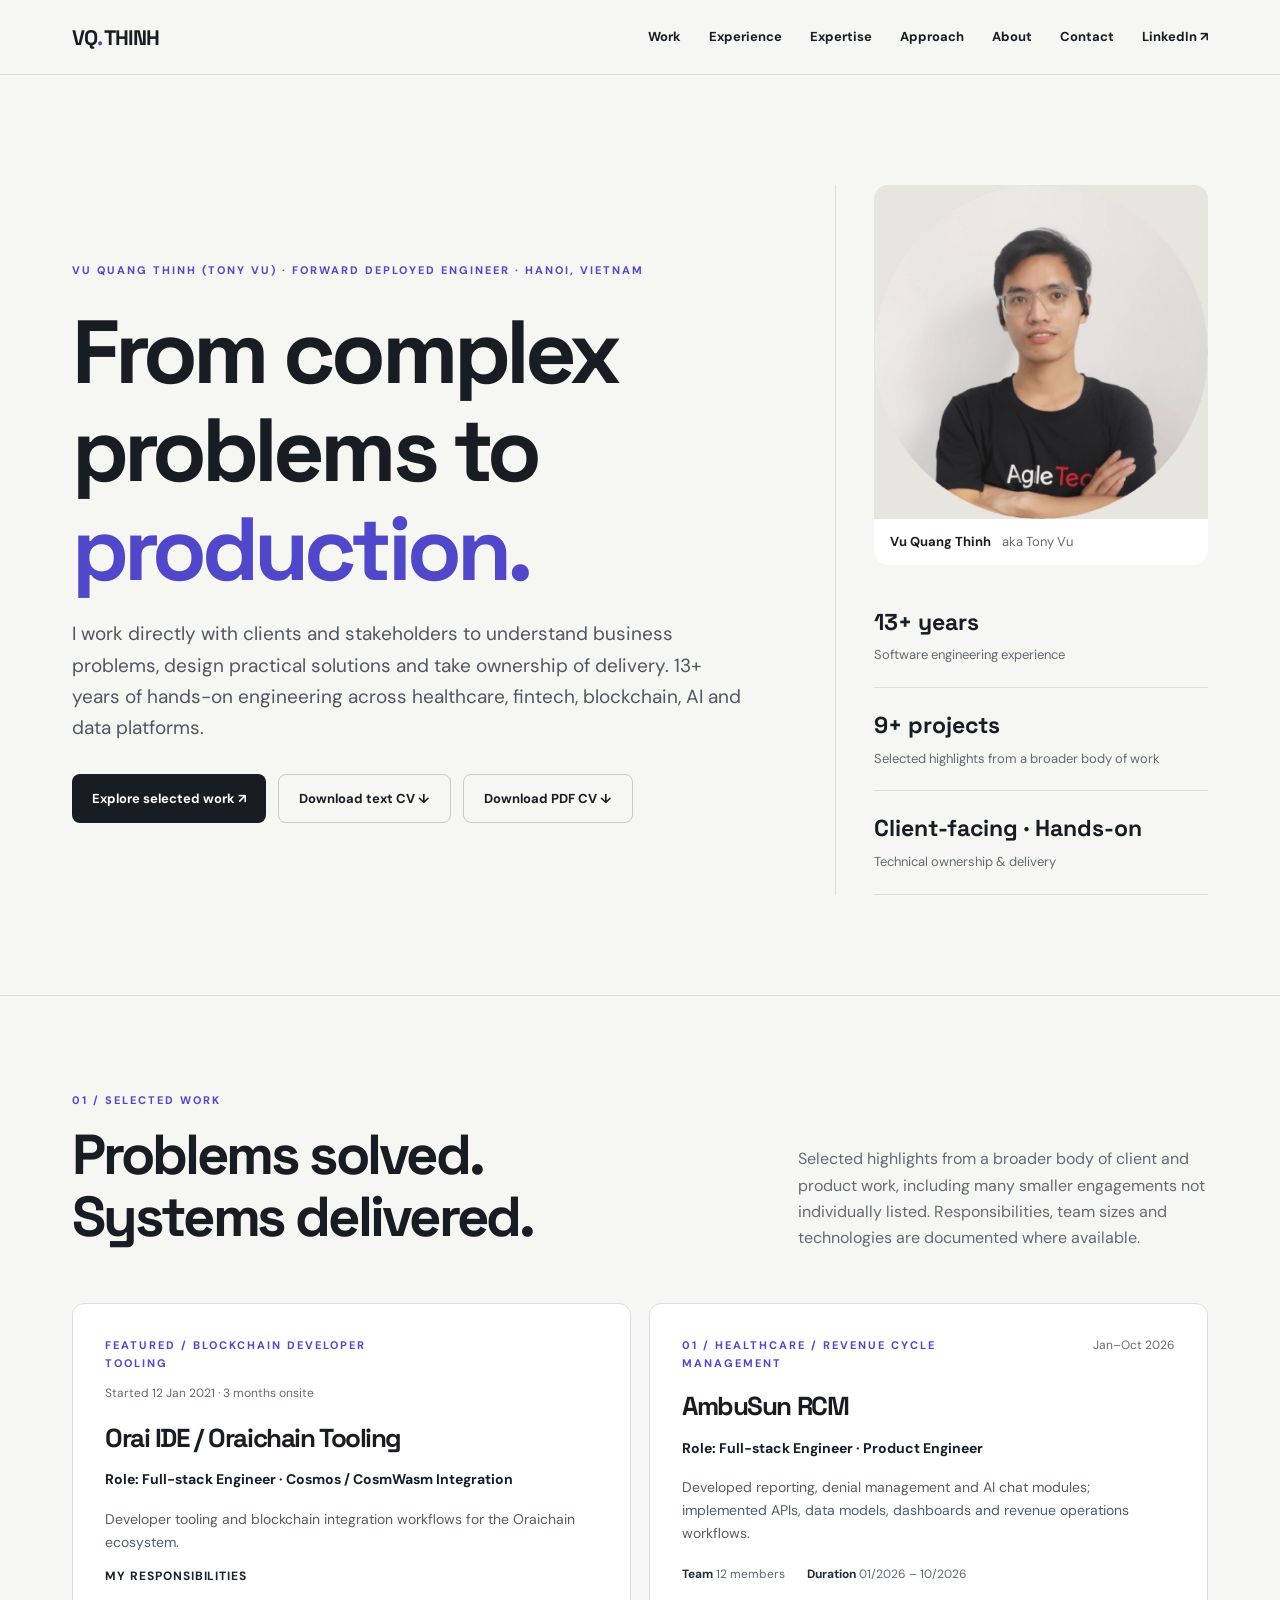
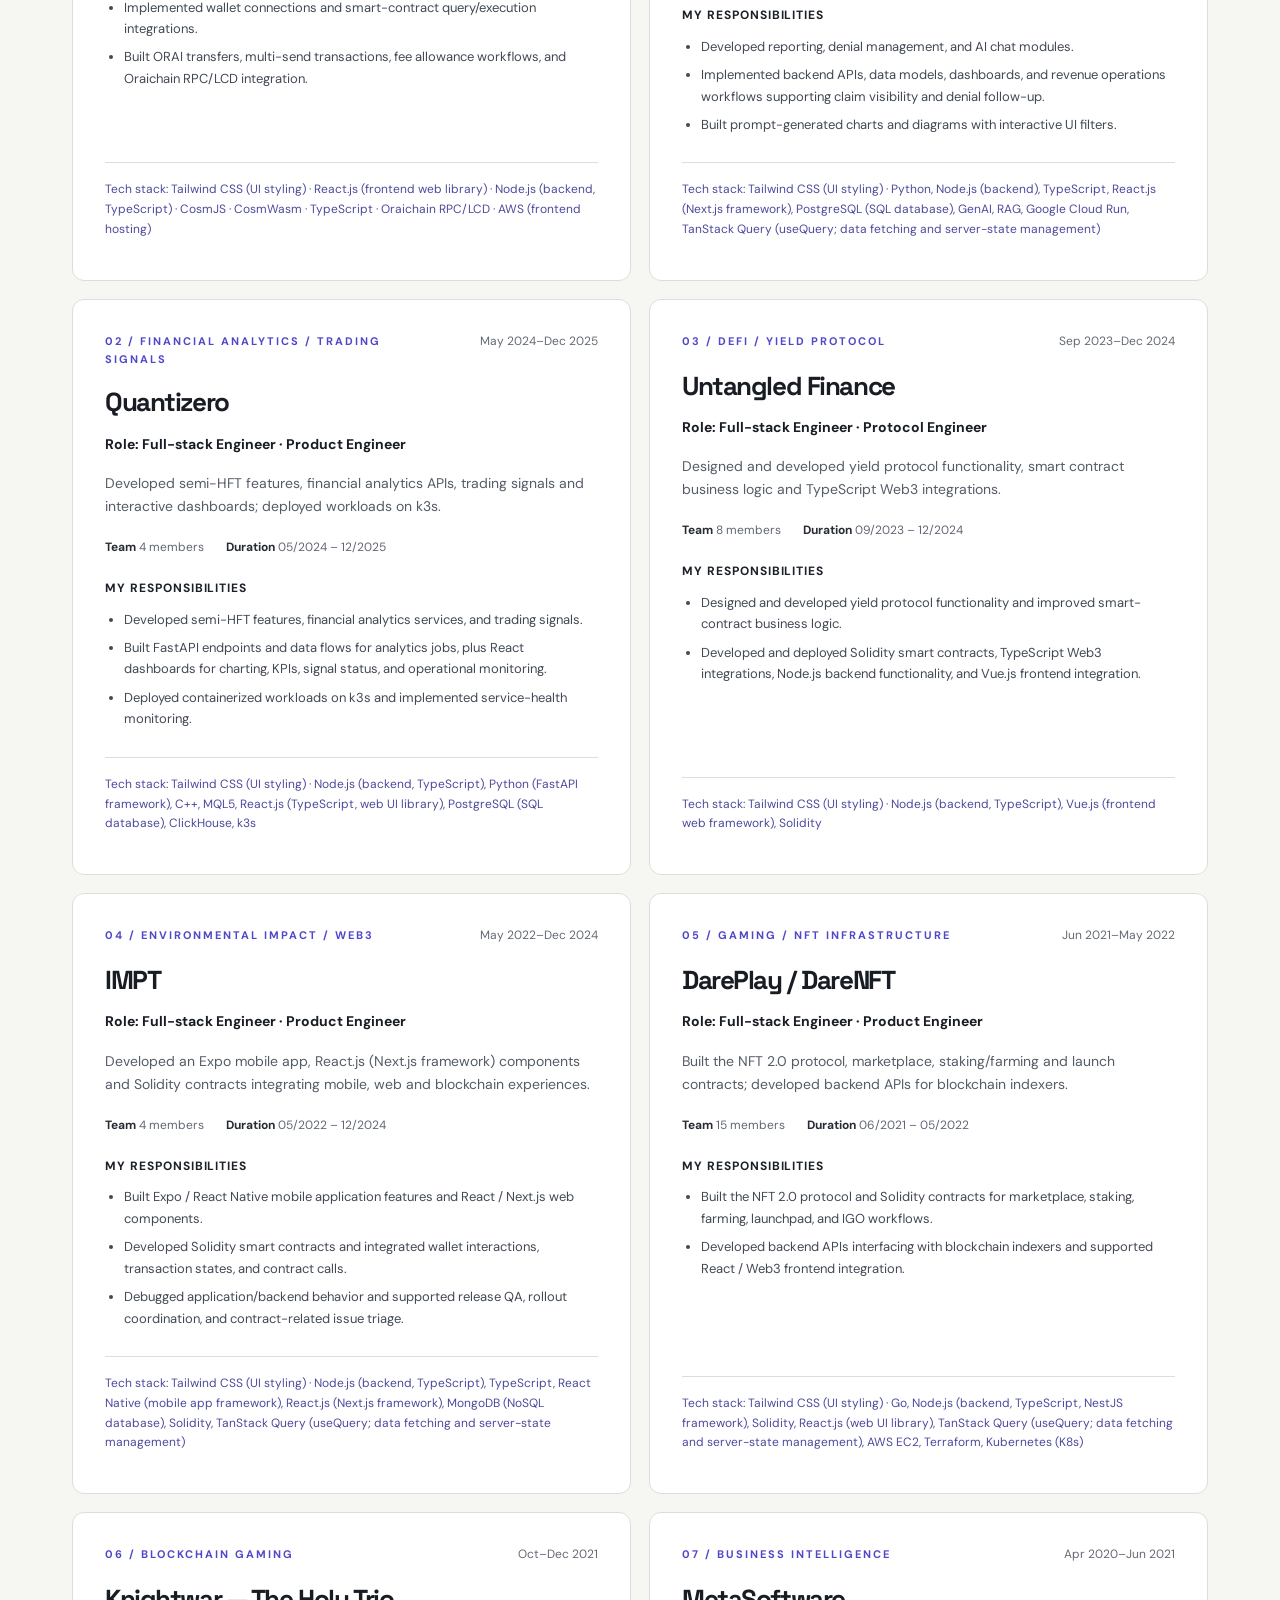
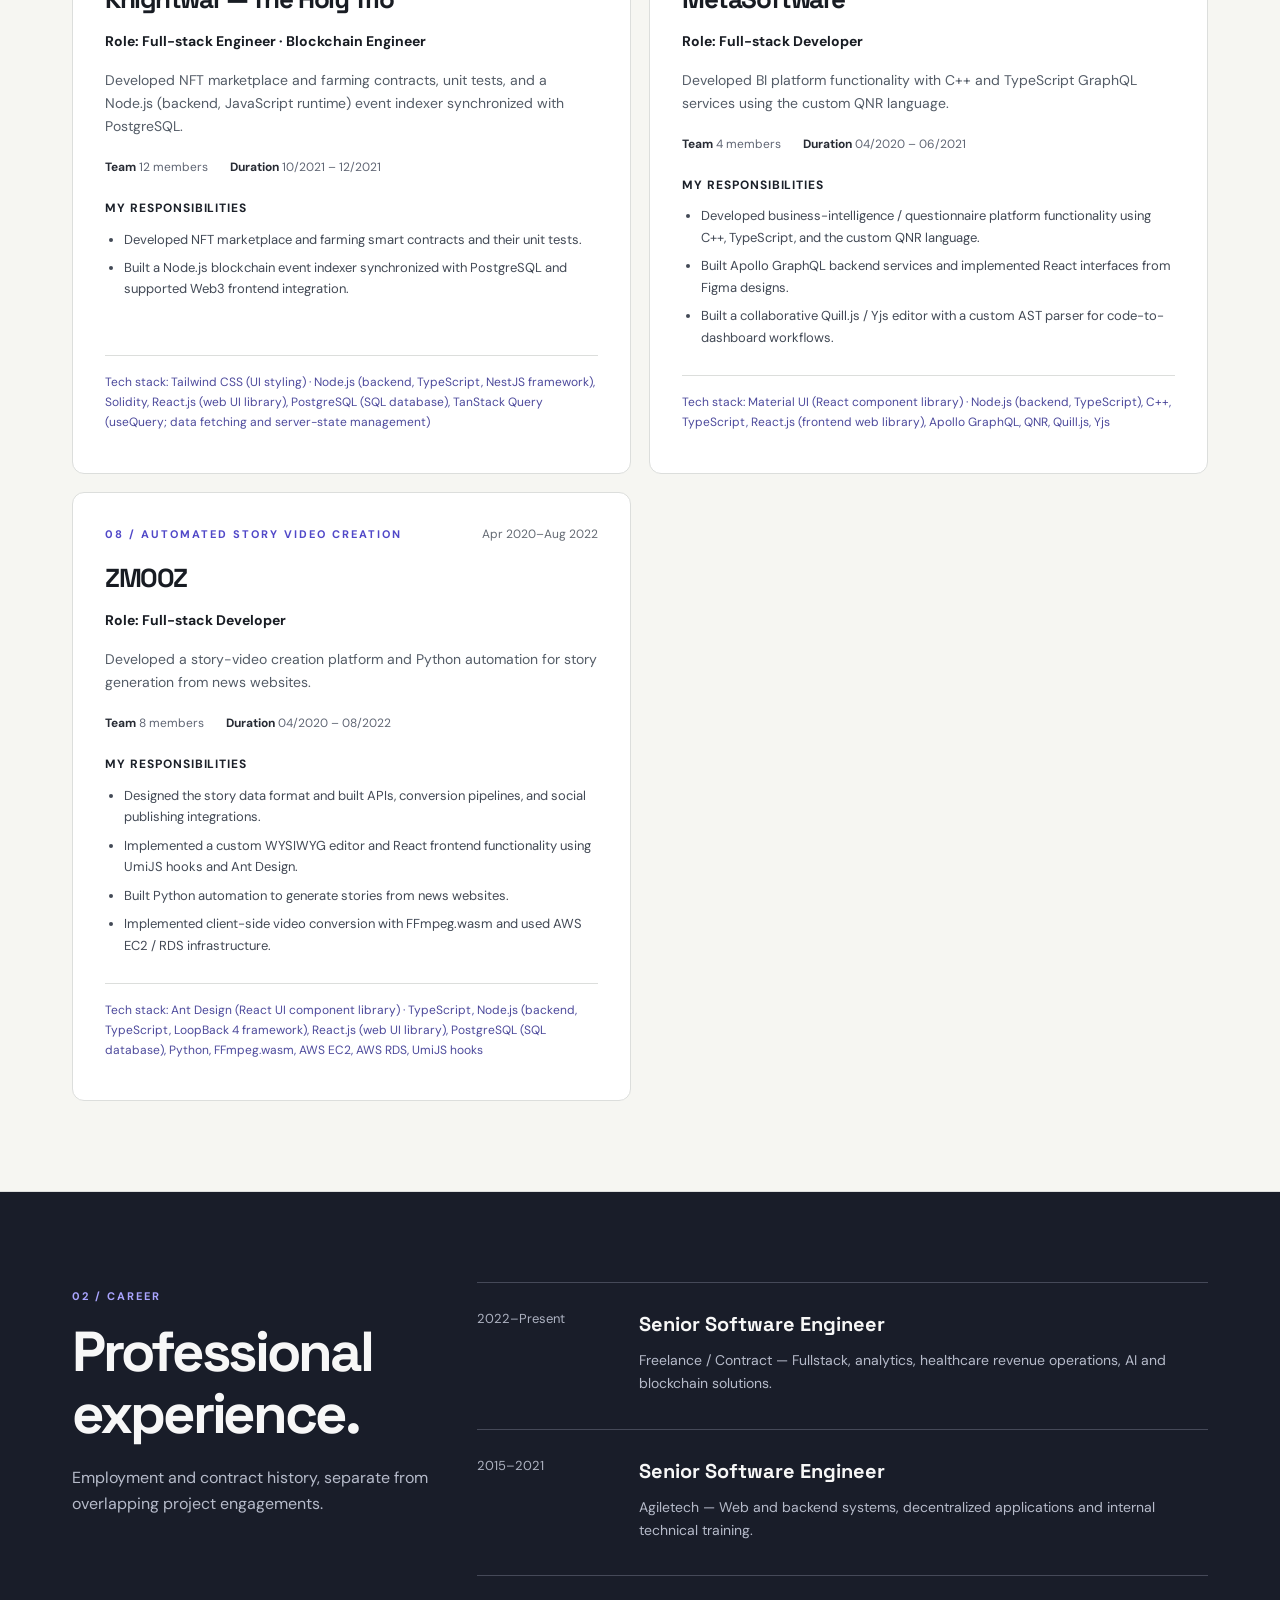
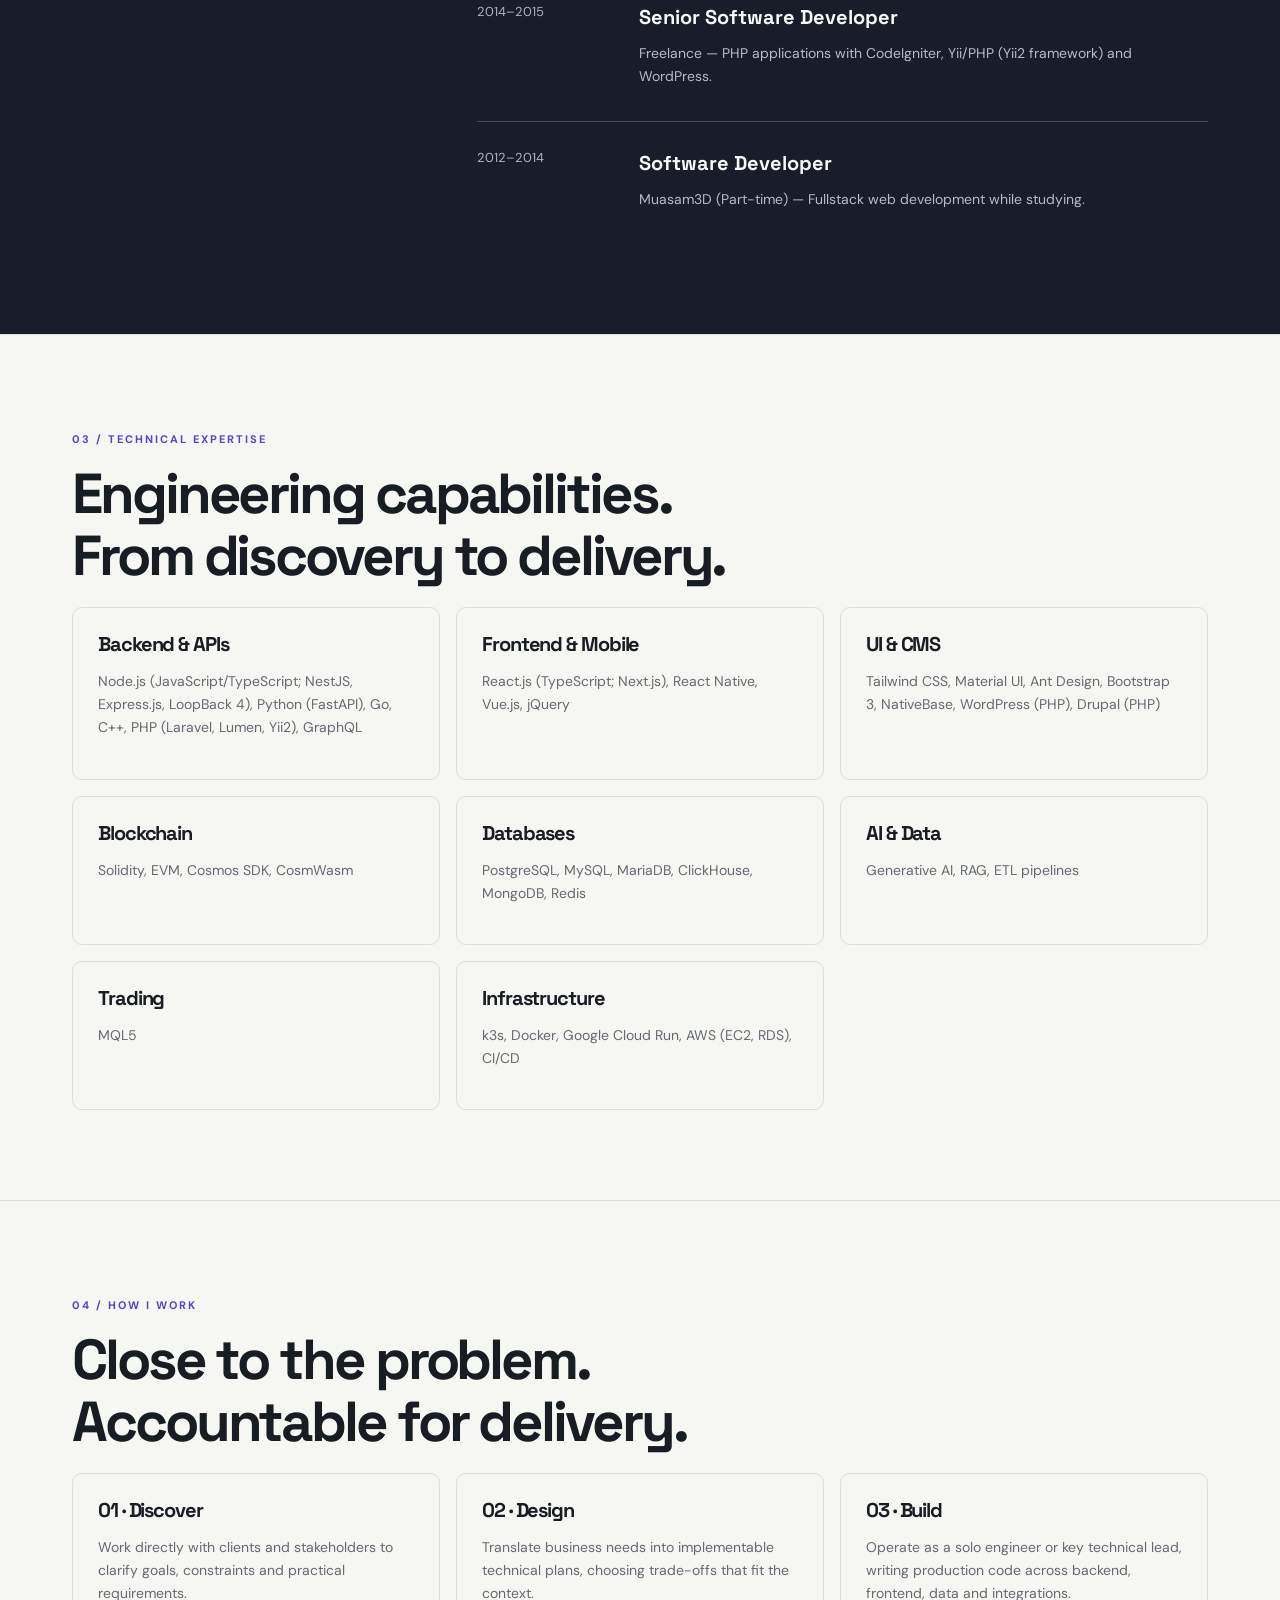
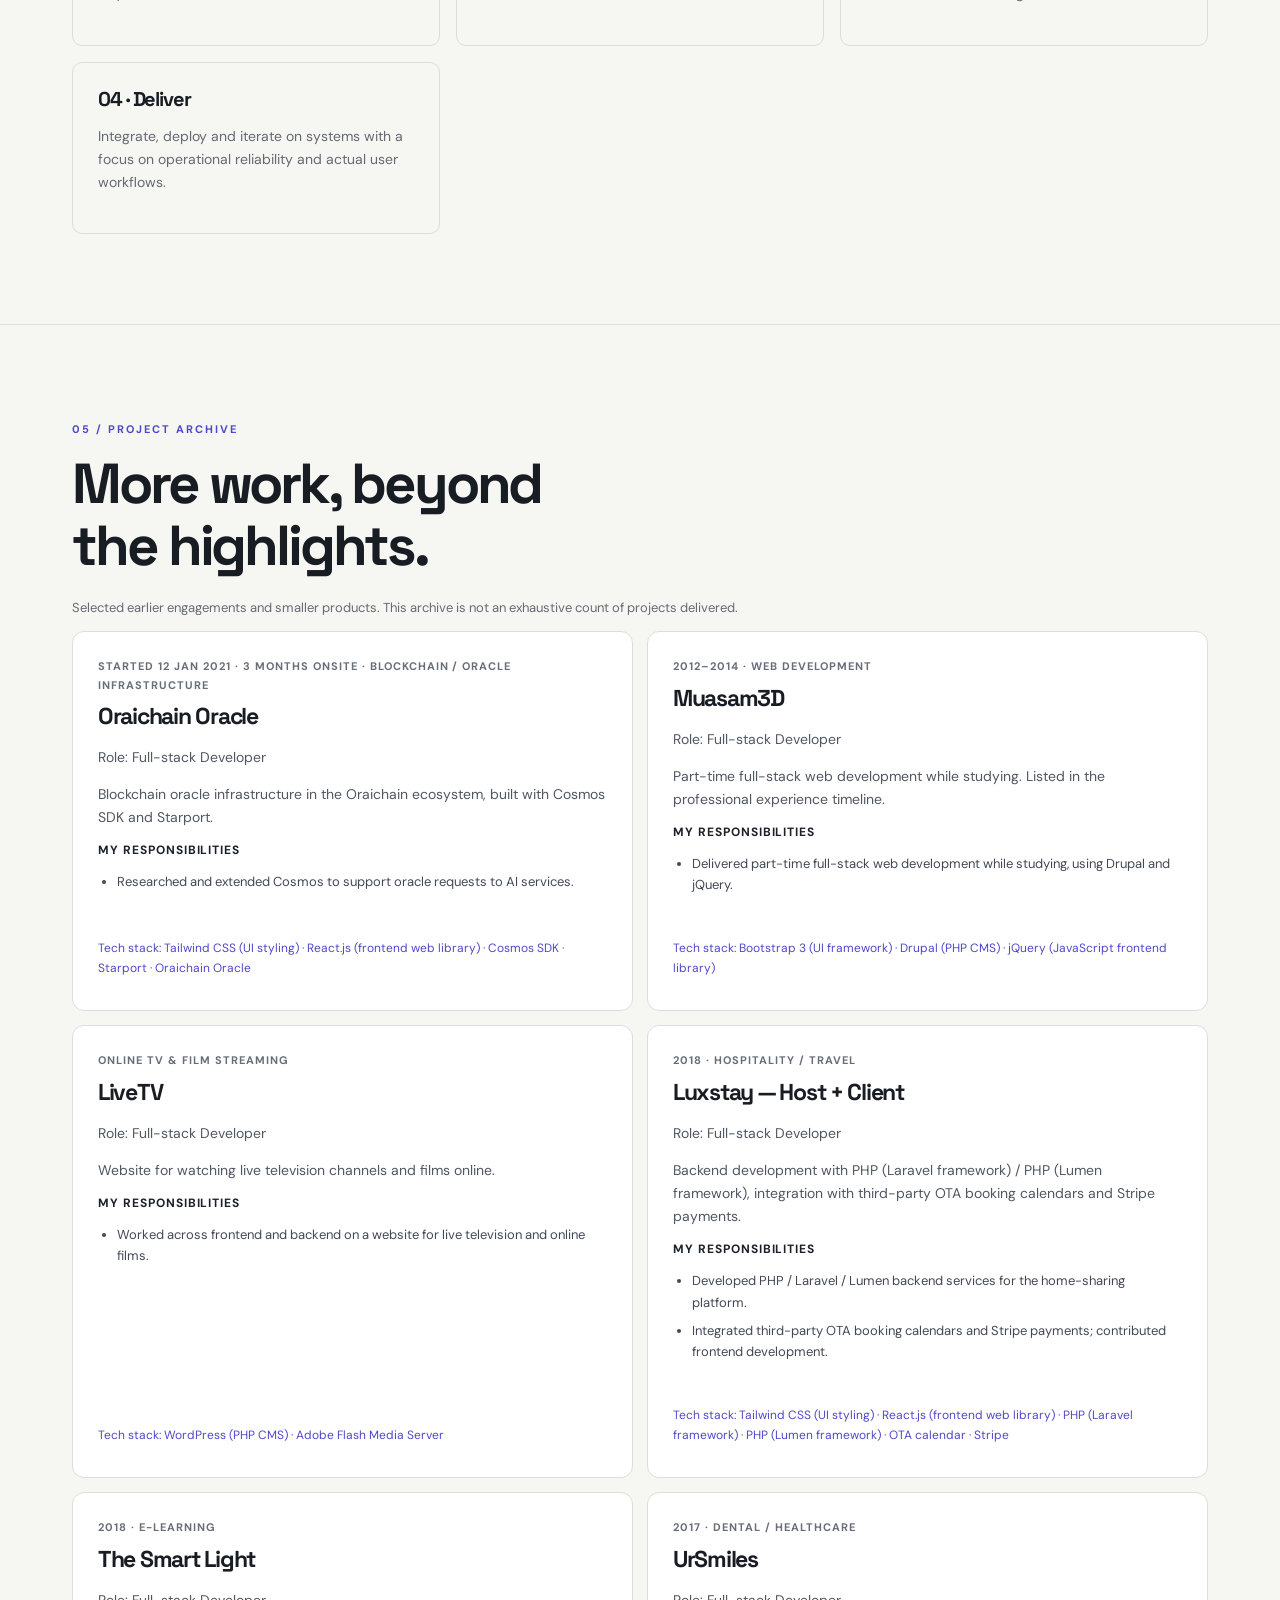
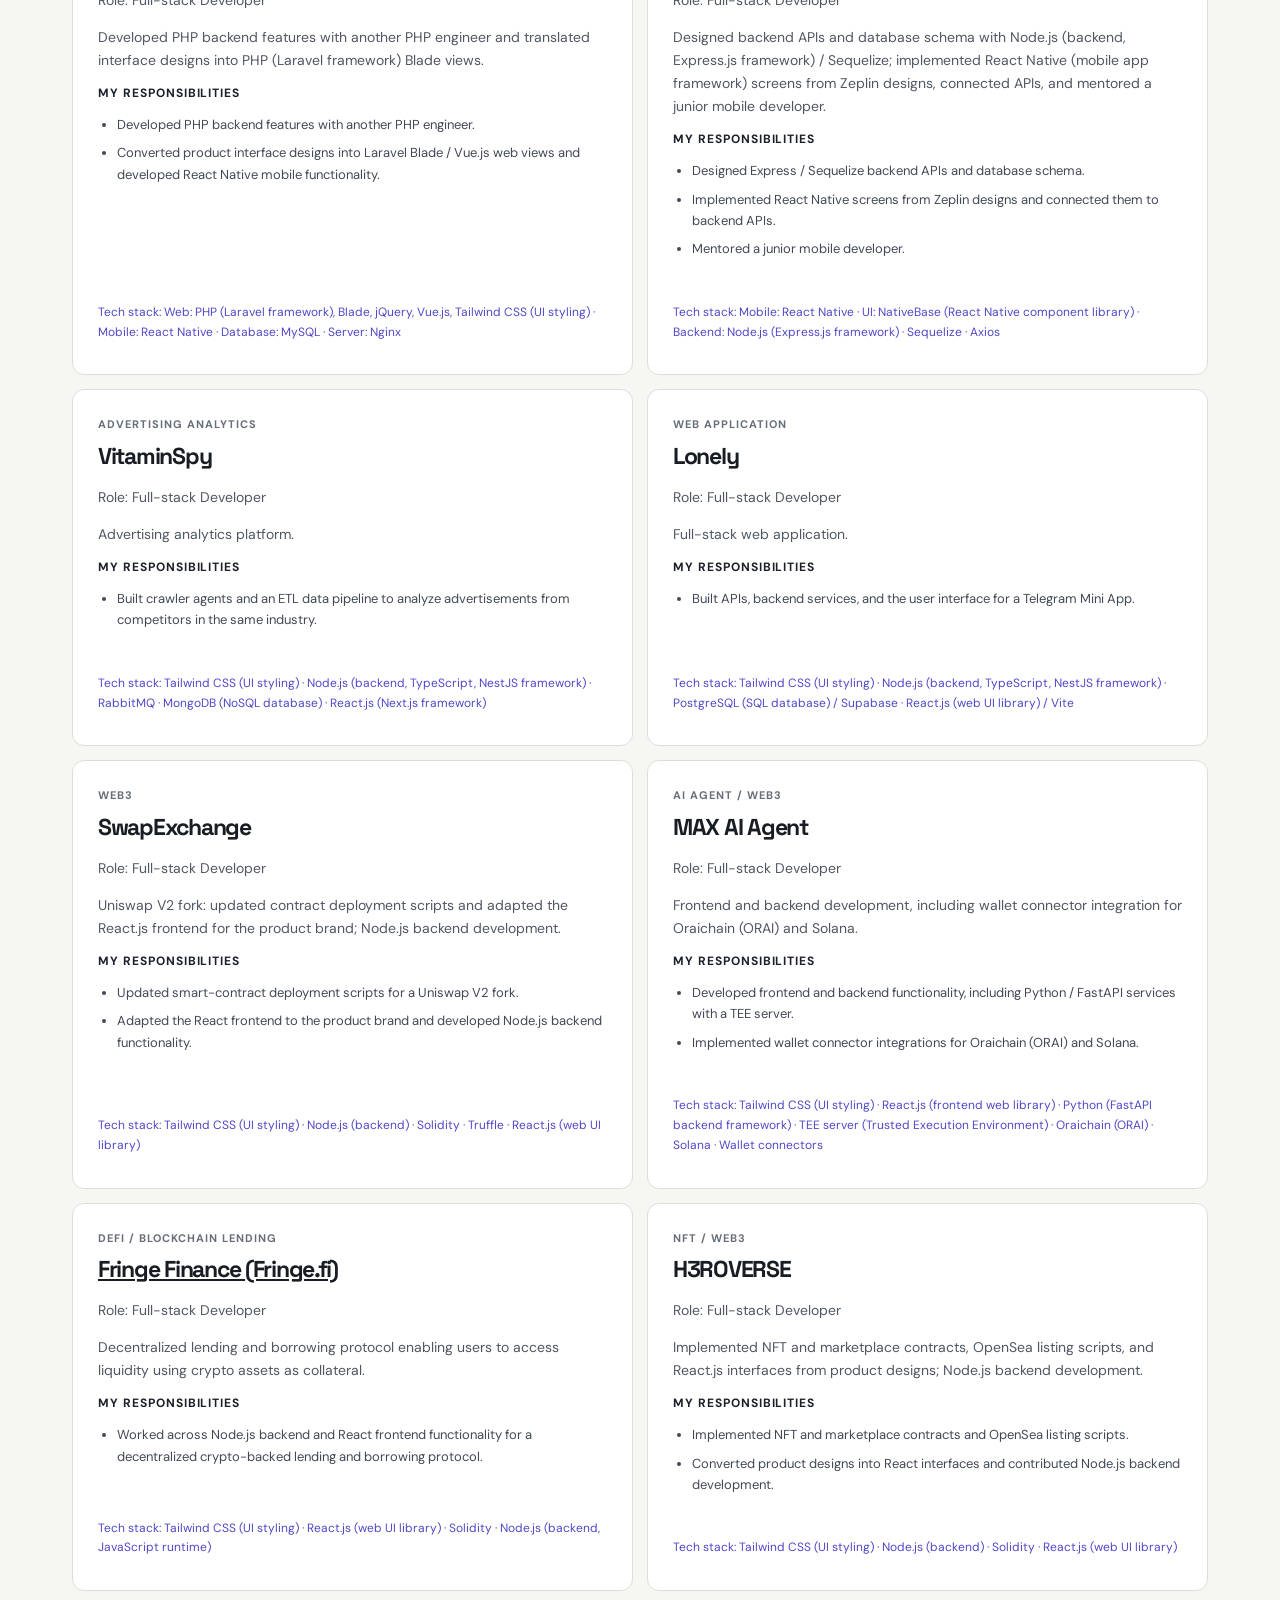
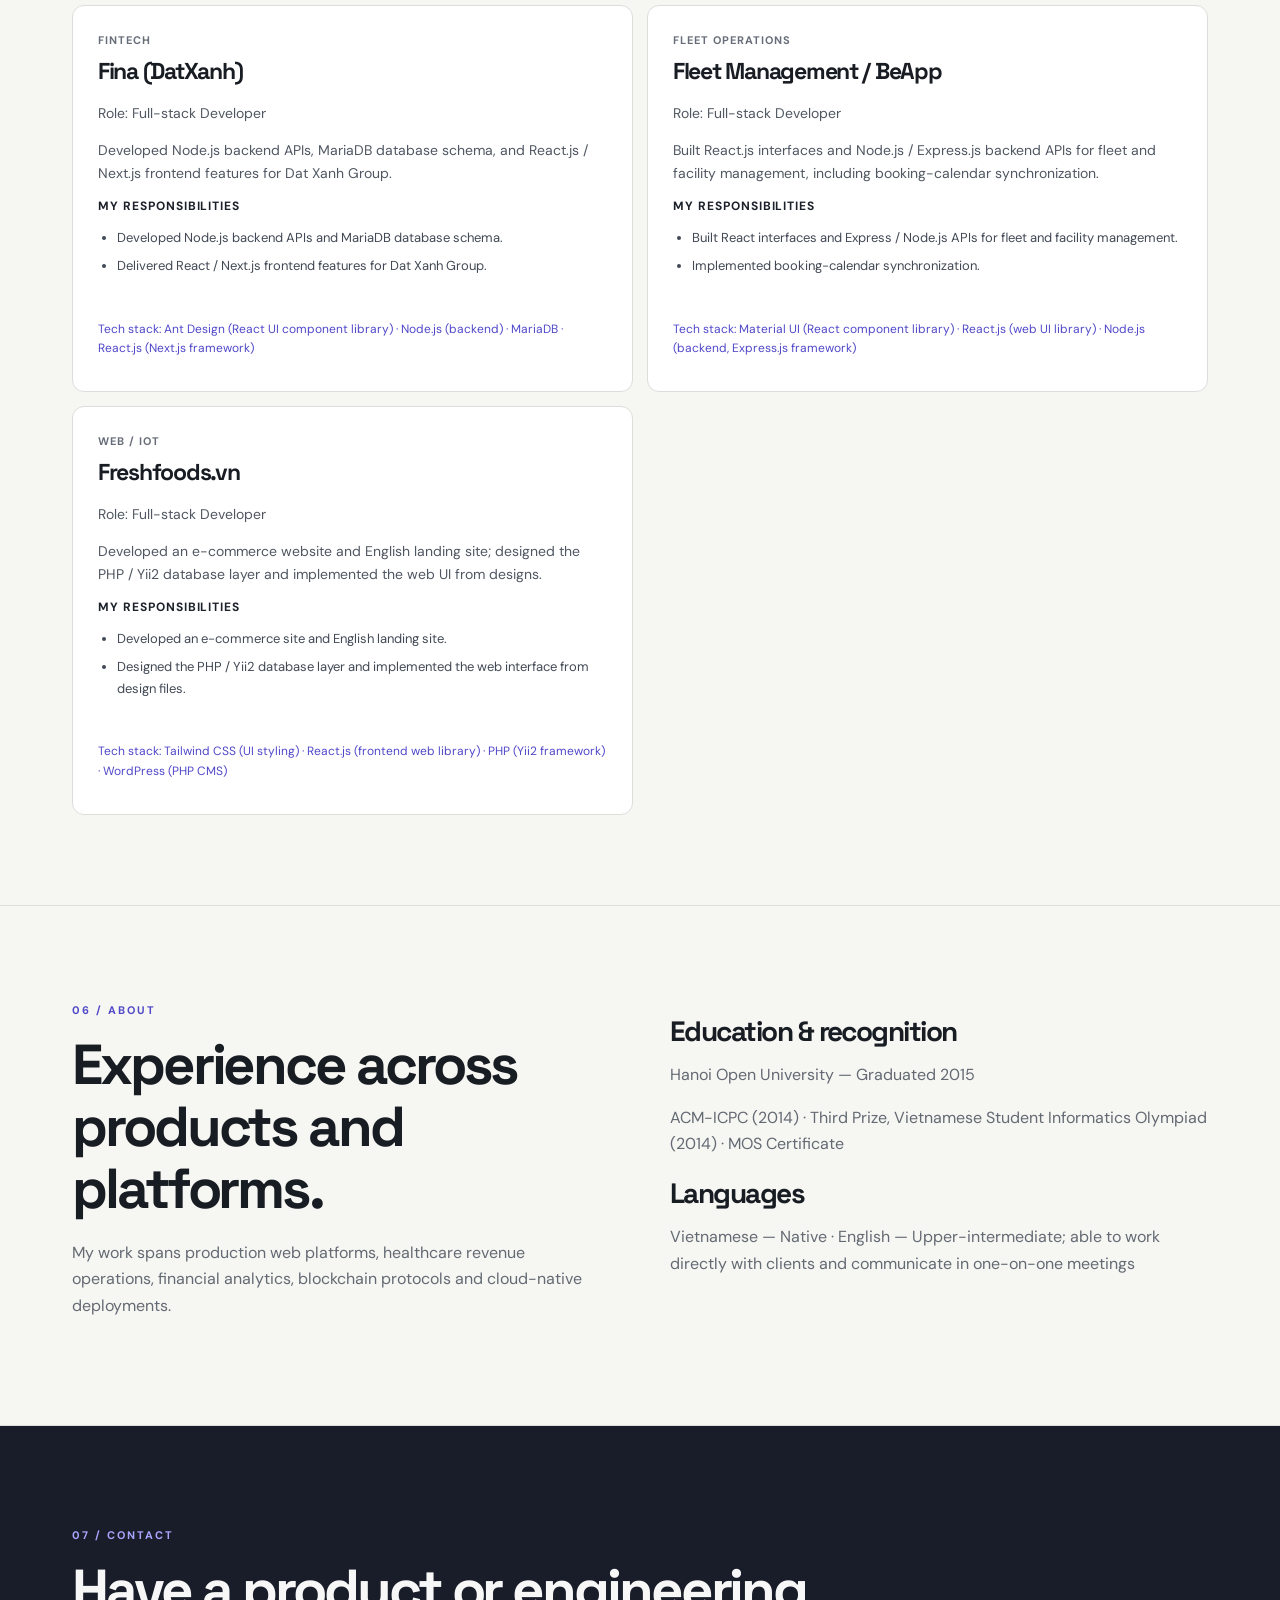
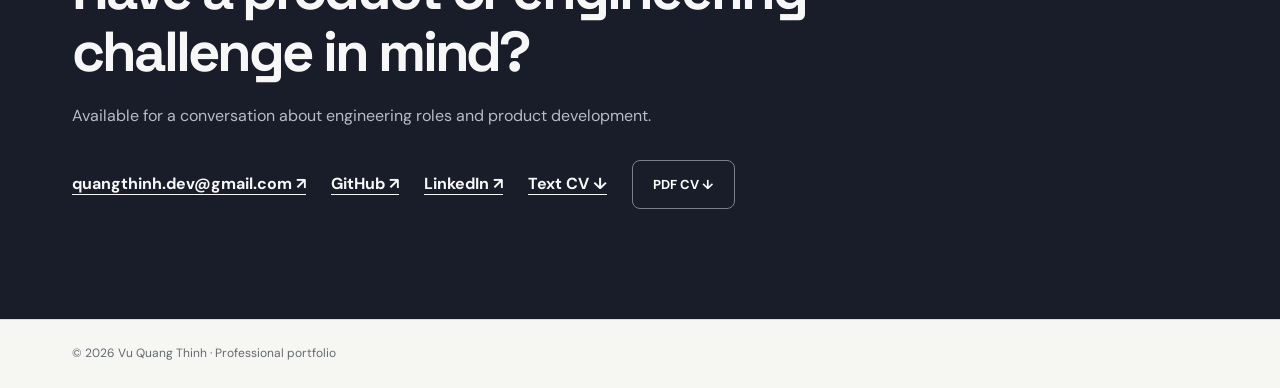
==== index.html @ 798f3762 "Clarify confirmed project frontend libraries and cloud infrastructure" ====
<!doctype html><html lang="en"><head><meta charset="utf-8"><meta name="viewport" content="width=device-width,initial-scale=1"><meta name="theme-color" content="#f6f6f2"><meta name="description" content="Vu Quang Thinh — Forward Deployed Engineer and Product Engineer. 13+ years bridging client needs and production engineering across AI, fintech, healthcare and blockchain."><link rel="canonical" href="https://vuquangthinh.github.io/"><link rel="icon" href="/favicon.ico"><meta property="og:type" content="website"><meta property="og:title" content="Vu Quang Thinh — Forward Deployed Engineer"><meta property="og:description" content="Client-facing engineering, solution architecture and production delivery."><title>Vu Quang Thinh — Forward Deployed Engineer</title><style>
@import url('https://fonts.googleapis.com/css2?family=DM+Sans:wght@400;500;600;700&family=Space+Grotesk:wght@400;500;600;700&display=swap');
:root{--bg:#f6f6f2;--ink:#181c23;--muted:#646a73;--line:#dcdedc;--accent:#5048c8;--dark:#191d29}*{box-sizing:border-box}html{scroll-behavior:smooth}body{margin:0;background:var(--bg);color:var(--ink);font-family:'DM Sans',sans-serif;line-height:1.65}a{color:inherit}a:focus-visible,button:focus-visible{outline:3px solid var(--accent);outline-offset:4px}.wrap{max-width:1200px;margin:auto;padding:0 32px}.nav{border-bottom:1px solid var(--line);background:rgba(246,246,242,.94);position:sticky;top:0;z-index:10;backdrop-filter:blur(14px)}.navin{height:74px;display:flex;align-items:center;justify-content:space-between;gap:20px}.brand{font:700 21px 'Space Grotesk',sans-serif;text-decoration:none;letter-spacing:-1px}.links{display:flex;gap:28px;align-items:center}.links a{text-decoration:none;font-size:13px;font-weight:700}.links a:hover,.textlink:hover{color:var(--accent)}.button{display:inline-flex;align-items:center;justify-content:center;padding:13px 20px;background:var(--ink);color:white;text-decoration:none;border-radius:8px;font-size:13px;font-weight:700;transition:transform .2s}.button:hover{transform:translateY(-2px)}.button.secondary{background:transparent;color:var(--ink);border:1px solid #c7c9cd}.hero{padding:110px 0 100px;display:grid;grid-template-columns:1.3fr .7fr;gap:70px;align-items:center}.eyebrow,.kicker,.index{font-size:11px;font-weight:700;text-transform:uppercase;letter-spacing:2px;color:var(--accent)}h1,h2,h3{font-family:'Space Grotesk',sans-serif;letter-spacing:-.055em;line-height:1.1}h1{font-size:clamp(54px,7vw,94px);margin:20px 0}h2{font-size:clamp(35px,4.4vw,57px);margin:12px 0 20px}h3{font-size:28px;margin:20px 0 8px}.lead{font-size:19px;color:#505762;max-width:670px}.actions{display:flex;gap:12px;flex-wrap:wrap;margin-top:30px}.hero-aside{border-left:1px solid var(--line);padding-left:38px}.hero-aside div{padding:19px 0;border-bottom:1px solid var(--line)}.hero-aside strong{display:block;font-size:23px;font-family:'Space Grotesk'}.hero-aside span{font-size:13px;color:var(--muted)}section{padding:90px 0;border-top:1px solid var(--line)}.sectionhead{display:flex;justify-content:space-between;align-items:end;gap:30px;margin-bottom:35px}.sectionhead p{max-width:410px;color:var(--muted)}.projects{display:grid;grid-template-columns:repeat(2,minmax(0,1fr));gap:18px}.project{padding:32px;background:#fff;border:1px solid var(--line);border-radius:12px;display:flex;flex-direction:column;min-height:300px;transition:border-color .2s,transform .2s}.project:hover{border-color:#9e9be5;transform:translateY(-3px)}.project-top{display:flex;justify-content:space-between;gap:12px;flex-wrap:wrap}.date{font-size:12px;color:var(--muted)}.project>p{font-size:14px;color:#545c67;margin:8px 0}.project .role{font-weight:700;color:var(--ink)}.project .stack{border-top:1px solid var(--line);padding-top:17px;margin-top:auto;font-size:12px;color:#4d4a9c}.dark{background:var(--dark);color:#f7f7f7}.dark .kicker{color:#aaa5ff}.dark .sectionhead p{color:#aeb4c2}.timeline{display:grid;grid-template-columns:1fr 2fr;gap:40px}.timeline-item{display:grid;grid-template-columns:140px 1fr;gap:22px;border-top:1px solid #454958;padding:25px 0}.timeline-item .period{color:#adb2c1;font-size:13px}.timeline-item strong{font-family:'Space Grotesk';font-size:20px}.timeline-item p{color:#b6bbca;font-size:14px;margin:8px 0}.expertise{display:grid;grid-template-columns:repeat(3,1fr);gap:16px}.expertise article{padding:25px;border:1px solid var(--line);border-radius:10px}.expertise h3{font-size:20px;margin:0 0 15px}.expertise p{font-size:14px;color:var(--muted)}.additional{columns:2;column-gap:50px}.additional p{margin:0;padding:12px 0;border-bottom:1px solid var(--line);break-inside:avoid;font-size:14px}.aboutgrid{display:grid;grid-template-columns:1fr 1fr;gap:60px}.aboutgrid p{color:var(--muted)}.contact{padding:95px 0 110px}.contact h2{max-width:800px}.contactlinks{display:flex;gap:25px;flex-wrap:wrap;margin-top:30px}.contactlinks a{font-weight:700;text-underline-offset:5px}.footer{padding:24px 0;border-top:1px solid var(--line);font-size:12px;color:var(--muted)}@media(max-width:850px){.hero{grid-template-columns:1fr;gap:35px;padding:75px 0}.hero-aside{display:grid;grid-template-columns:repeat(3,1fr);gap:16px;border-left:0;padding-left:0}.hero-aside div{border-top:1px solid var(--line)}.links{gap:13px}.timeline{grid-template-columns:1fr}.expertise{grid-template-columns:repeat(2,1fr)}}@media(max-width:600px){.wrap{padding:0 20px}.navin{height:auto;min-height:70px;flex-wrap:wrap;padding-top:14px;padding-bottom:14px}.links{width:100%;justify-content:space-between}.links a{font-size:12px}.links a:last-child{display:none}.hero{padding:60px 0}.hero-aside{grid-template-columns:1fr}.hero-aside div{padding:10px 0}.projects,.expertise,.aboutgrid{grid-template-columns:1fr}.additional{columns:1}.timeline-item{grid-template-columns:1fr;gap:5px}.sectionhead{display:block}section{padding:65px 0}.project{min-height:0}}@media(prefers-reduced-motion:reduce){html{scroll-behavior:auto}*,*:before,*:after{transition:none!important;animation:none!important}}
.cv-meta{display:flex;flex-wrap:wrap;gap:8px 22px;font-size:12px;color:#606674;margin:12px 0 16px}.cv-meta b{color:#272b34}.contributions{font-size:13px;line-height:1.65;color:#424955;margin:5px 0 20px}.contributions strong{display:block;color:#1b2029;font-size:12px;text-transform:uppercase;letter-spacing:.08em}.contributions ul{margin:10px 0 0;padding-left:19px}.contributions li{margin:0 0 7px}.project{min-height:0}.project h3{font-size:26px}.cv-note{font-size:13px;color:#656b75;max-width:700px}.project .stack{margin-top:auto}.cv-details{padding:28px;background:#fff;border:1px solid var(--line);border-radius:12px}.cv-details h3{margin:0 0 14px;font-size:22px}.cv-details p{margin:9px 0;color:#565d69}.project-top .index{max-width:65%}@media(min-width:900px){.projects .project:first-child,.projects .project:nth-child(2){grid-column:span 1}}.button{border:0;cursor:pointer;font-family:inherit}.button.secondary{border:1px solid #c7c9cd}.contact .button.secondary{color:#fff;border-color:#7b8090}.contactlinks{align-items:center}@media(max-width:600px){.links{flex-wrap:wrap;justify-content:flex-start;gap:12px 18px}.links a:last-child{display:inline}} .hero-portrait{margin:0 0 20px;position:relative;overflow:hidden;border-radius:14px;background:#e6e5e0}.hero-portrait img{width:100%;height:auto;aspect-ratio:1/1;object-fit:cover;object-position:center 30%;display:block}.hero-portrait figcaption{padding:12px 16px;font-size:13px;font-weight:700;background:#fff}.hero-portrait figcaption span{color:var(--muted);font-weight:400;margin-left:8px}@media(max-width:850px){.hero-portrait{grid-column:1/-1;max-width:360px}}.archive-grid{display:grid;grid-template-columns:repeat(2,minmax(0,1fr));gap:14px}.archive-card{background:#fff;border:1px solid var(--line);border-radius:12px;padding:25px;display:flex;flex-direction:column}.archive-card h3{font-size:23px;margin:10px 0}.archive-card>p{font-size:14px;color:#505762;margin:7px 0}.archive-card .stack{margin-top:auto;padding-top:16px;font-size:12px;color:#5048c8}.archive-meta{font-size:11px;letter-spacing:.09em;text-transform:uppercase;color:#686e79;font-weight:700}@media(max-width:650px){.archive-grid{grid-template-columns:1fr}}</style></head><body>
<header class="nav"><div class="wrap navin"><a class="brand" href="#top">VQ<span style="color:var(--accent)">.</span> THINH</a><nav class="links" aria-label="Primary"><a href="#work">Work</a><a href="#experience">Experience</a><a href="#expertise">Expertise</a><a href="#approach">Approach</a><a href="#about">About</a><a href="#contact">Contact</a><a href="https://www.linkedin.com/in/vuquangthinh" target="_blank" rel="noopener noreferrer" aria-label="LinkedIn profile">LinkedIn ↗</a></nav></div></header>
<main id="top"><div class="wrap"><div class="hero"><div><span class="eyebrow">Vu Quang Thinh (Tony Vu) · Forward Deployed Engineer · Hanoi, Vietnam</span><h1>From complex<br>problems to<br><span style="color:var(--accent)">production.</span></h1><p class="lead">I work directly with clients and stakeholders to understand business problems, design practical solutions and take ownership of delivery. 13+ years of hands-on engineering across healthcare, fintech, blockchain, AI and data platforms.</p><div class="actions"><a class="button" href="#work">Explore selected work ↗</a><a class="button secondary" href="/resume.txt" download="Vu_Quang_Thinh_Resume.txt">Download text CV ↓</a><a class="button secondary" href="/assets/Tony_CV.pdf" download="Vu_Quang_Thinh_CV.pdf">Download PDF CV ↓</a></div></div><aside class="hero-aside" aria-label="Profile highlights"><figure class="hero-portrait"><img src="/assets/images/resume-profile.png" alt="Portrait of Vu Quang Thinh (Tony Vu)" width="480" height="480" loading="eager" decoding="async" onerror="this.closest('figure').style.display='none'"><figcaption>Vu Quang Thinh <span>aka Tony Vu</span></figcaption></figure><div><strong>13+ years</strong><span>Software engineering experience</span></div><div><strong>9+ projects</strong><span>Selected highlights from a broader body of work</span></div><div><strong>Client-facing · Hands-on</strong><span>Technical ownership & delivery</span></div></aside></div></div>
<section id="work"><div class="wrap"><div class="sectionhead"><div><span class="kicker">01 / Selected work</span><h2>Problems solved.<br>Systems delivered.</h2></div><p>Selected highlights from a broader body of client and product work, including many smaller engagements not individually listed. Responsibilities, team sizes and technologies are documented where available.</p></div><div class="projects"><article class="project" id="project-orai-ide"><div class="project-top"><span class="index">Featured / Blockchain Developer Tooling</span><span class="date">Started 12 Jan 2021 · 3 months onsite</span></div><h3>Orai IDE / Oraichain Tooling</h3><p class="role">Role: Full-stack Engineer · Cosmos / CosmWasm Integration</p><p>Developer tooling and blockchain integration workflows for the Oraichain ecosystem.</p><div class="contributions"><strong>My responsibilities</strong><ul><li>Implemented wallet connections and smart-contract query/execution integrations.</li><li>Built ORAI transfers, multi-send transactions, fee allowance workflows, and Oraichain RPC/LCD integration.</li></ul></div><p class="stack">Tech stack: Tailwind CSS (UI styling) · React.js (frontend web library) · Node.js (backend, TypeScript) · CosmJS · CosmWasm · TypeScript · Oraichain RPC/LCD · AWS (frontend hosting)</p></article><article class="project" id="project-1"><div class="project-top"><span class="index">01 / Healthcare / Revenue Cycle Management</span><span class="date">Jan–Oct 2026</span></div><h3>AmbuSun RCM</h3><p class="role">Role: Full-stack Engineer · Product Engineer</p><p>Developed reporting, denial management and AI chat modules; implemented APIs, data models, dashboards and revenue operations workflows.</p><div class="cv-meta"><span><b>Team</b> 12 members</span><span><b>Duration</b> 01/2026 – 10/2026</span></div><div class="contributions"><strong>My responsibilities</strong><ul><li>Developed reporting, denial management, and AI chat modules.</li><li>Implemented backend APIs, data models, dashboards, and revenue operations workflows supporting claim visibility and denial follow-up.</li><li>Built prompt-generated charts and diagrams with interactive UI filters.</li></ul></div><p class="stack">Tech stack: Tailwind CSS (UI styling) · Python, Node.js (backend), TypeScript, React.js (Next.js framework), PostgreSQL (SQL database), GenAI, RAG, Google Cloud Run, TanStack Query (useQuery; data fetching and server-state management)</p></article><article class="project" id="project-2"><div class="project-top"><span class="index">02 / Financial Analytics / Trading Signals</span><span class="date">May 2024–Dec 2025</span></div><h3>Quantizero</h3><p class="role">Role: Full-stack Engineer · Product Engineer</p><p>Developed semi-HFT features, financial analytics APIs, trading signals and interactive dashboards; deployed workloads on k3s.</p><div class="cv-meta"><span><b>Team</b> 4 members</span><span><b>Duration</b> 05/2024 – 12/2025</span></div><div class="contributions"><strong>My responsibilities</strong><ul><li>Developed semi-HFT features, financial analytics services, and trading signals.</li><li>Built FastAPI endpoints and data flows for analytics jobs, plus React dashboards for charting, KPIs, signal status, and operational monitoring.</li><li>Deployed containerized workloads on k3s and implemented service-health monitoring.</li></ul></div><p class="stack">Tech stack: Tailwind CSS (UI styling) · Node.js (backend, TypeScript), Python (FastAPI framework), C++, MQL5, React.js (TypeScript, web UI library), PostgreSQL (SQL database), ClickHouse, k3s</p></article><article class="project" id="project-3"><div class="project-top"><span class="index">03 / DeFi / Yield Protocol</span><span class="date">Sep 2023–Dec 2024</span></div><h3>Untangled Finance</h3><p class="role">Role: Full-stack Engineer · Protocol Engineer</p><p>Designed and developed yield protocol functionality, smart contract business logic and TypeScript Web3 integrations.</p><div class="cv-meta"><span><b>Team</b> 8 members</span><span><b>Duration</b> 09/2023 – 12/2024</span></div><div class="contributions"><strong>My responsibilities</strong><ul><li>Designed and developed yield protocol functionality and improved smart-contract business logic.</li><li>Developed and deployed Solidity smart contracts, TypeScript Web3 integrations, Node.js backend functionality, and Vue.js frontend integration.</li></ul></div><p class="stack">Tech stack: Tailwind CSS (UI styling) · Node.js (backend, TypeScript), Vue.js (frontend web framework), Solidity</p></article><article class="project" id="project-4"><div class="project-top"><span class="index">04 / Environmental Impact / Web3</span><span class="date">May 2022–Dec 2024</span></div><h3>IMPT</h3><p class="role">Role: Full-stack Engineer · Product Engineer</p><p>Developed an Expo mobile app, React.js (Next.js framework) components and Solidity contracts integrating mobile, web and blockchain experiences.</p><div class="cv-meta"><span><b>Team</b> 4 members</span><span><b>Duration</b> 05/2022 – 12/2024</span></div><div class="contributions"><strong>My responsibilities</strong><ul><li>Built Expo / React Native mobile application features and React / Next.js web components.</li><li>Developed Solidity smart contracts and integrated wallet interactions, transaction states, and contract calls.</li><li>Debugged application/backend behavior and supported release QA, rollout coordination, and contract-related issue triage.</li></ul></div><p class="stack">Tech stack: Tailwind CSS (UI styling) · Node.js (backend, TypeScript), TypeScript, React Native (mobile app framework), React.js (Next.js framework), MongoDB (NoSQL database), Solidity, TanStack Query (useQuery; data fetching and server-state management)</p></article><article class="project" id="project-5"><div class="project-top"><span class="index">05 / Gaming / NFT Infrastructure</span><span class="date">Jun 2021–May 2022</span></div><h3>DarePlay / DareNFT</h3><p class="role">Role: Full-stack Engineer · Product Engineer</p><p>Built the NFT 2.0 protocol, marketplace, staking/farming and launch contracts; developed backend APIs for blockchain indexers.</p><div class="cv-meta"><span><b>Team</b> 15 members</span><span><b>Duration</b> 06/2021 – 05/2022</span></div><div class="contributions"><strong>My responsibilities</strong><ul><li>Built the NFT 2.0 protocol and Solidity contracts for marketplace, staking, farming, launchpad, and IGO workflows.</li><li>Developed backend APIs interfacing with blockchain indexers and supported React / Web3 frontend integration.</li></ul></div><p class="stack">Tech stack: Tailwind CSS (UI styling) · Go, Node.js (backend, TypeScript, NestJS framework), Solidity, React.js (web UI library), TanStack Query (useQuery; data fetching and server-state management), AWS EC2, Terraform, Kubernetes (K8s)</p></article><article class="project" id="project-6"><div class="project-top"><span class="index">06 / Blockchain Gaming</span><span class="date">Oct–Dec 2021</span></div><h3>Knightwar — The Holy Trio</h3><p class="role">Role: Full-stack Engineer · Blockchain Engineer</p><p>Developed NFT marketplace and farming contracts, unit tests, and a Node.js (backend, JavaScript runtime) event indexer synchronized with PostgreSQL.</p><div class="cv-meta"><span><b>Team</b> 12 members</span><span><b>Duration</b> 10/2021 – 12/2021</span></div><div class="contributions"><strong>My responsibilities</strong><ul><li>Developed NFT marketplace and farming smart contracts and their unit tests.</li><li>Built a Node.js blockchain event indexer synchronized with PostgreSQL and supported Web3 frontend integration.</li></ul></div><p class="stack">Tech stack: Tailwind CSS (UI styling) · Node.js (backend, TypeScript, NestJS framework), Solidity, React.js (web UI library), PostgreSQL (SQL database), TanStack Query (useQuery; data fetching and server-state management)</p></article><article class="project" id="project-7"><div class="project-top"><span class="index">07 / Business Intelligence</span><span class="date">Apr 2020–Jun 2021</span></div><h3>MetaSoftware</h3><p class="role">Role: Full-stack Developer</p><p>Developed BI platform functionality with C++ and TypeScript GraphQL services using the custom QNR language.</p><div class="cv-meta"><span><b>Team</b> 4 members</span><span><b>Duration</b> 04/2020 – 06/2021</span></div><div class="contributions"><strong>My responsibilities</strong><ul><li>Developed business-intelligence / questionnaire platform functionality using C++, TypeScript, and the custom QNR language.</li><li>Built Apollo GraphQL backend services and implemented React interfaces from Figma designs.</li><li>Built a collaborative Quill.js / Yjs editor with a custom AST parser for code-to-dashboard workflows.</li></ul></div><p class="stack">Tech stack: Material UI (React component library) · Node.js (backend, TypeScript), C++, TypeScript, React.js (frontend web library), Apollo GraphQL, QNR, Quill.js, Yjs</p></article><article class="project" id="project-8"><div class="project-top"><span class="index">08 / Automated Story Video Creation</span><span class="date">Apr 2020–Aug 2022</span></div><h3>ZMOOZ</h3><p class="role">Role: Full-stack Developer</p><p>Developed a story-video creation platform and Python automation for story generation from news websites.</p><div class="cv-meta"><span><b>Team</b> 8 members</span><span><b>Duration</b> 04/2020 – 08/2022</span></div><div class="contributions"><strong>My responsibilities</strong><ul><li>Designed the story data format and built APIs, conversion pipelines, and social publishing integrations.</li><li>Implemented a custom WYSIWYG editor and React frontend functionality using UmiJS hooks and Ant Design.</li><li>Built Python automation to generate stories from news websites.</li><li>Implemented client-side video conversion with FFmpeg.wasm and used AWS EC2 / RDS infrastructure.</li></ul></div><p class="stack">Tech stack: Ant Design (React UI component library) · TypeScript, Node.js (backend, TypeScript, LoopBack 4 framework), React.js (web UI library), PostgreSQL (SQL database), Python, FFmpeg.wasm, AWS EC2, AWS RDS, UmiJS hooks</p></article></div></div></section>
<section class="dark" id="experience"><div class="wrap timeline"><div><span class="kicker">02 / Career</span><h2>Professional experience.</h2><p style="color:#b6bbca">Employment and contract history, separate from overlapping project engagements.</p></div><div><div class="timeline-item"><span class="period">2022–Present</span><div><strong>Senior Software Engineer</strong><p>Freelance / Contract — Fullstack, analytics, healthcare revenue operations, AI and blockchain solutions.</p></div></div><div class="timeline-item"><span class="period">2015–2021</span><div><strong>Senior Software Engineer</strong><p>Agiletech — Web and backend systems, decentralized applications and internal technical training.</p></div></div><div class="timeline-item"><span class="period">2014–2015</span><div><strong>Senior Software Developer</strong><p>Freelance — PHP applications with CodeIgniter, Yii/PHP (Yii2 framework) and WordPress.</p></div></div><div class="timeline-item"><span class="period">2012–2014</span><div><strong>Software Developer</strong><p>Muasam3D (Part-time) — Fullstack web development while studying.</p></div></div></div></div></section>
<section id="expertise"><div class="wrap"><span class="kicker">03 / Technical expertise</span><h2>Engineering capabilities.<br>From discovery to delivery.</h2><div class="expertise"><article><h3>Backend &amp; APIs</h3><p>Node.js (JavaScript/TypeScript; NestJS, Express.js, LoopBack 4), Python (FastAPI), Go, C++, PHP (Laravel, Lumen, Yii2), GraphQL</p></article><article><h3>Frontend &amp; Mobile</h3><p>React.js (TypeScript; Next.js), React Native, Vue.js, jQuery</p></article><article><h3>UI &amp; CMS</h3><p>Tailwind CSS, Material UI, Ant Design, Bootstrap 3, NativeBase, WordPress (PHP), Drupal (PHP)</p></article><article><h3>Blockchain</h3><p>Solidity, EVM, Cosmos SDK, CosmWasm</p></article><article><h3>Databases</h3><p>PostgreSQL, MySQL, MariaDB, ClickHouse, MongoDB, Redis</p></article><article><h3>AI &amp; Data</h3><p>Generative AI, RAG, ETL pipelines</p></article><article><h3>Trading</h3><p>MQL5</p></article><article><h3>Infrastructure</h3><p>k3s, Docker, Google Cloud Run, AWS (EC2, RDS), CI/CD</p></article></div></div></section>
<section id="approach"><div class="wrap"><span class="kicker">04 / How I work</span><h2>Close to the problem.<br>Accountable for delivery.</h2><div class="expertise"><article><h3>01 · Discover</h3><p>Work directly with clients and stakeholders to clarify goals, constraints and practical requirements.</p></article><article><h3>02 · Design</h3><p>Translate business needs into implementable technical plans, choosing trade-offs that fit the context.</p></article><article><h3>03 · Build</h3><p>Operate as a solo engineer or key technical lead, writing production code across backend, frontend, data and integrations.</p></article><article><h3>04 · Deliver</h3><p>Integrate, deploy and iterate on systems with a focus on operational reliability and actual user workflows.</p></article></div></div></section><section id="additional"><div class="wrap"><span class="kicker">05 / Project archive</span><h2>More work, beyond<br>the highlights.</h2><p class="cv-note">Selected earlier engagements and smaller products. This archive is not an exhaustive count of projects delivered.</p><div class="archive-grid"><article class="archive-card" id="project-oraichain-oracle"><div class="archive-meta">Started 12 Jan 2021 · 3 months onsite · Blockchain / Oracle Infrastructure</div><h3>Oraichain Oracle</h3><p class="role">Role: Full-stack Developer</p><p>Blockchain oracle infrastructure in the Oraichain ecosystem, built with Cosmos SDK and Starport.</p><div class="contributions"><strong>My responsibilities</strong><ul><li>Researched and extended Cosmos to support oracle requests to AI services.</li></ul></div><p class="stack">Tech stack: Tailwind CSS (UI styling) · React.js (frontend web library) · Cosmos SDK · Starport · Oraichain Oracle</p></article><article class="archive-card"><span class="archive-meta">2012–2014 · Web development</span><h3>Muasam3D</h3><p class="role">Role: Full-stack Developer</p><p>Part-time full-stack web development while studying. Listed in the professional experience timeline.</p><div class="contributions"><strong>My responsibilities</strong><ul><li>Delivered part-time full-stack web development while studying, using Drupal and jQuery.</li></ul></div><p class="stack">Tech stack: Bootstrap 3 (UI framework) · Drupal (PHP CMS) · jQuery (JavaScript frontend library)</p></article><article class="archive-card"><span class="archive-meta">Online TV & Film Streaming</span><h3>LiveTV</h3><p class="role">Role: Full-stack Developer</p><p>Website for watching live television channels and films online.</p><div class="contributions"><strong>My responsibilities</strong><ul><li>Worked across frontend and backend on a website for live television and online films.</li></ul></div><p class="stack">Tech stack: WordPress (PHP CMS) · Adobe Flash Media Server</p></article>
<article class="archive-card"><span class="archive-meta">2018 · Hospitality / Travel</span><h3>Luxstay — Host + Client</h3><p class="role">Role: Full-stack Developer</p><p>Backend development with PHP (Laravel framework) / PHP (Lumen framework), integration with third-party OTA booking calendars and Stripe payments.</p><div class="contributions"><strong>My responsibilities</strong><ul><li>Developed PHP / Laravel / Lumen backend services for the home-sharing platform.</li><li>Integrated third-party OTA booking calendars and Stripe payments; contributed frontend development.</li></ul></div><p class="stack">Tech stack: Tailwind CSS (UI styling) · React.js (frontend web library) · PHP (Laravel framework) · PHP (Lumen framework) · OTA calendar · Stripe</p></article>
<article class="archive-card"><span class="archive-meta">2018 · E-learning</span><h3>The Smart Light</h3><p class="role">Role: Full-stack Developer</p><p>Developed PHP backend features with another PHP engineer and translated interface designs into PHP (Laravel framework) Blade views.</p><div class="contributions"><strong>My responsibilities</strong><ul><li>Developed PHP backend features with another PHP engineer.</li><li>Converted product interface designs into Laravel Blade / Vue.js web views and developed React Native mobile functionality.</li></ul></div><p class="stack">Tech stack: Web: PHP (Laravel framework), Blade, jQuery, Vue.js, Tailwind CSS (UI styling) · Mobile: React Native · Database: MySQL · Server: Nginx</p></article>
<article class="archive-card"><span class="archive-meta">2017 · Dental / Healthcare</span><h3>UrSmiles</h3><p class="role">Role: Full-stack Developer</p><p>Designed backend APIs and database schema with Node.js (backend, Express.js framework) / Sequelize; implemented React Native (mobile app framework) screens from Zeplin designs, connected APIs, and mentored a junior mobile developer.</p><div class="contributions"><strong>My responsibilities</strong><ul><li>Designed Express / Sequelize backend APIs and database schema.</li><li>Implemented React Native screens from Zeplin designs and connected them to backend APIs.</li><li>Mentored a junior mobile developer.</li></ul></div><p class="stack">Tech stack: Mobile: React Native · UI: NativeBase (React Native component library) · Backend: Node.js (Express.js framework) · Sequelize · Axios</p></article>

<article class="archive-card"><span class="archive-meta">Advertising analytics</span><h3>VitaminSpy</h3><p class="role">Role: Full-stack Developer</p><p>Advertising analytics platform.</p><div class="contributions"><strong>My responsibilities</strong><ul><li>Built crawler agents and an ETL data pipeline to analyze advertisements from competitors in the same industry.</li></ul></div><p class="stack">Tech stack: Tailwind CSS (UI styling) · Node.js (backend, TypeScript, NestJS framework) · RabbitMQ · MongoDB (NoSQL database) · React.js (Next.js framework)</p></article>
<article class="archive-card"><span class="archive-meta">Web application</span><h3>Lonely</h3><p class="role">Role: Full-stack Developer</p><p>Full-stack web application.</p><div class="contributions"><strong>My responsibilities</strong><ul><li>Built APIs, backend services, and the user interface for a Telegram Mini App.</li></ul></div><p class="stack">Tech stack: Tailwind CSS (UI styling) · Node.js (backend, TypeScript, NestJS framework) · PostgreSQL (SQL database) / Supabase · React.js (web UI library) / Vite</p></article>
<article class="archive-card"><span class="archive-meta">Web3</span><h3>SwapExchange</h3><p class="role">Role: Full-stack Developer</p><p>Uniswap V2 fork: updated contract deployment scripts and adapted the React.js frontend for the product brand; Node.js backend development.</p><div class="contributions"><strong>My responsibilities</strong><ul><li>Updated smart-contract deployment scripts for a Uniswap V2 fork.</li><li>Adapted the React frontend to the product brand and developed Node.js backend functionality.</li></ul></div><p class="stack">Tech stack: Tailwind CSS (UI styling) · Node.js (backend) · Solidity · Truffle · React.js (web UI library)</p></article>
<article class="archive-card"><span class="archive-meta">AI Agent / Web3</span><h3>MAX AI Agent</h3><p class="role">Role: Full-stack Developer</p><p>Frontend and backend development, including wallet connector integration for Oraichain (ORAI) and Solana.</p><div class="contributions"><strong>My responsibilities</strong><ul><li>Developed frontend and backend functionality, including Python / FastAPI services with a TEE server.</li><li>Implemented wallet connector integrations for Oraichain (ORAI) and Solana.</li></ul></div><p class="stack">Tech stack: Tailwind CSS (UI styling) · React.js (frontend web library) · Python (FastAPI backend framework) · TEE server (Trusted Execution Environment) · Oraichain (ORAI) · Solana · Wallet connectors</p></article>
<article class="archive-card"><span class="archive-meta">DeFi / Blockchain Lending</span><h3><a href="https://fringe.fi" target="_blank" rel="noopener noreferrer">Fringe Finance (Fringe.fi)</a></h3><p class="role">Role: Full-stack Developer</p><p>Decentralized lending and borrowing protocol enabling users to access liquidity using crypto assets as collateral.</p><div class="contributions"><strong>My responsibilities</strong><ul><li>Worked across Node.js backend and React frontend functionality for a decentralized crypto-backed lending and borrowing protocol.</li></ul></div><p class="stack">Tech stack: Tailwind CSS (UI styling) · React.js (web UI library) · Solidity · Node.js (backend, JavaScript runtime)</p></article>
<article class="archive-card"><span class="archive-meta">NFT / Web3</span><h3>H3ROVERSE</h3><p class="role">Role: Full-stack Developer</p><p>Implemented NFT and marketplace contracts, OpenSea listing scripts, and React.js interfaces from product designs; Node.js backend development.</p><div class="contributions"><strong>My responsibilities</strong><ul><li>Implemented NFT and marketplace contracts and OpenSea listing scripts.</li><li>Converted product designs into React interfaces and contributed Node.js backend development.</li></ul></div><p class="stack">Tech stack: Tailwind CSS (UI styling) · Node.js (backend) · Solidity · React.js (web UI library)</p></article>
<article class="archive-card"><span class="archive-meta">Fintech</span><h3>Fina (DatXanh)</h3><p class="role">Role: Full-stack Developer</p><p>Developed Node.js backend APIs, MariaDB database schema, and React.js / Next.js frontend features for Dat Xanh Group.</p><div class="contributions"><strong>My responsibilities</strong><ul><li>Developed Node.js backend APIs and MariaDB database schema.</li><li>Delivered React / Next.js frontend features for Dat Xanh Group.</li></ul></div><p class="stack">Tech stack: Ant Design (React UI component library) · Node.js (backend) · MariaDB · React.js (Next.js framework)</p></article>
<article class="archive-card"><span class="archive-meta">Fleet operations</span><h3>Fleet Management / BeApp</h3><p class="role">Role: Full-stack Developer</p><p>Built React.js interfaces and Node.js / Express.js backend APIs for fleet and facility management, including booking-calendar synchronization.</p><div class="contributions"><strong>My responsibilities</strong><ul><li>Built React interfaces and Express / Node.js APIs for fleet and facility management.</li><li>Implemented booking-calendar synchronization.</li></ul></div><p class="stack">Tech stack: Material UI (React component library) · React.js (web UI library) · Node.js (backend, Express.js framework)</p></article>
<article class="archive-card"><span class="archive-meta">Web / IoT</span><h3>Freshfoods.vn</h3><p class="role">Role: Full-stack Developer</p><p>Developed an e-commerce website and English landing site; designed the PHP / Yii2 database layer and implemented the web UI from designs.</p><div class="contributions"><strong>My responsibilities</strong><ul><li>Developed an e-commerce site and English landing site.</li><li>Designed the PHP / Yii2 database layer and implemented the web interface from design files.</li></ul></div><p class="stack">Tech stack: Tailwind CSS (UI styling) · React.js (frontend web library) · PHP (Yii2 framework) · WordPress (PHP CMS)</p></article>
</div></div></section>
<section id="about"><div class="wrap aboutgrid"><div><span class="kicker">06 / About</span><h2>Experience across products and platforms.</h2><p>My work spans production web platforms, healthcare revenue operations, financial analytics, blockchain protocols and cloud-native deployments.</p></div><div><h3>Education & recognition</h3><p>Hanoi Open University — Graduated 2015</p><p>ACM-ICPC (2014) · Third Prize, Vietnamese Student Informatics Olympiad (2014) · MOS Certificate</p><h3>Languages</h3><p>Vietnamese — Native · English — Upper-intermediate; able to work directly with clients and communicate in one-on-one meetings</p></div></div></section>
<section class="contact dark" id="contact"><div class="wrap"><span class="kicker">07 / Contact</span><h2>Have a product or engineering challenge in mind?</h2><p style="color:#b6bbca">Available for a conversation about engineering roles and product development.</p><div class="contactlinks"><a href="mailto:quangthinh.dev@gmail.com">quangthinh.dev@gmail.com ↗</a><a href="https://github.com/vuquangthinh" target="_blank" rel="noopener noreferrer">GitHub ↗</a><a href="https://www.linkedin.com/in/vuquangthinh" target="_blank" rel="noopener noreferrer">LinkedIn ↗</a><a href="/resume.txt" download="Vu_Quang_Thinh_Resume.txt">Text CV ↓</a><a class="button secondary" href="/assets/Tony_CV.pdf" download="Vu_Quang_Thinh_CV.pdf">PDF CV ↓</a></div></div></section></main><footer class="footer"><div class="wrap">© 2026 Vu Quang Thinh · Professional portfolio</div></footer></body></html>
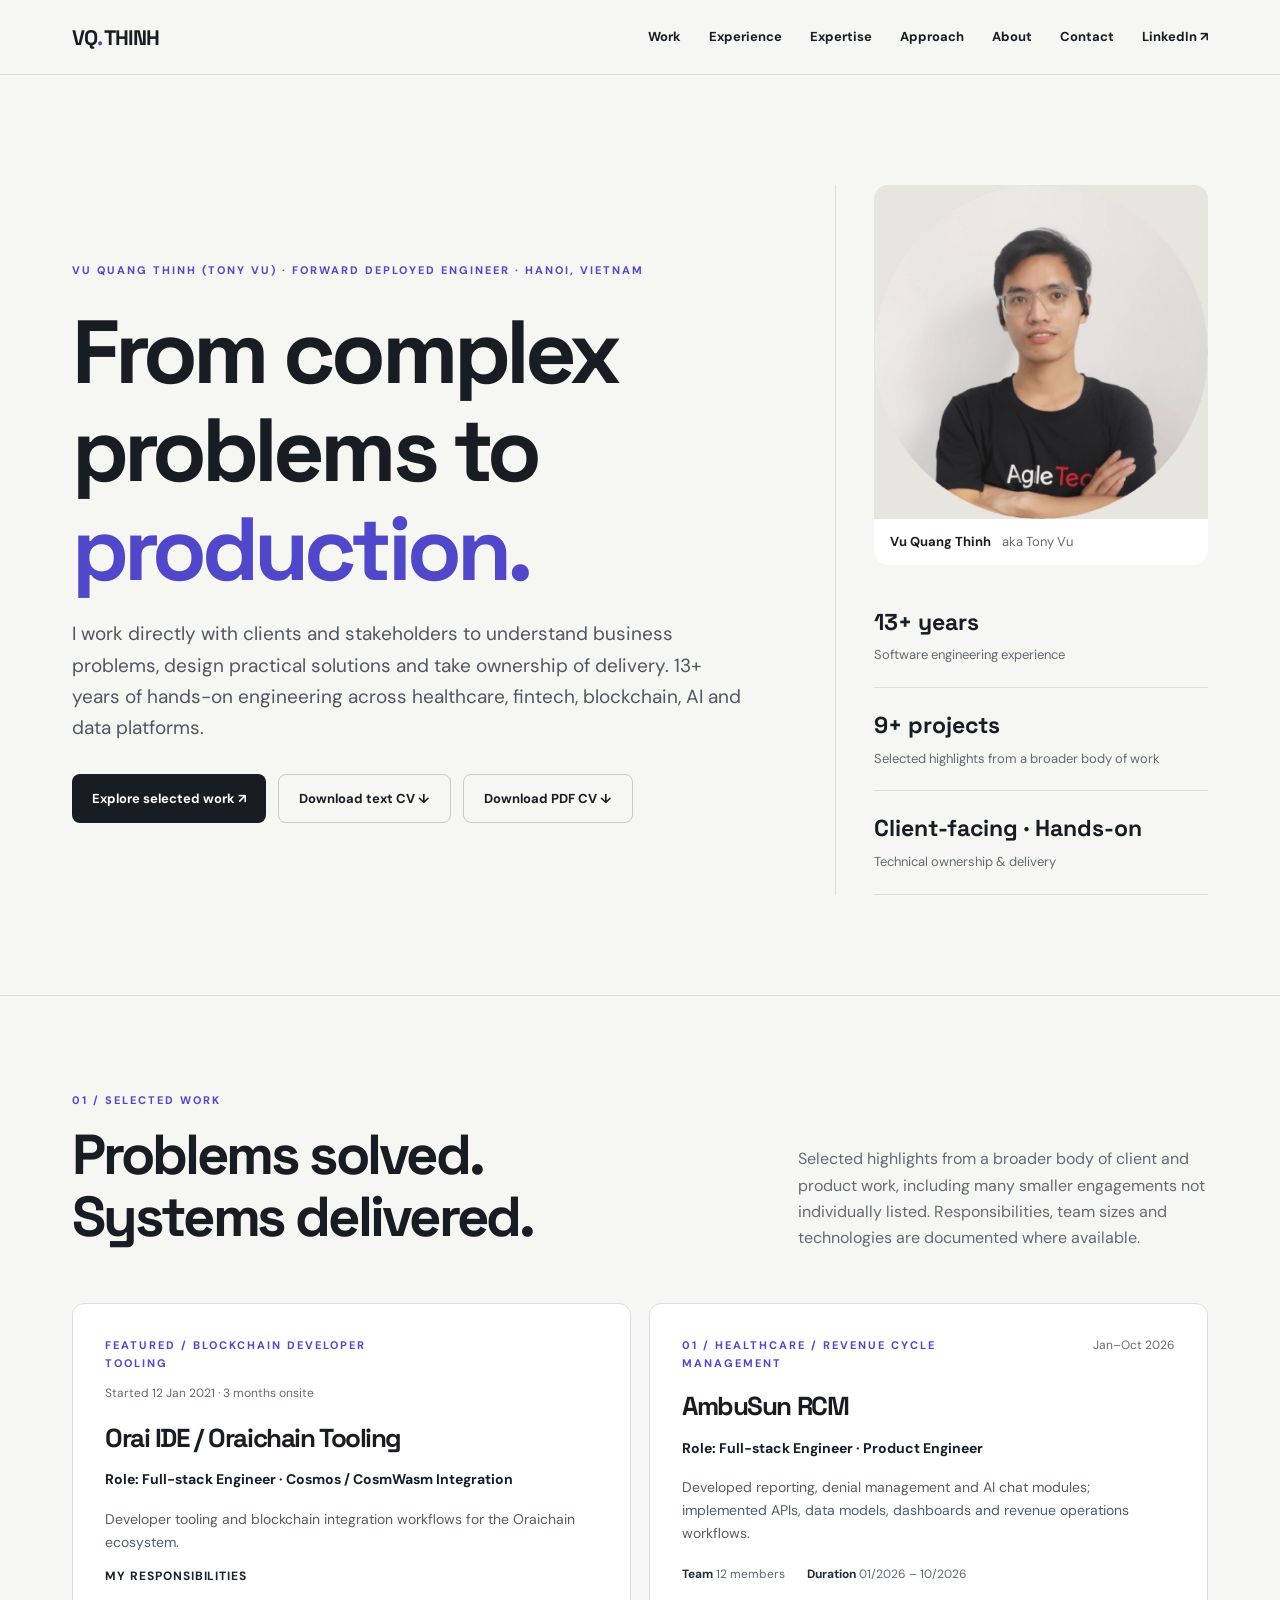
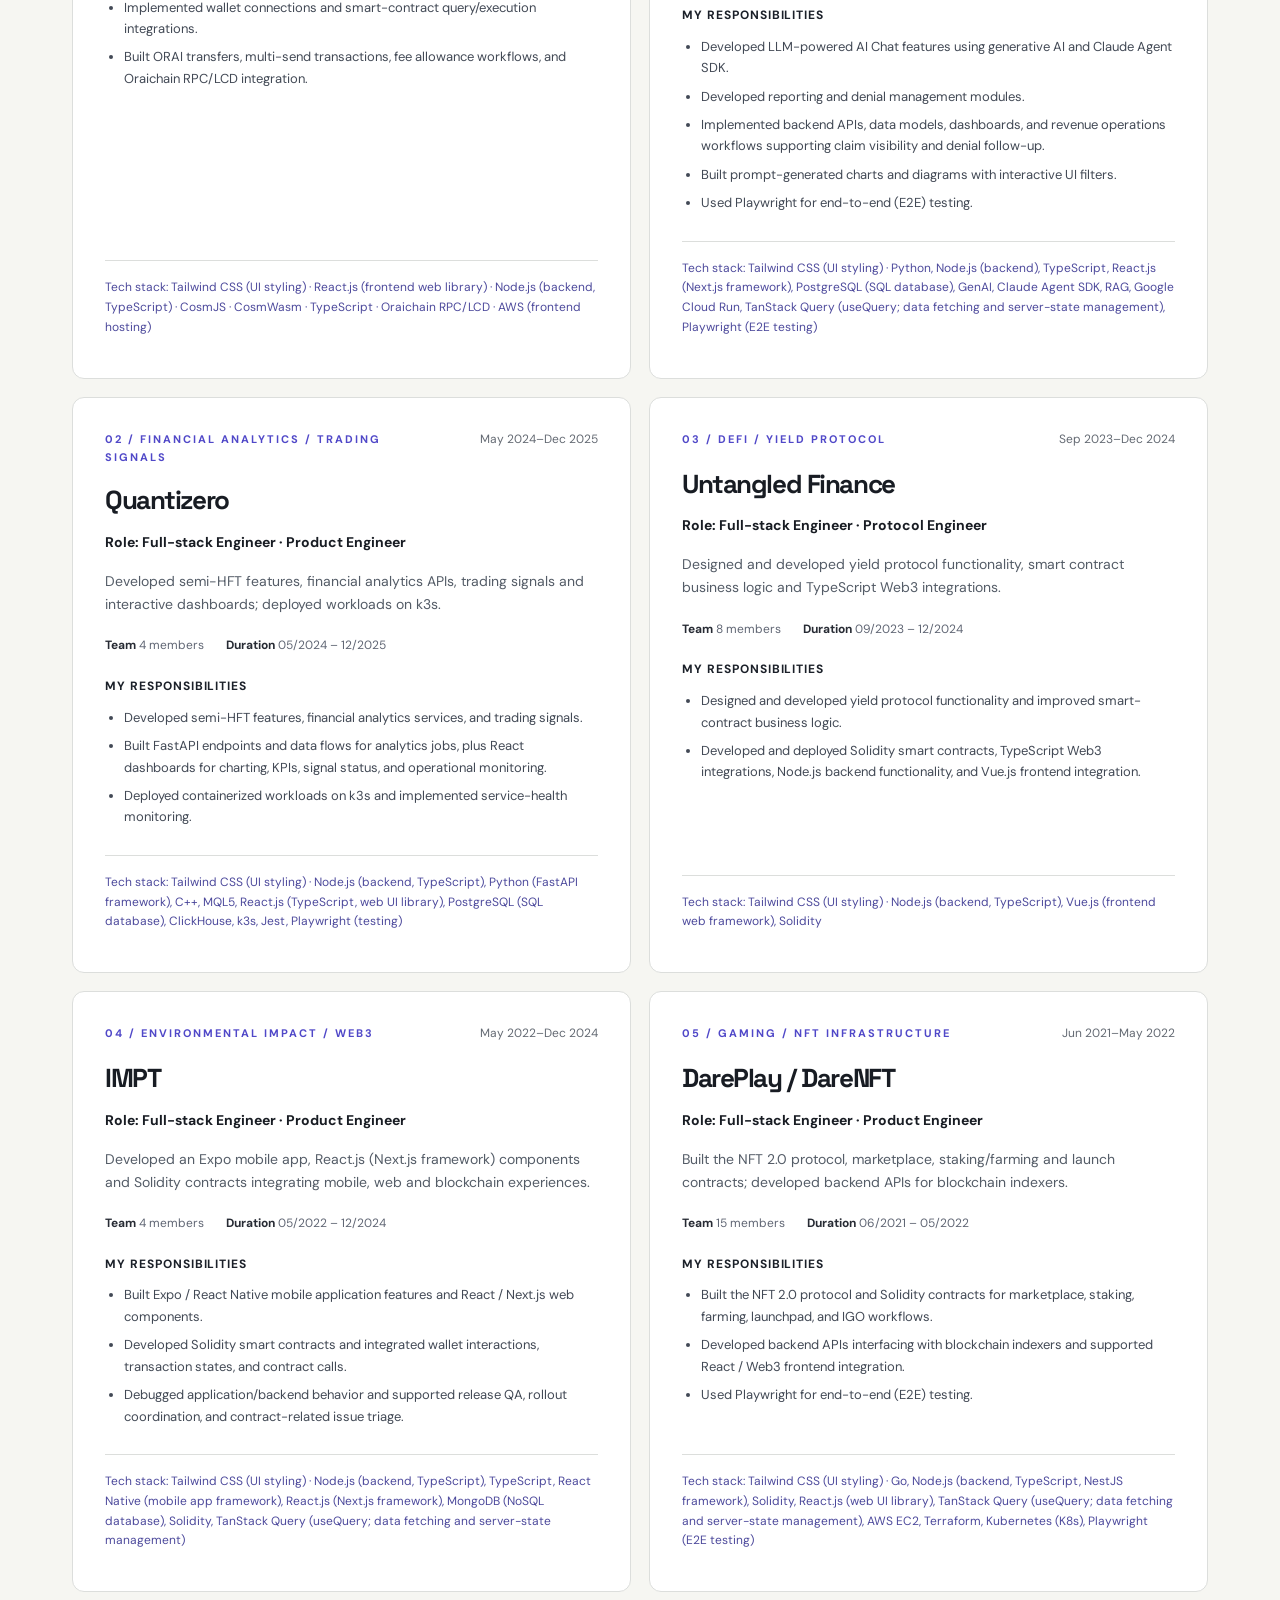
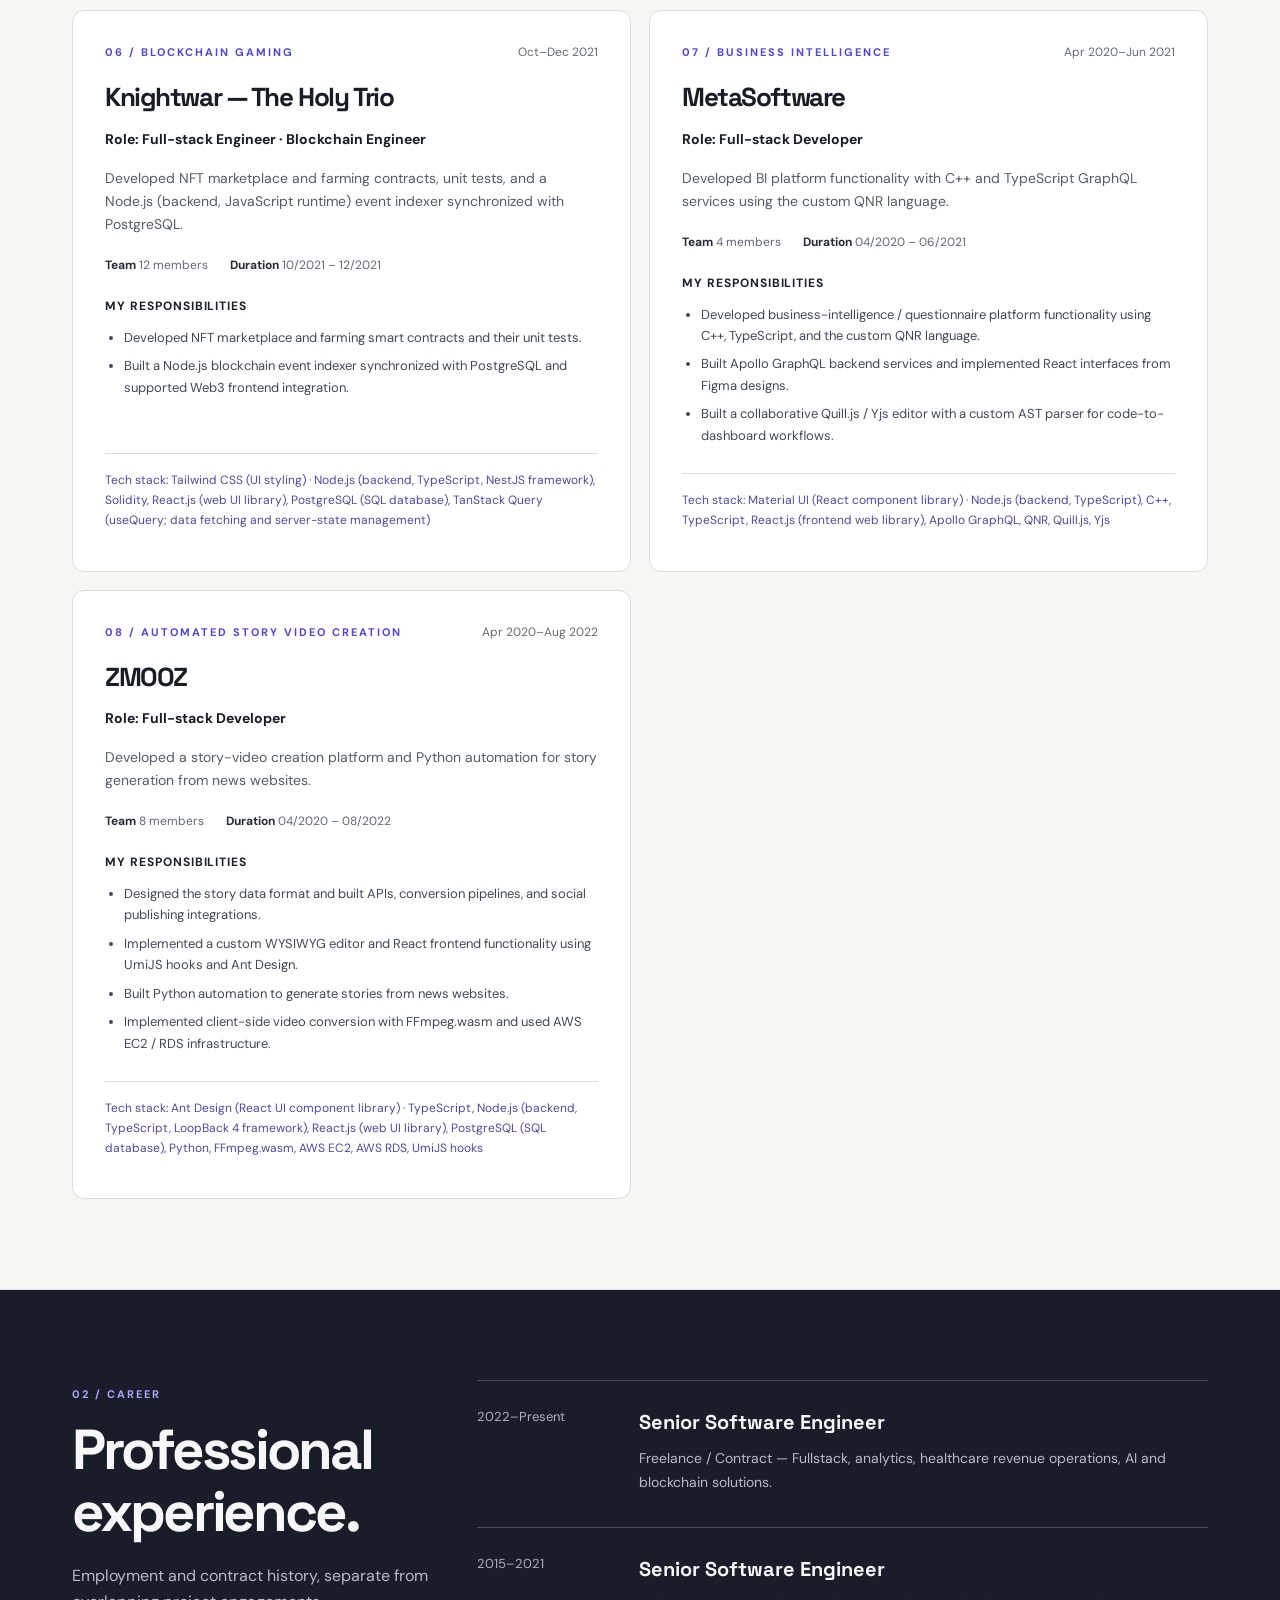
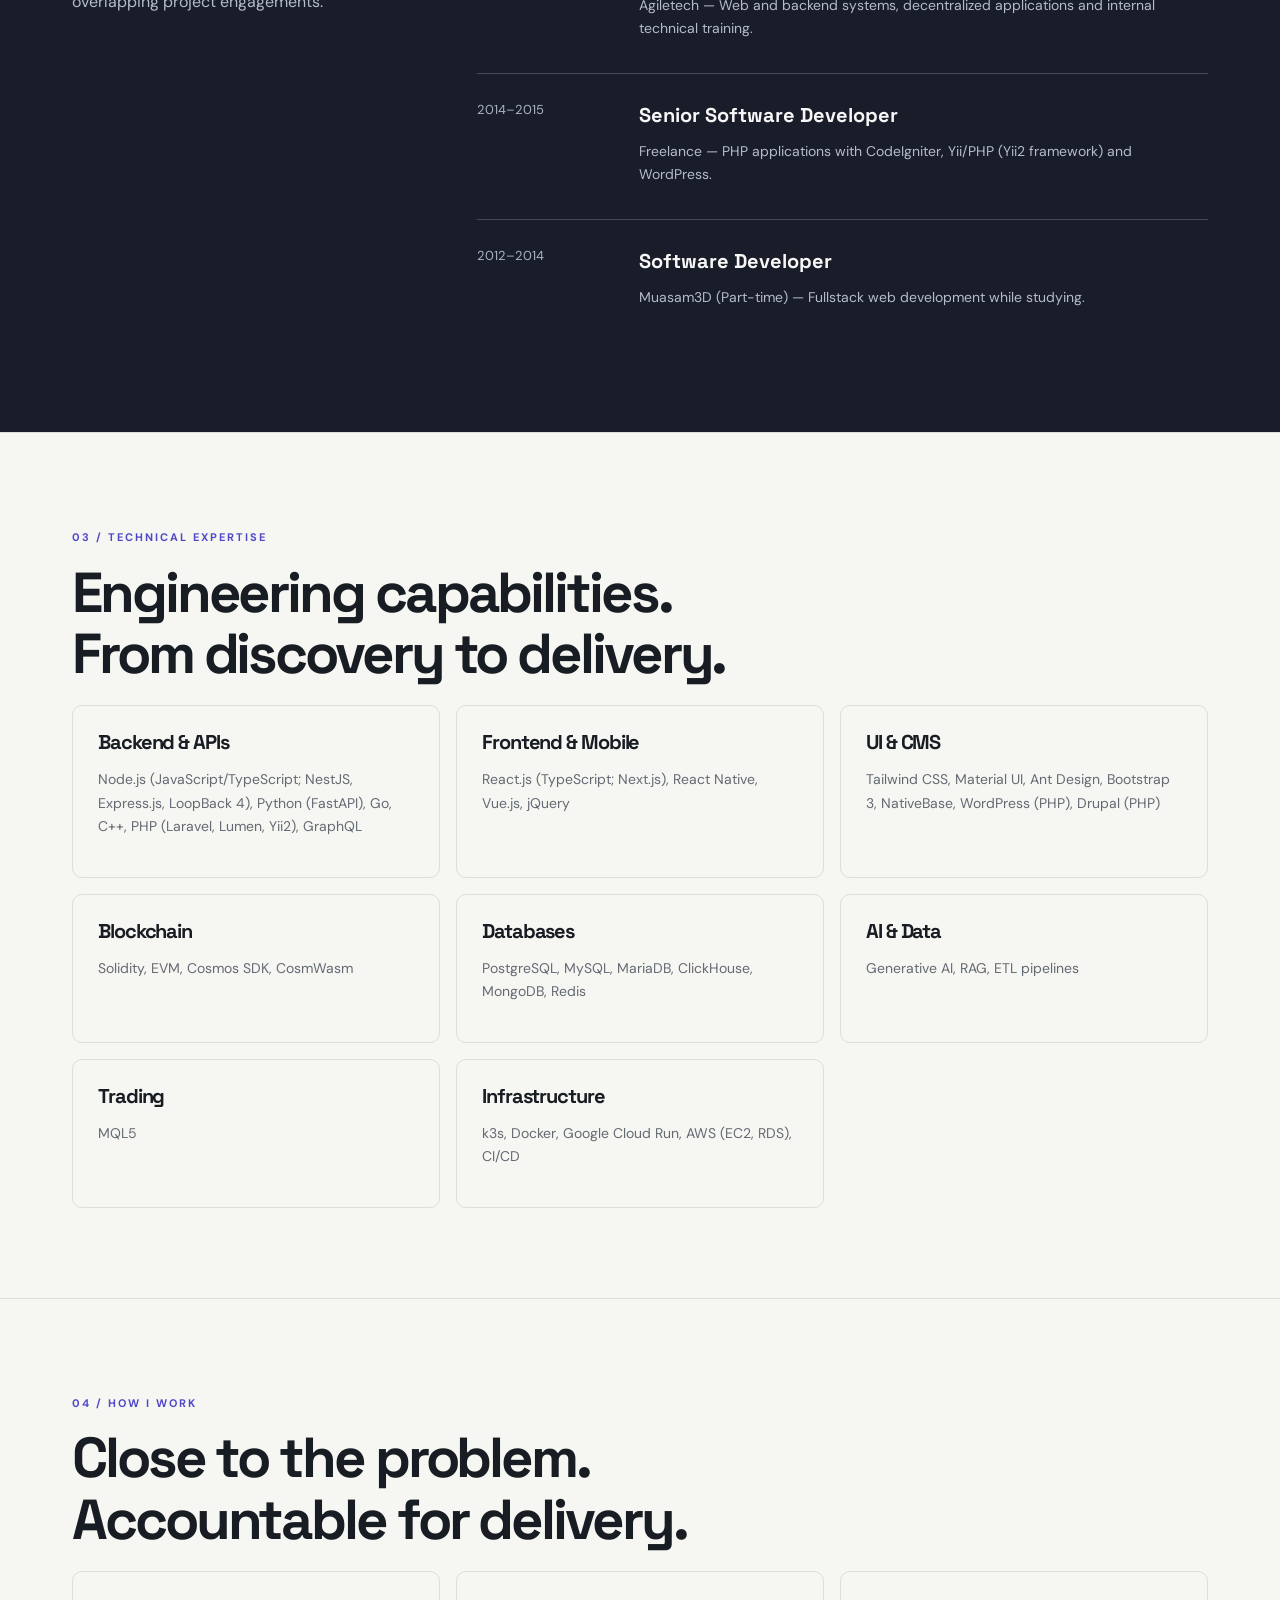
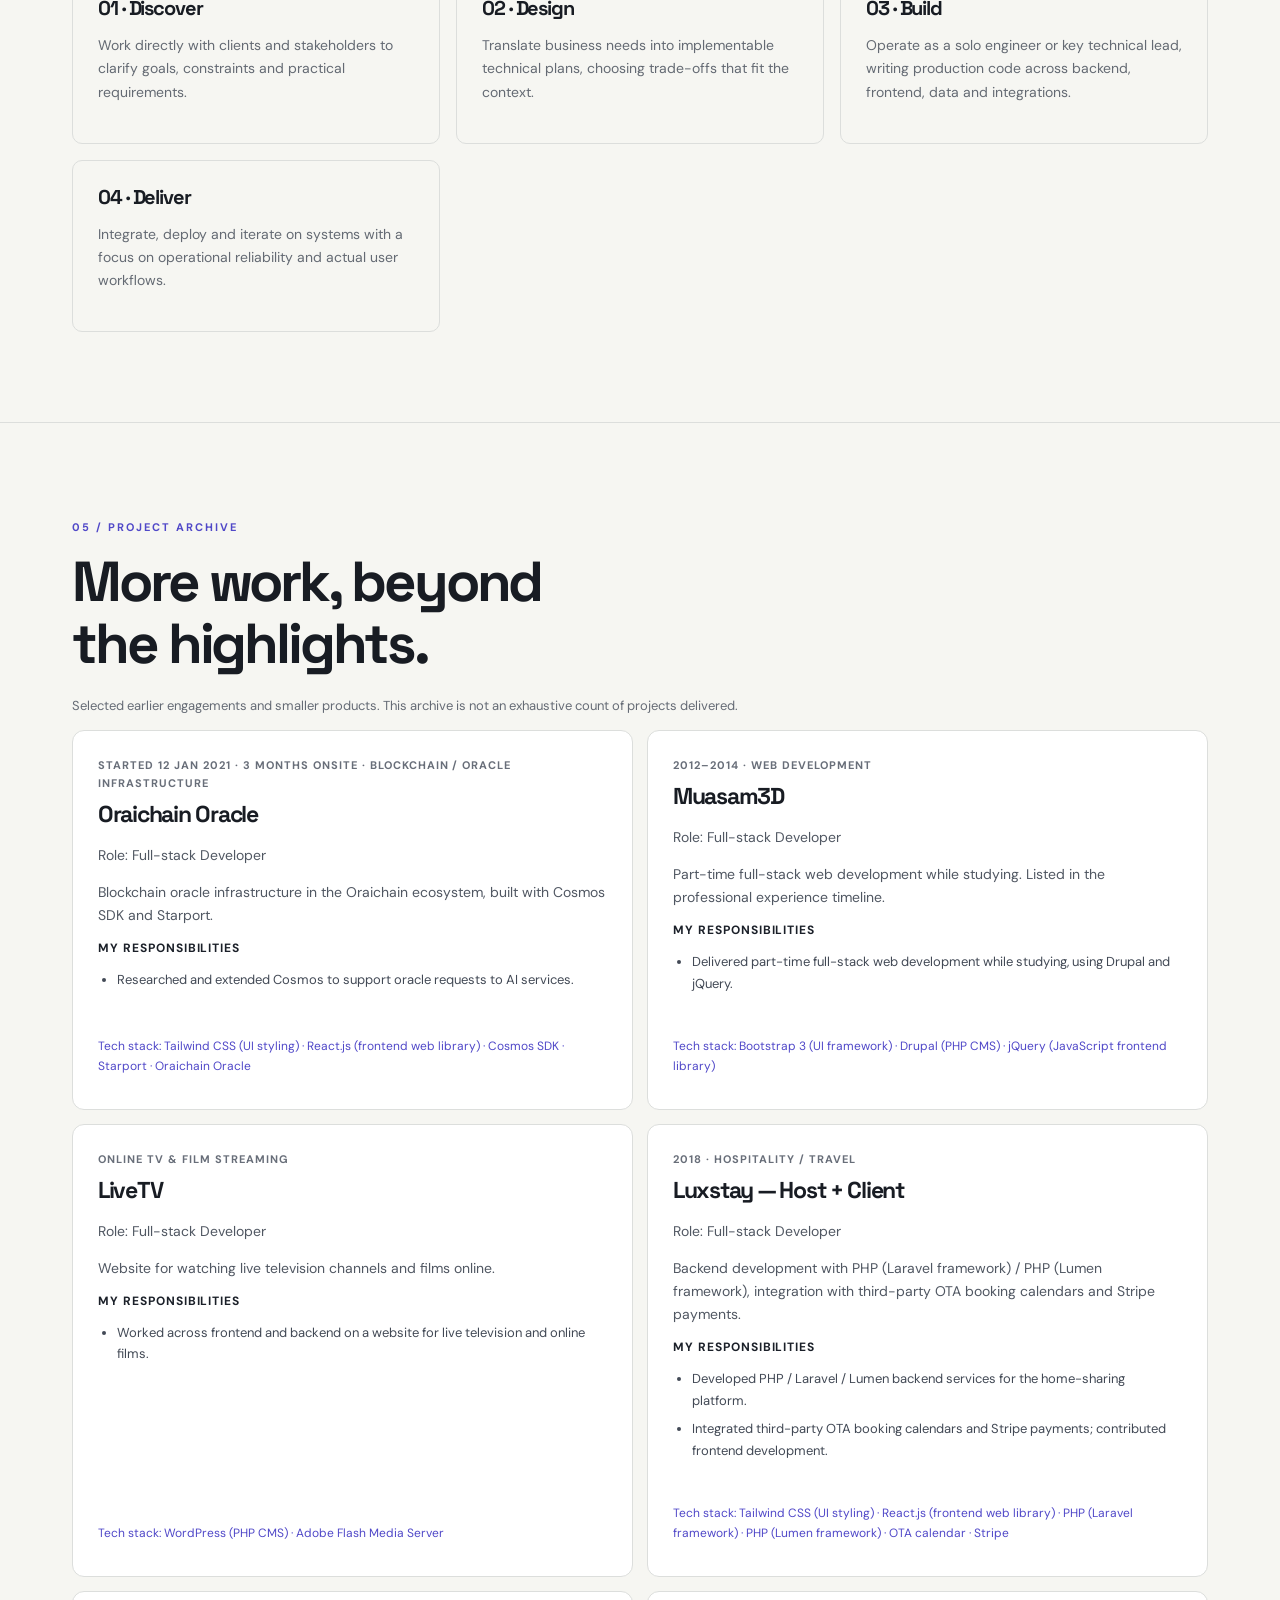
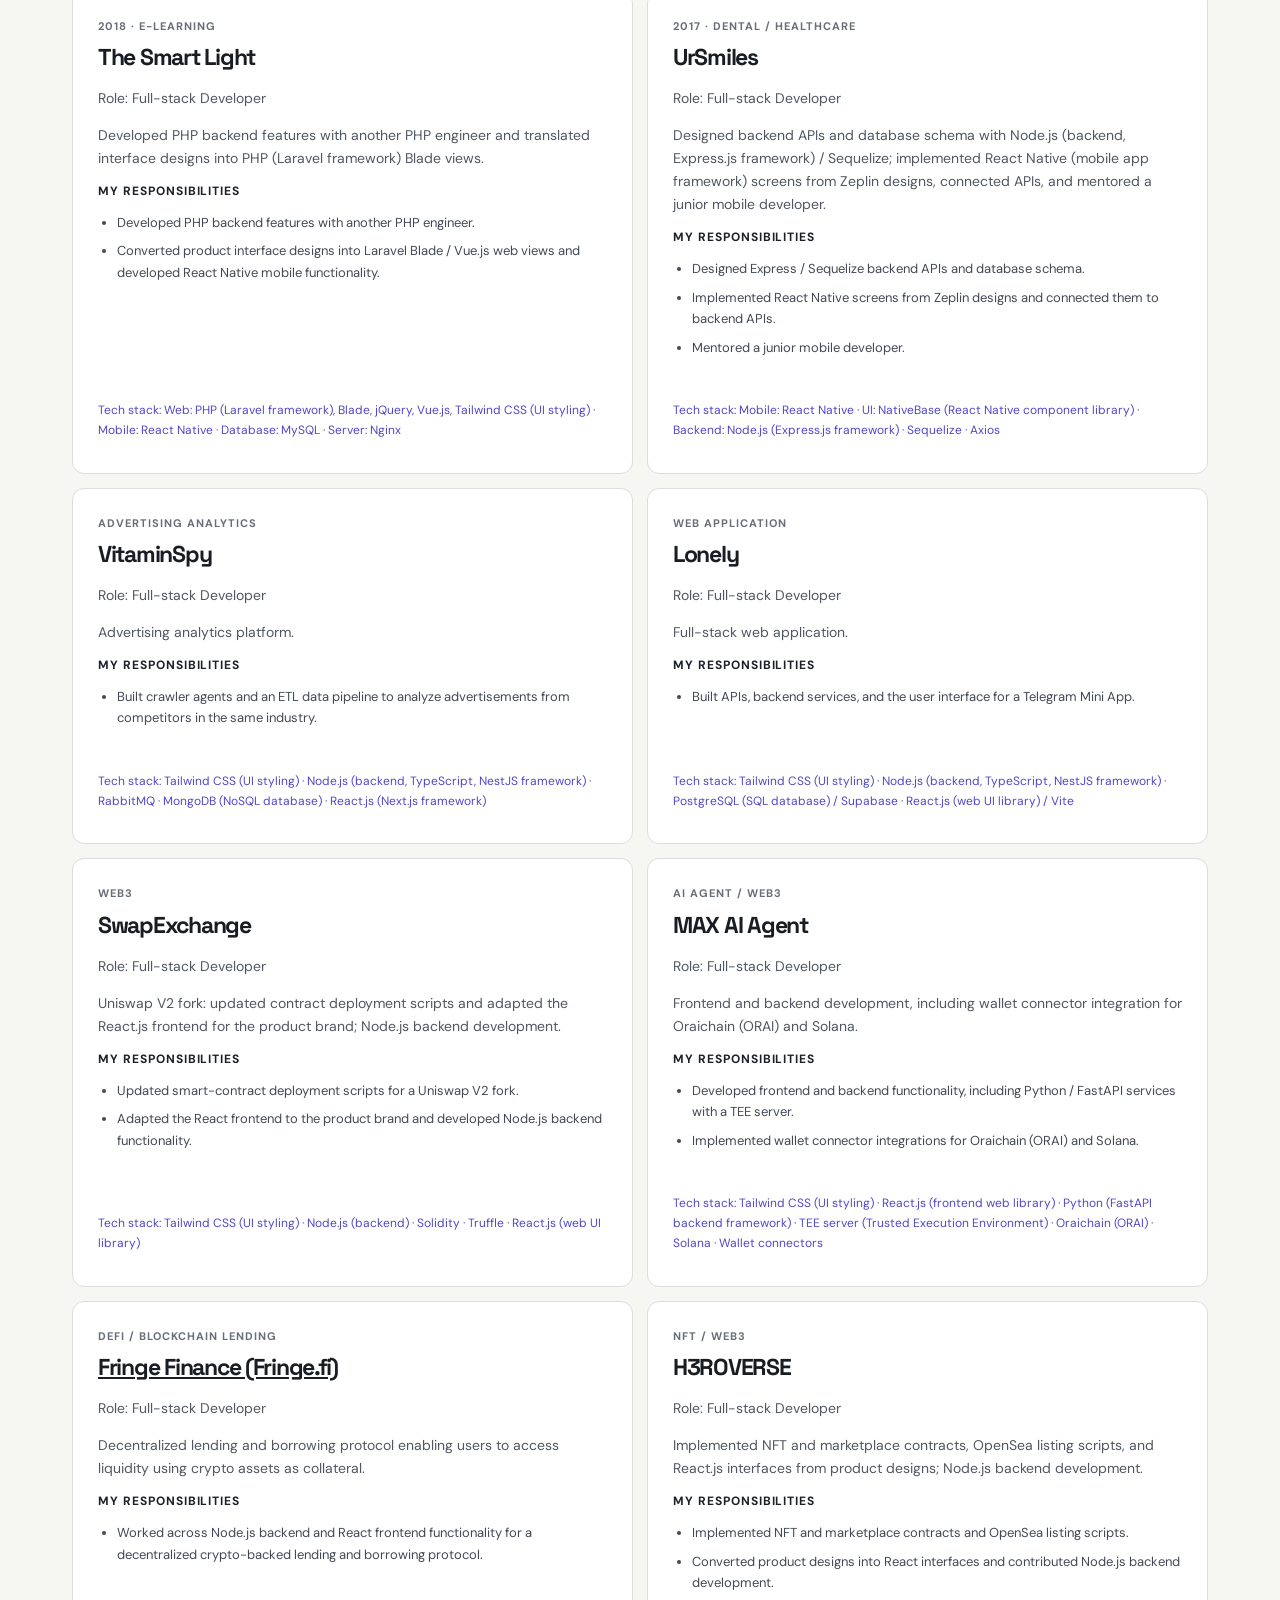
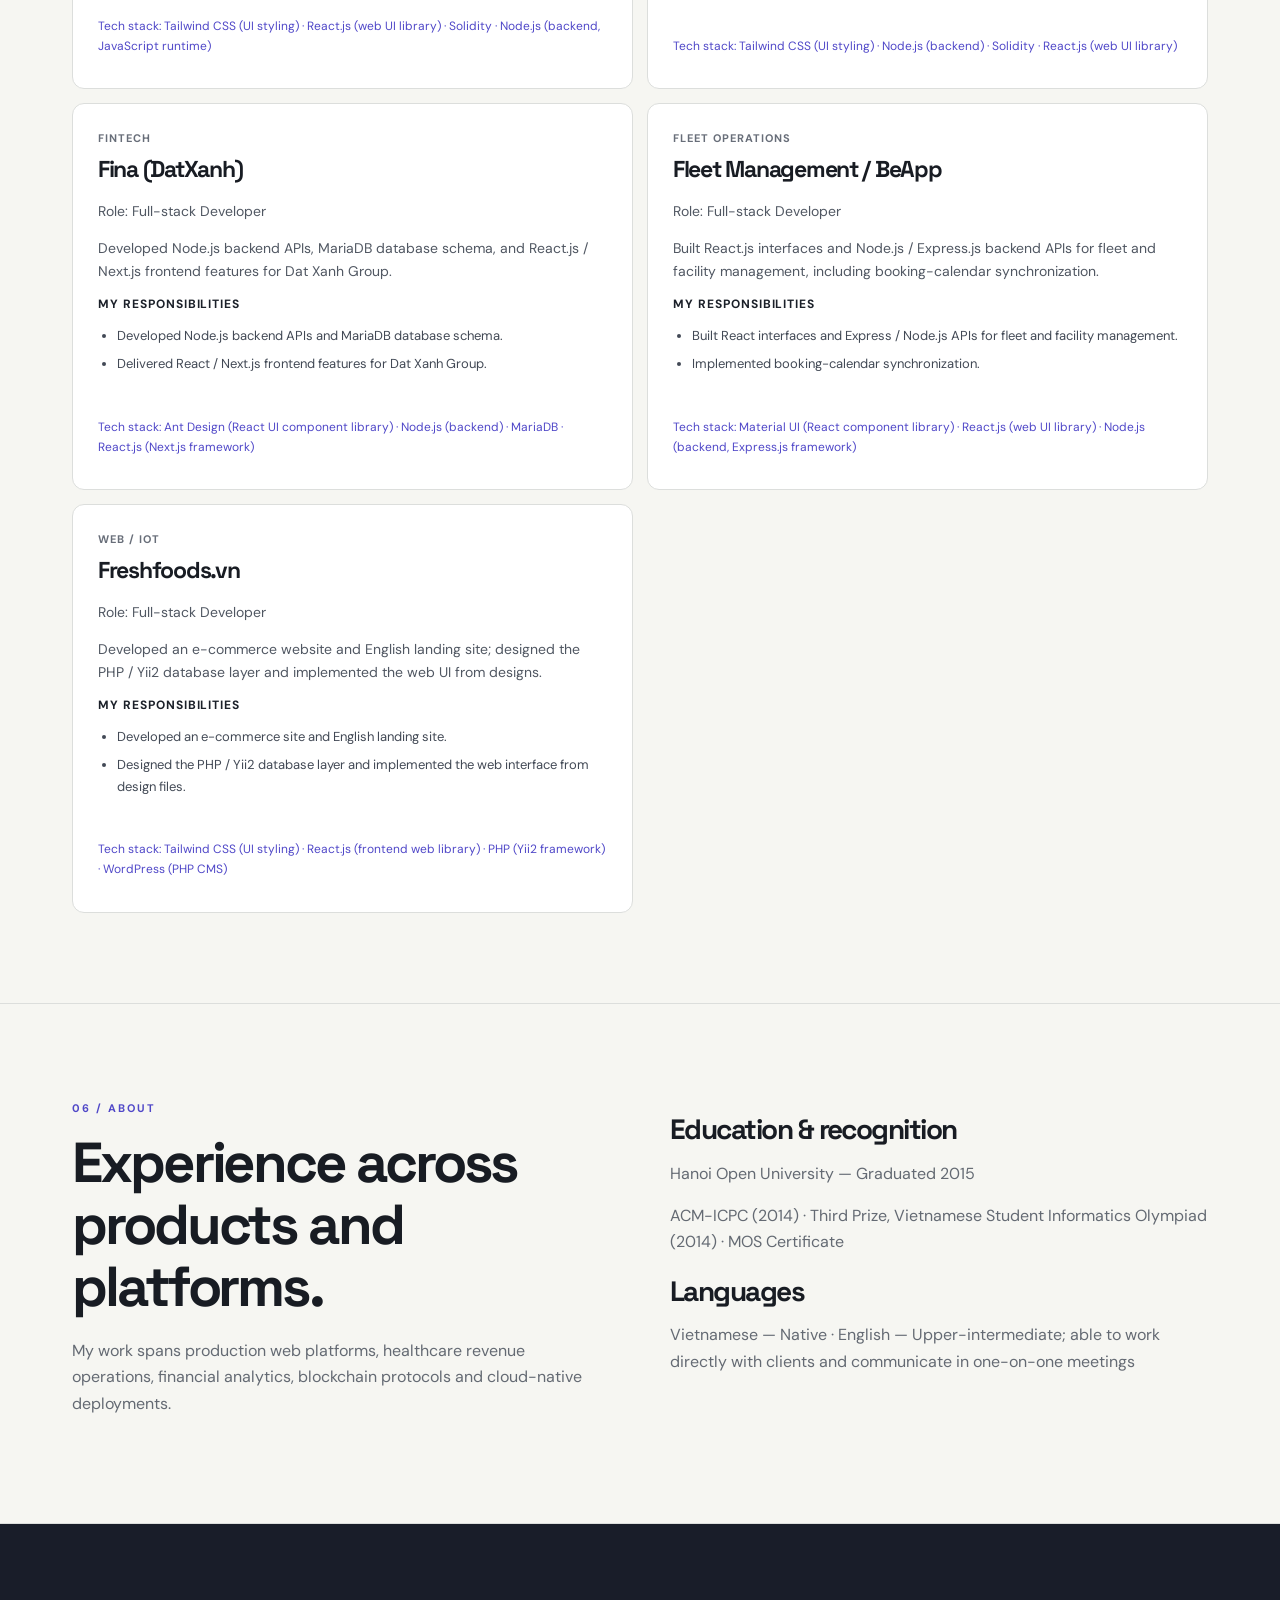
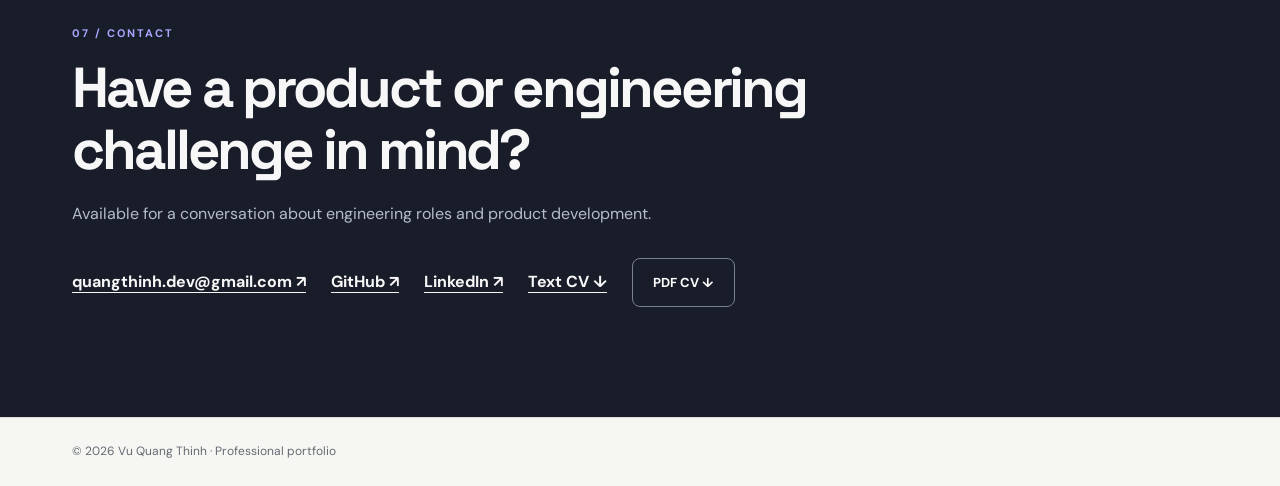
==== commit d572dae4: "Document confirmed AI feature development and project testing tools" ====
--- a/index.html
+++ b/index.html
@@ -4,7 +4,7 @@
 .cv-meta{display:flex;flex-wrap:wrap;gap:8px 22px;font-size:12px;color:#606674;margin:12px 0 16px}.cv-meta b{color:#272b34}.contributions{font-size:13px;line-height:1.65;color:#424955;margin:5px 0 20px}.contributions strong{display:block;color:#1b2029;font-size:12px;text-transform:uppercase;letter-spacing:.08em}.contributions ul{margin:10px 0 0;padding-left:19px}.contributions li{margin:0 0 7px}.project{min-height:0}.project h3{font-size:26px}.cv-note{font-size:13px;color:#656b75;max-width:700px}.project .stack{margin-top:auto}.cv-details{padding:28px;background:#fff;border:1px solid var(--line);border-radius:12px}.cv-details h3{margin:0 0 14px;font-size:22px}.cv-details p{margin:9px 0;color:#565d69}.project-top .index{max-width:65%}@media(min-width:900px){.projects .project:first-child,.projects .project:nth-child(2){grid-column:span 1}}.button{border:0;cursor:pointer;font-family:inherit}.button.secondary{border:1px solid #c7c9cd}.contact .button.secondary{color:#fff;border-color:#7b8090}.contactlinks{align-items:center}@media(max-width:600px){.links{flex-wrap:wrap;justify-content:flex-start;gap:12px 18px}.links a:last-child{display:inline}} .hero-portrait{margin:0 0 20px;position:relative;overflow:hidden;border-radius:14px;background:#e6e5e0}.hero-portrait img{width:100%;height:auto;aspect-ratio:1/1;object-fit:cover;object-position:center 30%;display:block}.hero-portrait figcaption{padding:12px 16px;font-size:13px;font-weight:700;background:#fff}.hero-portrait figcaption span{color:var(--muted);font-weight:400;margin-left:8px}@media(max-width:850px){.hero-portrait{grid-column:1/-1;max-width:360px}}.archive-grid{display:grid;grid-template-columns:repeat(2,minmax(0,1fr));gap:14px}.archive-card{background:#fff;border:1px solid var(--line);border-radius:12px;padding:25px;display:flex;flex-direction:column}.archive-card h3{font-size:23px;margin:10px 0}.archive-card>p{font-size:14px;color:#505762;margin:7px 0}.archive-card .stack{margin-top:auto;padding-top:16px;font-size:12px;color:#5048c8}.archive-meta{font-size:11px;letter-spacing:.09em;text-transform:uppercase;color:#686e79;font-weight:700}@media(max-width:650px){.archive-grid{grid-template-columns:1fr}}</style></head><body>
 <header class="nav"><div class="wrap navin"><a class="brand" href="#top">VQ<span style="color:var(--accent)">.</span> THINH</a><nav class="links" aria-label="Primary"><a href="#work">Work</a><a href="#experience">Experience</a><a href="#expertise">Expertise</a><a href="#approach">Approach</a><a href="#about">About</a><a href="#contact">Contact</a><a href="https://www.linkedin.com/in/vuquangthinh" target="_blank" rel="noopener noreferrer" aria-label="LinkedIn profile">LinkedIn ↗</a></nav></div></header>
 <main id="top"><div class="wrap"><div class="hero"><div><span class="eyebrow">Vu Quang Thinh (Tony Vu) · Forward Deployed Engineer · Hanoi, Vietnam</span><h1>From complex<br>problems to<br><span style="color:var(--accent)">production.</span></h1><p class="lead">I work directly with clients and stakeholders to understand business problems, design practical solutions and take ownership of delivery. 13+ years of hands-on engineering across healthcare, fintech, blockchain, AI and data platforms.</p><div class="actions"><a class="button" href="#work">Explore selected work ↗</a><a class="button secondary" href="/resume.txt" download="Vu_Quang_Thinh_Resume.txt">Download text CV ↓</a><a class="button secondary" href="/assets/Tony_CV.pdf" download="Vu_Quang_Thinh_CV.pdf">Download PDF CV ↓</a></div></div><aside class="hero-aside" aria-label="Profile highlights"><figure class="hero-portrait"><img src="/assets/images/resume-profile.png" alt="Portrait of Vu Quang Thinh (Tony Vu)" width="480" height="480" loading="eager" decoding="async" onerror="this.closest('figure').style.display='none'"><figcaption>Vu Quang Thinh <span>aka Tony Vu</span></figcaption></figure><div><strong>13+ years</strong><span>Software engineering experience</span></div><div><strong>9+ projects</strong><span>Selected highlights from a broader body of work</span></div><div><strong>Client-facing · Hands-on</strong><span>Technical ownership & delivery</span></div></aside></div></div>
-<section id="work"><div class="wrap"><div class="sectionhead"><div><span class="kicker">01 / Selected work</span><h2>Problems solved.<br>Systems delivered.</h2></div><p>Selected highlights from a broader body of client and product work, including many smaller engagements not individually listed. Responsibilities, team sizes and technologies are documented where available.</p></div><div class="projects"><article class="project" id="project-orai-ide"><div class="project-top"><span class="index">Featured / Blockchain Developer Tooling</span><span class="date">Started 12 Jan 2021 · 3 months onsite</span></div><h3>Orai IDE / Oraichain Tooling</h3><p class="role">Role: Full-stack Engineer · Cosmos / CosmWasm Integration</p><p>Developer tooling and blockchain integration workflows for the Oraichain ecosystem.</p><div class="contributions"><strong>My responsibilities</strong><ul><li>Implemented wallet connections and smart-contract query/execution integrations.</li><li>Built ORAI transfers, multi-send transactions, fee allowance workflows, and Oraichain RPC/LCD integration.</li></ul></div><p class="stack">Tech stack: Tailwind CSS (UI styling) · React.js (frontend web library) · Node.js (backend, TypeScript) · CosmJS · CosmWasm · TypeScript · Oraichain RPC/LCD · AWS (frontend hosting)</p></article><article class="project" id="project-1"><div class="project-top"><span class="index">01 / Healthcare / Revenue Cycle Management</span><span class="date">Jan–Oct 2026</span></div><h3>AmbuSun RCM</h3><p class="role">Role: Full-stack Engineer · Product Engineer</p><p>Developed reporting, denial management and AI chat modules; implemented APIs, data models, dashboards and revenue operations workflows.</p><div class="cv-meta"><span><b>Team</b> 12 members</span><span><b>Duration</b> 01/2026 – 10/2026</span></div><div class="contributions"><strong>My responsibilities</strong><ul><li>Developed reporting, denial management, and AI chat modules.</li><li>Implemented backend APIs, data models, dashboards, and revenue operations workflows supporting claim visibility and denial follow-up.</li><li>Built prompt-generated charts and diagrams with interactive UI filters.</li></ul></div><p class="stack">Tech stack: Tailwind CSS (UI styling) · Python, Node.js (backend), TypeScript, React.js (Next.js framework), PostgreSQL (SQL database), GenAI, RAG, Google Cloud Run, TanStack Query (useQuery; data fetching and server-state management)</p></article><article class="project" id="project-2"><div class="project-top"><span class="index">02 / Financial Analytics / Trading Signals</span><span class="date">May 2024–Dec 2025</span></div><h3>Quantizero</h3><p class="role">Role: Full-stack Engineer · Product Engineer</p><p>Developed semi-HFT features, financial analytics APIs, trading signals and interactive dashboards; deployed workloads on k3s.</p><div class="cv-meta"><span><b>Team</b> 4 members</span><span><b>Duration</b> 05/2024 – 12/2025</span></div><div class="contributions"><strong>My responsibilities</strong><ul><li>Developed semi-HFT features, financial analytics services, and trading signals.</li><li>Built FastAPI endpoints and data flows for analytics jobs, plus React dashboards for charting, KPIs, signal status, and operational monitoring.</li><li>Deployed containerized workloads on k3s and implemented service-health monitoring.</li></ul></div><p class="stack">Tech stack: Tailwind CSS (UI styling) · Node.js (backend, TypeScript), Python (FastAPI framework), C++, MQL5, React.js (TypeScript, web UI library), PostgreSQL (SQL database), ClickHouse, k3s</p></article><article class="project" id="project-3"><div class="project-top"><span class="index">03 / DeFi / Yield Protocol</span><span class="date">Sep 2023–Dec 2024</span></div><h3>Untangled Finance</h3><p class="role">Role: Full-stack Engineer · Protocol Engineer</p><p>Designed and developed yield protocol functionality, smart contract business logic and TypeScript Web3 integrations.</p><div class="cv-meta"><span><b>Team</b> 8 members</span><span><b>Duration</b> 09/2023 – 12/2024</span></div><div class="contributions"><strong>My responsibilities</strong><ul><li>Designed and developed yield protocol functionality and improved smart-contract business logic.</li><li>Developed and deployed Solidity smart contracts, TypeScript Web3 integrations, Node.js backend functionality, and Vue.js frontend integration.</li></ul></div><p class="stack">Tech stack: Tailwind CSS (UI styling) · Node.js (backend, TypeScript), Vue.js (frontend web framework), Solidity</p></article><article class="project" id="project-4"><div class="project-top"><span class="index">04 / Environmental Impact / Web3</span><span class="date">May 2022–Dec 2024</span></div><h3>IMPT</h3><p class="role">Role: Full-stack Engineer · Product Engineer</p><p>Developed an Expo mobile app, React.js (Next.js framework) components and Solidity contracts integrating mobile, web and blockchain experiences.</p><div class="cv-meta"><span><b>Team</b> 4 members</span><span><b>Duration</b> 05/2022 – 12/2024</span></div><div class="contributions"><strong>My responsibilities</strong><ul><li>Built Expo / React Native mobile application features and React / Next.js web components.</li><li>Developed Solidity smart contracts and integrated wallet interactions, transaction states, and contract calls.</li><li>Debugged application/backend behavior and supported release QA, rollout coordination, and contract-related issue triage.</li></ul></div><p class="stack">Tech stack: Tailwind CSS (UI styling) · Node.js (backend, TypeScript), TypeScript, React Native (mobile app framework), React.js (Next.js framework), MongoDB (NoSQL database), Solidity, TanStack Query (useQuery; data fetching and server-state management)</p></article><article class="project" id="project-5"><div class="project-top"><span class="index">05 / Gaming / NFT Infrastructure</span><span class="date">Jun 2021–May 2022</span></div><h3>DarePlay / DareNFT</h3><p class="role">Role: Full-stack Engineer · Product Engineer</p><p>Built the NFT 2.0 protocol, marketplace, staking/farming and launch contracts; developed backend APIs for blockchain indexers.</p><div class="cv-meta"><span><b>Team</b> 15 members</span><span><b>Duration</b> 06/2021 – 05/2022</span></div><div class="contributions"><strong>My responsibilities</strong><ul><li>Built the NFT 2.0 protocol and Solidity contracts for marketplace, staking, farming, launchpad, and IGO workflows.</li><li>Developed backend APIs interfacing with blockchain indexers and supported React / Web3 frontend integration.</li></ul></div><p class="stack">Tech stack: Tailwind CSS (UI styling) · Go, Node.js (backend, TypeScript, NestJS framework), Solidity, React.js (web UI library), TanStack Query (useQuery; data fetching and server-state management), AWS EC2, Terraform, Kubernetes (K8s)</p></article><article class="project" id="project-6"><div class="project-top"><span class="index">06 / Blockchain Gaming</span><span class="date">Oct–Dec 2021</span></div><h3>Knightwar — The Holy Trio</h3><p class="role">Role: Full-stack Engineer · Blockchain Engineer</p><p>Developed NFT marketplace and farming contracts, unit tests, and a Node.js (backend, JavaScript runtime) event indexer synchronized with PostgreSQL.</p><div class="cv-meta"><span><b>Team</b> 12 members</span><span><b>Duration</b> 10/2021 – 12/2021</span></div><div class="contributions"><strong>My responsibilities</strong><ul><li>Developed NFT marketplace and farming smart contracts and their unit tests.</li><li>Built a Node.js blockchain event indexer synchronized with PostgreSQL and supported Web3 frontend integration.</li></ul></div><p class="stack">Tech stack: Tailwind CSS (UI styling) · Node.js (backend, TypeScript, NestJS framework), Solidity, React.js (web UI library), PostgreSQL (SQL database), TanStack Query (useQuery; data fetching and server-state management)</p></article><article class="project" id="project-7"><div class="project-top"><span class="index">07 / Business Intelligence</span><span class="date">Apr 2020–Jun 2021</span></div><h3>MetaSoftware</h3><p class="role">Role: Full-stack Developer</p><p>Developed BI platform functionality with C++ and TypeScript GraphQL services using the custom QNR language.</p><div class="cv-meta"><span><b>Team</b> 4 members</span><span><b>Duration</b> 04/2020 – 06/2021</span></div><div class="contributions"><strong>My responsibilities</strong><ul><li>Developed business-intelligence / questionnaire platform functionality using C++, TypeScript, and the custom QNR language.</li><li>Built Apollo GraphQL backend services and implemented React interfaces from Figma designs.</li><li>Built a collaborative Quill.js / Yjs editor with a custom AST parser for code-to-dashboard workflows.</li></ul></div><p class="stack">Tech stack: Material UI (React component library) · Node.js (backend, TypeScript), C++, TypeScript, React.js (frontend web library), Apollo GraphQL, QNR, Quill.js, Yjs</p></article><article class="project" id="project-8"><div class="project-top"><span class="index">08 / Automated Story Video Creation</span><span class="date">Apr 2020–Aug 2022</span></div><h3>ZMOOZ</h3><p class="role">Role: Full-stack Developer</p><p>Developed a story-video creation platform and Python automation for story generation from news websites.</p><div class="cv-meta"><span><b>Team</b> 8 members</span><span><b>Duration</b> 04/2020 – 08/2022</span></div><div class="contributions"><strong>My responsibilities</strong><ul><li>Designed the story data format and built APIs, conversion pipelines, and social publishing integrations.</li><li>Implemented a custom WYSIWYG editor and React frontend functionality using UmiJS hooks and Ant Design.</li><li>Built Python automation to generate stories from news websites.</li><li>Implemented client-side video conversion with FFmpeg.wasm and used AWS EC2 / RDS infrastructure.</li></ul></div><p class="stack">Tech stack: Ant Design (React UI component library) · TypeScript, Node.js (backend, TypeScript, LoopBack 4 framework), React.js (web UI library), PostgreSQL (SQL database), Python, FFmpeg.wasm, AWS EC2, AWS RDS, UmiJS hooks</p></article></div></div></section>
+<section id="work"><div class="wrap"><div class="sectionhead"><div><span class="kicker">01 / Selected work</span><h2>Problems solved.<br>Systems delivered.</h2></div><p>Selected highlights from a broader body of client and product work, including many smaller engagements not individually listed. Responsibilities, team sizes and technologies are documented where available.</p></div><div class="projects"><article class="project" id="project-orai-ide"><div class="project-top"><span class="index">Featured / Blockchain Developer Tooling</span><span class="date">Started 12 Jan 2021 · 3 months onsite</span></div><h3>Orai IDE / Oraichain Tooling</h3><p class="role">Role: Full-stack Engineer · Cosmos / CosmWasm Integration</p><p>Developer tooling and blockchain integration workflows for the Oraichain ecosystem.</p><div class="contributions"><strong>My responsibilities</strong><ul><li>Implemented wallet connections and smart-contract query/execution integrations.</li><li>Built ORAI transfers, multi-send transactions, fee allowance workflows, and Oraichain RPC/LCD integration.</li></ul></div><p class="stack">Tech stack: Tailwind CSS (UI styling) · React.js (frontend web library) · Node.js (backend, TypeScript) · CosmJS · CosmWasm · TypeScript · Oraichain RPC/LCD · AWS (frontend hosting)</p></article><article class="project" id="project-1"><div class="project-top"><span class="index">01 / Healthcare / Revenue Cycle Management</span><span class="date">Jan–Oct 2026</span></div><h3>AmbuSun RCM</h3><p class="role">Role: Full-stack Engineer · Product Engineer</p><p>Developed reporting, denial management and AI chat modules; implemented APIs, data models, dashboards and revenue operations workflows.</p><div class="cv-meta"><span><b>Team</b> 12 members</span><span><b>Duration</b> 01/2026 – 10/2026</span></div><div class="contributions"><strong>My responsibilities</strong><ul><li>Developed LLM-powered AI Chat features using generative AI and Claude Agent SDK.</li><li>Developed reporting and denial management modules.</li><li>Implemented backend APIs, data models, dashboards, and revenue operations workflows supporting claim visibility and denial follow-up.</li><li>Built prompt-generated charts and diagrams with interactive UI filters.</li><li>Used Playwright for end-to-end (E2E) testing.</li></ul></div><p class="stack">Tech stack: Tailwind CSS (UI styling) · Python, Node.js (backend), TypeScript, React.js (Next.js framework), PostgreSQL (SQL database), GenAI, Claude Agent SDK, RAG, Google Cloud Run, TanStack Query (useQuery; data fetching and server-state management), Playwright (E2E testing)</p></article><article class="project" id="project-2"><div class="project-top"><span class="index">02 / Financial Analytics / Trading Signals</span><span class="date">May 2024–Dec 2025</span></div><h3>Quantizero</h3><p class="role">Role: Full-stack Engineer · Product Engineer</p><p>Developed semi-HFT features, financial analytics APIs, trading signals and interactive dashboards; deployed workloads on k3s.</p><div class="cv-meta"><span><b>Team</b> 4 members</span><span><b>Duration</b> 05/2024 – 12/2025</span></div><div class="contributions"><strong>My responsibilities</strong><ul><li>Developed semi-HFT features, financial analytics services, and trading signals.</li><li>Built FastAPI endpoints and data flows for analytics jobs, plus React dashboards for charting, KPIs, signal status, and operational monitoring.</li><li>Deployed containerized workloads on k3s and implemented service-health monitoring.</li></ul></div><p class="stack">Tech stack: Tailwind CSS (UI styling) · Node.js (backend, TypeScript), Python (FastAPI framework), C++, MQL5, React.js (TypeScript, web UI library), PostgreSQL (SQL database), ClickHouse, k3s, Jest, Playwright (testing)</p></article><article class="project" id="project-3"><div class="project-top"><span class="index">03 / DeFi / Yield Protocol</span><span class="date">Sep 2023–Dec 2024</span></div><h3>Untangled Finance</h3><p class="role">Role: Full-stack Engineer · Protocol Engineer</p><p>Designed and developed yield protocol functionality, smart contract business logic and TypeScript Web3 integrations.</p><div class="cv-meta"><span><b>Team</b> 8 members</span><span><b>Duration</b> 09/2023 – 12/2024</span></div><div class="contributions"><strong>My responsibilities</strong><ul><li>Designed and developed yield protocol functionality and improved smart-contract business logic.</li><li>Developed and deployed Solidity smart contracts, TypeScript Web3 integrations, Node.js backend functionality, and Vue.js frontend integration.</li></ul></div><p class="stack">Tech stack: Tailwind CSS (UI styling) · Node.js (backend, TypeScript), Vue.js (frontend web framework), Solidity</p></article><article class="project" id="project-4"><div class="project-top"><span class="index">04 / Environmental Impact / Web3</span><span class="date">May 2022–Dec 2024</span></div><h3>IMPT</h3><p class="role">Role: Full-stack Engineer · Product Engineer</p><p>Developed an Expo mobile app, React.js (Next.js framework) components and Solidity contracts integrating mobile, web and blockchain experiences.</p><div class="cv-meta"><span><b>Team</b> 4 members</span><span><b>Duration</b> 05/2022 – 12/2024</span></div><div class="contributions"><strong>My responsibilities</strong><ul><li>Built Expo / React Native mobile application features and React / Next.js web components.</li><li>Developed Solidity smart contracts and integrated wallet interactions, transaction states, and contract calls.</li><li>Debugged application/backend behavior and supported release QA, rollout coordination, and contract-related issue triage.</li></ul></div><p class="stack">Tech stack: Tailwind CSS (UI styling) · Node.js (backend, TypeScript), TypeScript, React Native (mobile app framework), React.js (Next.js framework), MongoDB (NoSQL database), Solidity, TanStack Query (useQuery; data fetching and server-state management)</p></article><article class="project" id="project-5"><div class="project-top"><span class="index">05 / Gaming / NFT Infrastructure</span><span class="date">Jun 2021–May 2022</span></div><h3>DarePlay / DareNFT</h3><p class="role">Role: Full-stack Engineer · Product Engineer</p><p>Built the NFT 2.0 protocol, marketplace, staking/farming and launch contracts; developed backend APIs for blockchain indexers.</p><div class="cv-meta"><span><b>Team</b> 15 members</span><span><b>Duration</b> 06/2021 – 05/2022</span></div><div class="contributions"><strong>My responsibilities</strong><ul><li>Built the NFT 2.0 protocol and Solidity contracts for marketplace, staking, farming, launchpad, and IGO workflows.</li><li>Developed backend APIs interfacing with blockchain indexers and supported React / Web3 frontend integration.</li><li>Used Playwright for end-to-end (E2E) testing.</li></ul></div><p class="stack">Tech stack: Tailwind CSS (UI styling) · Go, Node.js (backend, TypeScript, NestJS framework), Solidity, React.js (web UI library), TanStack Query (useQuery; data fetching and server-state management), AWS EC2, Terraform, Kubernetes (K8s), Playwright (E2E testing)</p></article><article class="project" id="project-6"><div class="project-top"><span class="index">06 / Blockchain Gaming</span><span class="date">Oct–Dec 2021</span></div><h3>Knightwar — The Holy Trio</h3><p class="role">Role: Full-stack Engineer · Blockchain Engineer</p><p>Developed NFT marketplace and farming contracts, unit tests, and a Node.js (backend, JavaScript runtime) event indexer synchronized with PostgreSQL.</p><div class="cv-meta"><span><b>Team</b> 12 members</span><span><b>Duration</b> 10/2021 – 12/2021</span></div><div class="contributions"><strong>My responsibilities</strong><ul><li>Developed NFT marketplace and farming smart contracts and their unit tests.</li><li>Built a Node.js blockchain event indexer synchronized with PostgreSQL and supported Web3 frontend integration.</li></ul></div><p class="stack">Tech stack: Tailwind CSS (UI styling) · Node.js (backend, TypeScript, NestJS framework), Solidity, React.js (web UI library), PostgreSQL (SQL database), TanStack Query (useQuery; data fetching and server-state management)</p></article><article class="project" id="project-7"><div class="project-top"><span class="index">07 / Business Intelligence</span><span class="date">Apr 2020–Jun 2021</span></div><h3>MetaSoftware</h3><p class="role">Role: Full-stack Developer</p><p>Developed BI platform functionality with C++ and TypeScript GraphQL services using the custom QNR language.</p><div class="cv-meta"><span><b>Team</b> 4 members</span><span><b>Duration</b> 04/2020 – 06/2021</span></div><div class="contributions"><strong>My responsibilities</strong><ul><li>Developed business-intelligence / questionnaire platform functionality using C++, TypeScript, and the custom QNR language.</li><li>Built Apollo GraphQL backend services and implemented React interfaces from Figma designs.</li><li>Built a collaborative Quill.js / Yjs editor with a custom AST parser for code-to-dashboard workflows.</li></ul></div><p class="stack">Tech stack: Material UI (React component library) · Node.js (backend, TypeScript), C++, TypeScript, React.js (frontend web library), Apollo GraphQL, QNR, Quill.js, Yjs</p></article><article class="project" id="project-8"><div class="project-top"><span class="index">08 / Automated Story Video Creation</span><span class="date">Apr 2020–Aug 2022</span></div><h3>ZMOOZ</h3><p class="role">Role: Full-stack Developer</p><p>Developed a story-video creation platform and Python automation for story generation from news websites.</p><div class="cv-meta"><span><b>Team</b> 8 members</span><span><b>Duration</b> 04/2020 – 08/2022</span></div><div class="contributions"><strong>My responsibilities</strong><ul><li>Designed the story data format and built APIs, conversion pipelines, and social publishing integrations.</li><li>Implemented a custom WYSIWYG editor and React frontend functionality using UmiJS hooks and Ant Design.</li><li>Built Python automation to generate stories from news websites.</li><li>Implemented client-side video conversion with FFmpeg.wasm and used AWS EC2 / RDS infrastructure.</li></ul></div><p class="stack">Tech stack: Ant Design (React UI component library) · TypeScript, Node.js (backend, TypeScript, LoopBack 4 framework), React.js (web UI library), PostgreSQL (SQL database), Python, FFmpeg.wasm, AWS EC2, AWS RDS, UmiJS hooks</p></article></div></div></section>
 <section class="dark" id="experience"><div class="wrap timeline"><div><span class="kicker">02 / Career</span><h2>Professional experience.</h2><p style="color:#b6bbca">Employment and contract history, separate from overlapping project engagements.</p></div><div><div class="timeline-item"><span class="period">2022–Present</span><div><strong>Senior Software Engineer</strong><p>Freelance / Contract — Fullstack, analytics, healthcare revenue operations, AI and blockchain solutions.</p></div></div><div class="timeline-item"><span class="period">2015–2021</span><div><strong>Senior Software Engineer</strong><p>Agiletech — Web and backend systems, decentralized applications and internal technical training.</p></div></div><div class="timeline-item"><span class="period">2014–2015</span><div><strong>Senior Software Developer</strong><p>Freelance — PHP applications with CodeIgniter, Yii/PHP (Yii2 framework) and WordPress.</p></div></div><div class="timeline-item"><span class="period">2012–2014</span><div><strong>Software Developer</strong><p>Muasam3D (Part-time) — Fullstack web development while studying.</p></div></div></div></div></section>
 <section id="expertise"><div class="wrap"><span class="kicker">03 / Technical expertise</span><h2>Engineering capabilities.<br>From discovery to delivery.</h2><div class="expertise"><article><h3>Backend &amp; APIs</h3><p>Node.js (JavaScript/TypeScript; NestJS, Express.js, LoopBack 4), Python (FastAPI), Go, C++, PHP (Laravel, Lumen, Yii2), GraphQL</p></article><article><h3>Frontend &amp; Mobile</h3><p>React.js (TypeScript; Next.js), React Native, Vue.js, jQuery</p></article><article><h3>UI &amp; CMS</h3><p>Tailwind CSS, Material UI, Ant Design, Bootstrap 3, NativeBase, WordPress (PHP), Drupal (PHP)</p></article><article><h3>Blockchain</h3><p>Solidity, EVM, Cosmos SDK, CosmWasm</p></article><article><h3>Databases</h3><p>PostgreSQL, MySQL, MariaDB, ClickHouse, MongoDB, Redis</p></article><article><h3>AI &amp; Data</h3><p>Generative AI, RAG, ETL pipelines</p></article><article><h3>Trading</h3><p>MQL5</p></article><article><h3>Infrastructure</h3><p>k3s, Docker, Google Cloud Run, AWS (EC2, RDS), CI/CD</p></article></div></div></section>
 <section id="approach"><div class="wrap"><span class="kicker">04 / How I work</span><h2>Close to the problem.<br>Accountable for delivery.</h2><div class="expertise"><article><h3>01 · Discover</h3><p>Work directly with clients and stakeholders to clarify goals, constraints and practical requirements.</p></article><article><h3>02 · Design</h3><p>Translate business needs into implementable technical plans, choosing trade-offs that fit the context.</p></article><article><h3>03 · Build</h3><p>Operate as a solo engineer or key technical lead, writing production code across backend, frontend, data and integrations.</p></article><article><h3>04 · Deliver</h3><p>Integrate, deploy and iterate on systems with a focus on operational reliability and actual user workflows.</p></article></div></div></section><section id="additional"><div class="wrap"><span class="kicker">05 / Project archive</span><h2>More work, beyond<br>the highlights.</h2><p class="cv-note">Selected earlier engagements and smaller products. This archive is not an exhaustive count of projects delivered.</p><div class="archive-grid"><article class="archive-card" id="project-oraichain-oracle"><div class="archive-meta">Started 12 Jan 2021 · 3 months onsite · Blockchain / Oracle Infrastructure</div><h3>Oraichain Oracle</h3><p class="role">Role: Full-stack Developer</p><p>Blockchain oracle infrastructure in the Oraichain ecosystem, built with Cosmos SDK and Starport.</p><div class="contributions"><strong>My responsibilities</strong><ul><li>Researched and extended Cosmos to support oracle requests to AI services.</li></ul></div><p class="stack">Tech stack: Tailwind CSS (UI styling) · React.js (frontend web library) · Cosmos SDK · Starport · Oraichain Oracle</p></article><article class="archive-card"><span class="archive-meta">2012–2014 · Web development</span><h3>Muasam3D</h3><p class="role">Role: Full-stack Developer</p><p>Part-time full-stack web development while studying. Listed in the professional experience timeline.</p><div class="contributions"><strong>My responsibilities</strong><ul><li>Delivered part-time full-stack web development while studying, using Drupal and jQuery.</li></ul></div><p class="stack">Tech stack: Bootstrap 3 (UI framework) · Drupal (PHP CMS) · jQuery (JavaScript frontend library)</p></article><article class="archive-card"><span class="archive-meta">Online TV & Film Streaming</span><h3>LiveTV</h3><p class="role">Role: Full-stack Developer</p><p>Website for watching live television channels and films online.</p><div class="contributions"><strong>My responsibilities</strong><ul><li>Worked across frontend and backend on a website for live television and online films.</li></ul></div><p class="stack">Tech stack: WordPress (PHP CMS) · Adobe Flash Media Server</p></article>
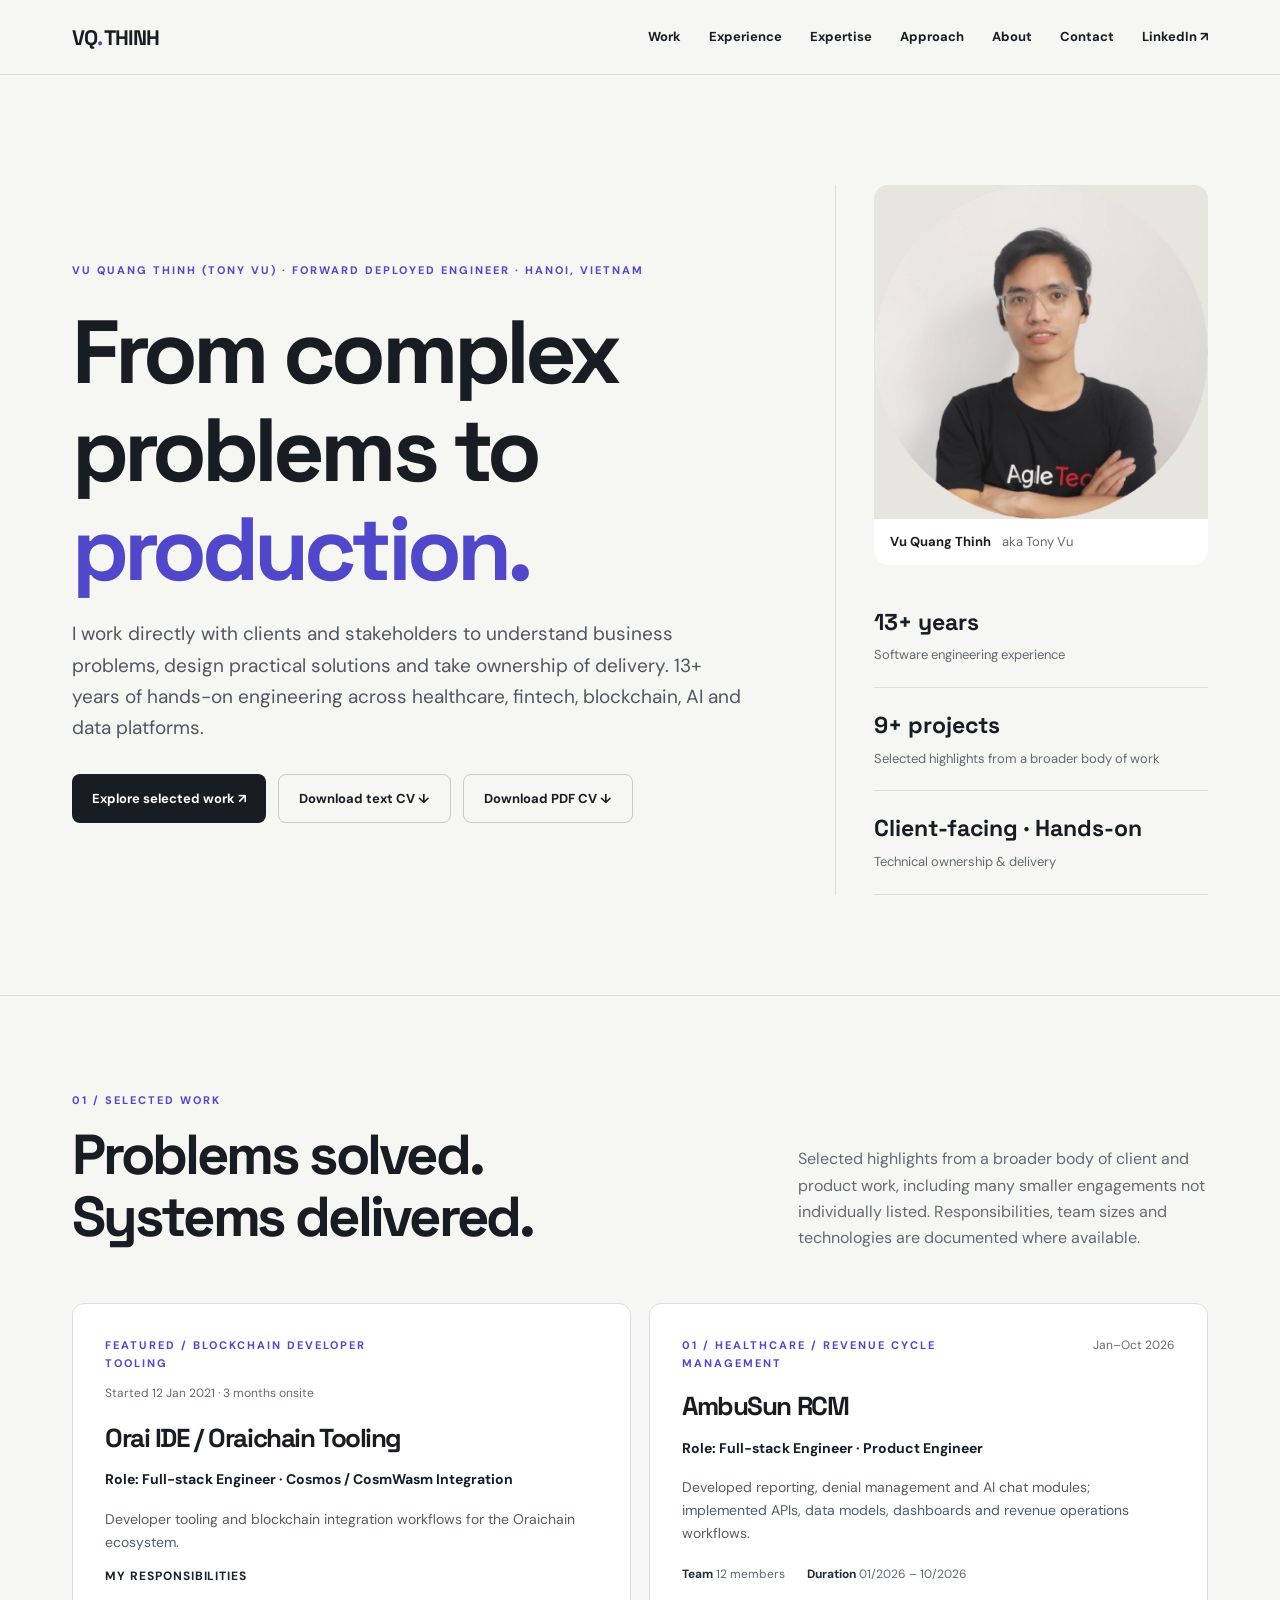
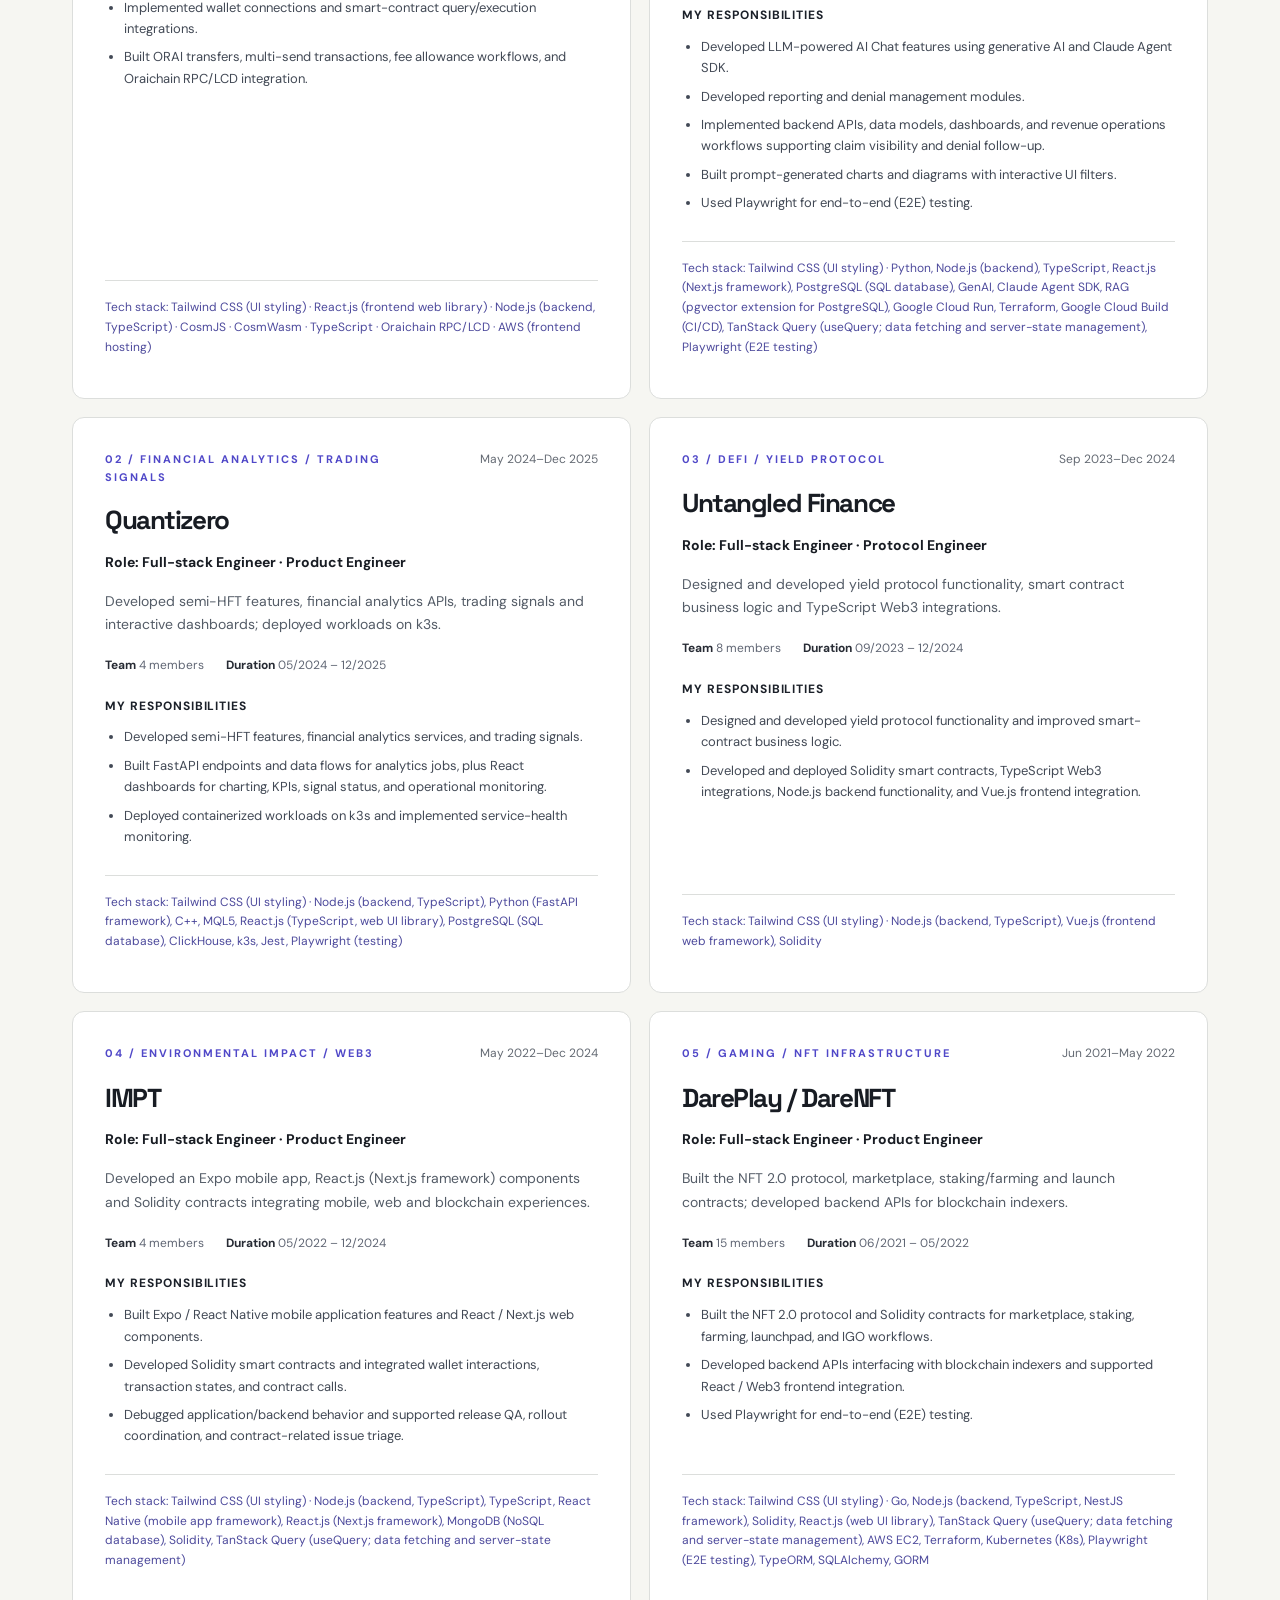
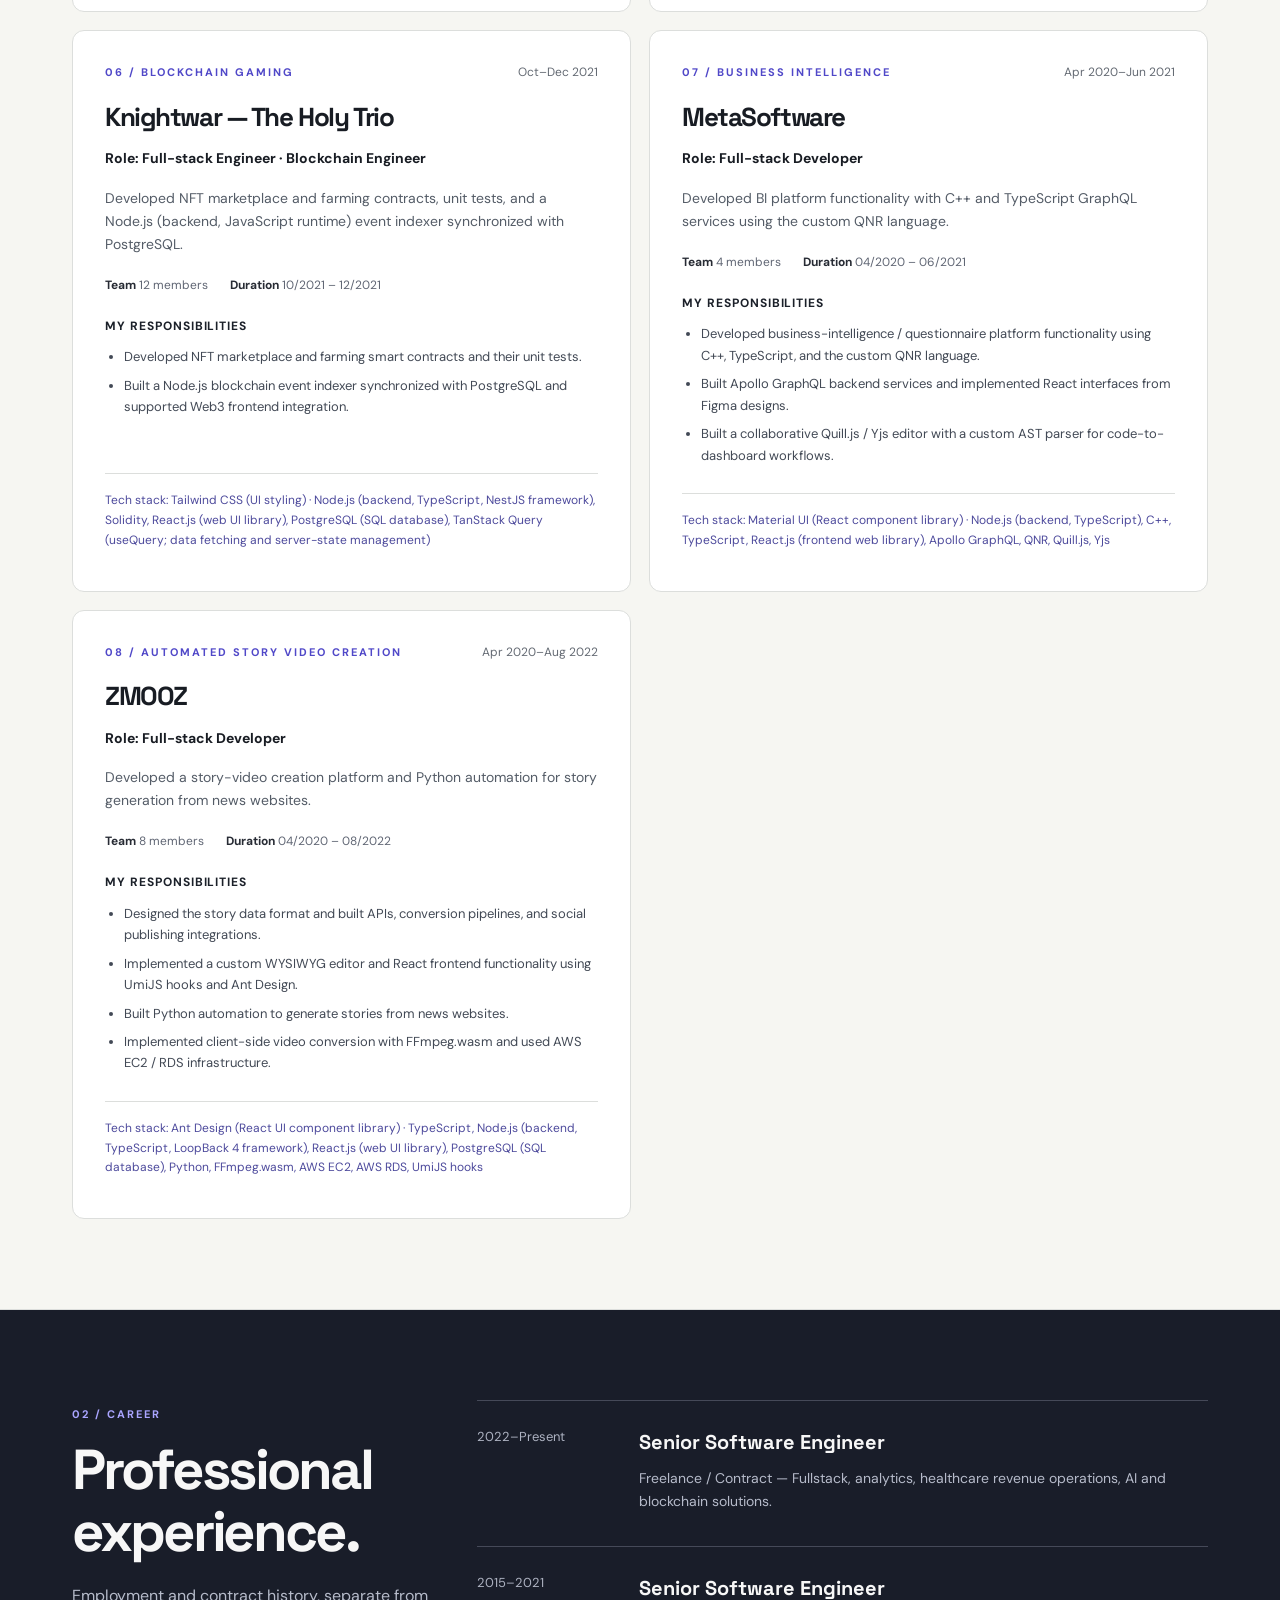
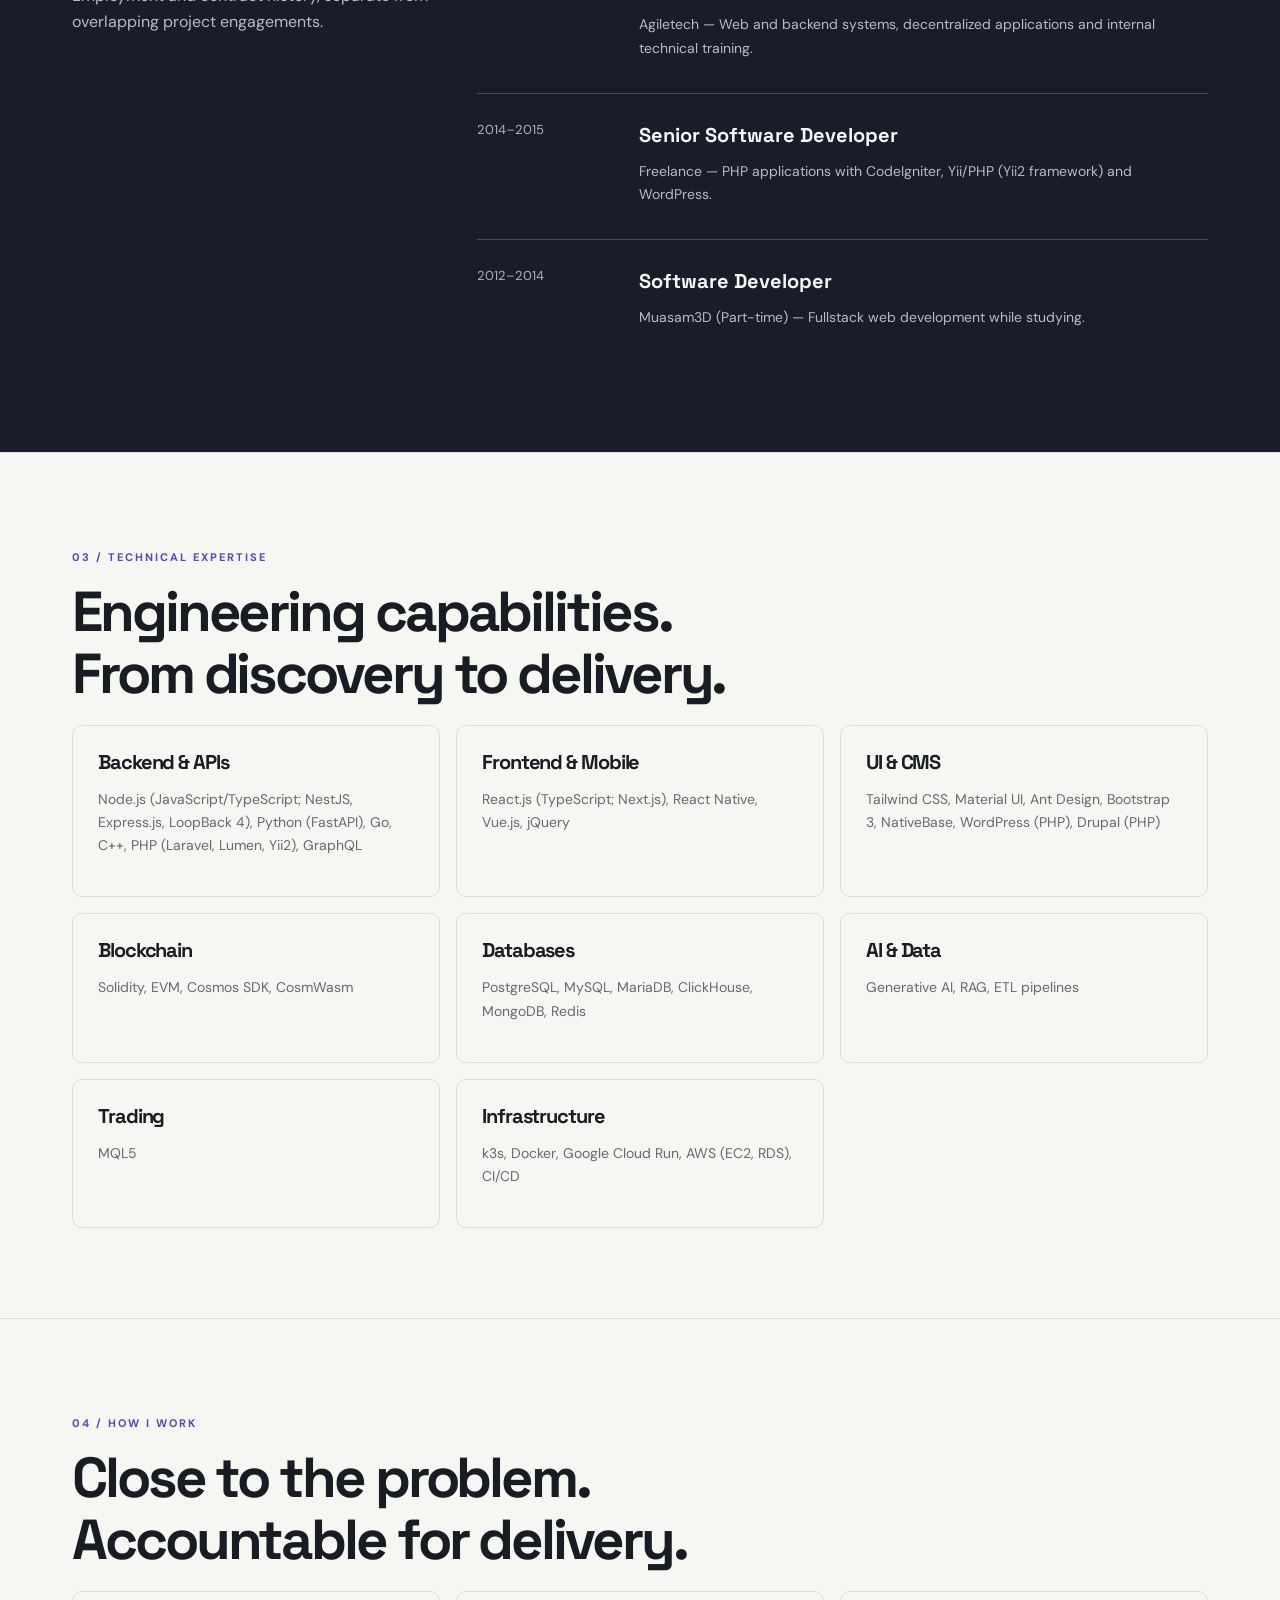
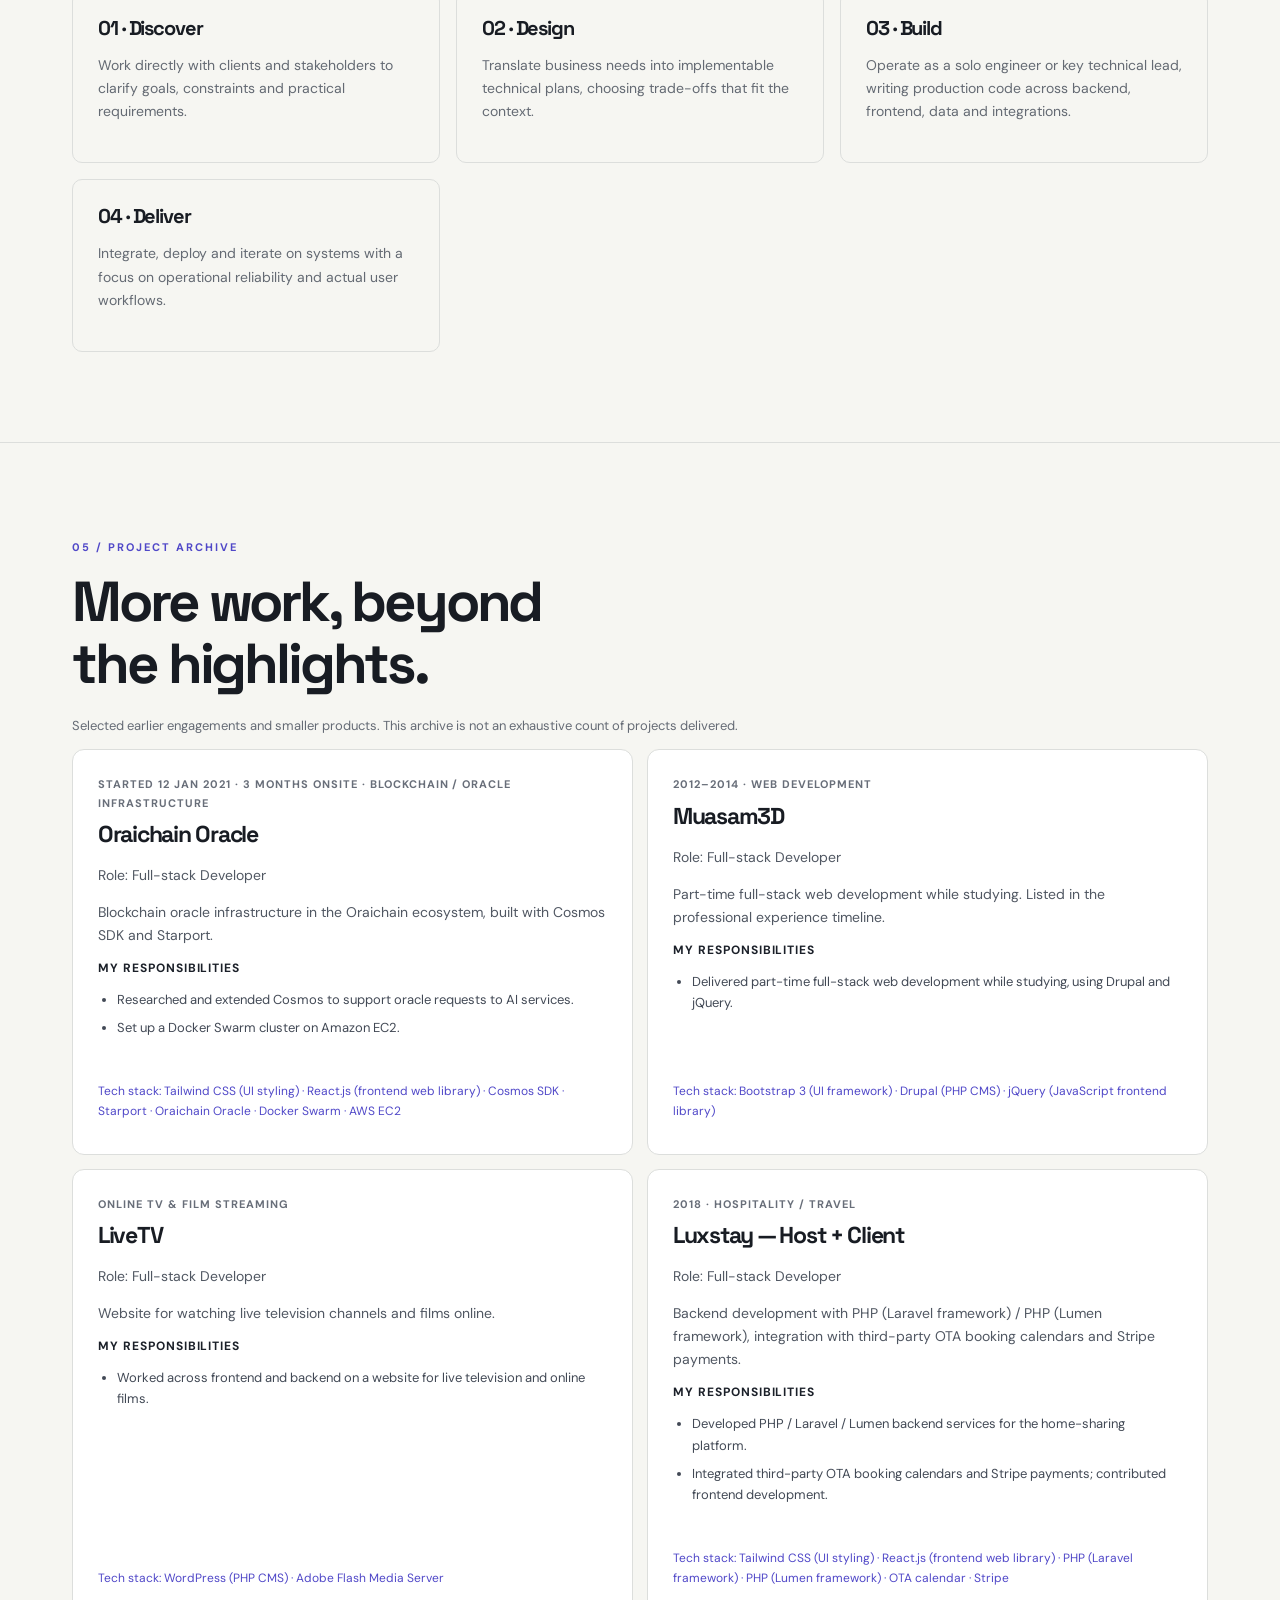
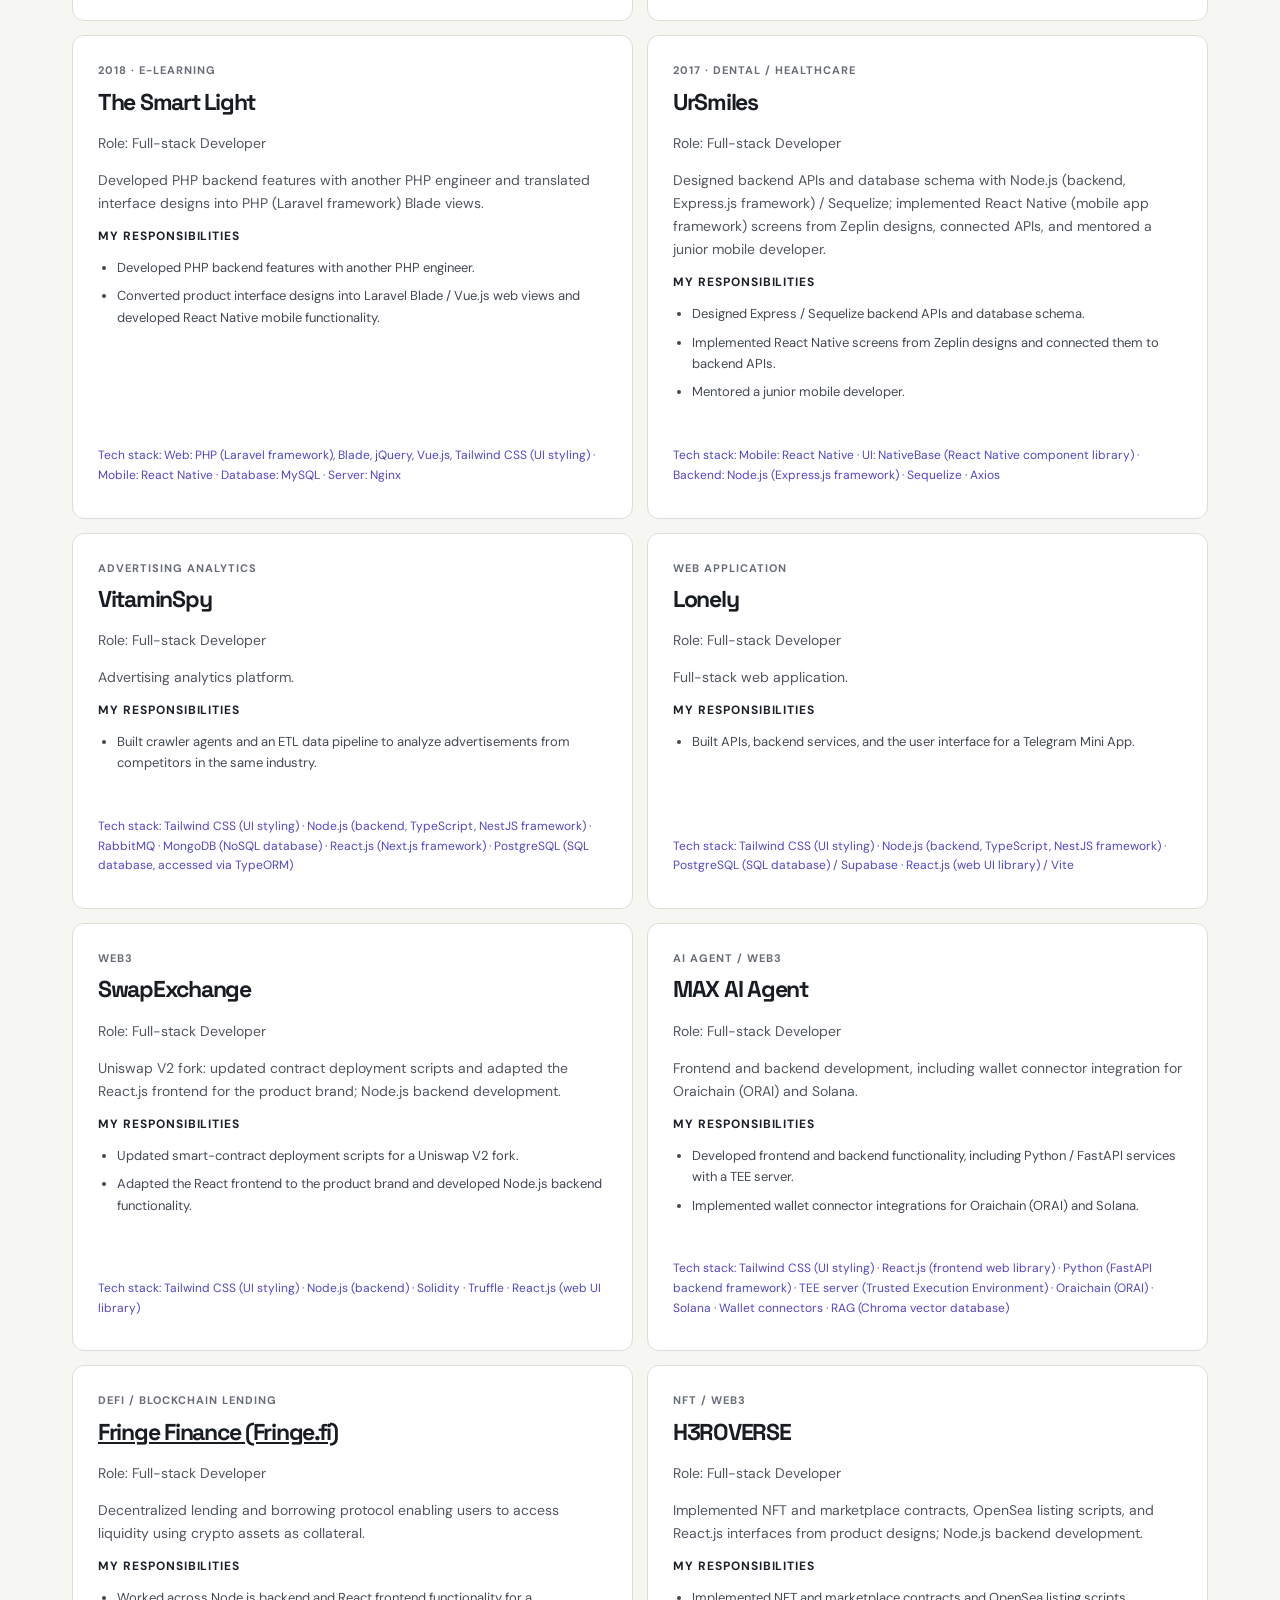
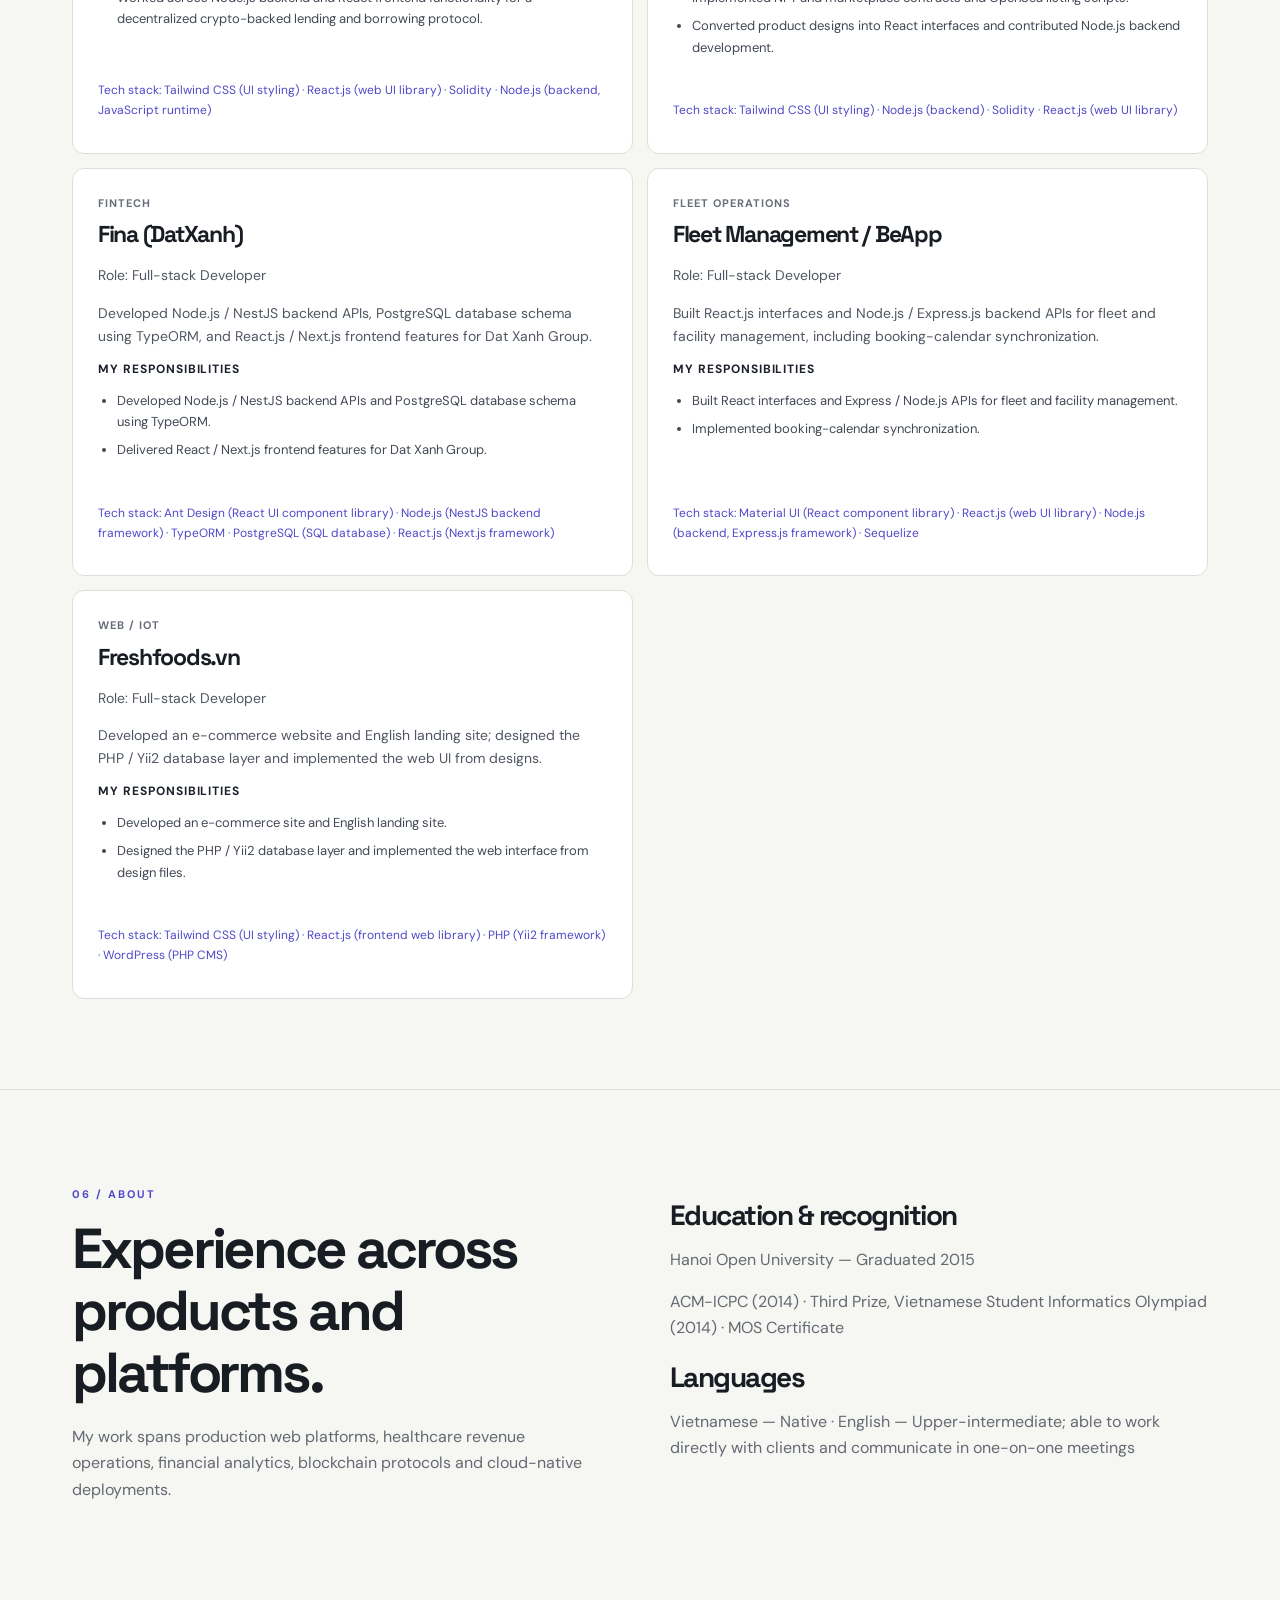
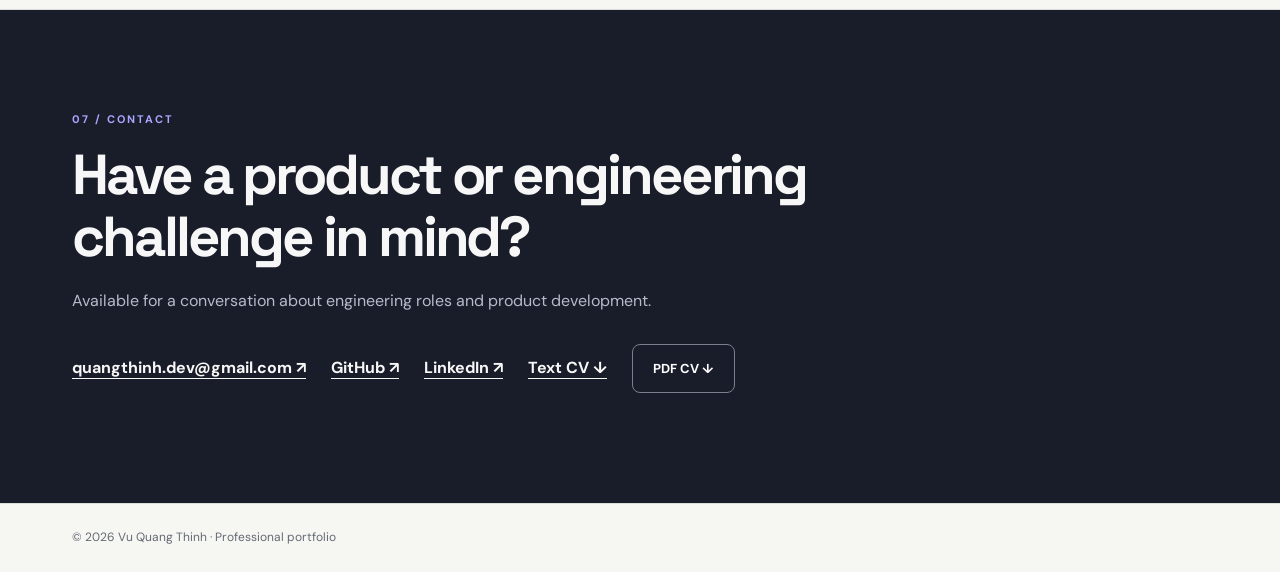
==== commit 05b6d700: "Align confirmed ORM, cloud infrastructure and RAG project details" ====
--- a/index.html
+++ b/index.html
@@ -4,22 +4,22 @@
 .cv-meta{display:flex;flex-wrap:wrap;gap:8px 22px;font-size:12px;color:#606674;margin:12px 0 16px}.cv-meta b{color:#272b34}.contributions{font-size:13px;line-height:1.65;color:#424955;margin:5px 0 20px}.contributions strong{display:block;color:#1b2029;font-size:12px;text-transform:uppercase;letter-spacing:.08em}.contributions ul{margin:10px 0 0;padding-left:19px}.contributions li{margin:0 0 7px}.project{min-height:0}.project h3{font-size:26px}.cv-note{font-size:13px;color:#656b75;max-width:700px}.project .stack{margin-top:auto}.cv-details{padding:28px;background:#fff;border:1px solid var(--line);border-radius:12px}.cv-details h3{margin:0 0 14px;font-size:22px}.cv-details p{margin:9px 0;color:#565d69}.project-top .index{max-width:65%}@media(min-width:900px){.projects .project:first-child,.projects .project:nth-child(2){grid-column:span 1}}.button{border:0;cursor:pointer;font-family:inherit}.button.secondary{border:1px solid #c7c9cd}.contact .button.secondary{color:#fff;border-color:#7b8090}.contactlinks{align-items:center}@media(max-width:600px){.links{flex-wrap:wrap;justify-content:flex-start;gap:12px 18px}.links a:last-child{display:inline}} .hero-portrait{margin:0 0 20px;position:relative;overflow:hidden;border-radius:14px;background:#e6e5e0}.hero-portrait img{width:100%;height:auto;aspect-ratio:1/1;object-fit:cover;object-position:center 30%;display:block}.hero-portrait figcaption{padding:12px 16px;font-size:13px;font-weight:700;background:#fff}.hero-portrait figcaption span{color:var(--muted);font-weight:400;margin-left:8px}@media(max-width:850px){.hero-portrait{grid-column:1/-1;max-width:360px}}.archive-grid{display:grid;grid-template-columns:repeat(2,minmax(0,1fr));gap:14px}.archive-card{background:#fff;border:1px solid var(--line);border-radius:12px;padding:25px;display:flex;flex-direction:column}.archive-card h3{font-size:23px;margin:10px 0}.archive-card>p{font-size:14px;color:#505762;margin:7px 0}.archive-card .stack{margin-top:auto;padding-top:16px;font-size:12px;color:#5048c8}.archive-meta{font-size:11px;letter-spacing:.09em;text-transform:uppercase;color:#686e79;font-weight:700}@media(max-width:650px){.archive-grid{grid-template-columns:1fr}}</style></head><body>
 <header class="nav"><div class="wrap navin"><a class="brand" href="#top">VQ<span style="color:var(--accent)">.</span> THINH</a><nav class="links" aria-label="Primary"><a href="#work">Work</a><a href="#experience">Experience</a><a href="#expertise">Expertise</a><a href="#approach">Approach</a><a href="#about">About</a><a href="#contact">Contact</a><a href="https://www.linkedin.com/in/vuquangthinh" target="_blank" rel="noopener noreferrer" aria-label="LinkedIn profile">LinkedIn ↗</a></nav></div></header>
 <main id="top"><div class="wrap"><div class="hero"><div><span class="eyebrow">Vu Quang Thinh (Tony Vu) · Forward Deployed Engineer · Hanoi, Vietnam</span><h1>From complex<br>problems to<br><span style="color:var(--accent)">production.</span></h1><p class="lead">I work directly with clients and stakeholders to understand business problems, design practical solutions and take ownership of delivery. 13+ years of hands-on engineering across healthcare, fintech, blockchain, AI and data platforms.</p><div class="actions"><a class="button" href="#work">Explore selected work ↗</a><a class="button secondary" href="/resume.txt" download="Vu_Quang_Thinh_Resume.txt">Download text CV ↓</a><a class="button secondary" href="/assets/Tony_CV.pdf" download="Vu_Quang_Thinh_CV.pdf">Download PDF CV ↓</a></div></div><aside class="hero-aside" aria-label="Profile highlights"><figure class="hero-portrait"><img src="/assets/images/resume-profile.png" alt="Portrait of Vu Quang Thinh (Tony Vu)" width="480" height="480" loading="eager" decoding="async" onerror="this.closest('figure').style.display='none'"><figcaption>Vu Quang Thinh <span>aka Tony Vu</span></figcaption></figure><div><strong>13+ years</strong><span>Software engineering experience</span></div><div><strong>9+ projects</strong><span>Selected highlights from a broader body of work</span></div><div><strong>Client-facing · Hands-on</strong><span>Technical ownership & delivery</span></div></aside></div></div>
-<section id="work"><div class="wrap"><div class="sectionhead"><div><span class="kicker">01 / Selected work</span><h2>Problems solved.<br>Systems delivered.</h2></div><p>Selected highlights from a broader body of client and product work, including many smaller engagements not individually listed. Responsibilities, team sizes and technologies are documented where available.</p></div><div class="projects"><article class="project" id="project-orai-ide"><div class="project-top"><span class="index">Featured / Blockchain Developer Tooling</span><span class="date">Started 12 Jan 2021 · 3 months onsite</span></div><h3>Orai IDE / Oraichain Tooling</h3><p class="role">Role: Full-stack Engineer · Cosmos / CosmWasm Integration</p><p>Developer tooling and blockchain integration workflows for the Oraichain ecosystem.</p><div class="contributions"><strong>My responsibilities</strong><ul><li>Implemented wallet connections and smart-contract query/execution integrations.</li><li>Built ORAI transfers, multi-send transactions, fee allowance workflows, and Oraichain RPC/LCD integration.</li></ul></div><p class="stack">Tech stack: Tailwind CSS (UI styling) · React.js (frontend web library) · Node.js (backend, TypeScript) · CosmJS · CosmWasm · TypeScript · Oraichain RPC/LCD · AWS (frontend hosting)</p></article><article class="project" id="project-1"><div class="project-top"><span class="index">01 / Healthcare / Revenue Cycle Management</span><span class="date">Jan–Oct 2026</span></div><h3>AmbuSun RCM</h3><p class="role">Role: Full-stack Engineer · Product Engineer</p><p>Developed reporting, denial management and AI chat modules; implemented APIs, data models, dashboards and revenue operations workflows.</p><div class="cv-meta"><span><b>Team</b> 12 members</span><span><b>Duration</b> 01/2026 – 10/2026</span></div><div class="contributions"><strong>My responsibilities</strong><ul><li>Developed LLM-powered AI Chat features using generative AI and Claude Agent SDK.</li><li>Developed reporting and denial management modules.</li><li>Implemented backend APIs, data models, dashboards, and revenue operations workflows supporting claim visibility and denial follow-up.</li><li>Built prompt-generated charts and diagrams with interactive UI filters.</li><li>Used Playwright for end-to-end (E2E) testing.</li></ul></div><p class="stack">Tech stack: Tailwind CSS (UI styling) · Python, Node.js (backend), TypeScript, React.js (Next.js framework), PostgreSQL (SQL database), GenAI, Claude Agent SDK, RAG, Google Cloud Run, TanStack Query (useQuery; data fetching and server-state management), Playwright (E2E testing)</p></article><article class="project" id="project-2"><div class="project-top"><span class="index">02 / Financial Analytics / Trading Signals</span><span class="date">May 2024–Dec 2025</span></div><h3>Quantizero</h3><p class="role">Role: Full-stack Engineer · Product Engineer</p><p>Developed semi-HFT features, financial analytics APIs, trading signals and interactive dashboards; deployed workloads on k3s.</p><div class="cv-meta"><span><b>Team</b> 4 members</span><span><b>Duration</b> 05/2024 – 12/2025</span></div><div class="contributions"><strong>My responsibilities</strong><ul><li>Developed semi-HFT features, financial analytics services, and trading signals.</li><li>Built FastAPI endpoints and data flows for analytics jobs, plus React dashboards for charting, KPIs, signal status, and operational monitoring.</li><li>Deployed containerized workloads on k3s and implemented service-health monitoring.</li></ul></div><p class="stack">Tech stack: Tailwind CSS (UI styling) · Node.js (backend, TypeScript), Python (FastAPI framework), C++, MQL5, React.js (TypeScript, web UI library), PostgreSQL (SQL database), ClickHouse, k3s, Jest, Playwright (testing)</p></article><article class="project" id="project-3"><div class="project-top"><span class="index">03 / DeFi / Yield Protocol</span><span class="date">Sep 2023–Dec 2024</span></div><h3>Untangled Finance</h3><p class="role">Role: Full-stack Engineer · Protocol Engineer</p><p>Designed and developed yield protocol functionality, smart contract business logic and TypeScript Web3 integrations.</p><div class="cv-meta"><span><b>Team</b> 8 members</span><span><b>Duration</b> 09/2023 – 12/2024</span></div><div class="contributions"><strong>My responsibilities</strong><ul><li>Designed and developed yield protocol functionality and improved smart-contract business logic.</li><li>Developed and deployed Solidity smart contracts, TypeScript Web3 integrations, Node.js backend functionality, and Vue.js frontend integration.</li></ul></div><p class="stack">Tech stack: Tailwind CSS (UI styling) · Node.js (backend, TypeScript), Vue.js (frontend web framework), Solidity</p></article><article class="project" id="project-4"><div class="project-top"><span class="index">04 / Environmental Impact / Web3</span><span class="date">May 2022–Dec 2024</span></div><h3>IMPT</h3><p class="role">Role: Full-stack Engineer · Product Engineer</p><p>Developed an Expo mobile app, React.js (Next.js framework) components and Solidity contracts integrating mobile, web and blockchain experiences.</p><div class="cv-meta"><span><b>Team</b> 4 members</span><span><b>Duration</b> 05/2022 – 12/2024</span></div><div class="contributions"><strong>My responsibilities</strong><ul><li>Built Expo / React Native mobile application features and React / Next.js web components.</li><li>Developed Solidity smart contracts and integrated wallet interactions, transaction states, and contract calls.</li><li>Debugged application/backend behavior and supported release QA, rollout coordination, and contract-related issue triage.</li></ul></div><p class="stack">Tech stack: Tailwind CSS (UI styling) · Node.js (backend, TypeScript), TypeScript, React Native (mobile app framework), React.js (Next.js framework), MongoDB (NoSQL database), Solidity, TanStack Query (useQuery; data fetching and server-state management)</p></article><article class="project" id="project-5"><div class="project-top"><span class="index">05 / Gaming / NFT Infrastructure</span><span class="date">Jun 2021–May 2022</span></div><h3>DarePlay / DareNFT</h3><p class="role">Role: Full-stack Engineer · Product Engineer</p><p>Built the NFT 2.0 protocol, marketplace, staking/farming and launch contracts; developed backend APIs for blockchain indexers.</p><div class="cv-meta"><span><b>Team</b> 15 members</span><span><b>Duration</b> 06/2021 – 05/2022</span></div><div class="contributions"><strong>My responsibilities</strong><ul><li>Built the NFT 2.0 protocol and Solidity contracts for marketplace, staking, farming, launchpad, and IGO workflows.</li><li>Developed backend APIs interfacing with blockchain indexers and supported React / Web3 frontend integration.</li><li>Used Playwright for end-to-end (E2E) testing.</li></ul></div><p class="stack">Tech stack: Tailwind CSS (UI styling) · Go, Node.js (backend, TypeScript, NestJS framework), Solidity, React.js (web UI library), TanStack Query (useQuery; data fetching and server-state management), AWS EC2, Terraform, Kubernetes (K8s), Playwright (E2E testing)</p></article><article class="project" id="project-6"><div class="project-top"><span class="index">06 / Blockchain Gaming</span><span class="date">Oct–Dec 2021</span></div><h3>Knightwar — The Holy Trio</h3><p class="role">Role: Full-stack Engineer · Blockchain Engineer</p><p>Developed NFT marketplace and farming contracts, unit tests, and a Node.js (backend, JavaScript runtime) event indexer synchronized with PostgreSQL.</p><div class="cv-meta"><span><b>Team</b> 12 members</span><span><b>Duration</b> 10/2021 – 12/2021</span></div><div class="contributions"><strong>My responsibilities</strong><ul><li>Developed NFT marketplace and farming smart contracts and their unit tests.</li><li>Built a Node.js blockchain event indexer synchronized with PostgreSQL and supported Web3 frontend integration.</li></ul></div><p class="stack">Tech stack: Tailwind CSS (UI styling) · Node.js (backend, TypeScript, NestJS framework), Solidity, React.js (web UI library), PostgreSQL (SQL database), TanStack Query (useQuery; data fetching and server-state management)</p></article><article class="project" id="project-7"><div class="project-top"><span class="index">07 / Business Intelligence</span><span class="date">Apr 2020–Jun 2021</span></div><h3>MetaSoftware</h3><p class="role">Role: Full-stack Developer</p><p>Developed BI platform functionality with C++ and TypeScript GraphQL services using the custom QNR language.</p><div class="cv-meta"><span><b>Team</b> 4 members</span><span><b>Duration</b> 04/2020 – 06/2021</span></div><div class="contributions"><strong>My responsibilities</strong><ul><li>Developed business-intelligence / questionnaire platform functionality using C++, TypeScript, and the custom QNR language.</li><li>Built Apollo GraphQL backend services and implemented React interfaces from Figma designs.</li><li>Built a collaborative Quill.js / Yjs editor with a custom AST parser for code-to-dashboard workflows.</li></ul></div><p class="stack">Tech stack: Material UI (React component library) · Node.js (backend, TypeScript), C++, TypeScript, React.js (frontend web library), Apollo GraphQL, QNR, Quill.js, Yjs</p></article><article class="project" id="project-8"><div class="project-top"><span class="index">08 / Automated Story Video Creation</span><span class="date">Apr 2020–Aug 2022</span></div><h3>ZMOOZ</h3><p class="role">Role: Full-stack Developer</p><p>Developed a story-video creation platform and Python automation for story generation from news websites.</p><div class="cv-meta"><span><b>Team</b> 8 members</span><span><b>Duration</b> 04/2020 – 08/2022</span></div><div class="contributions"><strong>My responsibilities</strong><ul><li>Designed the story data format and built APIs, conversion pipelines, and social publishing integrations.</li><li>Implemented a custom WYSIWYG editor and React frontend functionality using UmiJS hooks and Ant Design.</li><li>Built Python automation to generate stories from news websites.</li><li>Implemented client-side video conversion with FFmpeg.wasm and used AWS EC2 / RDS infrastructure.</li></ul></div><p class="stack">Tech stack: Ant Design (React UI component library) · TypeScript, Node.js (backend, TypeScript, LoopBack 4 framework), React.js (web UI library), PostgreSQL (SQL database), Python, FFmpeg.wasm, AWS EC2, AWS RDS, UmiJS hooks</p></article></div></div></section>
+<section id="work"><div class="wrap"><div class="sectionhead"><div><span class="kicker">01 / Selected work</span><h2>Problems solved.<br>Systems delivered.</h2></div><p>Selected highlights from a broader body of client and product work, including many smaller engagements not individually listed. Responsibilities, team sizes and technologies are documented where available.</p></div><div class="projects"><article class="project" id="project-orai-ide"><div class="project-top"><span class="index">Featured / Blockchain Developer Tooling</span><span class="date">Started 12 Jan 2021 · 3 months onsite</span></div><h3>Orai IDE / Oraichain Tooling</h3><p class="role">Role: Full-stack Engineer · Cosmos / CosmWasm Integration</p><p>Developer tooling and blockchain integration workflows for the Oraichain ecosystem.</p><div class="contributions"><strong>My responsibilities</strong><ul><li>Implemented wallet connections and smart-contract query/execution integrations.</li><li>Built ORAI transfers, multi-send transactions, fee allowance workflows, and Oraichain RPC/LCD integration.</li></ul></div><p class="stack">Tech stack: Tailwind CSS (UI styling) · React.js (frontend web library) · Node.js (backend, TypeScript) · CosmJS · CosmWasm · TypeScript · Oraichain RPC/LCD · AWS (frontend hosting)</p></article><article class="project" id="project-1"><div class="project-top"><span class="index">01 / Healthcare / Revenue Cycle Management</span><span class="date">Jan–Oct 2026</span></div><h3>AmbuSun RCM</h3><p class="role">Role: Full-stack Engineer · Product Engineer</p><p>Developed reporting, denial management and AI chat modules; implemented APIs, data models, dashboards and revenue operations workflows.</p><div class="cv-meta"><span><b>Team</b> 12 members</span><span><b>Duration</b> 01/2026 – 10/2026</span></div><div class="contributions"><strong>My responsibilities</strong><ul><li>Developed LLM-powered AI Chat features using generative AI and Claude Agent SDK.</li><li>Developed reporting and denial management modules.</li><li>Implemented backend APIs, data models, dashboards, and revenue operations workflows supporting claim visibility and denial follow-up.</li><li>Built prompt-generated charts and diagrams with interactive UI filters.</li><li>Used Playwright for end-to-end (E2E) testing.</li></ul></div><p class="stack">Tech stack: Tailwind CSS (UI styling) · Python, Node.js (backend), TypeScript, React.js (Next.js framework), PostgreSQL (SQL database), GenAI, Claude Agent SDK, RAG (pgvector extension for PostgreSQL), Google Cloud Run, Terraform, Google Cloud Build (CI/CD), TanStack Query (useQuery; data fetching and server-state management), Playwright (E2E testing)</p></article><article class="project" id="project-2"><div class="project-top"><span class="index">02 / Financial Analytics / Trading Signals</span><span class="date">May 2024–Dec 2025</span></div><h3>Quantizero</h3><p class="role">Role: Full-stack Engineer · Product Engineer</p><p>Developed semi-HFT features, financial analytics APIs, trading signals and interactive dashboards; deployed workloads on k3s.</p><div class="cv-meta"><span><b>Team</b> 4 members</span><span><b>Duration</b> 05/2024 – 12/2025</span></div><div class="contributions"><strong>My responsibilities</strong><ul><li>Developed semi-HFT features, financial analytics services, and trading signals.</li><li>Built FastAPI endpoints and data flows for analytics jobs, plus React dashboards for charting, KPIs, signal status, and operational monitoring.</li><li>Deployed containerized workloads on k3s and implemented service-health monitoring.</li></ul></div><p class="stack">Tech stack: Tailwind CSS (UI styling) · Node.js (backend, TypeScript), Python (FastAPI framework), C++, MQL5, React.js (TypeScript, web UI library), PostgreSQL (SQL database), ClickHouse, k3s, Jest, Playwright (testing)</p></article><article class="project" id="project-3"><div class="project-top"><span class="index">03 / DeFi / Yield Protocol</span><span class="date">Sep 2023–Dec 2024</span></div><h3>Untangled Finance</h3><p class="role">Role: Full-stack Engineer · Protocol Engineer</p><p>Designed and developed yield protocol functionality, smart contract business logic and TypeScript Web3 integrations.</p><div class="cv-meta"><span><b>Team</b> 8 members</span><span><b>Duration</b> 09/2023 – 12/2024</span></div><div class="contributions"><strong>My responsibilities</strong><ul><li>Designed and developed yield protocol functionality and improved smart-contract business logic.</li><li>Developed and deployed Solidity smart contracts, TypeScript Web3 integrations, Node.js backend functionality, and Vue.js frontend integration.</li></ul></div><p class="stack">Tech stack: Tailwind CSS (UI styling) · Node.js (backend, TypeScript), Vue.js (frontend web framework), Solidity</p></article><article class="project" id="project-4"><div class="project-top"><span class="index">04 / Environmental Impact / Web3</span><span class="date">May 2022–Dec 2024</span></div><h3>IMPT</h3><p class="role">Role: Full-stack Engineer · Product Engineer</p><p>Developed an Expo mobile app, React.js (Next.js framework) components and Solidity contracts integrating mobile, web and blockchain experiences.</p><div class="cv-meta"><span><b>Team</b> 4 members</span><span><b>Duration</b> 05/2022 – 12/2024</span></div><div class="contributions"><strong>My responsibilities</strong><ul><li>Built Expo / React Native mobile application features and React / Next.js web components.</li><li>Developed Solidity smart contracts and integrated wallet interactions, transaction states, and contract calls.</li><li>Debugged application/backend behavior and supported release QA, rollout coordination, and contract-related issue triage.</li></ul></div><p class="stack">Tech stack: Tailwind CSS (UI styling) · Node.js (backend, TypeScript), TypeScript, React Native (mobile app framework), React.js (Next.js framework), MongoDB (NoSQL database), Solidity, TanStack Query (useQuery; data fetching and server-state management)</p></article><article class="project" id="project-5"><div class="project-top"><span class="index">05 / Gaming / NFT Infrastructure</span><span class="date">Jun 2021–May 2022</span></div><h3>DarePlay / DareNFT</h3><p class="role">Role: Full-stack Engineer · Product Engineer</p><p>Built the NFT 2.0 protocol, marketplace, staking/farming and launch contracts; developed backend APIs for blockchain indexers.</p><div class="cv-meta"><span><b>Team</b> 15 members</span><span><b>Duration</b> 06/2021 – 05/2022</span></div><div class="contributions"><strong>My responsibilities</strong><ul><li>Built the NFT 2.0 protocol and Solidity contracts for marketplace, staking, farming, launchpad, and IGO workflows.</li><li>Developed backend APIs interfacing with blockchain indexers and supported React / Web3 frontend integration.</li><li>Used Playwright for end-to-end (E2E) testing.</li></ul></div><p class="stack">Tech stack: Tailwind CSS (UI styling) · Go, Node.js (backend, TypeScript, NestJS framework), Solidity, React.js (web UI library), TanStack Query (useQuery; data fetching and server-state management), AWS EC2, Terraform, Kubernetes (K8s), Playwright (E2E testing), TypeORM, SQLAlchemy, GORM</p></article><article class="project" id="project-6"><div class="project-top"><span class="index">06 / Blockchain Gaming</span><span class="date">Oct–Dec 2021</span></div><h3>Knightwar — The Holy Trio</h3><p class="role">Role: Full-stack Engineer · Blockchain Engineer</p><p>Developed NFT marketplace and farming contracts, unit tests, and a Node.js (backend, JavaScript runtime) event indexer synchronized with PostgreSQL.</p><div class="cv-meta"><span><b>Team</b> 12 members</span><span><b>Duration</b> 10/2021 – 12/2021</span></div><div class="contributions"><strong>My responsibilities</strong><ul><li>Developed NFT marketplace and farming smart contracts and their unit tests.</li><li>Built a Node.js blockchain event indexer synchronized with PostgreSQL and supported Web3 frontend integration.</li></ul></div><p class="stack">Tech stack: Tailwind CSS (UI styling) · Node.js (backend, TypeScript, NestJS framework), Solidity, React.js (web UI library), PostgreSQL (SQL database), TanStack Query (useQuery; data fetching and server-state management)</p></article><article class="project" id="project-7"><div class="project-top"><span class="index">07 / Business Intelligence</span><span class="date">Apr 2020–Jun 2021</span></div><h3>MetaSoftware</h3><p class="role">Role: Full-stack Developer</p><p>Developed BI platform functionality with C++ and TypeScript GraphQL services using the custom QNR language.</p><div class="cv-meta"><span><b>Team</b> 4 members</span><span><b>Duration</b> 04/2020 – 06/2021</span></div><div class="contributions"><strong>My responsibilities</strong><ul><li>Developed business-intelligence / questionnaire platform functionality using C++, TypeScript, and the custom QNR language.</li><li>Built Apollo GraphQL backend services and implemented React interfaces from Figma designs.</li><li>Built a collaborative Quill.js / Yjs editor with a custom AST parser for code-to-dashboard workflows.</li></ul></div><p class="stack">Tech stack: Material UI (React component library) · Node.js (backend, TypeScript), C++, TypeScript, React.js (frontend web library), Apollo GraphQL, QNR, Quill.js, Yjs</p></article><article class="project" id="project-8"><div class="project-top"><span class="index">08 / Automated Story Video Creation</span><span class="date">Apr 2020–Aug 2022</span></div><h3>ZMOOZ</h3><p class="role">Role: Full-stack Developer</p><p>Developed a story-video creation platform and Python automation for story generation from news websites.</p><div class="cv-meta"><span><b>Team</b> 8 members</span><span><b>Duration</b> 04/2020 – 08/2022</span></div><div class="contributions"><strong>My responsibilities</strong><ul><li>Designed the story data format and built APIs, conversion pipelines, and social publishing integrations.</li><li>Implemented a custom WYSIWYG editor and React frontend functionality using UmiJS hooks and Ant Design.</li><li>Built Python automation to generate stories from news websites.</li><li>Implemented client-side video conversion with FFmpeg.wasm and used AWS EC2 / RDS infrastructure.</li></ul></div><p class="stack">Tech stack: Ant Design (React UI component library) · TypeScript, Node.js (backend, TypeScript, LoopBack 4 framework), React.js (web UI library), PostgreSQL (SQL database), Python, FFmpeg.wasm, AWS EC2, AWS RDS, UmiJS hooks</p></article></div></div></section>
 <section class="dark" id="experience"><div class="wrap timeline"><div><span class="kicker">02 / Career</span><h2>Professional experience.</h2><p style="color:#b6bbca">Employment and contract history, separate from overlapping project engagements.</p></div><div><div class="timeline-item"><span class="period">2022–Present</span><div><strong>Senior Software Engineer</strong><p>Freelance / Contract — Fullstack, analytics, healthcare revenue operations, AI and blockchain solutions.</p></div></div><div class="timeline-item"><span class="period">2015–2021</span><div><strong>Senior Software Engineer</strong><p>Agiletech — Web and backend systems, decentralized applications and internal technical training.</p></div></div><div class="timeline-item"><span class="period">2014–2015</span><div><strong>Senior Software Developer</strong><p>Freelance — PHP applications with CodeIgniter, Yii/PHP (Yii2 framework) and WordPress.</p></div></div><div class="timeline-item"><span class="period">2012–2014</span><div><strong>Software Developer</strong><p>Muasam3D (Part-time) — Fullstack web development while studying.</p></div></div></div></div></section>
 <section id="expertise"><div class="wrap"><span class="kicker">03 / Technical expertise</span><h2>Engineering capabilities.<br>From discovery to delivery.</h2><div class="expertise"><article><h3>Backend &amp; APIs</h3><p>Node.js (JavaScript/TypeScript; NestJS, Express.js, LoopBack 4), Python (FastAPI), Go, C++, PHP (Laravel, Lumen, Yii2), GraphQL</p></article><article><h3>Frontend &amp; Mobile</h3><p>React.js (TypeScript; Next.js), React Native, Vue.js, jQuery</p></article><article><h3>UI &amp; CMS</h3><p>Tailwind CSS, Material UI, Ant Design, Bootstrap 3, NativeBase, WordPress (PHP), Drupal (PHP)</p></article><article><h3>Blockchain</h3><p>Solidity, EVM, Cosmos SDK, CosmWasm</p></article><article><h3>Databases</h3><p>PostgreSQL, MySQL, MariaDB, ClickHouse, MongoDB, Redis</p></article><article><h3>AI &amp; Data</h3><p>Generative AI, RAG, ETL pipelines</p></article><article><h3>Trading</h3><p>MQL5</p></article><article><h3>Infrastructure</h3><p>k3s, Docker, Google Cloud Run, AWS (EC2, RDS), CI/CD</p></article></div></div></section>
-<section id="approach"><div class="wrap"><span class="kicker">04 / How I work</span><h2>Close to the problem.<br>Accountable for delivery.</h2><div class="expertise"><article><h3>01 · Discover</h3><p>Work directly with clients and stakeholders to clarify goals, constraints and practical requirements.</p></article><article><h3>02 · Design</h3><p>Translate business needs into implementable technical plans, choosing trade-offs that fit the context.</p></article><article><h3>03 · Build</h3><p>Operate as a solo engineer or key technical lead, writing production code across backend, frontend, data and integrations.</p></article><article><h3>04 · Deliver</h3><p>Integrate, deploy and iterate on systems with a focus on operational reliability and actual user workflows.</p></article></div></div></section><section id="additional"><div class="wrap"><span class="kicker">05 / Project archive</span><h2>More work, beyond<br>the highlights.</h2><p class="cv-note">Selected earlier engagements and smaller products. This archive is not an exhaustive count of projects delivered.</p><div class="archive-grid"><article class="archive-card" id="project-oraichain-oracle"><div class="archive-meta">Started 12 Jan 2021 · 3 months onsite · Blockchain / Oracle Infrastructure</div><h3>Oraichain Oracle</h3><p class="role">Role: Full-stack Developer</p><p>Blockchain oracle infrastructure in the Oraichain ecosystem, built with Cosmos SDK and Starport.</p><div class="contributions"><strong>My responsibilities</strong><ul><li>Researched and extended Cosmos to support oracle requests to AI services.</li></ul></div><p class="stack">Tech stack: Tailwind CSS (UI styling) · React.js (frontend web library) · Cosmos SDK · Starport · Oraichain Oracle</p></article><article class="archive-card"><span class="archive-meta">2012–2014 · Web development</span><h3>Muasam3D</h3><p class="role">Role: Full-stack Developer</p><p>Part-time full-stack web development while studying. Listed in the professional experience timeline.</p><div class="contributions"><strong>My responsibilities</strong><ul><li>Delivered part-time full-stack web development while studying, using Drupal and jQuery.</li></ul></div><p class="stack">Tech stack: Bootstrap 3 (UI framework) · Drupal (PHP CMS) · jQuery (JavaScript frontend library)</p></article><article class="archive-card"><span class="archive-meta">Online TV & Film Streaming</span><h3>LiveTV</h3><p class="role">Role: Full-stack Developer</p><p>Website for watching live television channels and films online.</p><div class="contributions"><strong>My responsibilities</strong><ul><li>Worked across frontend and backend on a website for live television and online films.</li></ul></div><p class="stack">Tech stack: WordPress (PHP CMS) · Adobe Flash Media Server</p></article>
+<section id="approach"><div class="wrap"><span class="kicker">04 / How I work</span><h2>Close to the problem.<br>Accountable for delivery.</h2><div class="expertise"><article><h3>01 · Discover</h3><p>Work directly with clients and stakeholders to clarify goals, constraints and practical requirements.</p></article><article><h3>02 · Design</h3><p>Translate business needs into implementable technical plans, choosing trade-offs that fit the context.</p></article><article><h3>03 · Build</h3><p>Operate as a solo engineer or key technical lead, writing production code across backend, frontend, data and integrations.</p></article><article><h3>04 · Deliver</h3><p>Integrate, deploy and iterate on systems with a focus on operational reliability and actual user workflows.</p></article></div></div></section><section id="additional"><div class="wrap"><span class="kicker">05 / Project archive</span><h2>More work, beyond<br>the highlights.</h2><p class="cv-note">Selected earlier engagements and smaller products. This archive is not an exhaustive count of projects delivered.</p><div class="archive-grid"><article class="archive-card" id="project-oraichain-oracle"><div class="archive-meta">Started 12 Jan 2021 · 3 months onsite · Blockchain / Oracle Infrastructure</div><h3>Oraichain Oracle</h3><p class="role">Role: Full-stack Developer</p><p>Blockchain oracle infrastructure in the Oraichain ecosystem, built with Cosmos SDK and Starport.</p><div class="contributions"><strong>My responsibilities</strong><ul><li>Researched and extended Cosmos to support oracle requests to AI services.</li><li>Set up a Docker Swarm cluster on Amazon EC2.</li></ul></div><p class="stack">Tech stack: Tailwind CSS (UI styling) · React.js (frontend web library) · Cosmos SDK · Starport · Oraichain Oracle · Docker Swarm · AWS EC2</p></article><article class="archive-card"><span class="archive-meta">2012–2014 · Web development</span><h3>Muasam3D</h3><p class="role">Role: Full-stack Developer</p><p>Part-time full-stack web development while studying. Listed in the professional experience timeline.</p><div class="contributions"><strong>My responsibilities</strong><ul><li>Delivered part-time full-stack web development while studying, using Drupal and jQuery.</li></ul></div><p class="stack">Tech stack: Bootstrap 3 (UI framework) · Drupal (PHP CMS) · jQuery (JavaScript frontend library)</p></article><article class="archive-card"><span class="archive-meta">Online TV & Film Streaming</span><h3>LiveTV</h3><p class="role">Role: Full-stack Developer</p><p>Website for watching live television channels and films online.</p><div class="contributions"><strong>My responsibilities</strong><ul><li>Worked across frontend and backend on a website for live television and online films.</li></ul></div><p class="stack">Tech stack: WordPress (PHP CMS) · Adobe Flash Media Server</p></article>
 <article class="archive-card"><span class="archive-meta">2018 · Hospitality / Travel</span><h3>Luxstay — Host + Client</h3><p class="role">Role: Full-stack Developer</p><p>Backend development with PHP (Laravel framework) / PHP (Lumen framework), integration with third-party OTA booking calendars and Stripe payments.</p><div class="contributions"><strong>My responsibilities</strong><ul><li>Developed PHP / Laravel / Lumen backend services for the home-sharing platform.</li><li>Integrated third-party OTA booking calendars and Stripe payments; contributed frontend development.</li></ul></div><p class="stack">Tech stack: Tailwind CSS (UI styling) · React.js (frontend web library) · PHP (Laravel framework) · PHP (Lumen framework) · OTA calendar · Stripe</p></article>
 <article class="archive-card"><span class="archive-meta">2018 · E-learning</span><h3>The Smart Light</h3><p class="role">Role: Full-stack Developer</p><p>Developed PHP backend features with another PHP engineer and translated interface designs into PHP (Laravel framework) Blade views.</p><div class="contributions"><strong>My responsibilities</strong><ul><li>Developed PHP backend features with another PHP engineer.</li><li>Converted product interface designs into Laravel Blade / Vue.js web views and developed React Native mobile functionality.</li></ul></div><p class="stack">Tech stack: Web: PHP (Laravel framework), Blade, jQuery, Vue.js, Tailwind CSS (UI styling) · Mobile: React Native · Database: MySQL · Server: Nginx</p></article>
 <article class="archive-card"><span class="archive-meta">2017 · Dental / Healthcare</span><h3>UrSmiles</h3><p class="role">Role: Full-stack Developer</p><p>Designed backend APIs and database schema with Node.js (backend, Express.js framework) / Sequelize; implemented React Native (mobile app framework) screens from Zeplin designs, connected APIs, and mentored a junior mobile developer.</p><div class="contributions"><strong>My responsibilities</strong><ul><li>Designed Express / Sequelize backend APIs and database schema.</li><li>Implemented React Native screens from Zeplin designs and connected them to backend APIs.</li><li>Mentored a junior mobile developer.</li></ul></div><p class="stack">Tech stack: Mobile: React Native · UI: NativeBase (React Native component library) · Backend: Node.js (Express.js framework) · Sequelize · Axios</p></article>
 
-<article class="archive-card"><span class="archive-meta">Advertising analytics</span><h3>VitaminSpy</h3><p class="role">Role: Full-stack Developer</p><p>Advertising analytics platform.</p><div class="contributions"><strong>My responsibilities</strong><ul><li>Built crawler agents and an ETL data pipeline to analyze advertisements from competitors in the same industry.</li></ul></div><p class="stack">Tech stack: Tailwind CSS (UI styling) · Node.js (backend, TypeScript, NestJS framework) · RabbitMQ · MongoDB (NoSQL database) · React.js (Next.js framework)</p></article>
+<article class="archive-card"><span class="archive-meta">Advertising analytics</span><h3>VitaminSpy</h3><p class="role">Role: Full-stack Developer</p><p>Advertising analytics platform.</p><div class="contributions"><strong>My responsibilities</strong><ul><li>Built crawler agents and an ETL data pipeline to analyze advertisements from competitors in the same industry.</li></ul></div><p class="stack">Tech stack: Tailwind CSS (UI styling) · Node.js (backend, TypeScript, NestJS framework) · RabbitMQ · MongoDB (NoSQL database) · React.js (Next.js framework) · PostgreSQL (SQL database, accessed via TypeORM)</p></article>
 <article class="archive-card"><span class="archive-meta">Web application</span><h3>Lonely</h3><p class="role">Role: Full-stack Developer</p><p>Full-stack web application.</p><div class="contributions"><strong>My responsibilities</strong><ul><li>Built APIs, backend services, and the user interface for a Telegram Mini App.</li></ul></div><p class="stack">Tech stack: Tailwind CSS (UI styling) · Node.js (backend, TypeScript, NestJS framework) · PostgreSQL (SQL database) / Supabase · React.js (web UI library) / Vite</p></article>
 <article class="archive-card"><span class="archive-meta">Web3</span><h3>SwapExchange</h3><p class="role">Role: Full-stack Developer</p><p>Uniswap V2 fork: updated contract deployment scripts and adapted the React.js frontend for the product brand; Node.js backend development.</p><div class="contributions"><strong>My responsibilities</strong><ul><li>Updated smart-contract deployment scripts for a Uniswap V2 fork.</li><li>Adapted the React frontend to the product brand and developed Node.js backend functionality.</li></ul></div><p class="stack">Tech stack: Tailwind CSS (UI styling) · Node.js (backend) · Solidity · Truffle · React.js (web UI library)</p></article>
-<article class="archive-card"><span class="archive-meta">AI Agent / Web3</span><h3>MAX AI Agent</h3><p class="role">Role: Full-stack Developer</p><p>Frontend and backend development, including wallet connector integration for Oraichain (ORAI) and Solana.</p><div class="contributions"><strong>My responsibilities</strong><ul><li>Developed frontend and backend functionality, including Python / FastAPI services with a TEE server.</li><li>Implemented wallet connector integrations for Oraichain (ORAI) and Solana.</li></ul></div><p class="stack">Tech stack: Tailwind CSS (UI styling) · React.js (frontend web library) · Python (FastAPI backend framework) · TEE server (Trusted Execution Environment) · Oraichain (ORAI) · Solana · Wallet connectors</p></article>
+<article class="archive-card"><span class="archive-meta">AI Agent / Web3</span><h3>MAX AI Agent</h3><p class="role">Role: Full-stack Developer</p><p>Frontend and backend development, including wallet connector integration for Oraichain (ORAI) and Solana.</p><div class="contributions"><strong>My responsibilities</strong><ul><li>Developed frontend and backend functionality, including Python / FastAPI services with a TEE server.</li><li>Implemented wallet connector integrations for Oraichain (ORAI) and Solana.</li></ul></div><p class="stack">Tech stack: Tailwind CSS (UI styling) · React.js (frontend web library) · Python (FastAPI backend framework) · TEE server (Trusted Execution Environment) · Oraichain (ORAI) · Solana · Wallet connectors · RAG (Chroma vector database)</p></article>
 <article class="archive-card"><span class="archive-meta">DeFi / Blockchain Lending</span><h3><a href="https://fringe.fi" target="_blank" rel="noopener noreferrer">Fringe Finance (Fringe.fi)</a></h3><p class="role">Role: Full-stack Developer</p><p>Decentralized lending and borrowing protocol enabling users to access liquidity using crypto assets as collateral.</p><div class="contributions"><strong>My responsibilities</strong><ul><li>Worked across Node.js backend and React frontend functionality for a decentralized crypto-backed lending and borrowing protocol.</li></ul></div><p class="stack">Tech stack: Tailwind CSS (UI styling) · React.js (web UI library) · Solidity · Node.js (backend, JavaScript runtime)</p></article>
 <article class="archive-card"><span class="archive-meta">NFT / Web3</span><h3>H3ROVERSE</h3><p class="role">Role: Full-stack Developer</p><p>Implemented NFT and marketplace contracts, OpenSea listing scripts, and React.js interfaces from product designs; Node.js backend development.</p><div class="contributions"><strong>My responsibilities</strong><ul><li>Implemented NFT and marketplace contracts and OpenSea listing scripts.</li><li>Converted product designs into React interfaces and contributed Node.js backend development.</li></ul></div><p class="stack">Tech stack: Tailwind CSS (UI styling) · Node.js (backend) · Solidity · React.js (web UI library)</p></article>
-<article class="archive-card"><span class="archive-meta">Fintech</span><h3>Fina (DatXanh)</h3><p class="role">Role: Full-stack Developer</p><p>Developed Node.js backend APIs, MariaDB database schema, and React.js / Next.js frontend features for Dat Xanh Group.</p><div class="contributions"><strong>My responsibilities</strong><ul><li>Developed Node.js backend APIs and MariaDB database schema.</li><li>Delivered React / Next.js frontend features for Dat Xanh Group.</li></ul></div><p class="stack">Tech stack: Ant Design (React UI component library) · Node.js (backend) · MariaDB · React.js (Next.js framework)</p></article>
-<article class="archive-card"><span class="archive-meta">Fleet operations</span><h3>Fleet Management / BeApp</h3><p class="role">Role: Full-stack Developer</p><p>Built React.js interfaces and Node.js / Express.js backend APIs for fleet and facility management, including booking-calendar synchronization.</p><div class="contributions"><strong>My responsibilities</strong><ul><li>Built React interfaces and Express / Node.js APIs for fleet and facility management.</li><li>Implemented booking-calendar synchronization.</li></ul></div><p class="stack">Tech stack: Material UI (React component library) · React.js (web UI library) · Node.js (backend, Express.js framework)</p></article>
+<article class="archive-card"><span class="archive-meta">Fintech</span><h3>Fina (DatXanh)</h3><p class="role">Role: Full-stack Developer</p><p>Developed Node.js / NestJS backend APIs, PostgreSQL database schema using TypeORM, and React.js / Next.js frontend features for Dat Xanh Group.</p><div class="contributions"><strong>My responsibilities</strong><ul><li>Developed Node.js / NestJS backend APIs and PostgreSQL database schema using TypeORM.</li><li>Delivered React / Next.js frontend features for Dat Xanh Group.</li></ul></div><p class="stack">Tech stack: Ant Design (React UI component library) · Node.js (NestJS backend framework) · TypeORM · PostgreSQL (SQL database) · React.js (Next.js framework)</p></article>
+<article class="archive-card"><span class="archive-meta">Fleet operations</span><h3>Fleet Management / BeApp</h3><p class="role">Role: Full-stack Developer</p><p>Built React.js interfaces and Node.js / Express.js backend APIs for fleet and facility management, including booking-calendar synchronization.</p><div class="contributions"><strong>My responsibilities</strong><ul><li>Built React interfaces and Express / Node.js APIs for fleet and facility management.</li><li>Implemented booking-calendar synchronization.</li></ul></div><p class="stack">Tech stack: Material UI (React component library) · React.js (web UI library) · Node.js (backend, Express.js framework) · Sequelize</p></article>
 <article class="archive-card"><span class="archive-meta">Web / IoT</span><h3>Freshfoods.vn</h3><p class="role">Role: Full-stack Developer</p><p>Developed an e-commerce website and English landing site; designed the PHP / Yii2 database layer and implemented the web UI from designs.</p><div class="contributions"><strong>My responsibilities</strong><ul><li>Developed an e-commerce site and English landing site.</li><li>Designed the PHP / Yii2 database layer and implemented the web interface from design files.</li></ul></div><p class="stack">Tech stack: Tailwind CSS (UI styling) · React.js (frontend web library) · PHP (Yii2 framework) · WordPress (PHP CMS)</p></article>
 </div></div></section>
 <section id="about"><div class="wrap aboutgrid"><div><span class="kicker">06 / About</span><h2>Experience across products and platforms.</h2><p>My work spans production web platforms, healthcare revenue operations, financial analytics, blockchain protocols and cloud-native deployments.</p></div><div><h3>Education & recognition</h3><p>Hanoi Open University — Graduated 2015</p><p>ACM-ICPC (2014) · Third Prize, Vietnamese Student Informatics Olympiad (2014) · MOS Certificate</p><h3>Languages</h3><p>Vietnamese — Native · English — Upper-intermediate; able to work directly with clients and communicate in one-on-one meetings</p></div></div></section>
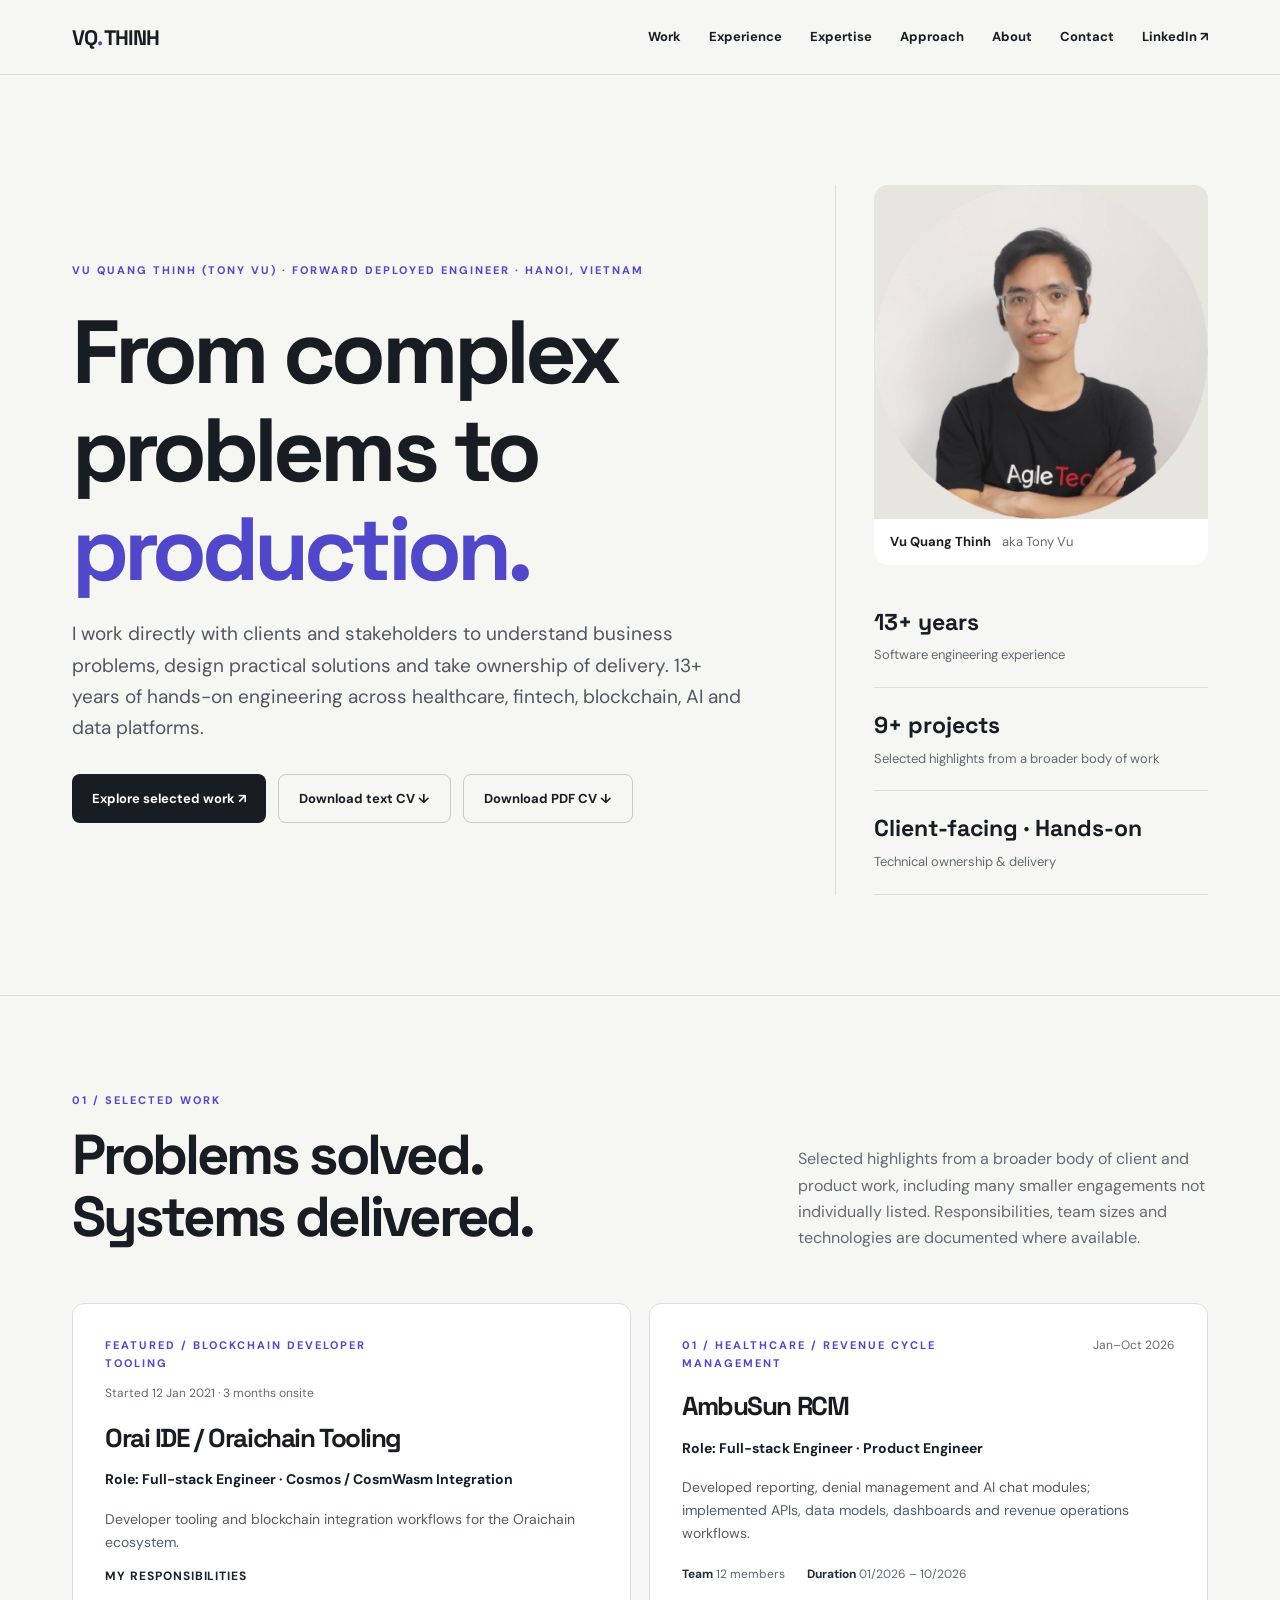
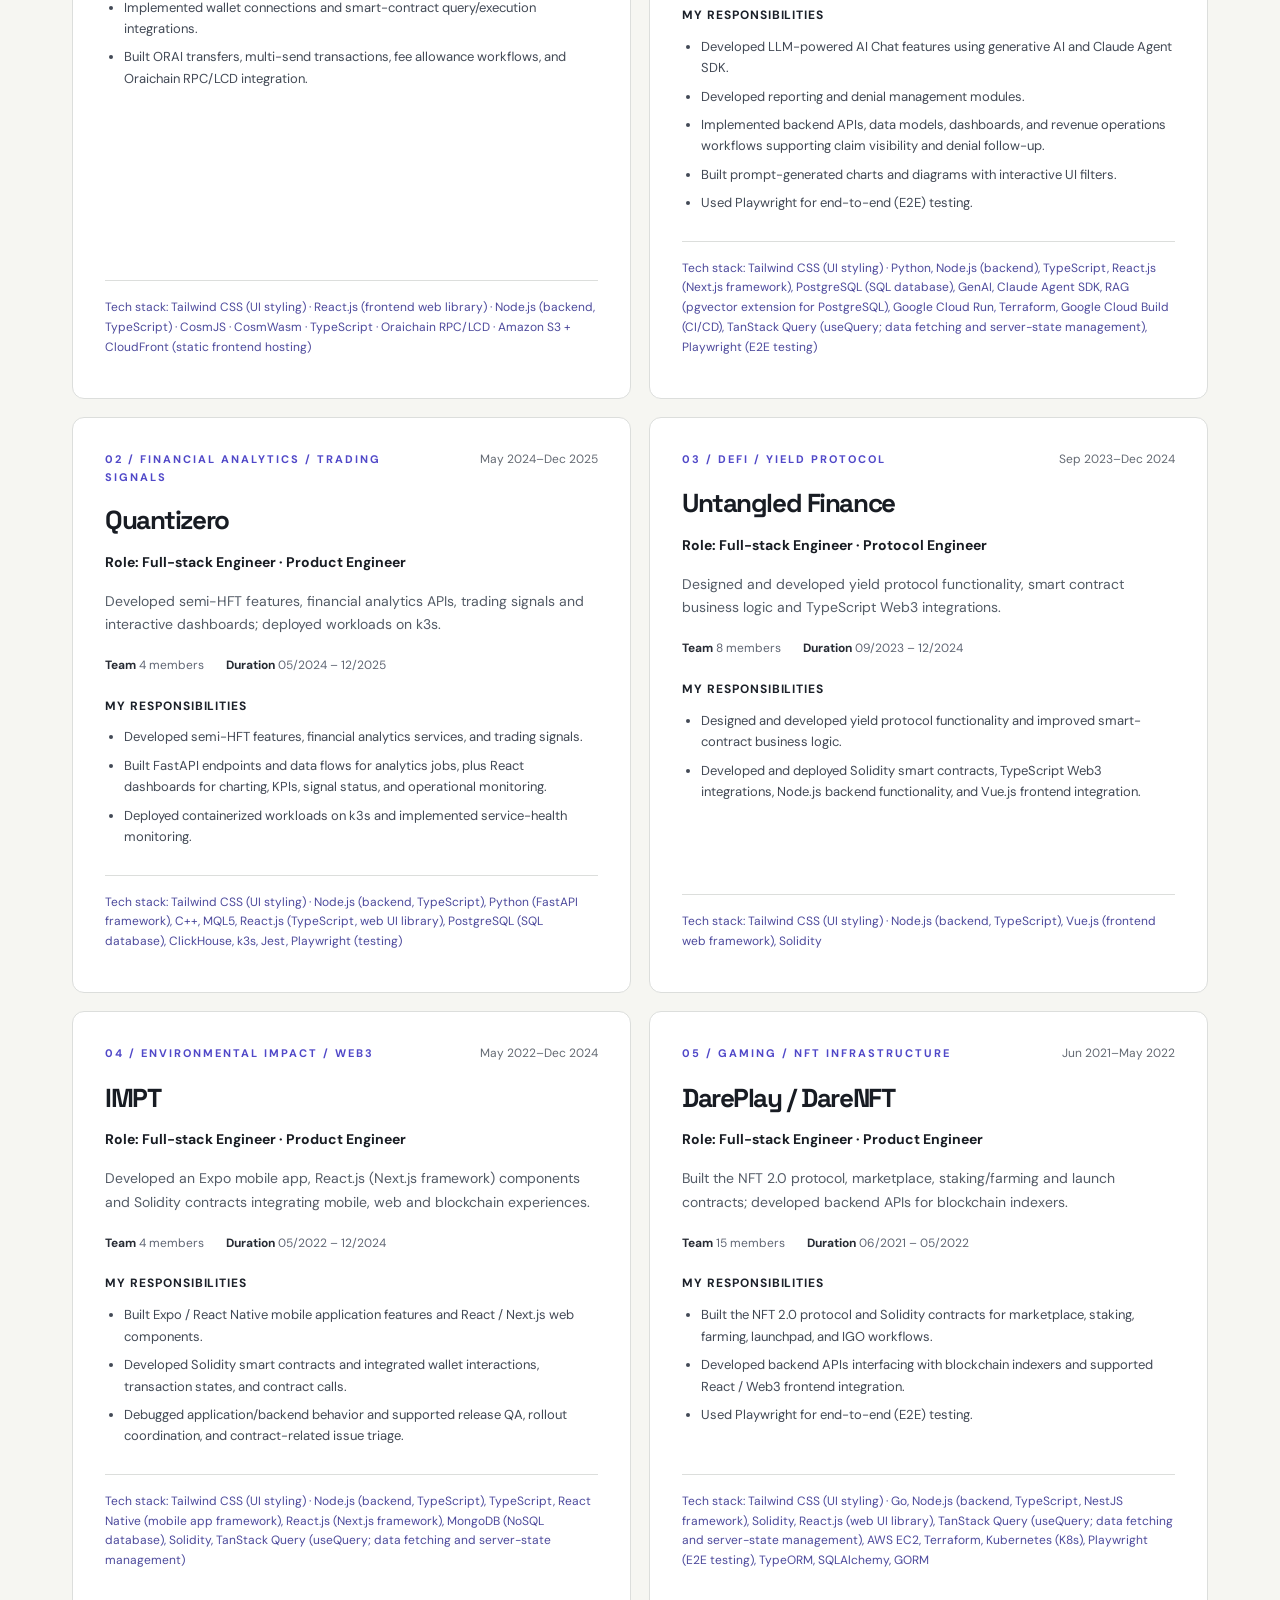
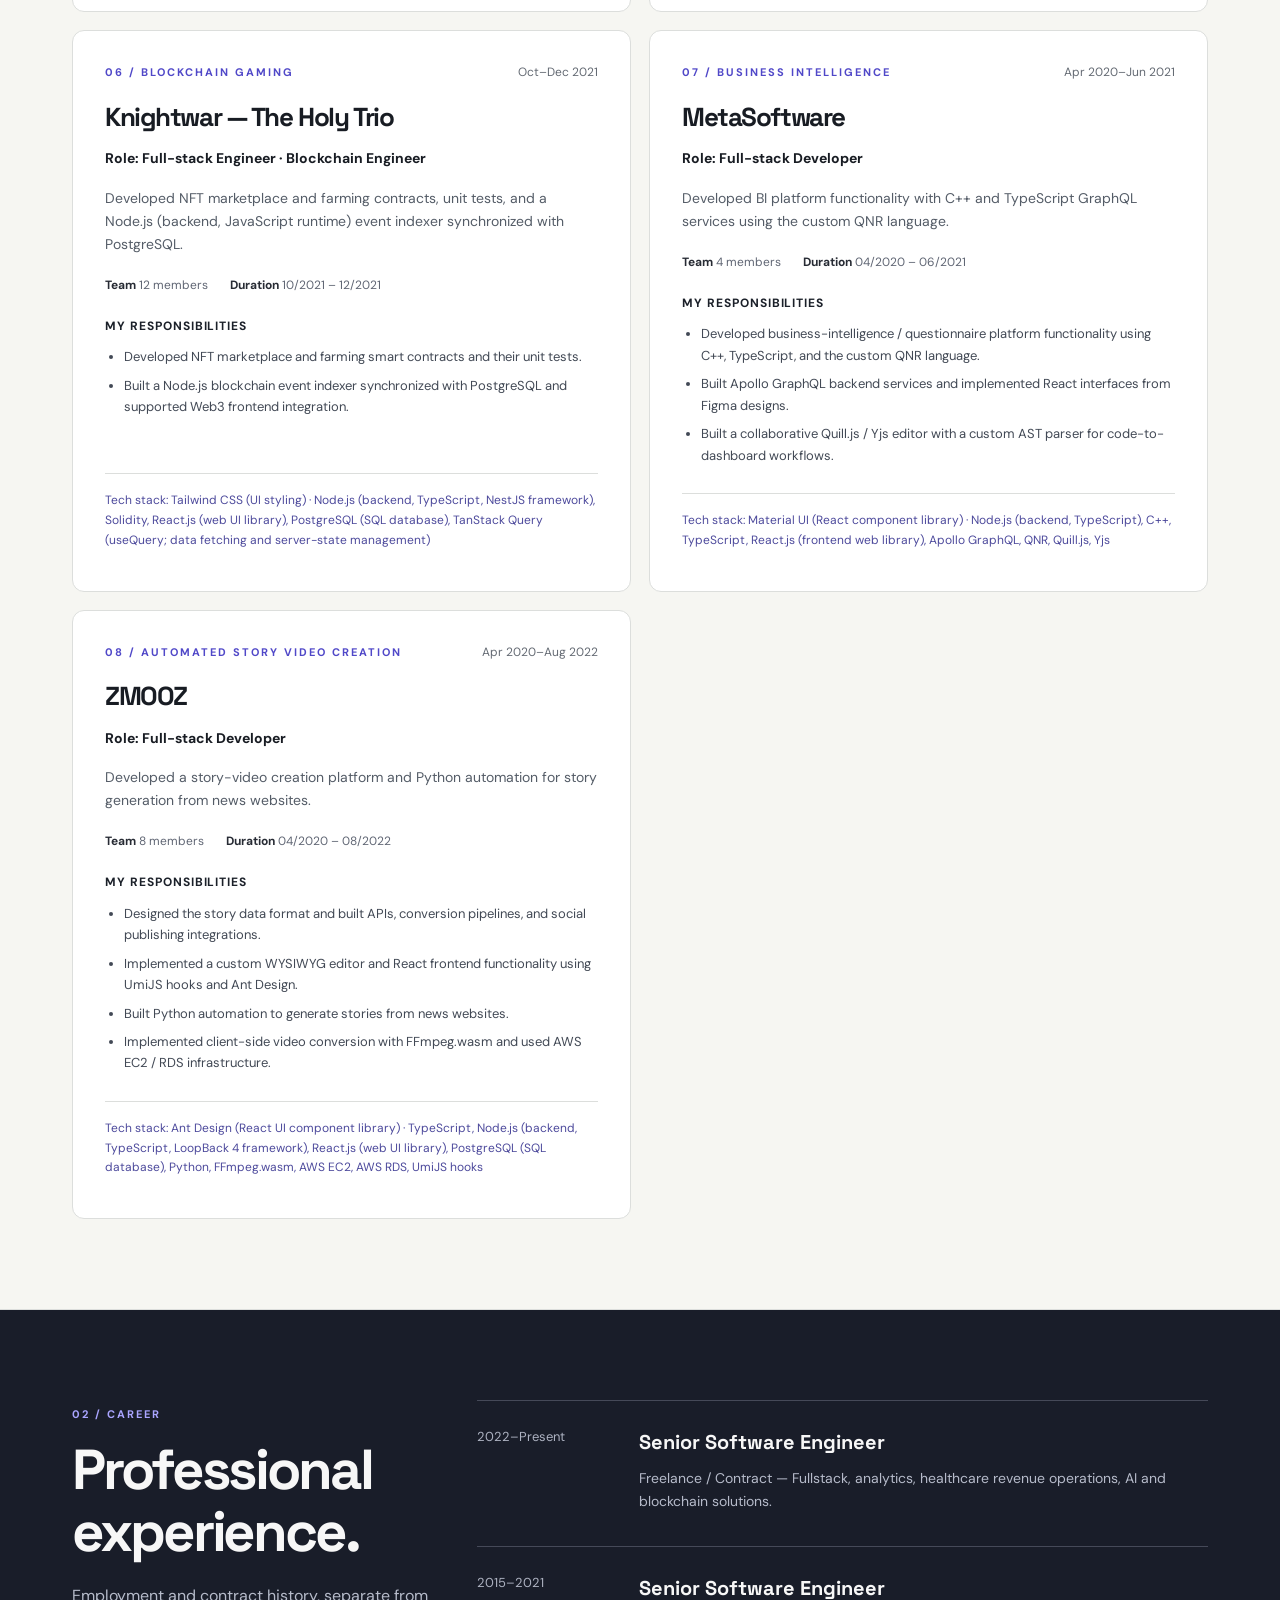
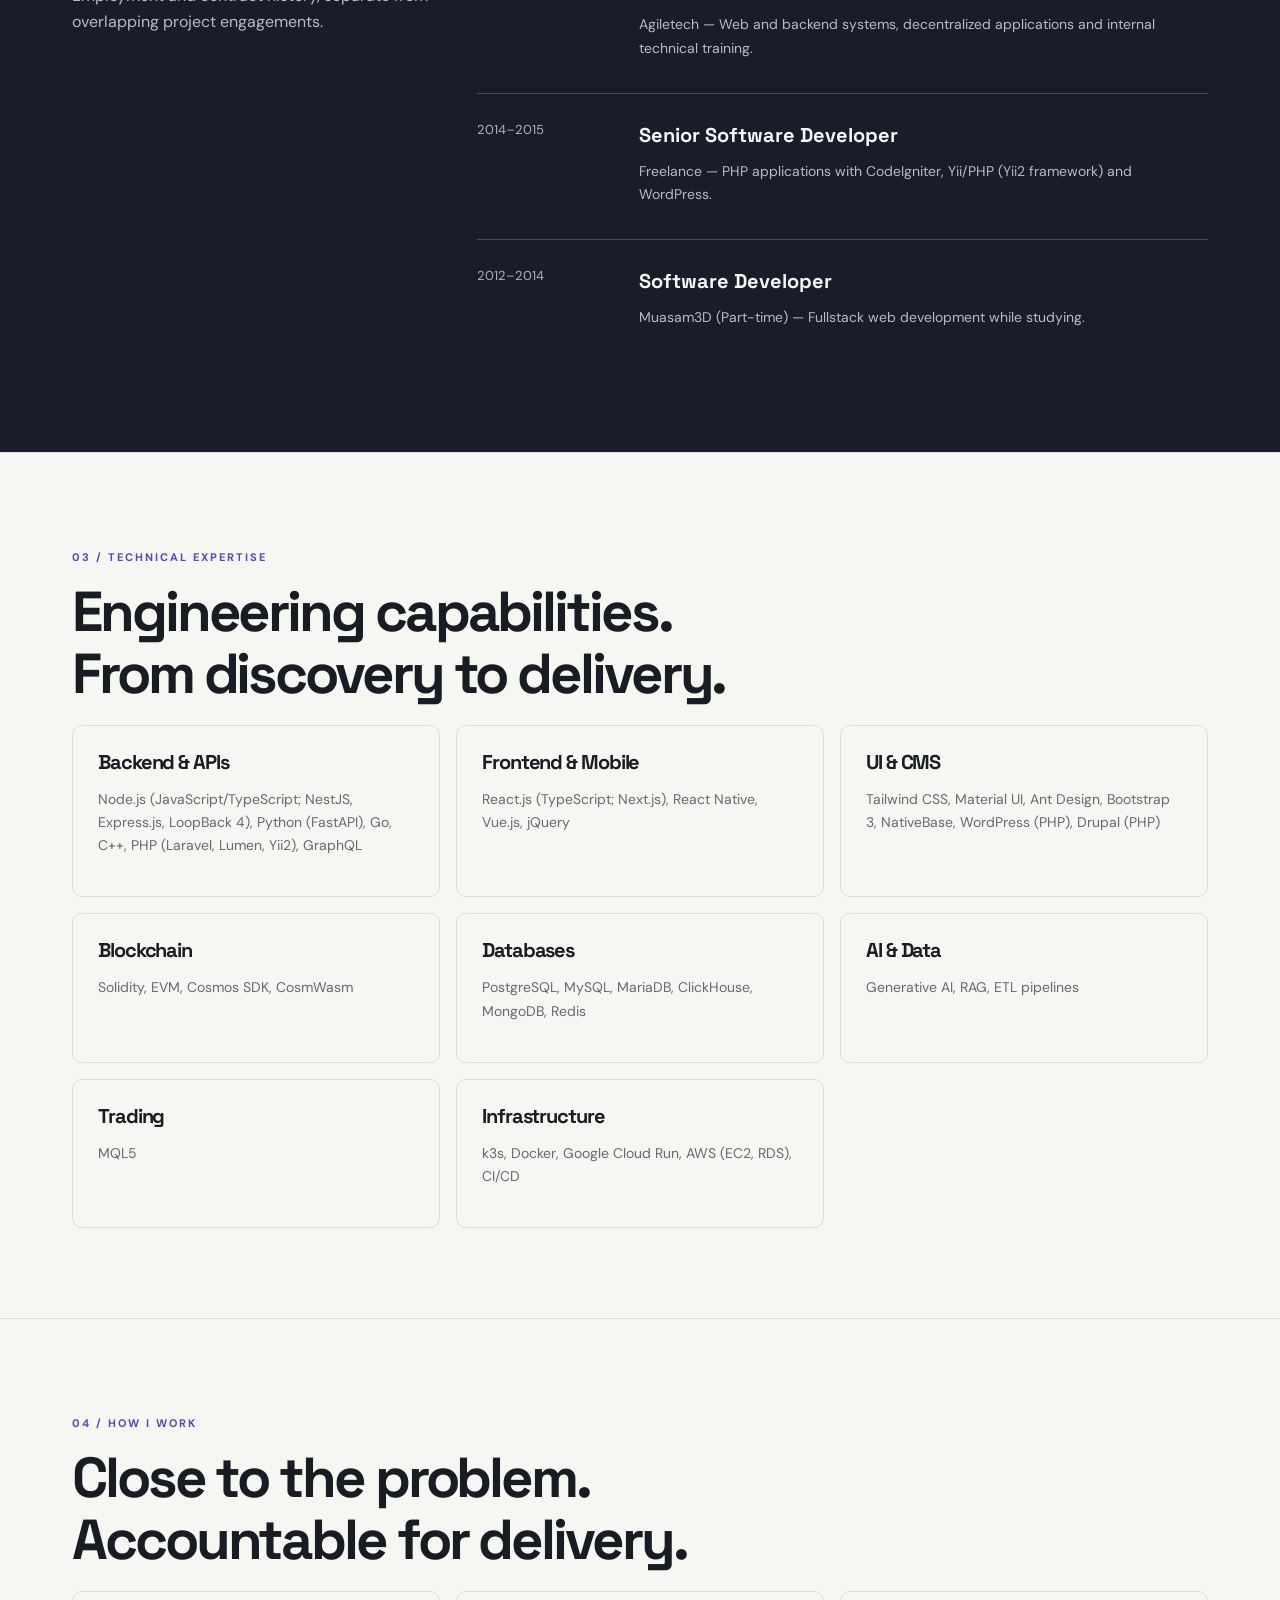
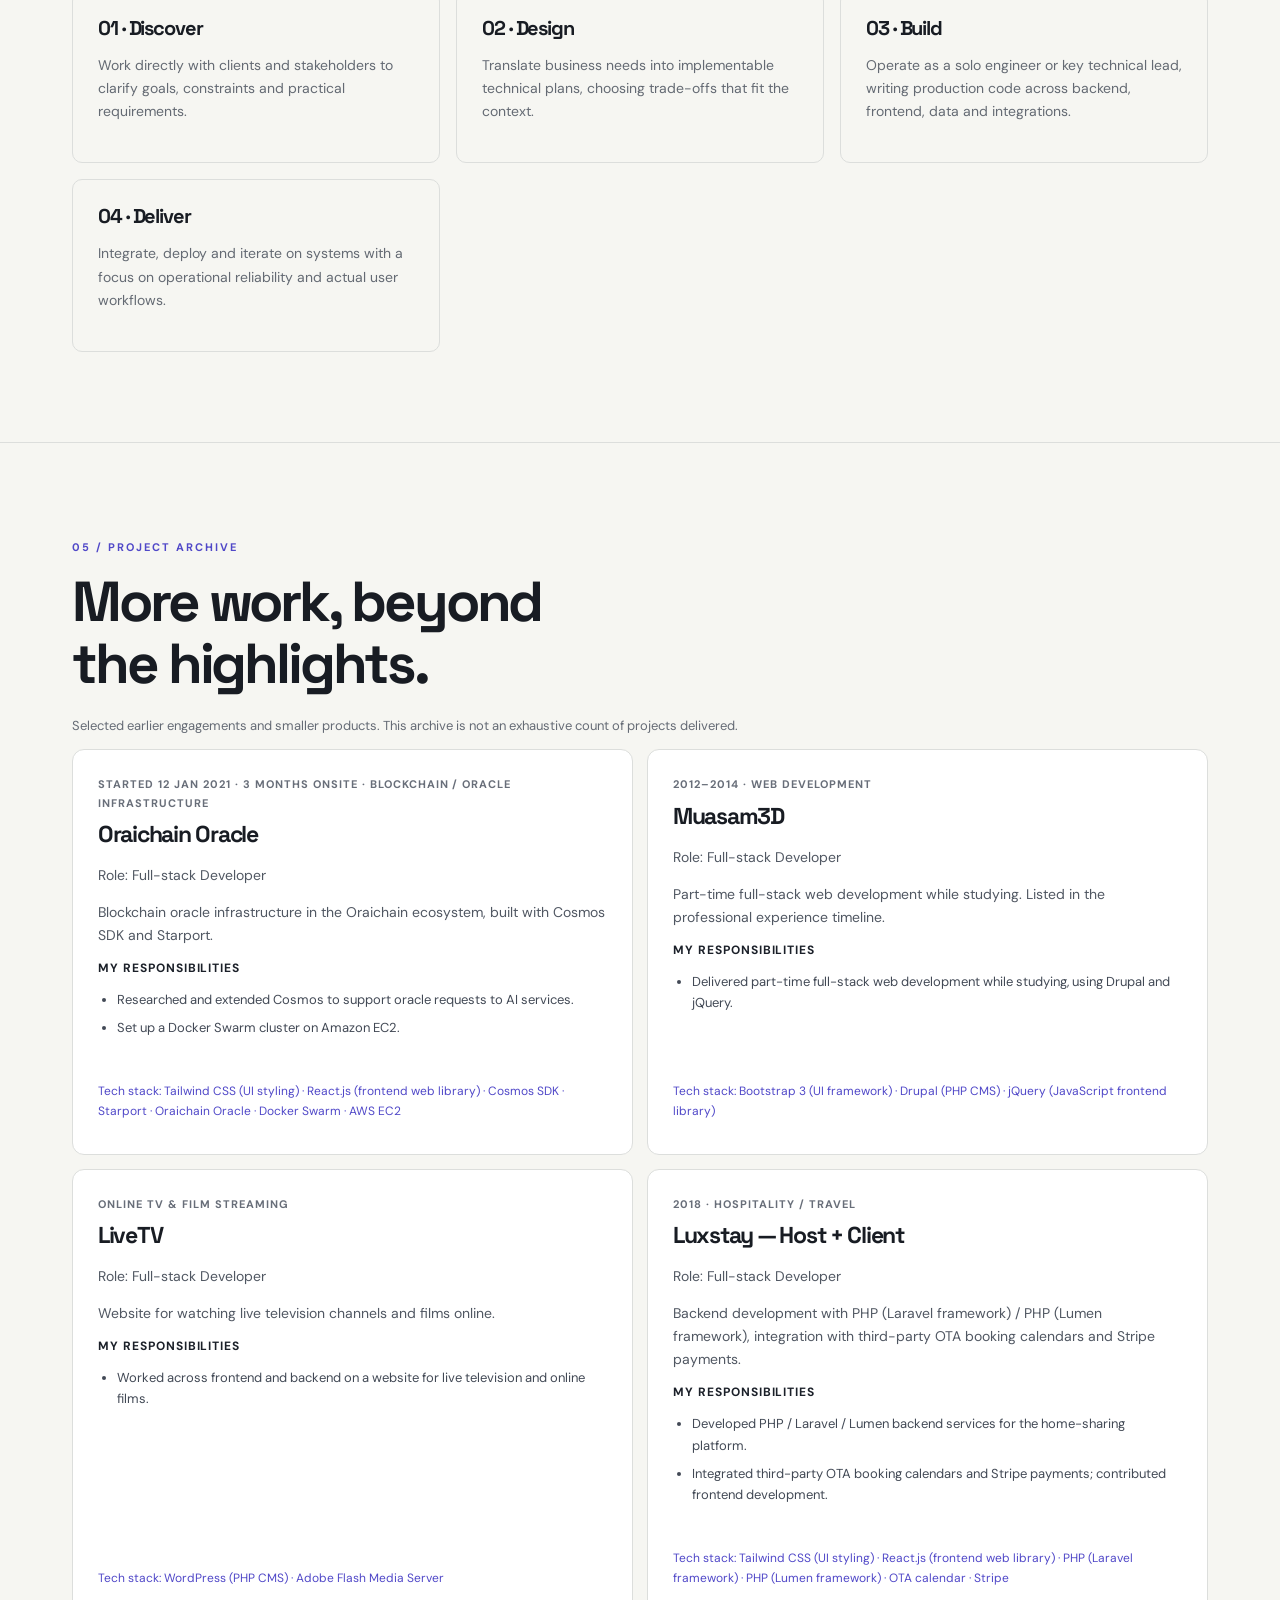
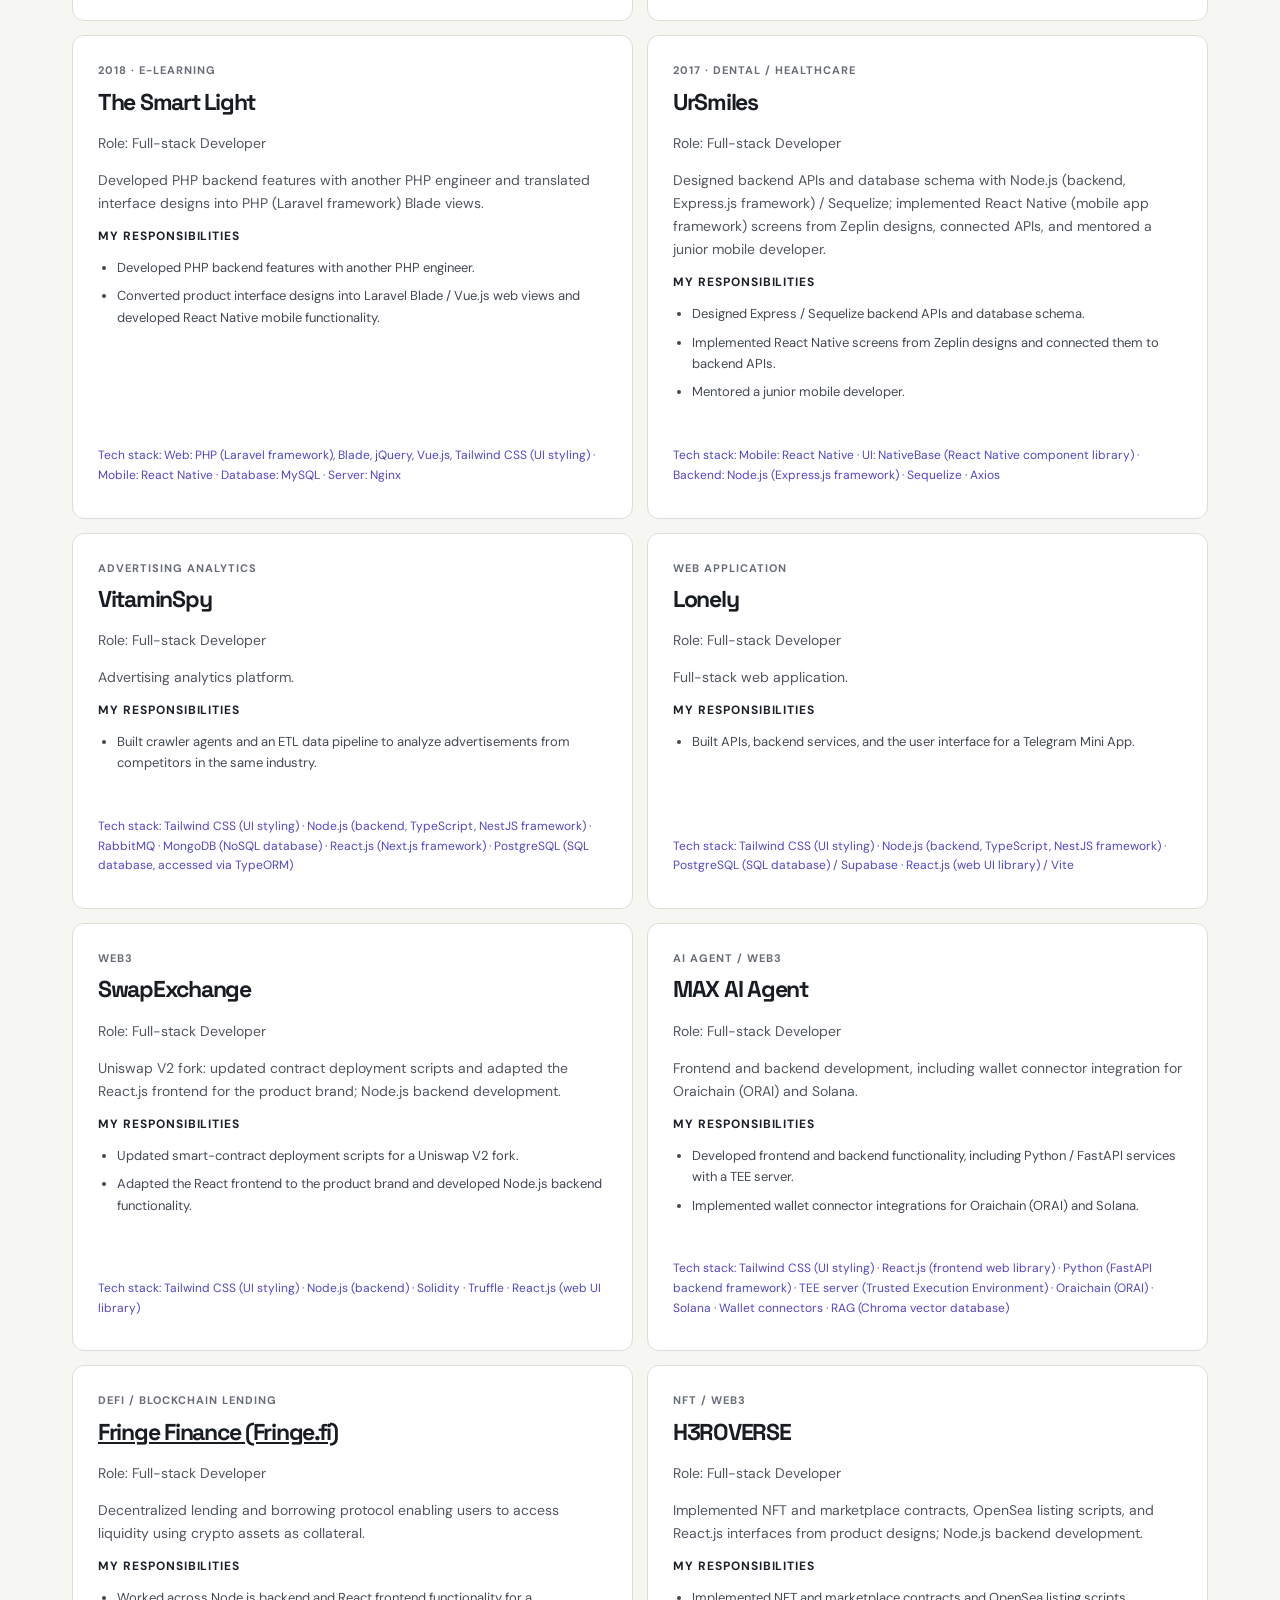
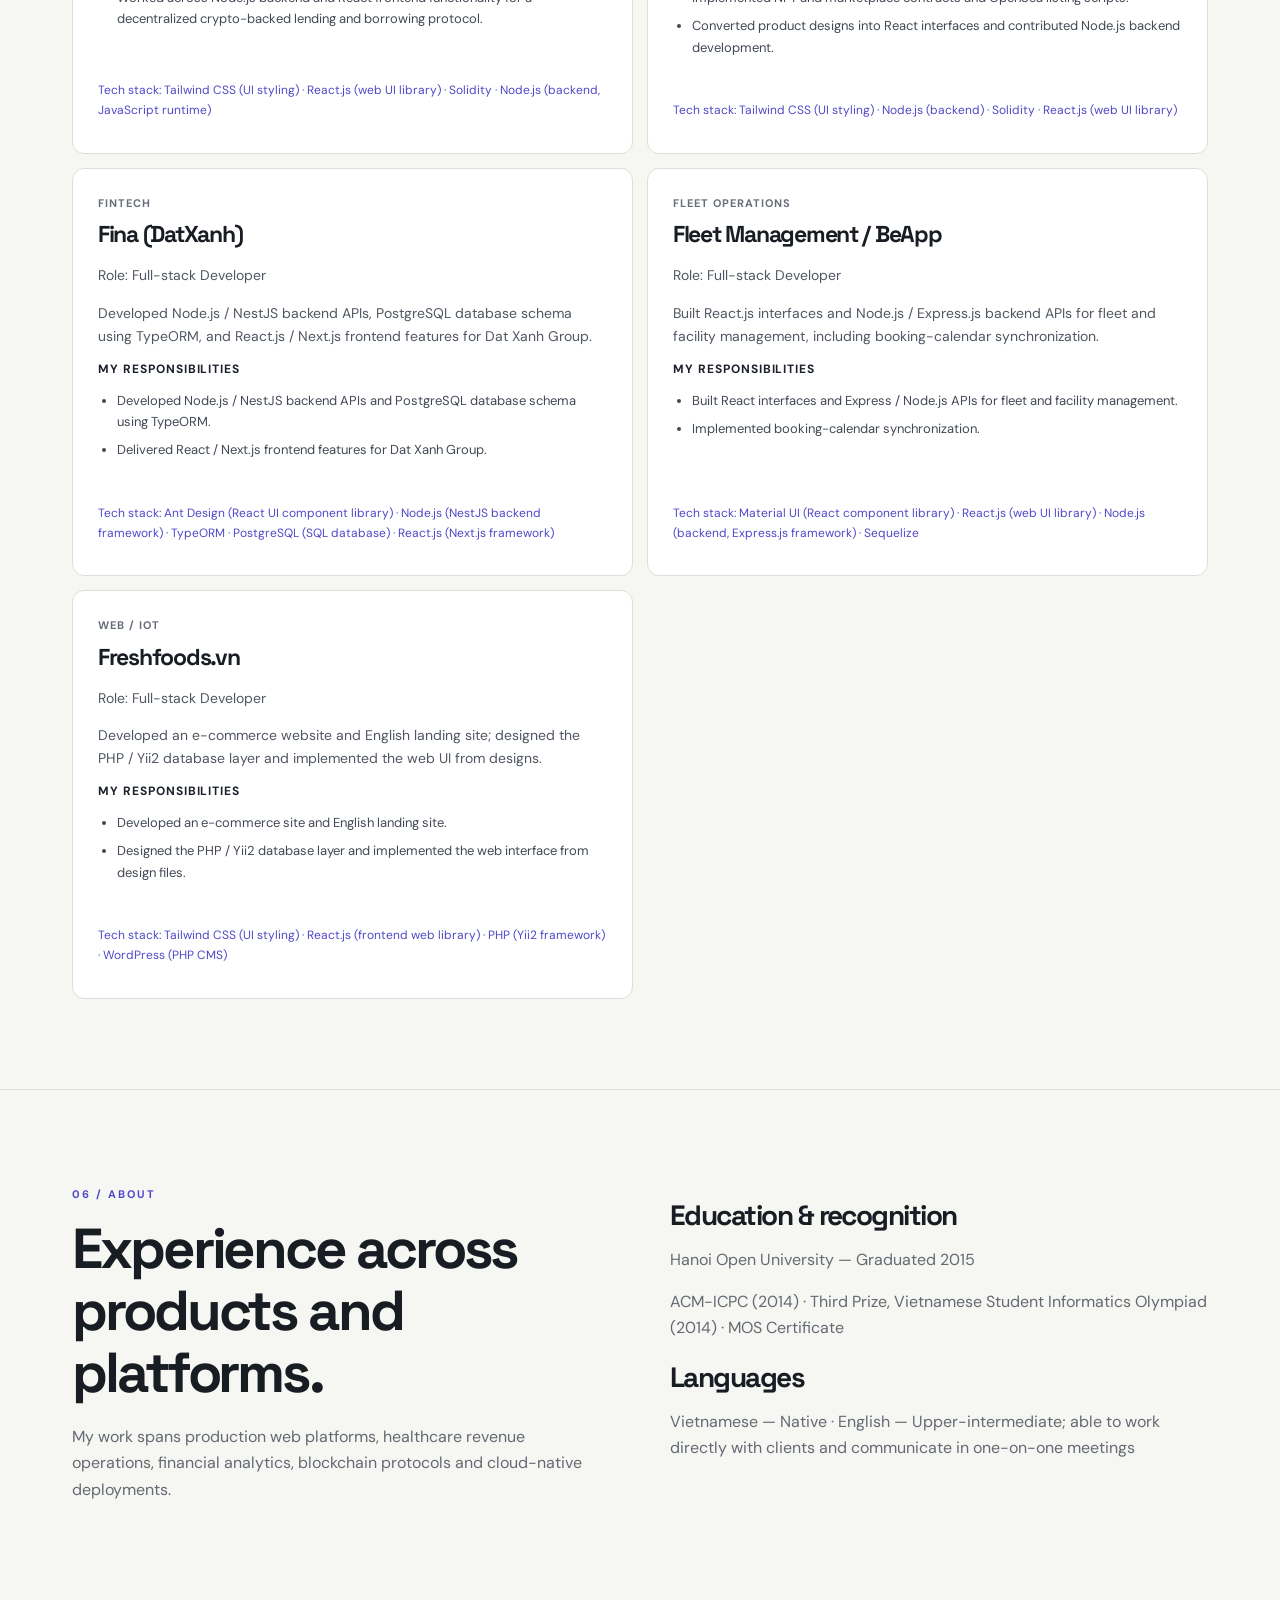
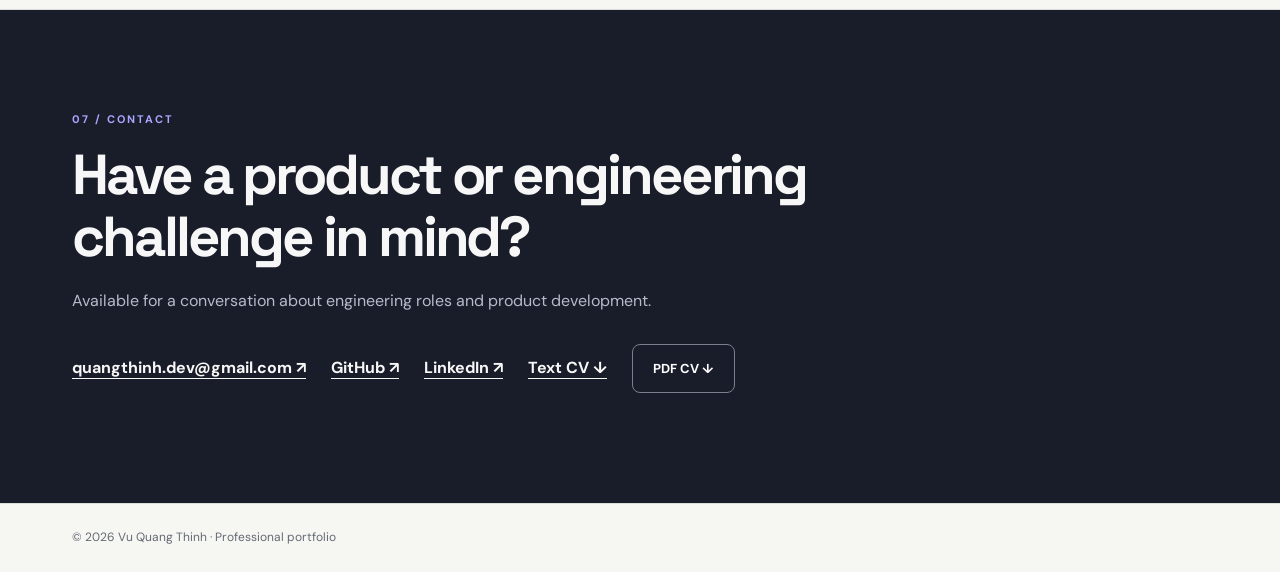
==== commit 6fa4b935: "Specify confirmed Orai IDE S3 and CloudFront hosting" ====
--- a/index.html
+++ b/index.html
@@ -4,7 +4,7 @@
 .cv-meta{display:flex;flex-wrap:wrap;gap:8px 22px;font-size:12px;color:#606674;margin:12px 0 16px}.cv-meta b{color:#272b34}.contributions{font-size:13px;line-height:1.65;color:#424955;margin:5px 0 20px}.contributions strong{display:block;color:#1b2029;font-size:12px;text-transform:uppercase;letter-spacing:.08em}.contributions ul{margin:10px 0 0;padding-left:19px}.contributions li{margin:0 0 7px}.project{min-height:0}.project h3{font-size:26px}.cv-note{font-size:13px;color:#656b75;max-width:700px}.project .stack{margin-top:auto}.cv-details{padding:28px;background:#fff;border:1px solid var(--line);border-radius:12px}.cv-details h3{margin:0 0 14px;font-size:22px}.cv-details p{margin:9px 0;color:#565d69}.project-top .index{max-width:65%}@media(min-width:900px){.projects .project:first-child,.projects .project:nth-child(2){grid-column:span 1}}.button{border:0;cursor:pointer;font-family:inherit}.button.secondary{border:1px solid #c7c9cd}.contact .button.secondary{color:#fff;border-color:#7b8090}.contactlinks{align-items:center}@media(max-width:600px){.links{flex-wrap:wrap;justify-content:flex-start;gap:12px 18px}.links a:last-child{display:inline}} .hero-portrait{margin:0 0 20px;position:relative;overflow:hidden;border-radius:14px;background:#e6e5e0}.hero-portrait img{width:100%;height:auto;aspect-ratio:1/1;object-fit:cover;object-position:center 30%;display:block}.hero-portrait figcaption{padding:12px 16px;font-size:13px;font-weight:700;background:#fff}.hero-portrait figcaption span{color:var(--muted);font-weight:400;margin-left:8px}@media(max-width:850px){.hero-portrait{grid-column:1/-1;max-width:360px}}.archive-grid{display:grid;grid-template-columns:repeat(2,minmax(0,1fr));gap:14px}.archive-card{background:#fff;border:1px solid var(--line);border-radius:12px;padding:25px;display:flex;flex-direction:column}.archive-card h3{font-size:23px;margin:10px 0}.archive-card>p{font-size:14px;color:#505762;margin:7px 0}.archive-card .stack{margin-top:auto;padding-top:16px;font-size:12px;color:#5048c8}.archive-meta{font-size:11px;letter-spacing:.09em;text-transform:uppercase;color:#686e79;font-weight:700}@media(max-width:650px){.archive-grid{grid-template-columns:1fr}}</style></head><body>
 <header class="nav"><div class="wrap navin"><a class="brand" href="#top">VQ<span style="color:var(--accent)">.</span> THINH</a><nav class="links" aria-label="Primary"><a href="#work">Work</a><a href="#experience">Experience</a><a href="#expertise">Expertise</a><a href="#approach">Approach</a><a href="#about">About</a><a href="#contact">Contact</a><a href="https://www.linkedin.com/in/vuquangthinh" target="_blank" rel="noopener noreferrer" aria-label="LinkedIn profile">LinkedIn ↗</a></nav></div></header>
 <main id="top"><div class="wrap"><div class="hero"><div><span class="eyebrow">Vu Quang Thinh (Tony Vu) · Forward Deployed Engineer · Hanoi, Vietnam</span><h1>From complex<br>problems to<br><span style="color:var(--accent)">production.</span></h1><p class="lead">I work directly with clients and stakeholders to understand business problems, design practical solutions and take ownership of delivery. 13+ years of hands-on engineering across healthcare, fintech, blockchain, AI and data platforms.</p><div class="actions"><a class="button" href="#work">Explore selected work ↗</a><a class="button secondary" href="/resume.txt" download="Vu_Quang_Thinh_Resume.txt">Download text CV ↓</a><a class="button secondary" href="/assets/Tony_CV.pdf" download="Vu_Quang_Thinh_CV.pdf">Download PDF CV ↓</a></div></div><aside class="hero-aside" aria-label="Profile highlights"><figure class="hero-portrait"><img src="/assets/images/resume-profile.png" alt="Portrait of Vu Quang Thinh (Tony Vu)" width="480" height="480" loading="eager" decoding="async" onerror="this.closest('figure').style.display='none'"><figcaption>Vu Quang Thinh <span>aka Tony Vu</span></figcaption></figure><div><strong>13+ years</strong><span>Software engineering experience</span></div><div><strong>9+ projects</strong><span>Selected highlights from a broader body of work</span></div><div><strong>Client-facing · Hands-on</strong><span>Technical ownership & delivery</span></div></aside></div></div>
-<section id="work"><div class="wrap"><div class="sectionhead"><div><span class="kicker">01 / Selected work</span><h2>Problems solved.<br>Systems delivered.</h2></div><p>Selected highlights from a broader body of client and product work, including many smaller engagements not individually listed. Responsibilities, team sizes and technologies are documented where available.</p></div><div class="projects"><article class="project" id="project-orai-ide"><div class="project-top"><span class="index">Featured / Blockchain Developer Tooling</span><span class="date">Started 12 Jan 2021 · 3 months onsite</span></div><h3>Orai IDE / Oraichain Tooling</h3><p class="role">Role: Full-stack Engineer · Cosmos / CosmWasm Integration</p><p>Developer tooling and blockchain integration workflows for the Oraichain ecosystem.</p><div class="contributions"><strong>My responsibilities</strong><ul><li>Implemented wallet connections and smart-contract query/execution integrations.</li><li>Built ORAI transfers, multi-send transactions, fee allowance workflows, and Oraichain RPC/LCD integration.</li></ul></div><p class="stack">Tech stack: Tailwind CSS (UI styling) · React.js (frontend web library) · Node.js (backend, TypeScript) · CosmJS · CosmWasm · TypeScript · Oraichain RPC/LCD · AWS (frontend hosting)</p></article><article class="project" id="project-1"><div class="project-top"><span class="index">01 / Healthcare / Revenue Cycle Management</span><span class="date">Jan–Oct 2026</span></div><h3>AmbuSun RCM</h3><p class="role">Role: Full-stack Engineer · Product Engineer</p><p>Developed reporting, denial management and AI chat modules; implemented APIs, data models, dashboards and revenue operations workflows.</p><div class="cv-meta"><span><b>Team</b> 12 members</span><span><b>Duration</b> 01/2026 – 10/2026</span></div><div class="contributions"><strong>My responsibilities</strong><ul><li>Developed LLM-powered AI Chat features using generative AI and Claude Agent SDK.</li><li>Developed reporting and denial management modules.</li><li>Implemented backend APIs, data models, dashboards, and revenue operations workflows supporting claim visibility and denial follow-up.</li><li>Built prompt-generated charts and diagrams with interactive UI filters.</li><li>Used Playwright for end-to-end (E2E) testing.</li></ul></div><p class="stack">Tech stack: Tailwind CSS (UI styling) · Python, Node.js (backend), TypeScript, React.js (Next.js framework), PostgreSQL (SQL database), GenAI, Claude Agent SDK, RAG (pgvector extension for PostgreSQL), Google Cloud Run, Terraform, Google Cloud Build (CI/CD), TanStack Query (useQuery; data fetching and server-state management), Playwright (E2E testing)</p></article><article class="project" id="project-2"><div class="project-top"><span class="index">02 / Financial Analytics / Trading Signals</span><span class="date">May 2024–Dec 2025</span></div><h3>Quantizero</h3><p class="role">Role: Full-stack Engineer · Product Engineer</p><p>Developed semi-HFT features, financial analytics APIs, trading signals and interactive dashboards; deployed workloads on k3s.</p><div class="cv-meta"><span><b>Team</b> 4 members</span><span><b>Duration</b> 05/2024 – 12/2025</span></div><div class="contributions"><strong>My responsibilities</strong><ul><li>Developed semi-HFT features, financial analytics services, and trading signals.</li><li>Built FastAPI endpoints and data flows for analytics jobs, plus React dashboards for charting, KPIs, signal status, and operational monitoring.</li><li>Deployed containerized workloads on k3s and implemented service-health monitoring.</li></ul></div><p class="stack">Tech stack: Tailwind CSS (UI styling) · Node.js (backend, TypeScript), Python (FastAPI framework), C++, MQL5, React.js (TypeScript, web UI library), PostgreSQL (SQL database), ClickHouse, k3s, Jest, Playwright (testing)</p></article><article class="project" id="project-3"><div class="project-top"><span class="index">03 / DeFi / Yield Protocol</span><span class="date">Sep 2023–Dec 2024</span></div><h3>Untangled Finance</h3><p class="role">Role: Full-stack Engineer · Protocol Engineer</p><p>Designed and developed yield protocol functionality, smart contract business logic and TypeScript Web3 integrations.</p><div class="cv-meta"><span><b>Team</b> 8 members</span><span><b>Duration</b> 09/2023 – 12/2024</span></div><div class="contributions"><strong>My responsibilities</strong><ul><li>Designed and developed yield protocol functionality and improved smart-contract business logic.</li><li>Developed and deployed Solidity smart contracts, TypeScript Web3 integrations, Node.js backend functionality, and Vue.js frontend integration.</li></ul></div><p class="stack">Tech stack: Tailwind CSS (UI styling) · Node.js (backend, TypeScript), Vue.js (frontend web framework), Solidity</p></article><article class="project" id="project-4"><div class="project-top"><span class="index">04 / Environmental Impact / Web3</span><span class="date">May 2022–Dec 2024</span></div><h3>IMPT</h3><p class="role">Role: Full-stack Engineer · Product Engineer</p><p>Developed an Expo mobile app, React.js (Next.js framework) components and Solidity contracts integrating mobile, web and blockchain experiences.</p><div class="cv-meta"><span><b>Team</b> 4 members</span><span><b>Duration</b> 05/2022 – 12/2024</span></div><div class="contributions"><strong>My responsibilities</strong><ul><li>Built Expo / React Native mobile application features and React / Next.js web components.</li><li>Developed Solidity smart contracts and integrated wallet interactions, transaction states, and contract calls.</li><li>Debugged application/backend behavior and supported release QA, rollout coordination, and contract-related issue triage.</li></ul></div><p class="stack">Tech stack: Tailwind CSS (UI styling) · Node.js (backend, TypeScript), TypeScript, React Native (mobile app framework), React.js (Next.js framework), MongoDB (NoSQL database), Solidity, TanStack Query (useQuery; data fetching and server-state management)</p></article><article class="project" id="project-5"><div class="project-top"><span class="index">05 / Gaming / NFT Infrastructure</span><span class="date">Jun 2021–May 2022</span></div><h3>DarePlay / DareNFT</h3><p class="role">Role: Full-stack Engineer · Product Engineer</p><p>Built the NFT 2.0 protocol, marketplace, staking/farming and launch contracts; developed backend APIs for blockchain indexers.</p><div class="cv-meta"><span><b>Team</b> 15 members</span><span><b>Duration</b> 06/2021 – 05/2022</span></div><div class="contributions"><strong>My responsibilities</strong><ul><li>Built the NFT 2.0 protocol and Solidity contracts for marketplace, staking, farming, launchpad, and IGO workflows.</li><li>Developed backend APIs interfacing with blockchain indexers and supported React / Web3 frontend integration.</li><li>Used Playwright for end-to-end (E2E) testing.</li></ul></div><p class="stack">Tech stack: Tailwind CSS (UI styling) · Go, Node.js (backend, TypeScript, NestJS framework), Solidity, React.js (web UI library), TanStack Query (useQuery; data fetching and server-state management), AWS EC2, Terraform, Kubernetes (K8s), Playwright (E2E testing), TypeORM, SQLAlchemy, GORM</p></article><article class="project" id="project-6"><div class="project-top"><span class="index">06 / Blockchain Gaming</span><span class="date">Oct–Dec 2021</span></div><h3>Knightwar — The Holy Trio</h3><p class="role">Role: Full-stack Engineer · Blockchain Engineer</p><p>Developed NFT marketplace and farming contracts, unit tests, and a Node.js (backend, JavaScript runtime) event indexer synchronized with PostgreSQL.</p><div class="cv-meta"><span><b>Team</b> 12 members</span><span><b>Duration</b> 10/2021 – 12/2021</span></div><div class="contributions"><strong>My responsibilities</strong><ul><li>Developed NFT marketplace and farming smart contracts and their unit tests.</li><li>Built a Node.js blockchain event indexer synchronized with PostgreSQL and supported Web3 frontend integration.</li></ul></div><p class="stack">Tech stack: Tailwind CSS (UI styling) · Node.js (backend, TypeScript, NestJS framework), Solidity, React.js (web UI library), PostgreSQL (SQL database), TanStack Query (useQuery; data fetching and server-state management)</p></article><article class="project" id="project-7"><div class="project-top"><span class="index">07 / Business Intelligence</span><span class="date">Apr 2020–Jun 2021</span></div><h3>MetaSoftware</h3><p class="role">Role: Full-stack Developer</p><p>Developed BI platform functionality with C++ and TypeScript GraphQL services using the custom QNR language.</p><div class="cv-meta"><span><b>Team</b> 4 members</span><span><b>Duration</b> 04/2020 – 06/2021</span></div><div class="contributions"><strong>My responsibilities</strong><ul><li>Developed business-intelligence / questionnaire platform functionality using C++, TypeScript, and the custom QNR language.</li><li>Built Apollo GraphQL backend services and implemented React interfaces from Figma designs.</li><li>Built a collaborative Quill.js / Yjs editor with a custom AST parser for code-to-dashboard workflows.</li></ul></div><p class="stack">Tech stack: Material UI (React component library) · Node.js (backend, TypeScript), C++, TypeScript, React.js (frontend web library), Apollo GraphQL, QNR, Quill.js, Yjs</p></article><article class="project" id="project-8"><div class="project-top"><span class="index">08 / Automated Story Video Creation</span><span class="date">Apr 2020–Aug 2022</span></div><h3>ZMOOZ</h3><p class="role">Role: Full-stack Developer</p><p>Developed a story-video creation platform and Python automation for story generation from news websites.</p><div class="cv-meta"><span><b>Team</b> 8 members</span><span><b>Duration</b> 04/2020 – 08/2022</span></div><div class="contributions"><strong>My responsibilities</strong><ul><li>Designed the story data format and built APIs, conversion pipelines, and social publishing integrations.</li><li>Implemented a custom WYSIWYG editor and React frontend functionality using UmiJS hooks and Ant Design.</li><li>Built Python automation to generate stories from news websites.</li><li>Implemented client-side video conversion with FFmpeg.wasm and used AWS EC2 / RDS infrastructure.</li></ul></div><p class="stack">Tech stack: Ant Design (React UI component library) · TypeScript, Node.js (backend, TypeScript, LoopBack 4 framework), React.js (web UI library), PostgreSQL (SQL database), Python, FFmpeg.wasm, AWS EC2, AWS RDS, UmiJS hooks</p></article></div></div></section>
+<section id="work"><div class="wrap"><div class="sectionhead"><div><span class="kicker">01 / Selected work</span><h2>Problems solved.<br>Systems delivered.</h2></div><p>Selected highlights from a broader body of client and product work, including many smaller engagements not individually listed. Responsibilities, team sizes and technologies are documented where available.</p></div><div class="projects"><article class="project" id="project-orai-ide"><div class="project-top"><span class="index">Featured / Blockchain Developer Tooling</span><span class="date">Started 12 Jan 2021 · 3 months onsite</span></div><h3>Orai IDE / Oraichain Tooling</h3><p class="role">Role: Full-stack Engineer · Cosmos / CosmWasm Integration</p><p>Developer tooling and blockchain integration workflows for the Oraichain ecosystem.</p><div class="contributions"><strong>My responsibilities</strong><ul><li>Implemented wallet connections and smart-contract query/execution integrations.</li><li>Built ORAI transfers, multi-send transactions, fee allowance workflows, and Oraichain RPC/LCD integration.</li></ul></div><p class="stack">Tech stack: Tailwind CSS (UI styling) · React.js (frontend web library) · Node.js (backend, TypeScript) · CosmJS · CosmWasm · TypeScript · Oraichain RPC/LCD · Amazon S3 + CloudFront (static frontend hosting)</p></article><article class="project" id="project-1"><div class="project-top"><span class="index">01 / Healthcare / Revenue Cycle Management</span><span class="date">Jan–Oct 2026</span></div><h3>AmbuSun RCM</h3><p class="role">Role: Full-stack Engineer · Product Engineer</p><p>Developed reporting, denial management and AI chat modules; implemented APIs, data models, dashboards and revenue operations workflows.</p><div class="cv-meta"><span><b>Team</b> 12 members</span><span><b>Duration</b> 01/2026 – 10/2026</span></div><div class="contributions"><strong>My responsibilities</strong><ul><li>Developed LLM-powered AI Chat features using generative AI and Claude Agent SDK.</li><li>Developed reporting and denial management modules.</li><li>Implemented backend APIs, data models, dashboards, and revenue operations workflows supporting claim visibility and denial follow-up.</li><li>Built prompt-generated charts and diagrams with interactive UI filters.</li><li>Used Playwright for end-to-end (E2E) testing.</li></ul></div><p class="stack">Tech stack: Tailwind CSS (UI styling) · Python, Node.js (backend), TypeScript, React.js (Next.js framework), PostgreSQL (SQL database), GenAI, Claude Agent SDK, RAG (pgvector extension for PostgreSQL), Google Cloud Run, Terraform, Google Cloud Build (CI/CD), TanStack Query (useQuery; data fetching and server-state management), Playwright (E2E testing)</p></article><article class="project" id="project-2"><div class="project-top"><span class="index">02 / Financial Analytics / Trading Signals</span><span class="date">May 2024–Dec 2025</span></div><h3>Quantizero</h3><p class="role">Role: Full-stack Engineer · Product Engineer</p><p>Developed semi-HFT features, financial analytics APIs, trading signals and interactive dashboards; deployed workloads on k3s.</p><div class="cv-meta"><span><b>Team</b> 4 members</span><span><b>Duration</b> 05/2024 – 12/2025</span></div><div class="contributions"><strong>My responsibilities</strong><ul><li>Developed semi-HFT features, financial analytics services, and trading signals.</li><li>Built FastAPI endpoints and data flows for analytics jobs, plus React dashboards for charting, KPIs, signal status, and operational monitoring.</li><li>Deployed containerized workloads on k3s and implemented service-health monitoring.</li></ul></div><p class="stack">Tech stack: Tailwind CSS (UI styling) · Node.js (backend, TypeScript), Python (FastAPI framework), C++, MQL5, React.js (TypeScript, web UI library), PostgreSQL (SQL database), ClickHouse, k3s, Jest, Playwright (testing)</p></article><article class="project" id="project-3"><div class="project-top"><span class="index">03 / DeFi / Yield Protocol</span><span class="date">Sep 2023–Dec 2024</span></div><h3>Untangled Finance</h3><p class="role">Role: Full-stack Engineer · Protocol Engineer</p><p>Designed and developed yield protocol functionality, smart contract business logic and TypeScript Web3 integrations.</p><div class="cv-meta"><span><b>Team</b> 8 members</span><span><b>Duration</b> 09/2023 – 12/2024</span></div><div class="contributions"><strong>My responsibilities</strong><ul><li>Designed and developed yield protocol functionality and improved smart-contract business logic.</li><li>Developed and deployed Solidity smart contracts, TypeScript Web3 integrations, Node.js backend functionality, and Vue.js frontend integration.</li></ul></div><p class="stack">Tech stack: Tailwind CSS (UI styling) · Node.js (backend, TypeScript), Vue.js (frontend web framework), Solidity</p></article><article class="project" id="project-4"><div class="project-top"><span class="index">04 / Environmental Impact / Web3</span><span class="date">May 2022–Dec 2024</span></div><h3>IMPT</h3><p class="role">Role: Full-stack Engineer · Product Engineer</p><p>Developed an Expo mobile app, React.js (Next.js framework) components and Solidity contracts integrating mobile, web and blockchain experiences.</p><div class="cv-meta"><span><b>Team</b> 4 members</span><span><b>Duration</b> 05/2022 – 12/2024</span></div><div class="contributions"><strong>My responsibilities</strong><ul><li>Built Expo / React Native mobile application features and React / Next.js web components.</li><li>Developed Solidity smart contracts and integrated wallet interactions, transaction states, and contract calls.</li><li>Debugged application/backend behavior and supported release QA, rollout coordination, and contract-related issue triage.</li></ul></div><p class="stack">Tech stack: Tailwind CSS (UI styling) · Node.js (backend, TypeScript), TypeScript, React Native (mobile app framework), React.js (Next.js framework), MongoDB (NoSQL database), Solidity, TanStack Query (useQuery; data fetching and server-state management)</p></article><article class="project" id="project-5"><div class="project-top"><span class="index">05 / Gaming / NFT Infrastructure</span><span class="date">Jun 2021–May 2022</span></div><h3>DarePlay / DareNFT</h3><p class="role">Role: Full-stack Engineer · Product Engineer</p><p>Built the NFT 2.0 protocol, marketplace, staking/farming and launch contracts; developed backend APIs for blockchain indexers.</p><div class="cv-meta"><span><b>Team</b> 15 members</span><span><b>Duration</b> 06/2021 – 05/2022</span></div><div class="contributions"><strong>My responsibilities</strong><ul><li>Built the NFT 2.0 protocol and Solidity contracts for marketplace, staking, farming, launchpad, and IGO workflows.</li><li>Developed backend APIs interfacing with blockchain indexers and supported React / Web3 frontend integration.</li><li>Used Playwright for end-to-end (E2E) testing.</li></ul></div><p class="stack">Tech stack: Tailwind CSS (UI styling) · Go, Node.js (backend, TypeScript, NestJS framework), Solidity, React.js (web UI library), TanStack Query (useQuery; data fetching and server-state management), AWS EC2, Terraform, Kubernetes (K8s), Playwright (E2E testing), TypeORM, SQLAlchemy, GORM</p></article><article class="project" id="project-6"><div class="project-top"><span class="index">06 / Blockchain Gaming</span><span class="date">Oct–Dec 2021</span></div><h3>Knightwar — The Holy Trio</h3><p class="role">Role: Full-stack Engineer · Blockchain Engineer</p><p>Developed NFT marketplace and farming contracts, unit tests, and a Node.js (backend, JavaScript runtime) event indexer synchronized with PostgreSQL.</p><div class="cv-meta"><span><b>Team</b> 12 members</span><span><b>Duration</b> 10/2021 – 12/2021</span></div><div class="contributions"><strong>My responsibilities</strong><ul><li>Developed NFT marketplace and farming smart contracts and their unit tests.</li><li>Built a Node.js blockchain event indexer synchronized with PostgreSQL and supported Web3 frontend integration.</li></ul></div><p class="stack">Tech stack: Tailwind CSS (UI styling) · Node.js (backend, TypeScript, NestJS framework), Solidity, React.js (web UI library), PostgreSQL (SQL database), TanStack Query (useQuery; data fetching and server-state management)</p></article><article class="project" id="project-7"><div class="project-top"><span class="index">07 / Business Intelligence</span><span class="date">Apr 2020–Jun 2021</span></div><h3>MetaSoftware</h3><p class="role">Role: Full-stack Developer</p><p>Developed BI platform functionality with C++ and TypeScript GraphQL services using the custom QNR language.</p><div class="cv-meta"><span><b>Team</b> 4 members</span><span><b>Duration</b> 04/2020 – 06/2021</span></div><div class="contributions"><strong>My responsibilities</strong><ul><li>Developed business-intelligence / questionnaire platform functionality using C++, TypeScript, and the custom QNR language.</li><li>Built Apollo GraphQL backend services and implemented React interfaces from Figma designs.</li><li>Built a collaborative Quill.js / Yjs editor with a custom AST parser for code-to-dashboard workflows.</li></ul></div><p class="stack">Tech stack: Material UI (React component library) · Node.js (backend, TypeScript), C++, TypeScript, React.js (frontend web library), Apollo GraphQL, QNR, Quill.js, Yjs</p></article><article class="project" id="project-8"><div class="project-top"><span class="index">08 / Automated Story Video Creation</span><span class="date">Apr 2020–Aug 2022</span></div><h3>ZMOOZ</h3><p class="role">Role: Full-stack Developer</p><p>Developed a story-video creation platform and Python automation for story generation from news websites.</p><div class="cv-meta"><span><b>Team</b> 8 members</span><span><b>Duration</b> 04/2020 – 08/2022</span></div><div class="contributions"><strong>My responsibilities</strong><ul><li>Designed the story data format and built APIs, conversion pipelines, and social publishing integrations.</li><li>Implemented a custom WYSIWYG editor and React frontend functionality using UmiJS hooks and Ant Design.</li><li>Built Python automation to generate stories from news websites.</li><li>Implemented client-side video conversion with FFmpeg.wasm and used AWS EC2 / RDS infrastructure.</li></ul></div><p class="stack">Tech stack: Ant Design (React UI component library) · TypeScript, Node.js (backend, TypeScript, LoopBack 4 framework), React.js (web UI library), PostgreSQL (SQL database), Python, FFmpeg.wasm, AWS EC2, AWS RDS, UmiJS hooks</p></article></div></div></section>
 <section class="dark" id="experience"><div class="wrap timeline"><div><span class="kicker">02 / Career</span><h2>Professional experience.</h2><p style="color:#b6bbca">Employment and contract history, separate from overlapping project engagements.</p></div><div><div class="timeline-item"><span class="period">2022–Present</span><div><strong>Senior Software Engineer</strong><p>Freelance / Contract — Fullstack, analytics, healthcare revenue operations, AI and blockchain solutions.</p></div></div><div class="timeline-item"><span class="period">2015–2021</span><div><strong>Senior Software Engineer</strong><p>Agiletech — Web and backend systems, decentralized applications and internal technical training.</p></div></div><div class="timeline-item"><span class="period">2014–2015</span><div><strong>Senior Software Developer</strong><p>Freelance — PHP applications with CodeIgniter, Yii/PHP (Yii2 framework) and WordPress.</p></div></div><div class="timeline-item"><span class="period">2012–2014</span><div><strong>Software Developer</strong><p>Muasam3D (Part-time) — Fullstack web development while studying.</p></div></div></div></div></section>
 <section id="expertise"><div class="wrap"><span class="kicker">03 / Technical expertise</span><h2>Engineering capabilities.<br>From discovery to delivery.</h2><div class="expertise"><article><h3>Backend &amp; APIs</h3><p>Node.js (JavaScript/TypeScript; NestJS, Express.js, LoopBack 4), Python (FastAPI), Go, C++, PHP (Laravel, Lumen, Yii2), GraphQL</p></article><article><h3>Frontend &amp; Mobile</h3><p>React.js (TypeScript; Next.js), React Native, Vue.js, jQuery</p></article><article><h3>UI &amp; CMS</h3><p>Tailwind CSS, Material UI, Ant Design, Bootstrap 3, NativeBase, WordPress (PHP), Drupal (PHP)</p></article><article><h3>Blockchain</h3><p>Solidity, EVM, Cosmos SDK, CosmWasm</p></article><article><h3>Databases</h3><p>PostgreSQL, MySQL, MariaDB, ClickHouse, MongoDB, Redis</p></article><article><h3>AI &amp; Data</h3><p>Generative AI, RAG, ETL pipelines</p></article><article><h3>Trading</h3><p>MQL5</p></article><article><h3>Infrastructure</h3><p>k3s, Docker, Google Cloud Run, AWS (EC2, RDS), CI/CD</p></article></div></div></section>
 <section id="approach"><div class="wrap"><span class="kicker">04 / How I work</span><h2>Close to the problem.<br>Accountable for delivery.</h2><div class="expertise"><article><h3>01 · Discover</h3><p>Work directly with clients and stakeholders to clarify goals, constraints and practical requirements.</p></article><article><h3>02 · Design</h3><p>Translate business needs into implementable technical plans, choosing trade-offs that fit the context.</p></article><article><h3>03 · Build</h3><p>Operate as a solo engineer or key technical lead, writing production code across backend, frontend, data and integrations.</p></article><article><h3>04 · Deliver</h3><p>Integrate, deploy and iterate on systems with a focus on operational reliability and actual user workflows.</p></article></div></div></section><section id="additional"><div class="wrap"><span class="kicker">05 / Project archive</span><h2>More work, beyond<br>the highlights.</h2><p class="cv-note">Selected earlier engagements and smaller products. This archive is not an exhaustive count of projects delivered.</p><div class="archive-grid"><article class="archive-card" id="project-oraichain-oracle"><div class="archive-meta">Started 12 Jan 2021 · 3 months onsite · Blockchain / Oracle Infrastructure</div><h3>Oraichain Oracle</h3><p class="role">Role: Full-stack Developer</p><p>Blockchain oracle infrastructure in the Oraichain ecosystem, built with Cosmos SDK and Starport.</p><div class="contributions"><strong>My responsibilities</strong><ul><li>Researched and extended Cosmos to support oracle requests to AI services.</li><li>Set up a Docker Swarm cluster on Amazon EC2.</li></ul></div><p class="stack">Tech stack: Tailwind CSS (UI styling) · React.js (frontend web library) · Cosmos SDK · Starport · Oraichain Oracle · Docker Swarm · AWS EC2</p></article><article class="archive-card"><span class="archive-meta">2012–2014 · Web development</span><h3>Muasam3D</h3><p class="role">Role: Full-stack Developer</p><p>Part-time full-stack web development while studying. Listed in the professional experience timeline.</p><div class="contributions"><strong>My responsibilities</strong><ul><li>Delivered part-time full-stack web development while studying, using Drupal and jQuery.</li></ul></div><p class="stack">Tech stack: Bootstrap 3 (UI framework) · Drupal (PHP CMS) · jQuery (JavaScript frontend library)</p></article><article class="archive-card"><span class="archive-meta">Online TV & Film Streaming</span><h3>LiveTV</h3><p class="role">Role: Full-stack Developer</p><p>Website for watching live television channels and films online.</p><div class="contributions"><strong>My responsibilities</strong><ul><li>Worked across frontend and backend on a website for live television and online films.</li></ul></div><p class="stack">Tech stack: WordPress (PHP CMS) · Adobe Flash Media Server</p></article>
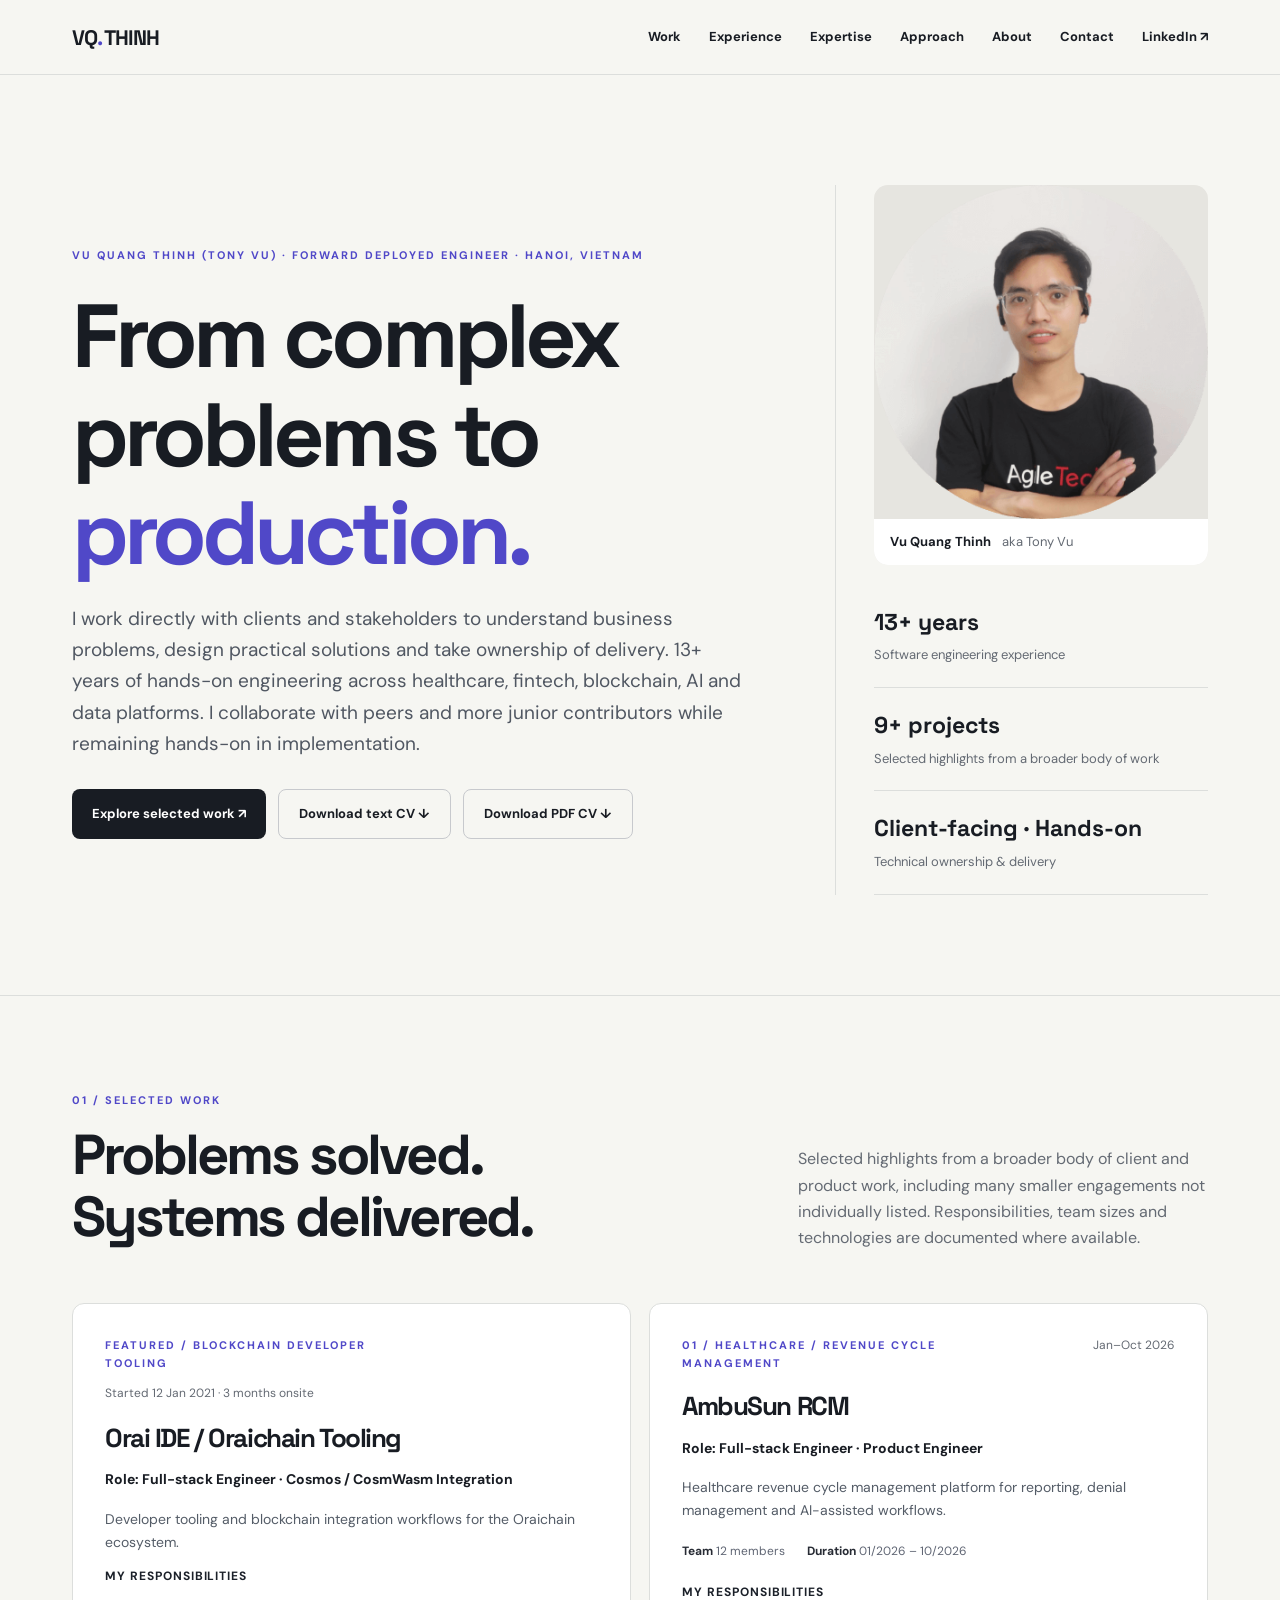
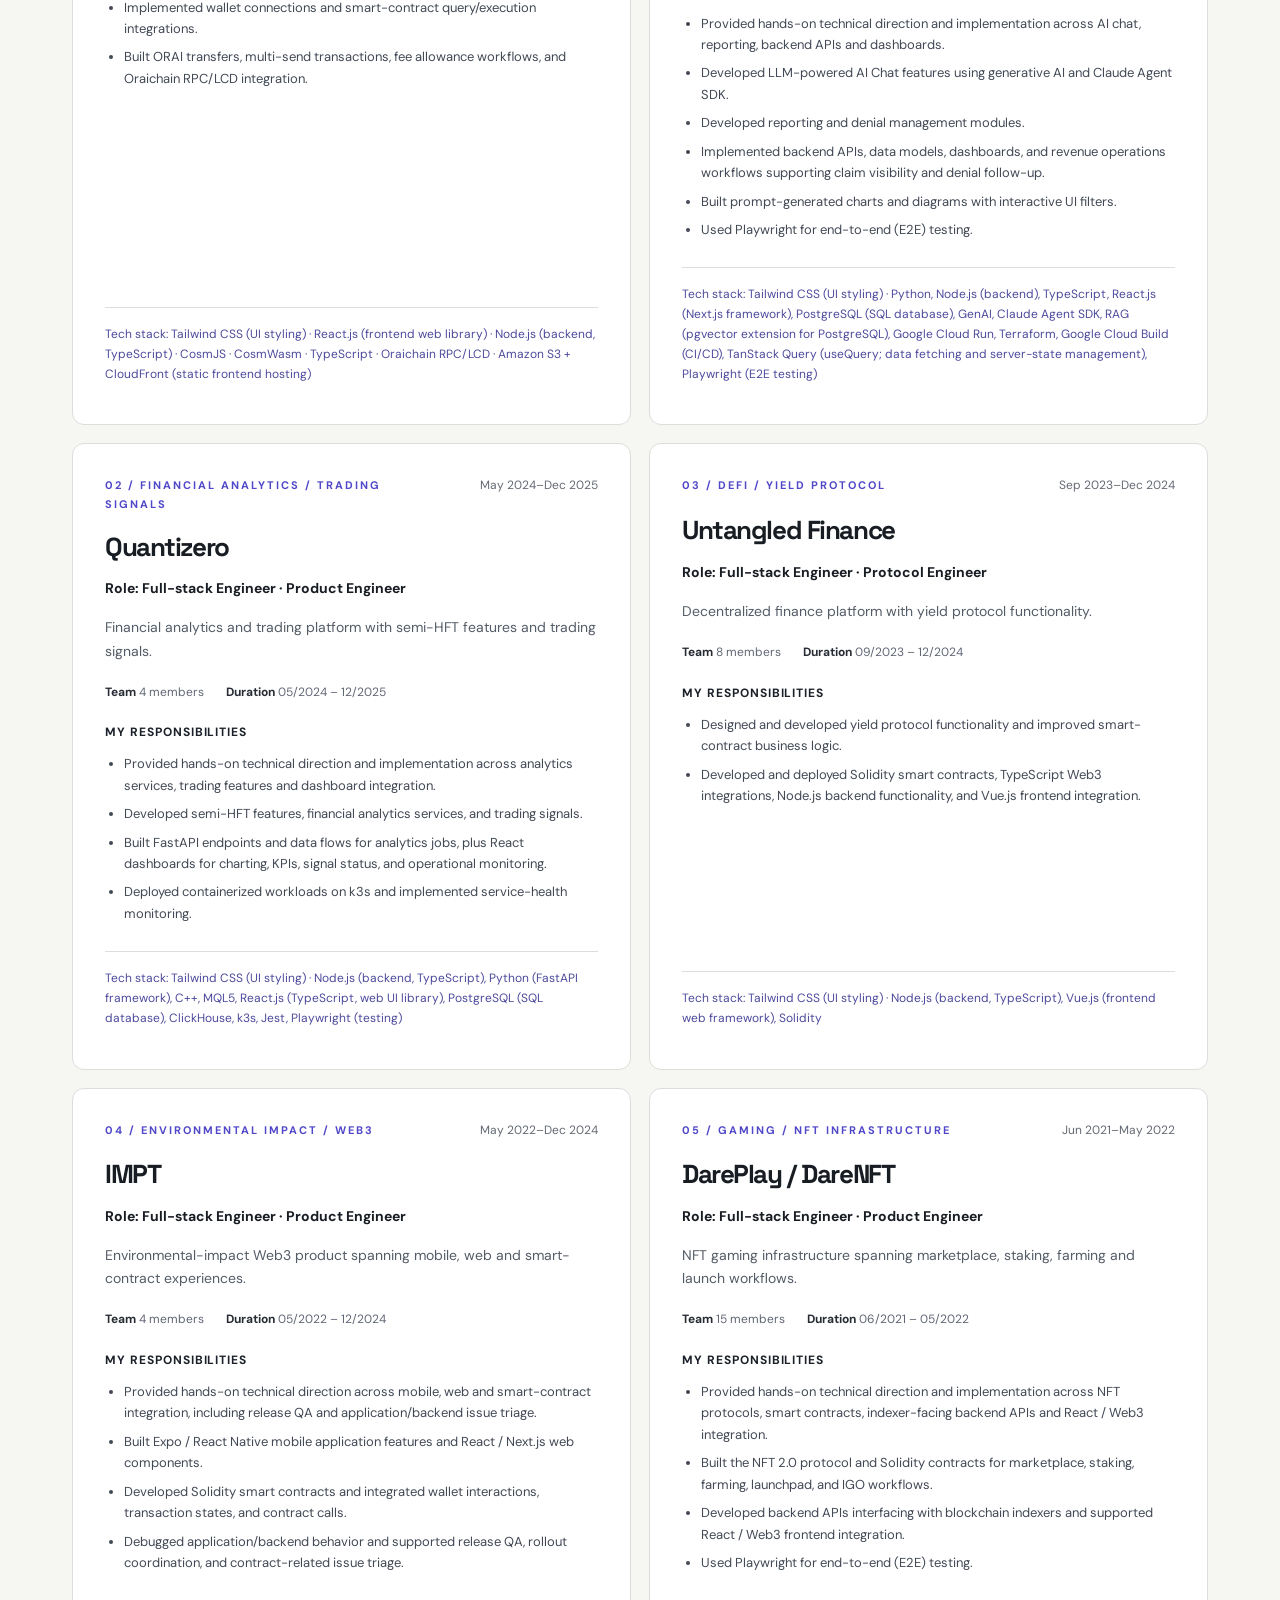
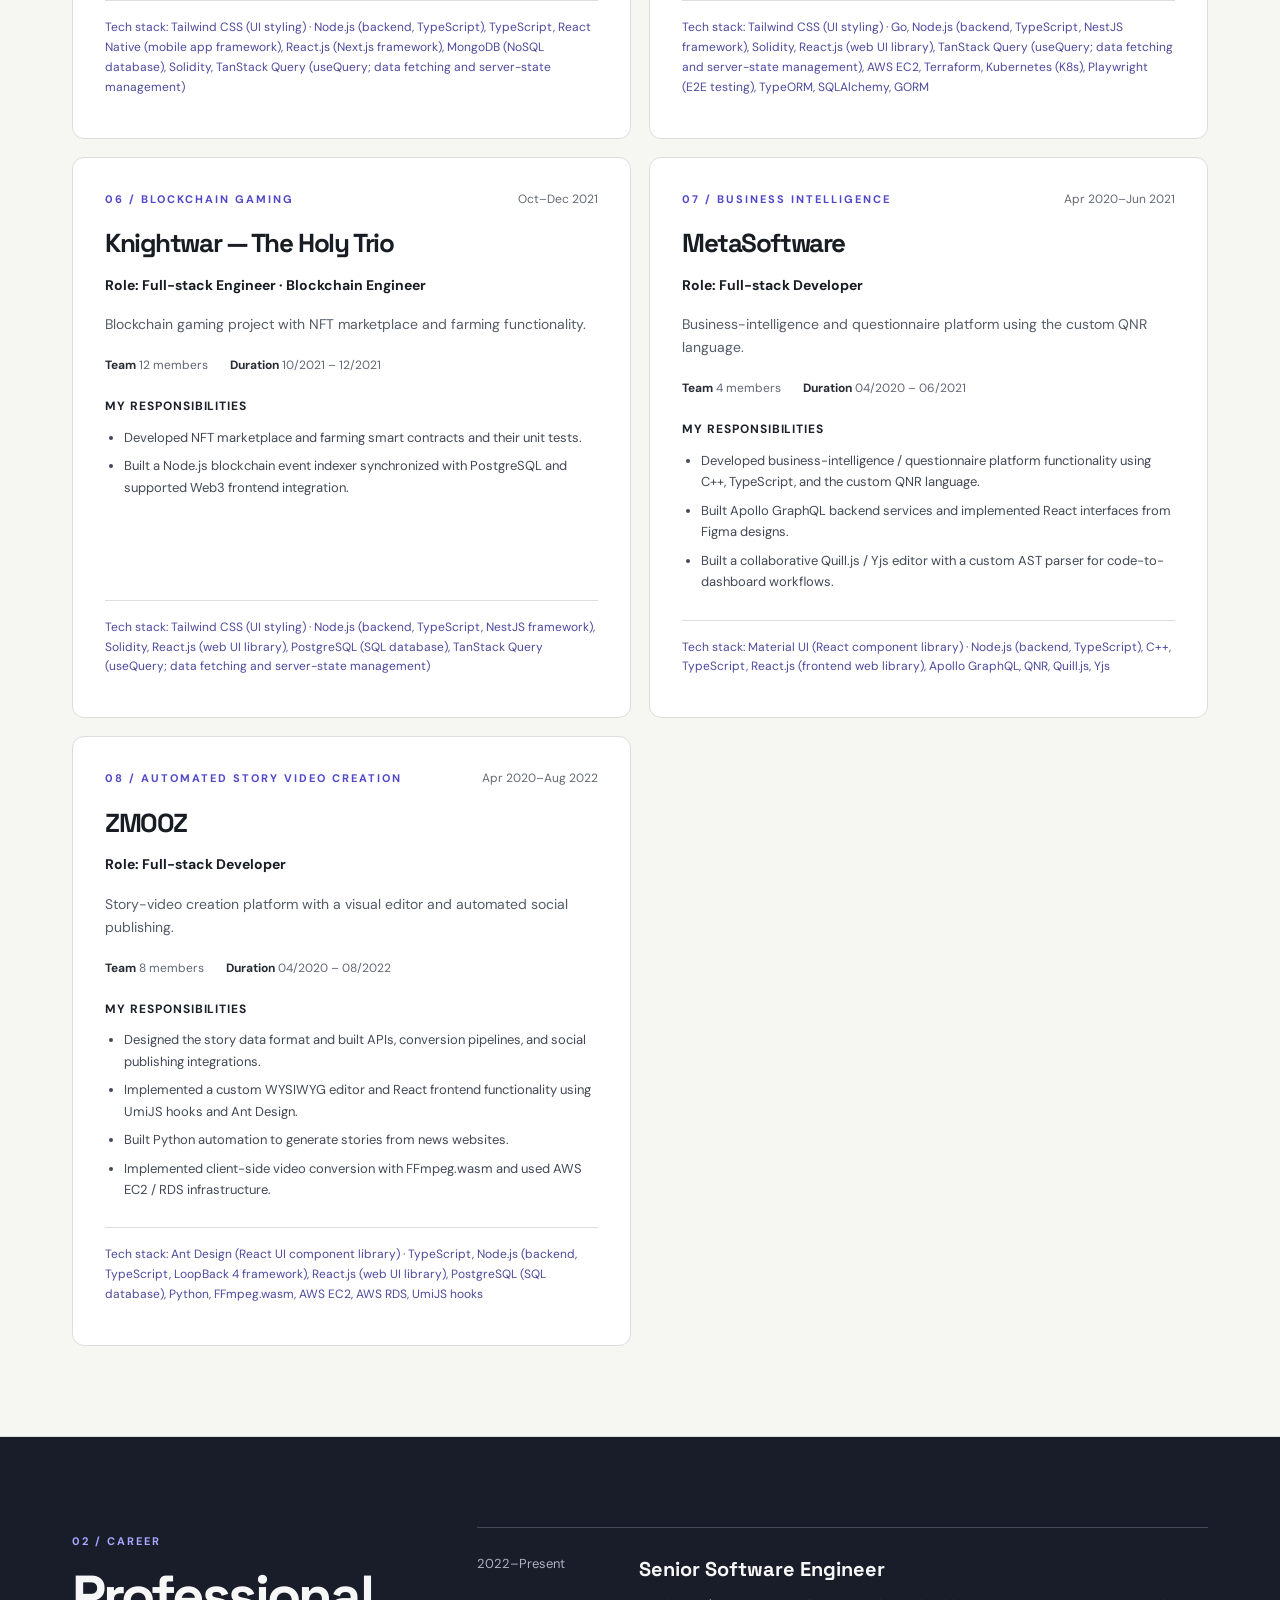
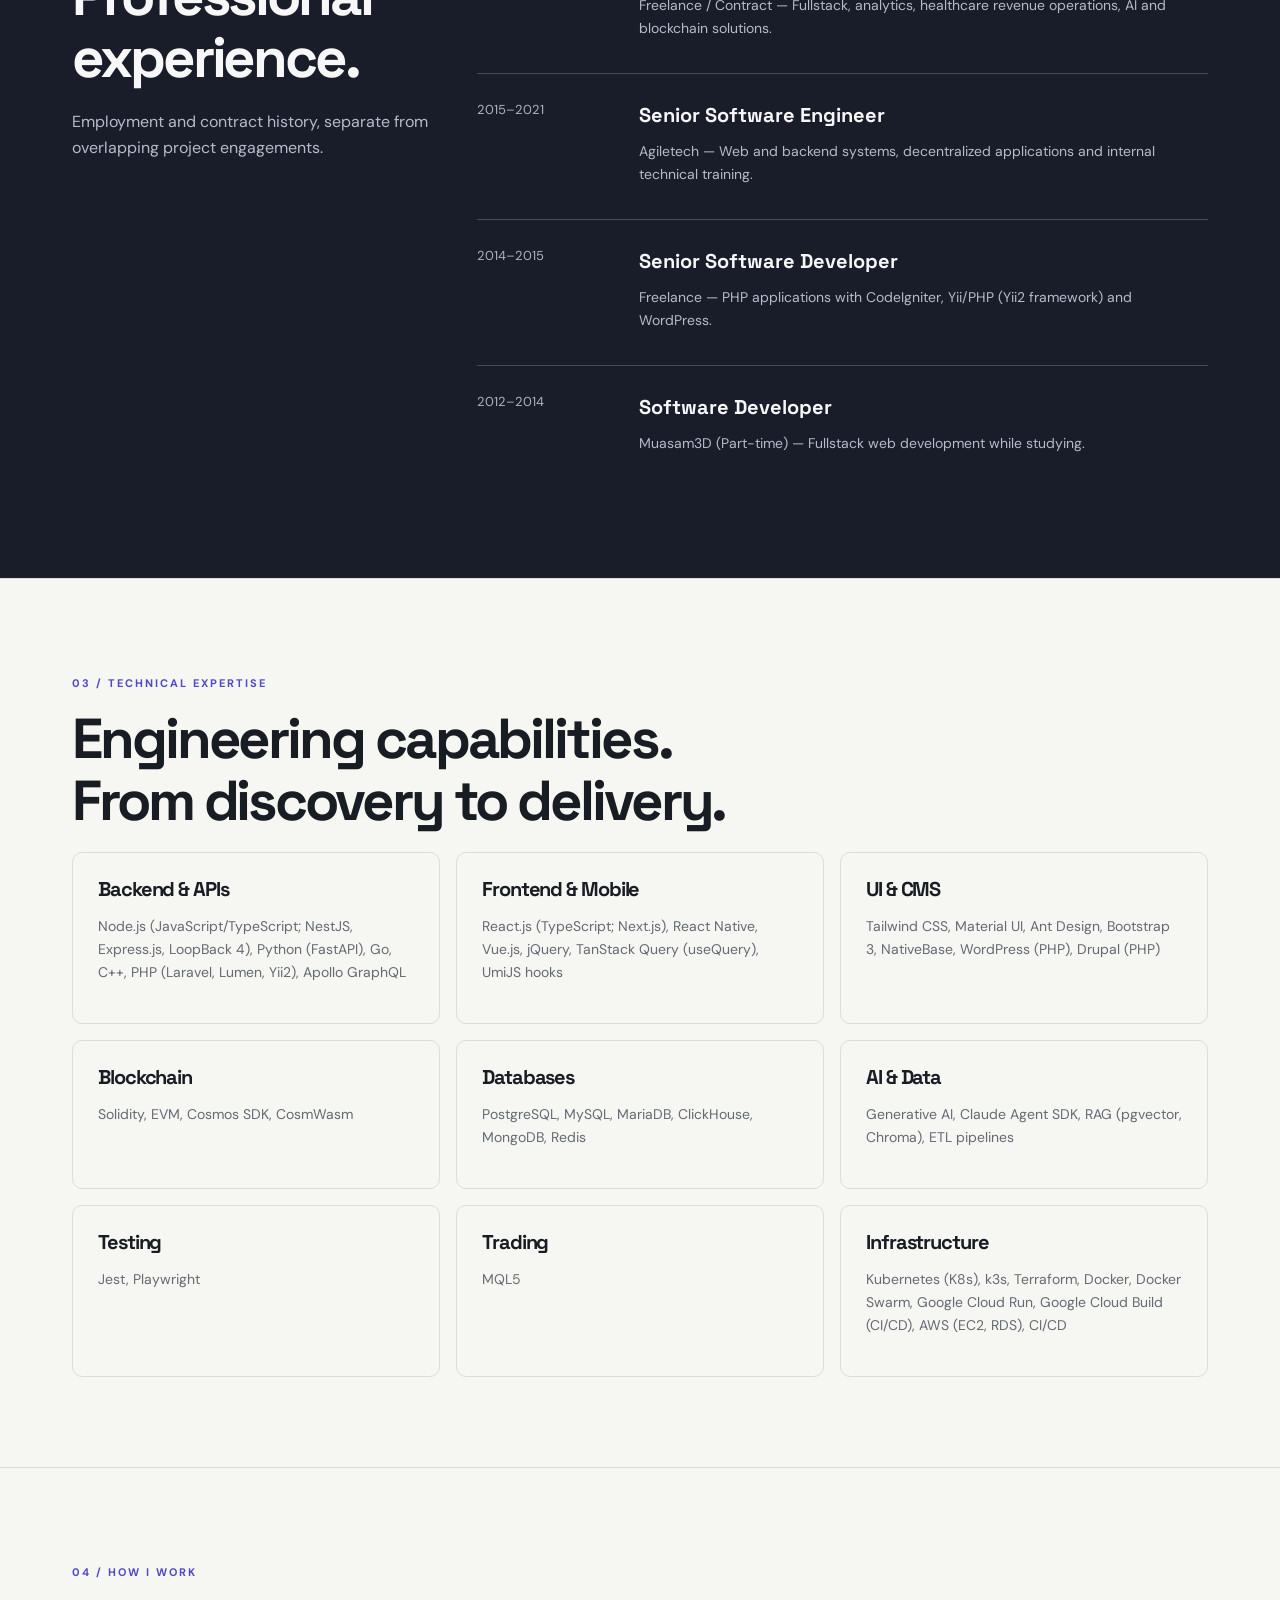
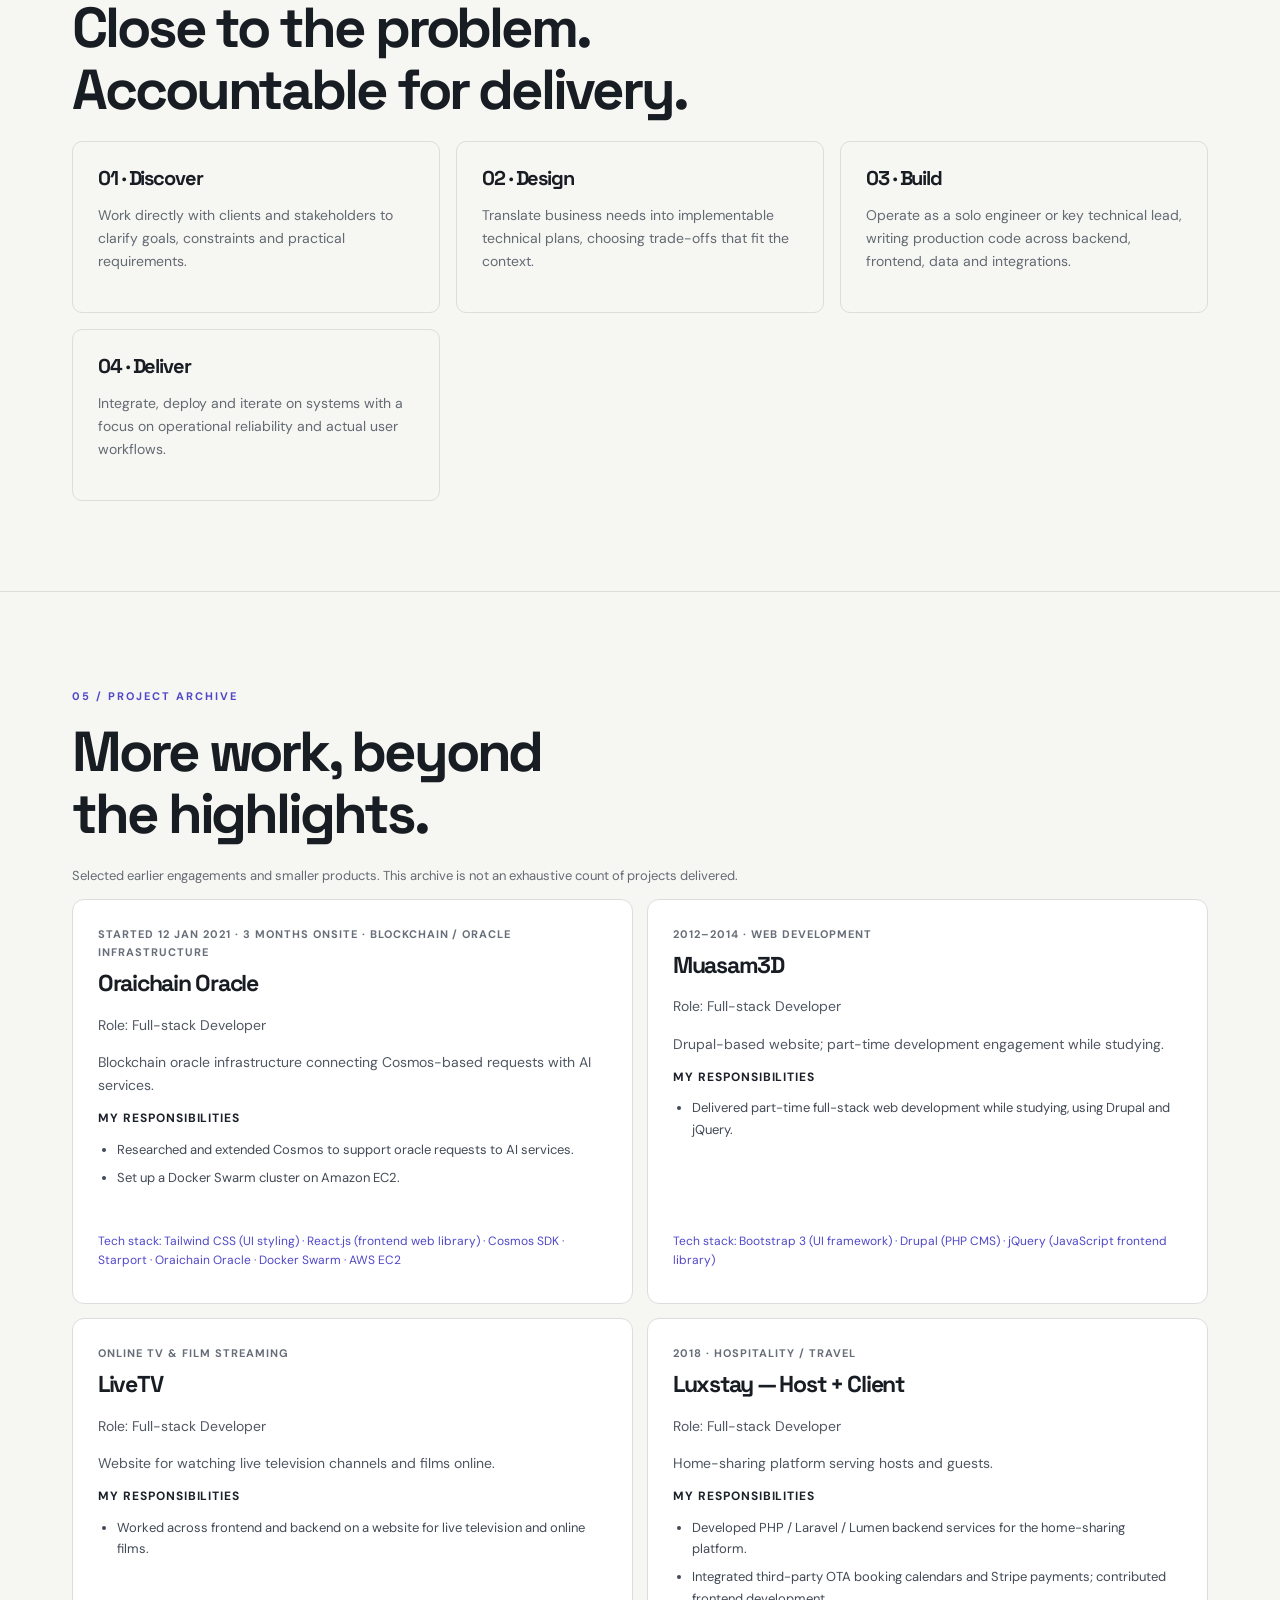
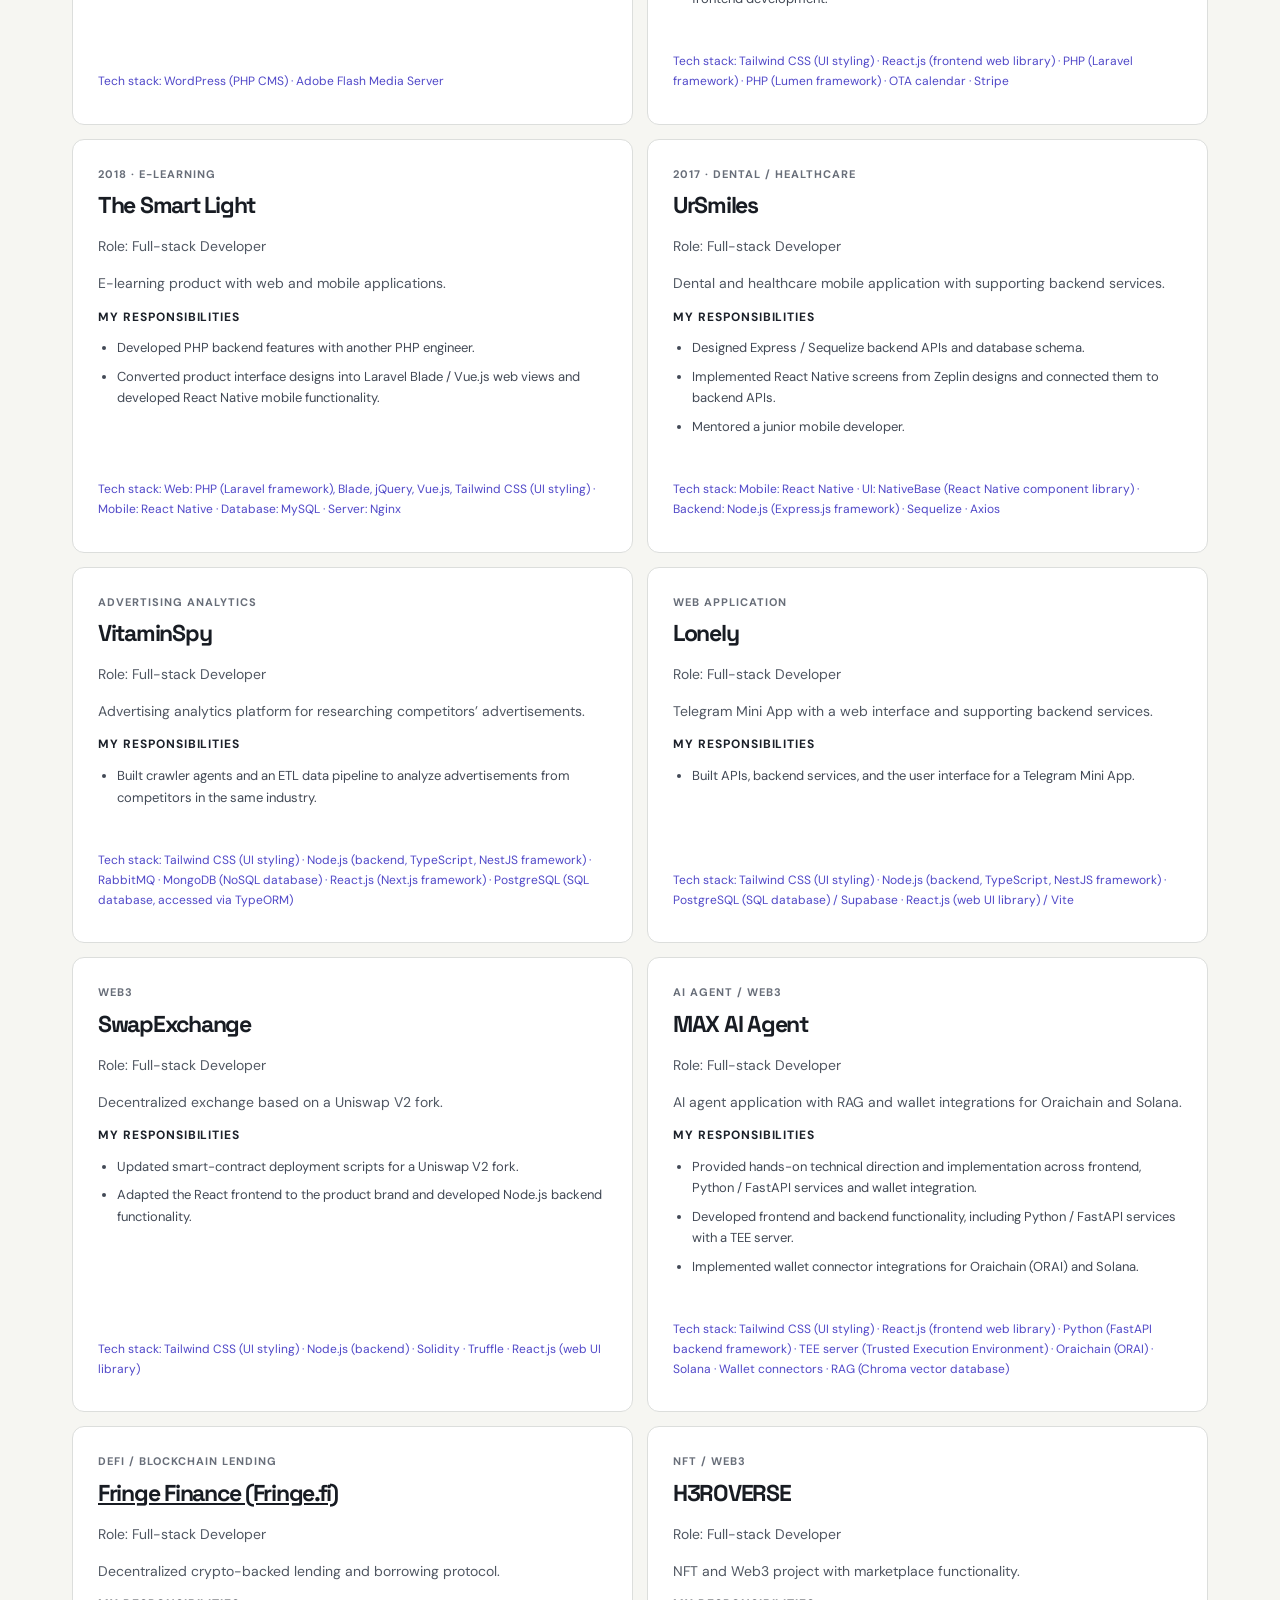
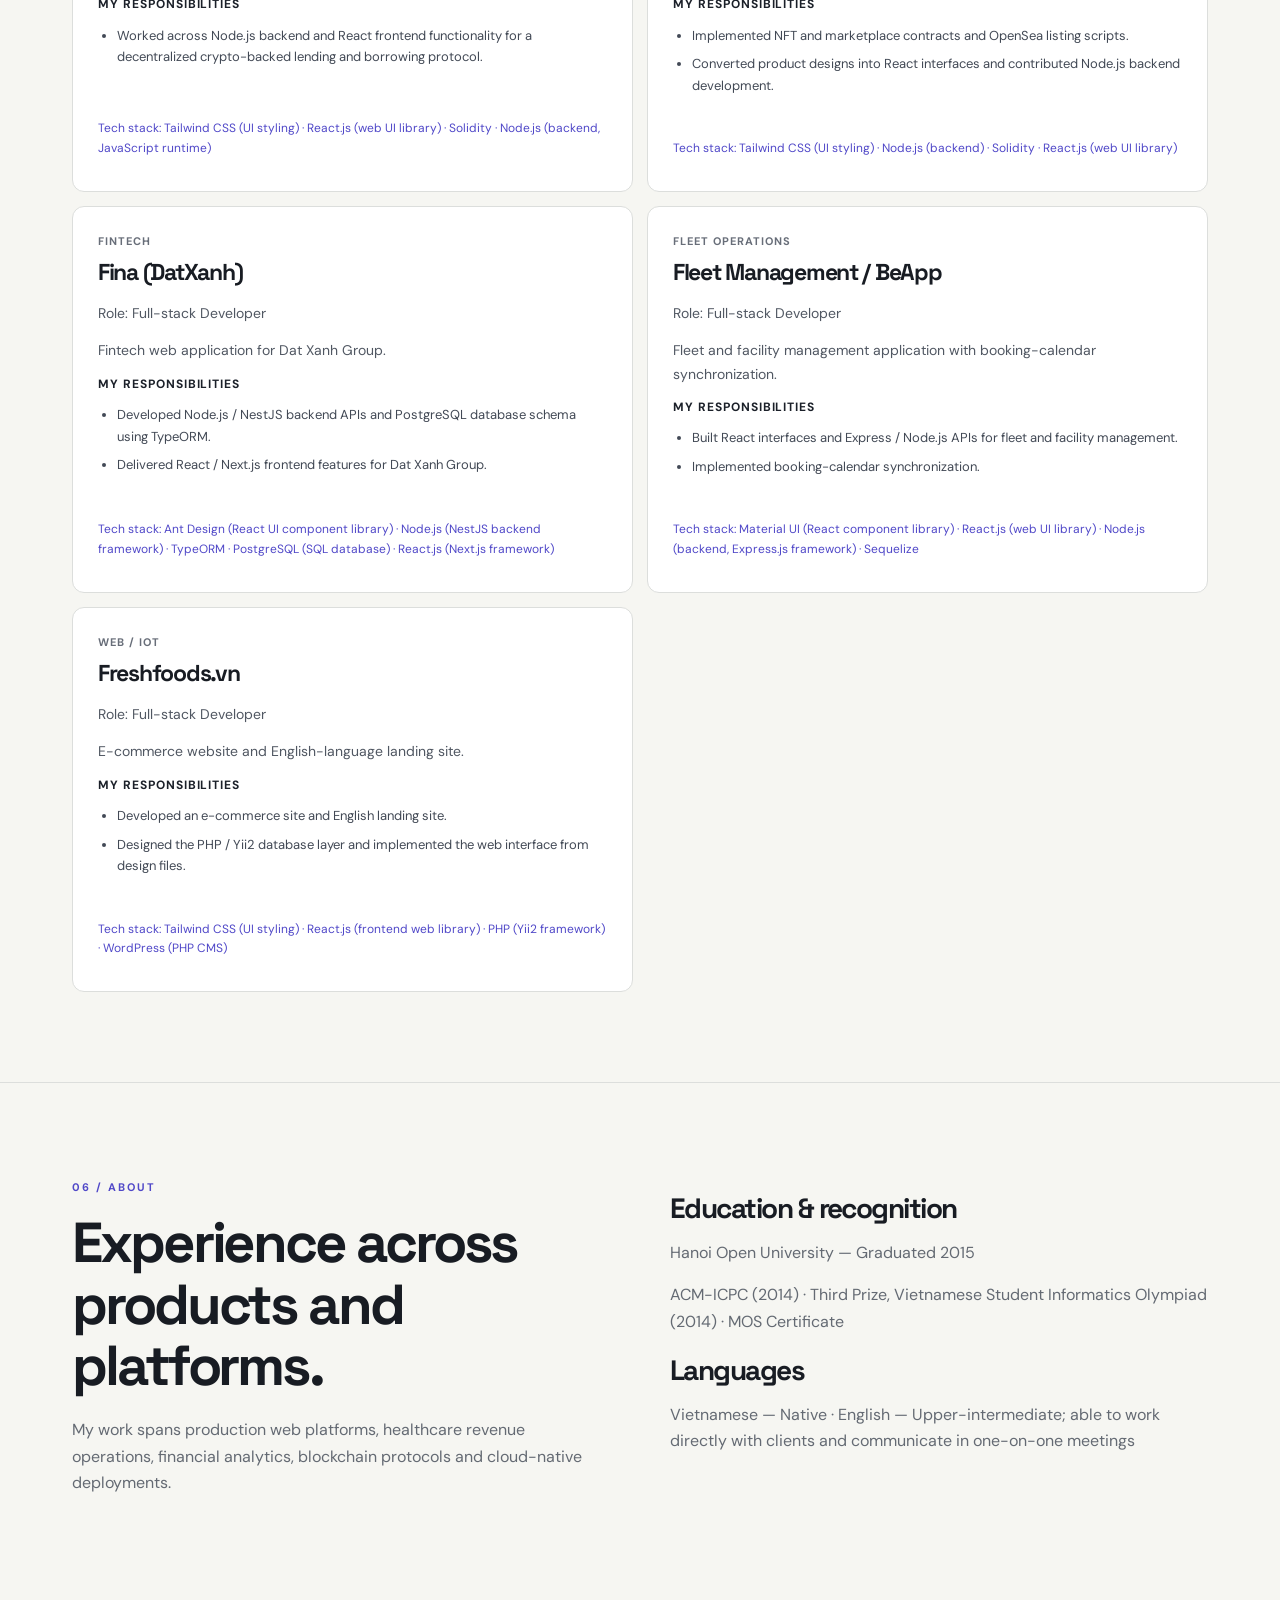
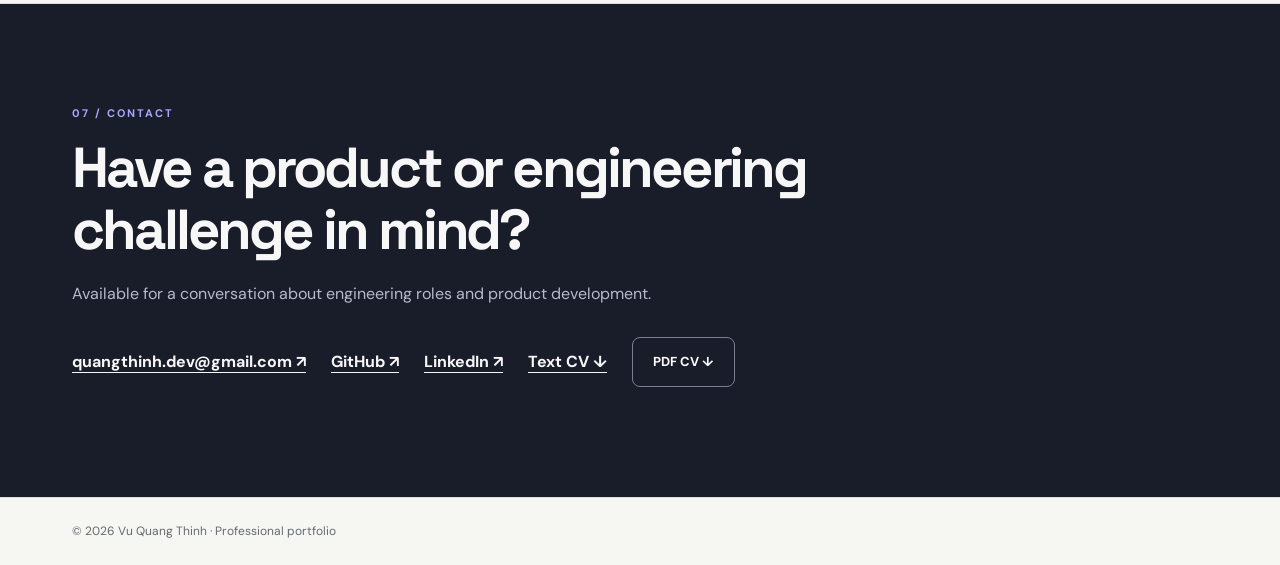
==== commit 5b16e0b8: "Clarify hands-on technical ownership and project context across CV and portfolio" ====
--- a/index.html
+++ b/index.html
@@ -3,24 +3,24 @@
 :root{--bg:#f6f6f2;--ink:#181c23;--muted:#646a73;--line:#dcdedc;--accent:#5048c8;--dark:#191d29}*{box-sizing:border-box}html{scroll-behavior:smooth}body{margin:0;background:var(--bg);color:var(--ink);font-family:'DM Sans',sans-serif;line-height:1.65}a{color:inherit}a:focus-visible,button:focus-visible{outline:3px solid var(--accent);outline-offset:4px}.wrap{max-width:1200px;margin:auto;padding:0 32px}.nav{border-bottom:1px solid var(--line);background:rgba(246,246,242,.94);position:sticky;top:0;z-index:10;backdrop-filter:blur(14px)}.navin{height:74px;display:flex;align-items:center;justify-content:space-between;gap:20px}.brand{font:700 21px 'Space Grotesk',sans-serif;text-decoration:none;letter-spacing:-1px}.links{display:flex;gap:28px;align-items:center}.links a{text-decoration:none;font-size:13px;font-weight:700}.links a:hover,.textlink:hover{color:var(--accent)}.button{display:inline-flex;align-items:center;justify-content:center;padding:13px 20px;background:var(--ink);color:white;text-decoration:none;border-radius:8px;font-size:13px;font-weight:700;transition:transform .2s}.button:hover{transform:translateY(-2px)}.button.secondary{background:transparent;color:var(--ink);border:1px solid #c7c9cd}.hero{padding:110px 0 100px;display:grid;grid-template-columns:1.3fr .7fr;gap:70px;align-items:center}.eyebrow,.kicker,.index{font-size:11px;font-weight:700;text-transform:uppercase;letter-spacing:2px;color:var(--accent)}h1,h2,h3{font-family:'Space Grotesk',sans-serif;letter-spacing:-.055em;line-height:1.1}h1{font-size:clamp(54px,7vw,94px);margin:20px 0}h2{font-size:clamp(35px,4.4vw,57px);margin:12px 0 20px}h3{font-size:28px;margin:20px 0 8px}.lead{font-size:19px;color:#505762;max-width:670px}.actions{display:flex;gap:12px;flex-wrap:wrap;margin-top:30px}.hero-aside{border-left:1px solid var(--line);padding-left:38px}.hero-aside div{padding:19px 0;border-bottom:1px solid var(--line)}.hero-aside strong{display:block;font-size:23px;font-family:'Space Grotesk'}.hero-aside span{font-size:13px;color:var(--muted)}section{padding:90px 0;border-top:1px solid var(--line)}.sectionhead{display:flex;justify-content:space-between;align-items:end;gap:30px;margin-bottom:35px}.sectionhead p{max-width:410px;color:var(--muted)}.projects{display:grid;grid-template-columns:repeat(2,minmax(0,1fr));gap:18px}.project{padding:32px;background:#fff;border:1px solid var(--line);border-radius:12px;display:flex;flex-direction:column;min-height:300px;transition:border-color .2s,transform .2s}.project:hover{border-color:#9e9be5;transform:translateY(-3px)}.project-top{display:flex;justify-content:space-between;gap:12px;flex-wrap:wrap}.date{font-size:12px;color:var(--muted)}.project>p{font-size:14px;color:#545c67;margin:8px 0}.project .role{font-weight:700;color:var(--ink)}.project .stack{border-top:1px solid var(--line);padding-top:17px;margin-top:auto;font-size:12px;color:#4d4a9c}.dark{background:var(--dark);color:#f7f7f7}.dark .kicker{color:#aaa5ff}.dark .sectionhead p{color:#aeb4c2}.timeline{display:grid;grid-template-columns:1fr 2fr;gap:40px}.timeline-item{display:grid;grid-template-columns:140px 1fr;gap:22px;border-top:1px solid #454958;padding:25px 0}.timeline-item .period{color:#adb2c1;font-size:13px}.timeline-item strong{font-family:'Space Grotesk';font-size:20px}.timeline-item p{color:#b6bbca;font-size:14px;margin:8px 0}.expertise{display:grid;grid-template-columns:repeat(3,1fr);gap:16px}.expertise article{padding:25px;border:1px solid var(--line);border-radius:10px}.expertise h3{font-size:20px;margin:0 0 15px}.expertise p{font-size:14px;color:var(--muted)}.additional{columns:2;column-gap:50px}.additional p{margin:0;padding:12px 0;border-bottom:1px solid var(--line);break-inside:avoid;font-size:14px}.aboutgrid{display:grid;grid-template-columns:1fr 1fr;gap:60px}.aboutgrid p{color:var(--muted)}.contact{padding:95px 0 110px}.contact h2{max-width:800px}.contactlinks{display:flex;gap:25px;flex-wrap:wrap;margin-top:30px}.contactlinks a{font-weight:700;text-underline-offset:5px}.footer{padding:24px 0;border-top:1px solid var(--line);font-size:12px;color:var(--muted)}@media(max-width:850px){.hero{grid-template-columns:1fr;gap:35px;padding:75px 0}.hero-aside{display:grid;grid-template-columns:repeat(3,1fr);gap:16px;border-left:0;padding-left:0}.hero-aside div{border-top:1px solid var(--line)}.links{gap:13px}.timeline{grid-template-columns:1fr}.expertise{grid-template-columns:repeat(2,1fr)}}@media(max-width:600px){.wrap{padding:0 20px}.navin{height:auto;min-height:70px;flex-wrap:wrap;padding-top:14px;padding-bottom:14px}.links{width:100%;justify-content:space-between}.links a{font-size:12px}.links a:last-child{display:none}.hero{padding:60px 0}.hero-aside{grid-template-columns:1fr}.hero-aside div{padding:10px 0}.projects,.expertise,.aboutgrid{grid-template-columns:1fr}.additional{columns:1}.timeline-item{grid-template-columns:1fr;gap:5px}.sectionhead{display:block}section{padding:65px 0}.project{min-height:0}}@media(prefers-reduced-motion:reduce){html{scroll-behavior:auto}*,*:before,*:after{transition:none!important;animation:none!important}}
 .cv-meta{display:flex;flex-wrap:wrap;gap:8px 22px;font-size:12px;color:#606674;margin:12px 0 16px}.cv-meta b{color:#272b34}.contributions{font-size:13px;line-height:1.65;color:#424955;margin:5px 0 20px}.contributions strong{display:block;color:#1b2029;font-size:12px;text-transform:uppercase;letter-spacing:.08em}.contributions ul{margin:10px 0 0;padding-left:19px}.contributions li{margin:0 0 7px}.project{min-height:0}.project h3{font-size:26px}.cv-note{font-size:13px;color:#656b75;max-width:700px}.project .stack{margin-top:auto}.cv-details{padding:28px;background:#fff;border:1px solid var(--line);border-radius:12px}.cv-details h3{margin:0 0 14px;font-size:22px}.cv-details p{margin:9px 0;color:#565d69}.project-top .index{max-width:65%}@media(min-width:900px){.projects .project:first-child,.projects .project:nth-child(2){grid-column:span 1}}.button{border:0;cursor:pointer;font-family:inherit}.button.secondary{border:1px solid #c7c9cd}.contact .button.secondary{color:#fff;border-color:#7b8090}.contactlinks{align-items:center}@media(max-width:600px){.links{flex-wrap:wrap;justify-content:flex-start;gap:12px 18px}.links a:last-child{display:inline}} .hero-portrait{margin:0 0 20px;position:relative;overflow:hidden;border-radius:14px;background:#e6e5e0}.hero-portrait img{width:100%;height:auto;aspect-ratio:1/1;object-fit:cover;object-position:center 30%;display:block}.hero-portrait figcaption{padding:12px 16px;font-size:13px;font-weight:700;background:#fff}.hero-portrait figcaption span{color:var(--muted);font-weight:400;margin-left:8px}@media(max-width:850px){.hero-portrait{grid-column:1/-1;max-width:360px}}.archive-grid{display:grid;grid-template-columns:repeat(2,minmax(0,1fr));gap:14px}.archive-card{background:#fff;border:1px solid var(--line);border-radius:12px;padding:25px;display:flex;flex-direction:column}.archive-card h3{font-size:23px;margin:10px 0}.archive-card>p{font-size:14px;color:#505762;margin:7px 0}.archive-card .stack{margin-top:auto;padding-top:16px;font-size:12px;color:#5048c8}.archive-meta{font-size:11px;letter-spacing:.09em;text-transform:uppercase;color:#686e79;font-weight:700}@media(max-width:650px){.archive-grid{grid-template-columns:1fr}}</style></head><body>
 <header class="nav"><div class="wrap navin"><a class="brand" href="#top">VQ<span style="color:var(--accent)">.</span> THINH</a><nav class="links" aria-label="Primary"><a href="#work">Work</a><a href="#experience">Experience</a><a href="#expertise">Expertise</a><a href="#approach">Approach</a><a href="#about">About</a><a href="#contact">Contact</a><a href="https://www.linkedin.com/in/vuquangthinh" target="_blank" rel="noopener noreferrer" aria-label="LinkedIn profile">LinkedIn ↗</a></nav></div></header>
-<main id="top"><div class="wrap"><div class="hero"><div><span class="eyebrow">Vu Quang Thinh (Tony Vu) · Forward Deployed Engineer · Hanoi, Vietnam</span><h1>From complex<br>problems to<br><span style="color:var(--accent)">production.</span></h1><p class="lead">I work directly with clients and stakeholders to understand business problems, design practical solutions and take ownership of delivery. 13+ years of hands-on engineering across healthcare, fintech, blockchain, AI and data platforms.</p><div class="actions"><a class="button" href="#work">Explore selected work ↗</a><a class="button secondary" href="/resume.txt" download="Vu_Quang_Thinh_Resume.txt">Download text CV ↓</a><a class="button secondary" href="/assets/Tony_CV.pdf" download="Vu_Quang_Thinh_CV.pdf">Download PDF CV ↓</a></div></div><aside class="hero-aside" aria-label="Profile highlights"><figure class="hero-portrait"><img src="/assets/images/resume-profile.png" alt="Portrait of Vu Quang Thinh (Tony Vu)" width="480" height="480" loading="eager" decoding="async" onerror="this.closest('figure').style.display='none'"><figcaption>Vu Quang Thinh <span>aka Tony Vu</span></figcaption></figure><div><strong>13+ years</strong><span>Software engineering experience</span></div><div><strong>9+ projects</strong><span>Selected highlights from a broader body of work</span></div><div><strong>Client-facing · Hands-on</strong><span>Technical ownership & delivery</span></div></aside></div></div>
-<section id="work"><div class="wrap"><div class="sectionhead"><div><span class="kicker">01 / Selected work</span><h2>Problems solved.<br>Systems delivered.</h2></div><p>Selected highlights from a broader body of client and product work, including many smaller engagements not individually listed. Responsibilities, team sizes and technologies are documented where available.</p></div><div class="projects"><article class="project" id="project-orai-ide"><div class="project-top"><span class="index">Featured / Blockchain Developer Tooling</span><span class="date">Started 12 Jan 2021 · 3 months onsite</span></div><h3>Orai IDE / Oraichain Tooling</h3><p class="role">Role: Full-stack Engineer · Cosmos / CosmWasm Integration</p><p>Developer tooling and blockchain integration workflows for the Oraichain ecosystem.</p><div class="contributions"><strong>My responsibilities</strong><ul><li>Implemented wallet connections and smart-contract query/execution integrations.</li><li>Built ORAI transfers, multi-send transactions, fee allowance workflows, and Oraichain RPC/LCD integration.</li></ul></div><p class="stack">Tech stack: Tailwind CSS (UI styling) · React.js (frontend web library) · Node.js (backend, TypeScript) · CosmJS · CosmWasm · TypeScript · Oraichain RPC/LCD · Amazon S3 + CloudFront (static frontend hosting)</p></article><article class="project" id="project-1"><div class="project-top"><span class="index">01 / Healthcare / Revenue Cycle Management</span><span class="date">Jan–Oct 2026</span></div><h3>AmbuSun RCM</h3><p class="role">Role: Full-stack Engineer · Product Engineer</p><p>Developed reporting, denial management and AI chat modules; implemented APIs, data models, dashboards and revenue operations workflows.</p><div class="cv-meta"><span><b>Team</b> 12 members</span><span><b>Duration</b> 01/2026 – 10/2026</span></div><div class="contributions"><strong>My responsibilities</strong><ul><li>Developed LLM-powered AI Chat features using generative AI and Claude Agent SDK.</li><li>Developed reporting and denial management modules.</li><li>Implemented backend APIs, data models, dashboards, and revenue operations workflows supporting claim visibility and denial follow-up.</li><li>Built prompt-generated charts and diagrams with interactive UI filters.</li><li>Used Playwright for end-to-end (E2E) testing.</li></ul></div><p class="stack">Tech stack: Tailwind CSS (UI styling) · Python, Node.js (backend), TypeScript, React.js (Next.js framework), PostgreSQL (SQL database), GenAI, Claude Agent SDK, RAG (pgvector extension for PostgreSQL), Google Cloud Run, Terraform, Google Cloud Build (CI/CD), TanStack Query (useQuery; data fetching and server-state management), Playwright (E2E testing)</p></article><article class="project" id="project-2"><div class="project-top"><span class="index">02 / Financial Analytics / Trading Signals</span><span class="date">May 2024–Dec 2025</span></div><h3>Quantizero</h3><p class="role">Role: Full-stack Engineer · Product Engineer</p><p>Developed semi-HFT features, financial analytics APIs, trading signals and interactive dashboards; deployed workloads on k3s.</p><div class="cv-meta"><span><b>Team</b> 4 members</span><span><b>Duration</b> 05/2024 – 12/2025</span></div><div class="contributions"><strong>My responsibilities</strong><ul><li>Developed semi-HFT features, financial analytics services, and trading signals.</li><li>Built FastAPI endpoints and data flows for analytics jobs, plus React dashboards for charting, KPIs, signal status, and operational monitoring.</li><li>Deployed containerized workloads on k3s and implemented service-health monitoring.</li></ul></div><p class="stack">Tech stack: Tailwind CSS (UI styling) · Node.js (backend, TypeScript), Python (FastAPI framework), C++, MQL5, React.js (TypeScript, web UI library), PostgreSQL (SQL database), ClickHouse, k3s, Jest, Playwright (testing)</p></article><article class="project" id="project-3"><div class="project-top"><span class="index">03 / DeFi / Yield Protocol</span><span class="date">Sep 2023–Dec 2024</span></div><h3>Untangled Finance</h3><p class="role">Role: Full-stack Engineer · Protocol Engineer</p><p>Designed and developed yield protocol functionality, smart contract business logic and TypeScript Web3 integrations.</p><div class="cv-meta"><span><b>Team</b> 8 members</span><span><b>Duration</b> 09/2023 – 12/2024</span></div><div class="contributions"><strong>My responsibilities</strong><ul><li>Designed and developed yield protocol functionality and improved smart-contract business logic.</li><li>Developed and deployed Solidity smart contracts, TypeScript Web3 integrations, Node.js backend functionality, and Vue.js frontend integration.</li></ul></div><p class="stack">Tech stack: Tailwind CSS (UI styling) · Node.js (backend, TypeScript), Vue.js (frontend web framework), Solidity</p></article><article class="project" id="project-4"><div class="project-top"><span class="index">04 / Environmental Impact / Web3</span><span class="date">May 2022–Dec 2024</span></div><h3>IMPT</h3><p class="role">Role: Full-stack Engineer · Product Engineer</p><p>Developed an Expo mobile app, React.js (Next.js framework) components and Solidity contracts integrating mobile, web and blockchain experiences.</p><div class="cv-meta"><span><b>Team</b> 4 members</span><span><b>Duration</b> 05/2022 – 12/2024</span></div><div class="contributions"><strong>My responsibilities</strong><ul><li>Built Expo / React Native mobile application features and React / Next.js web components.</li><li>Developed Solidity smart contracts and integrated wallet interactions, transaction states, and contract calls.</li><li>Debugged application/backend behavior and supported release QA, rollout coordination, and contract-related issue triage.</li></ul></div><p class="stack">Tech stack: Tailwind CSS (UI styling) · Node.js (backend, TypeScript), TypeScript, React Native (mobile app framework), React.js (Next.js framework), MongoDB (NoSQL database), Solidity, TanStack Query (useQuery; data fetching and server-state management)</p></article><article class="project" id="project-5"><div class="project-top"><span class="index">05 / Gaming / NFT Infrastructure</span><span class="date">Jun 2021–May 2022</span></div><h3>DarePlay / DareNFT</h3><p class="role">Role: Full-stack Engineer · Product Engineer</p><p>Built the NFT 2.0 protocol, marketplace, staking/farming and launch contracts; developed backend APIs for blockchain indexers.</p><div class="cv-meta"><span><b>Team</b> 15 members</span><span><b>Duration</b> 06/2021 – 05/2022</span></div><div class="contributions"><strong>My responsibilities</strong><ul><li>Built the NFT 2.0 protocol and Solidity contracts for marketplace, staking, farming, launchpad, and IGO workflows.</li><li>Developed backend APIs interfacing with blockchain indexers and supported React / Web3 frontend integration.</li><li>Used Playwright for end-to-end (E2E) testing.</li></ul></div><p class="stack">Tech stack: Tailwind CSS (UI styling) · Go, Node.js (backend, TypeScript, NestJS framework), Solidity, React.js (web UI library), TanStack Query (useQuery; data fetching and server-state management), AWS EC2, Terraform, Kubernetes (K8s), Playwright (E2E testing), TypeORM, SQLAlchemy, GORM</p></article><article class="project" id="project-6"><div class="project-top"><span class="index">06 / Blockchain Gaming</span><span class="date">Oct–Dec 2021</span></div><h3>Knightwar — The Holy Trio</h3><p class="role">Role: Full-stack Engineer · Blockchain Engineer</p><p>Developed NFT marketplace and farming contracts, unit tests, and a Node.js (backend, JavaScript runtime) event indexer synchronized with PostgreSQL.</p><div class="cv-meta"><span><b>Team</b> 12 members</span><span><b>Duration</b> 10/2021 – 12/2021</span></div><div class="contributions"><strong>My responsibilities</strong><ul><li>Developed NFT marketplace and farming smart contracts and their unit tests.</li><li>Built a Node.js blockchain event indexer synchronized with PostgreSQL and supported Web3 frontend integration.</li></ul></div><p class="stack">Tech stack: Tailwind CSS (UI styling) · Node.js (backend, TypeScript, NestJS framework), Solidity, React.js (web UI library), PostgreSQL (SQL database), TanStack Query (useQuery; data fetching and server-state management)</p></article><article class="project" id="project-7"><div class="project-top"><span class="index">07 / Business Intelligence</span><span class="date">Apr 2020–Jun 2021</span></div><h3>MetaSoftware</h3><p class="role">Role: Full-stack Developer</p><p>Developed BI platform functionality with C++ and TypeScript GraphQL services using the custom QNR language.</p><div class="cv-meta"><span><b>Team</b> 4 members</span><span><b>Duration</b> 04/2020 – 06/2021</span></div><div class="contributions"><strong>My responsibilities</strong><ul><li>Developed business-intelligence / questionnaire platform functionality using C++, TypeScript, and the custom QNR language.</li><li>Built Apollo GraphQL backend services and implemented React interfaces from Figma designs.</li><li>Built a collaborative Quill.js / Yjs editor with a custom AST parser for code-to-dashboard workflows.</li></ul></div><p class="stack">Tech stack: Material UI (React component library) · Node.js (backend, TypeScript), C++, TypeScript, React.js (frontend web library), Apollo GraphQL, QNR, Quill.js, Yjs</p></article><article class="project" id="project-8"><div class="project-top"><span class="index">08 / Automated Story Video Creation</span><span class="date">Apr 2020–Aug 2022</span></div><h3>ZMOOZ</h3><p class="role">Role: Full-stack Developer</p><p>Developed a story-video creation platform and Python automation for story generation from news websites.</p><div class="cv-meta"><span><b>Team</b> 8 members</span><span><b>Duration</b> 04/2020 – 08/2022</span></div><div class="contributions"><strong>My responsibilities</strong><ul><li>Designed the story data format and built APIs, conversion pipelines, and social publishing integrations.</li><li>Implemented a custom WYSIWYG editor and React frontend functionality using UmiJS hooks and Ant Design.</li><li>Built Python automation to generate stories from news websites.</li><li>Implemented client-side video conversion with FFmpeg.wasm and used AWS EC2 / RDS infrastructure.</li></ul></div><p class="stack">Tech stack: Ant Design (React UI component library) · TypeScript, Node.js (backend, TypeScript, LoopBack 4 framework), React.js (web UI library), PostgreSQL (SQL database), Python, FFmpeg.wasm, AWS EC2, AWS RDS, UmiJS hooks</p></article></div></div></section>
+<main id="top"><div class="wrap"><div class="hero"><div><span class="eyebrow">Vu Quang Thinh (Tony Vu) · Forward Deployed Engineer · Hanoi, Vietnam</span><h1>From complex<br>problems to<br><span style="color:var(--accent)">production.</span></h1><p class="lead">I work directly with clients and stakeholders to understand business problems, design practical solutions and take ownership of delivery. 13+ years of hands-on engineering across healthcare, fintech, blockchain, AI and data platforms. I collaborate with peers and more junior contributors while remaining hands-on in implementation.</p><div class="actions"><a class="button" href="#work">Explore selected work ↗</a><a class="button secondary" href="/resume.txt" download="Vu_Quang_Thinh_Resume.txt">Download text CV ↓</a><a class="button secondary" href="/assets/Tony_CV.pdf" download="Vu_Quang_Thinh_CV.pdf">Download PDF CV ↓</a></div></div><aside class="hero-aside" aria-label="Profile highlights"><figure class="hero-portrait"><img src="/assets/images/resume-profile.png" alt="Portrait of Vu Quang Thinh (Tony Vu)" width="480" height="480" loading="eager" decoding="async" onerror="this.closest('figure').style.display='none'"><figcaption>Vu Quang Thinh <span>aka Tony Vu</span></figcaption></figure><div><strong>13+ years</strong><span>Software engineering experience</span></div><div><strong>9+ projects</strong><span>Selected highlights from a broader body of work</span></div><div><strong>Client-facing · Hands-on</strong><span>Technical ownership & delivery</span></div></aside></div></div>
+<section id="work"><div class="wrap"><div class="sectionhead"><div><span class="kicker">01 / Selected work</span><h2>Problems solved.<br>Systems delivered.</h2></div><p>Selected highlights from a broader body of client and product work, including many smaller engagements not individually listed. Responsibilities, team sizes and technologies are documented where available.</p></div><div class="projects"><article class="project" id="project-orai-ide"><div class="project-top"><span class="index">Featured / Blockchain Developer Tooling</span><span class="date">Started 12 Jan 2021 · 3 months onsite</span></div><h3>Orai IDE / Oraichain Tooling</h3><p class="role">Role: Full-stack Engineer · Cosmos / CosmWasm Integration</p><p>Developer tooling and blockchain integration workflows for the Oraichain ecosystem.</p><div class="contributions"><strong>My responsibilities</strong><ul><li>Implemented wallet connections and smart-contract query/execution integrations.</li><li>Built ORAI transfers, multi-send transactions, fee allowance workflows, and Oraichain RPC/LCD integration.</li></ul></div><p class="stack">Tech stack: Tailwind CSS (UI styling) · React.js (frontend web library) · Node.js (backend, TypeScript) · CosmJS · CosmWasm · TypeScript · Oraichain RPC/LCD · Amazon S3 + CloudFront (static frontend hosting)</p></article><article class="project" id="project-1"><div class="project-top"><span class="index">01 / Healthcare / Revenue Cycle Management</span><span class="date">Jan–Oct 2026</span></div><h3>AmbuSun RCM</h3><p class="role">Role: Full-stack Engineer · Product Engineer</p><p>Healthcare revenue cycle management platform for reporting, denial management and AI-assisted workflows.</p><div class="cv-meta"><span><b>Team</b> 12 members</span><span><b>Duration</b> 01/2026 – 10/2026</span></div><div class="contributions"><strong>My responsibilities</strong><ul><li>Provided hands-on technical direction and implementation across AI chat, reporting, backend APIs and dashboards.</li><li>Developed LLM-powered AI Chat features using generative AI and Claude Agent SDK.</li><li>Developed reporting and denial management modules.</li><li>Implemented backend APIs, data models, dashboards, and revenue operations workflows supporting claim visibility and denial follow-up.</li><li>Built prompt-generated charts and diagrams with interactive UI filters.</li><li>Used Playwright for end-to-end (E2E) testing.</li></ul></div><p class="stack">Tech stack: Tailwind CSS (UI styling) · Python, Node.js (backend), TypeScript, React.js (Next.js framework), PostgreSQL (SQL database), GenAI, Claude Agent SDK, RAG (pgvector extension for PostgreSQL), Google Cloud Run, Terraform, Google Cloud Build (CI/CD), TanStack Query (useQuery; data fetching and server-state management), Playwright (E2E testing)</p></article><article class="project" id="project-2"><div class="project-top"><span class="index">02 / Financial Analytics / Trading Signals</span><span class="date">May 2024–Dec 2025</span></div><h3>Quantizero</h3><p class="role">Role: Full-stack Engineer · Product Engineer</p><p>Financial analytics and trading platform with semi-HFT features and trading signals.</p><div class="cv-meta"><span><b>Team</b> 4 members</span><span><b>Duration</b> 05/2024 – 12/2025</span></div><div class="contributions"><strong>My responsibilities</strong><ul><li>Provided hands-on technical direction and implementation across analytics services, trading features and dashboard integration.</li><li>Developed semi-HFT features, financial analytics services, and trading signals.</li><li>Built FastAPI endpoints and data flows for analytics jobs, plus React dashboards for charting, KPIs, signal status, and operational monitoring.</li><li>Deployed containerized workloads on k3s and implemented service-health monitoring.</li></ul></div><p class="stack">Tech stack: Tailwind CSS (UI styling) · Node.js (backend, TypeScript), Python (FastAPI framework), C++, MQL5, React.js (TypeScript, web UI library), PostgreSQL (SQL database), ClickHouse, k3s, Jest, Playwright (testing)</p></article><article class="project" id="project-3"><div class="project-top"><span class="index">03 / DeFi / Yield Protocol</span><span class="date">Sep 2023–Dec 2024</span></div><h3>Untangled Finance</h3><p class="role">Role: Full-stack Engineer · Protocol Engineer</p><p>Decentralized finance platform with yield protocol functionality.</p><div class="cv-meta"><span><b>Team</b> 8 members</span><span><b>Duration</b> 09/2023 – 12/2024</span></div><div class="contributions"><strong>My responsibilities</strong><ul><li>Designed and developed yield protocol functionality and improved smart-contract business logic.</li><li>Developed and deployed Solidity smart contracts, TypeScript Web3 integrations, Node.js backend functionality, and Vue.js frontend integration.</li></ul></div><p class="stack">Tech stack: Tailwind CSS (UI styling) · Node.js (backend, TypeScript), Vue.js (frontend web framework), Solidity</p></article><article class="project" id="project-4"><div class="project-top"><span class="index">04 / Environmental Impact / Web3</span><span class="date">May 2022–Dec 2024</span></div><h3>IMPT</h3><p class="role">Role: Full-stack Engineer · Product Engineer</p><p>Environmental-impact Web3 product spanning mobile, web and smart-contract experiences.</p><div class="cv-meta"><span><b>Team</b> 4 members</span><span><b>Duration</b> 05/2022 – 12/2024</span></div><div class="contributions"><strong>My responsibilities</strong><ul><li>Provided hands-on technical direction across mobile, web and smart-contract integration, including release QA and application/backend issue triage.</li><li>Built Expo / React Native mobile application features and React / Next.js web components.</li><li>Developed Solidity smart contracts and integrated wallet interactions, transaction states, and contract calls.</li><li>Debugged application/backend behavior and supported release QA, rollout coordination, and contract-related issue triage.</li></ul></div><p class="stack">Tech stack: Tailwind CSS (UI styling) · Node.js (backend, TypeScript), TypeScript, React Native (mobile app framework), React.js (Next.js framework), MongoDB (NoSQL database), Solidity, TanStack Query (useQuery; data fetching and server-state management)</p></article><article class="project" id="project-5"><div class="project-top"><span class="index">05 / Gaming / NFT Infrastructure</span><span class="date">Jun 2021–May 2022</span></div><h3>DarePlay / DareNFT</h3><p class="role">Role: Full-stack Engineer · Product Engineer</p><p>NFT gaming infrastructure spanning marketplace, staking, farming and launch workflows.</p><div class="cv-meta"><span><b>Team</b> 15 members</span><span><b>Duration</b> 06/2021 – 05/2022</span></div><div class="contributions"><strong>My responsibilities</strong><ul><li>Provided hands-on technical direction and implementation across NFT protocols, smart contracts, indexer-facing backend APIs and React / Web3 integration.</li><li>Built the NFT 2.0 protocol and Solidity contracts for marketplace, staking, farming, launchpad, and IGO workflows.</li><li>Developed backend APIs interfacing with blockchain indexers and supported React / Web3 frontend integration.</li><li>Used Playwright for end-to-end (E2E) testing.</li></ul></div><p class="stack">Tech stack: Tailwind CSS (UI styling) · Go, Node.js (backend, TypeScript, NestJS framework), Solidity, React.js (web UI library), TanStack Query (useQuery; data fetching and server-state management), AWS EC2, Terraform, Kubernetes (K8s), Playwright (E2E testing), TypeORM, SQLAlchemy, GORM</p></article><article class="project" id="project-6"><div class="project-top"><span class="index">06 / Blockchain Gaming</span><span class="date">Oct–Dec 2021</span></div><h3>Knightwar — The Holy Trio</h3><p class="role">Role: Full-stack Engineer · Blockchain Engineer</p><p>Blockchain gaming project with NFT marketplace and farming functionality.</p><div class="cv-meta"><span><b>Team</b> 12 members</span><span><b>Duration</b> 10/2021 – 12/2021</span></div><div class="contributions"><strong>My responsibilities</strong><ul><li>Developed NFT marketplace and farming smart contracts and their unit tests.</li><li>Built a Node.js blockchain event indexer synchronized with PostgreSQL and supported Web3 frontend integration.</li></ul></div><p class="stack">Tech stack: Tailwind CSS (UI styling) · Node.js (backend, TypeScript, NestJS framework), Solidity, React.js (web UI library), PostgreSQL (SQL database), TanStack Query (useQuery; data fetching and server-state management)</p></article><article class="project" id="project-7"><div class="project-top"><span class="index">07 / Business Intelligence</span><span class="date">Apr 2020–Jun 2021</span></div><h3>MetaSoftware</h3><p class="role">Role: Full-stack Developer</p><p>Business-intelligence and questionnaire platform using the custom QNR language.</p><div class="cv-meta"><span><b>Team</b> 4 members</span><span><b>Duration</b> 04/2020 – 06/2021</span></div><div class="contributions"><strong>My responsibilities</strong><ul><li>Developed business-intelligence / questionnaire platform functionality using C++, TypeScript, and the custom QNR language.</li><li>Built Apollo GraphQL backend services and implemented React interfaces from Figma designs.</li><li>Built a collaborative Quill.js / Yjs editor with a custom AST parser for code-to-dashboard workflows.</li></ul></div><p class="stack">Tech stack: Material UI (React component library) · Node.js (backend, TypeScript), C++, TypeScript, React.js (frontend web library), Apollo GraphQL, QNR, Quill.js, Yjs</p></article><article class="project" id="project-8"><div class="project-top"><span class="index">08 / Automated Story Video Creation</span><span class="date">Apr 2020–Aug 2022</span></div><h3>ZMOOZ</h3><p class="role">Role: Full-stack Developer</p><p>Story-video creation platform with a visual editor and automated social publishing.</p><div class="cv-meta"><span><b>Team</b> 8 members</span><span><b>Duration</b> 04/2020 – 08/2022</span></div><div class="contributions"><strong>My responsibilities</strong><ul><li>Designed the story data format and built APIs, conversion pipelines, and social publishing integrations.</li><li>Implemented a custom WYSIWYG editor and React frontend functionality using UmiJS hooks and Ant Design.</li><li>Built Python automation to generate stories from news websites.</li><li>Implemented client-side video conversion with FFmpeg.wasm and used AWS EC2 / RDS infrastructure.</li></ul></div><p class="stack">Tech stack: Ant Design (React UI component library) · TypeScript, Node.js (backend, TypeScript, LoopBack 4 framework), React.js (web UI library), PostgreSQL (SQL database), Python, FFmpeg.wasm, AWS EC2, AWS RDS, UmiJS hooks</p></article></div></div></section>
 <section class="dark" id="experience"><div class="wrap timeline"><div><span class="kicker">02 / Career</span><h2>Professional experience.</h2><p style="color:#b6bbca">Employment and contract history, separate from overlapping project engagements.</p></div><div><div class="timeline-item"><span class="period">2022–Present</span><div><strong>Senior Software Engineer</strong><p>Freelance / Contract — Fullstack, analytics, healthcare revenue operations, AI and blockchain solutions.</p></div></div><div class="timeline-item"><span class="period">2015–2021</span><div><strong>Senior Software Engineer</strong><p>Agiletech — Web and backend systems, decentralized applications and internal technical training.</p></div></div><div class="timeline-item"><span class="period">2014–2015</span><div><strong>Senior Software Developer</strong><p>Freelance — PHP applications with CodeIgniter, Yii/PHP (Yii2 framework) and WordPress.</p></div></div><div class="timeline-item"><span class="period">2012–2014</span><div><strong>Software Developer</strong><p>Muasam3D (Part-time) — Fullstack web development while studying.</p></div></div></div></div></section>
-<section id="expertise"><div class="wrap"><span class="kicker">03 / Technical expertise</span><h2>Engineering capabilities.<br>From discovery to delivery.</h2><div class="expertise"><article><h3>Backend &amp; APIs</h3><p>Node.js (JavaScript/TypeScript; NestJS, Express.js, LoopBack 4), Python (FastAPI), Go, C++, PHP (Laravel, Lumen, Yii2), GraphQL</p></article><article><h3>Frontend &amp; Mobile</h3><p>React.js (TypeScript; Next.js), React Native, Vue.js, jQuery</p></article><article><h3>UI &amp; CMS</h3><p>Tailwind CSS, Material UI, Ant Design, Bootstrap 3, NativeBase, WordPress (PHP), Drupal (PHP)</p></article><article><h3>Blockchain</h3><p>Solidity, EVM, Cosmos SDK, CosmWasm</p></article><article><h3>Databases</h3><p>PostgreSQL, MySQL, MariaDB, ClickHouse, MongoDB, Redis</p></article><article><h3>AI &amp; Data</h3><p>Generative AI, RAG, ETL pipelines</p></article><article><h3>Trading</h3><p>MQL5</p></article><article><h3>Infrastructure</h3><p>k3s, Docker, Google Cloud Run, AWS (EC2, RDS), CI/CD</p></article></div></div></section>
-<section id="approach"><div class="wrap"><span class="kicker">04 / How I work</span><h2>Close to the problem.<br>Accountable for delivery.</h2><div class="expertise"><article><h3>01 · Discover</h3><p>Work directly with clients and stakeholders to clarify goals, constraints and practical requirements.</p></article><article><h3>02 · Design</h3><p>Translate business needs into implementable technical plans, choosing trade-offs that fit the context.</p></article><article><h3>03 · Build</h3><p>Operate as a solo engineer or key technical lead, writing production code across backend, frontend, data and integrations.</p></article><article><h3>04 · Deliver</h3><p>Integrate, deploy and iterate on systems with a focus on operational reliability and actual user workflows.</p></article></div></div></section><section id="additional"><div class="wrap"><span class="kicker">05 / Project archive</span><h2>More work, beyond<br>the highlights.</h2><p class="cv-note">Selected earlier engagements and smaller products. This archive is not an exhaustive count of projects delivered.</p><div class="archive-grid"><article class="archive-card" id="project-oraichain-oracle"><div class="archive-meta">Started 12 Jan 2021 · 3 months onsite · Blockchain / Oracle Infrastructure</div><h3>Oraichain Oracle</h3><p class="role">Role: Full-stack Developer</p><p>Blockchain oracle infrastructure in the Oraichain ecosystem, built with Cosmos SDK and Starport.</p><div class="contributions"><strong>My responsibilities</strong><ul><li>Researched and extended Cosmos to support oracle requests to AI services.</li><li>Set up a Docker Swarm cluster on Amazon EC2.</li></ul></div><p class="stack">Tech stack: Tailwind CSS (UI styling) · React.js (frontend web library) · Cosmos SDK · Starport · Oraichain Oracle · Docker Swarm · AWS EC2</p></article><article class="archive-card"><span class="archive-meta">2012–2014 · Web development</span><h3>Muasam3D</h3><p class="role">Role: Full-stack Developer</p><p>Part-time full-stack web development while studying. Listed in the professional experience timeline.</p><div class="contributions"><strong>My responsibilities</strong><ul><li>Delivered part-time full-stack web development while studying, using Drupal and jQuery.</li></ul></div><p class="stack">Tech stack: Bootstrap 3 (UI framework) · Drupal (PHP CMS) · jQuery (JavaScript frontend library)</p></article><article class="archive-card"><span class="archive-meta">Online TV & Film Streaming</span><h3>LiveTV</h3><p class="role">Role: Full-stack Developer</p><p>Website for watching live television channels and films online.</p><div class="contributions"><strong>My responsibilities</strong><ul><li>Worked across frontend and backend on a website for live television and online films.</li></ul></div><p class="stack">Tech stack: WordPress (PHP CMS) · Adobe Flash Media Server</p></article>
-<article class="archive-card"><span class="archive-meta">2018 · Hospitality / Travel</span><h3>Luxstay — Host + Client</h3><p class="role">Role: Full-stack Developer</p><p>Backend development with PHP (Laravel framework) / PHP (Lumen framework), integration with third-party OTA booking calendars and Stripe payments.</p><div class="contributions"><strong>My responsibilities</strong><ul><li>Developed PHP / Laravel / Lumen backend services for the home-sharing platform.</li><li>Integrated third-party OTA booking calendars and Stripe payments; contributed frontend development.</li></ul></div><p class="stack">Tech stack: Tailwind CSS (UI styling) · React.js (frontend web library) · PHP (Laravel framework) · PHP (Lumen framework) · OTA calendar · Stripe</p></article>
-<article class="archive-card"><span class="archive-meta">2018 · E-learning</span><h3>The Smart Light</h3><p class="role">Role: Full-stack Developer</p><p>Developed PHP backend features with another PHP engineer and translated interface designs into PHP (Laravel framework) Blade views.</p><div class="contributions"><strong>My responsibilities</strong><ul><li>Developed PHP backend features with another PHP engineer.</li><li>Converted product interface designs into Laravel Blade / Vue.js web views and developed React Native mobile functionality.</li></ul></div><p class="stack">Tech stack: Web: PHP (Laravel framework), Blade, jQuery, Vue.js, Tailwind CSS (UI styling) · Mobile: React Native · Database: MySQL · Server: Nginx</p></article>
-<article class="archive-card"><span class="archive-meta">2017 · Dental / Healthcare</span><h3>UrSmiles</h3><p class="role">Role: Full-stack Developer</p><p>Designed backend APIs and database schema with Node.js (backend, Express.js framework) / Sequelize; implemented React Native (mobile app framework) screens from Zeplin designs, connected APIs, and mentored a junior mobile developer.</p><div class="contributions"><strong>My responsibilities</strong><ul><li>Designed Express / Sequelize backend APIs and database schema.</li><li>Implemented React Native screens from Zeplin designs and connected them to backend APIs.</li><li>Mentored a junior mobile developer.</li></ul></div><p class="stack">Tech stack: Mobile: React Native · UI: NativeBase (React Native component library) · Backend: Node.js (Express.js framework) · Sequelize · Axios</p></article>
+<section id="expertise"><div class="wrap"><span class="kicker">03 / Technical expertise</span><h2>Engineering capabilities.<br>From discovery to delivery.</h2><div class="expertise"><article><h3>Backend &amp; APIs</h3><p>Node.js (JavaScript/TypeScript; NestJS, Express.js, LoopBack 4), Python (FastAPI), Go, C++, PHP (Laravel, Lumen, Yii2), Apollo GraphQL</p></article><article><h3>Frontend &amp; Mobile</h3><p>React.js (TypeScript; Next.js), React Native, Vue.js, jQuery, TanStack Query (useQuery), UmiJS hooks</p></article><article><h3>UI &amp; CMS</h3><p>Tailwind CSS, Material UI, Ant Design, Bootstrap 3, NativeBase, WordPress (PHP), Drupal (PHP)</p></article><article><h3>Blockchain</h3><p>Solidity, EVM, Cosmos SDK, CosmWasm</p></article><article><h3>Databases</h3><p>PostgreSQL, MySQL, MariaDB, ClickHouse, MongoDB, Redis</p></article><article><h3>AI &amp; Data</h3><p>Generative AI, Claude Agent SDK, RAG (pgvector, Chroma), ETL pipelines</p></article><article><h3>Testing</h3><p>Jest, Playwright</p></article><article><h3>Trading</h3><p>MQL5</p></article><article><h3>Infrastructure</h3><p>Kubernetes (K8s), k3s, Terraform, Docker, Docker Swarm, Google Cloud Run, Google Cloud Build (CI/CD), AWS (EC2, RDS), CI/CD</p></article></div></div></section>
+<section id="approach"><div class="wrap"><span class="kicker">04 / How I work</span><h2>Close to the problem.<br>Accountable for delivery.</h2><div class="expertise"><article><h3>01 · Discover</h3><p>Work directly with clients and stakeholders to clarify goals, constraints and practical requirements.</p></article><article><h3>02 · Design</h3><p>Translate business needs into implementable technical plans, choosing trade-offs that fit the context.</p></article><article><h3>03 · Build</h3><p>Operate as a solo engineer or key technical lead, writing production code across backend, frontend, data and integrations.</p></article><article><h3>04 · Deliver</h3><p>Integrate, deploy and iterate on systems with a focus on operational reliability and actual user workflows.</p></article></div></div></section><section id="additional"><div class="wrap"><span class="kicker">05 / Project archive</span><h2>More work, beyond<br>the highlights.</h2><p class="cv-note">Selected earlier engagements and smaller products. This archive is not an exhaustive count of projects delivered.</p><div class="archive-grid"><article class="archive-card" id="project-oraichain-oracle"><div class="archive-meta">Started 12 Jan 2021 · 3 months onsite · Blockchain / Oracle Infrastructure</div><h3>Oraichain Oracle</h3><p class="role">Role: Full-stack Developer</p><p>Blockchain oracle infrastructure connecting Cosmos-based requests with AI services.</p><div class="contributions"><strong>My responsibilities</strong><ul><li>Researched and extended Cosmos to support oracle requests to AI services.</li><li>Set up a Docker Swarm cluster on Amazon EC2.</li></ul></div><p class="stack">Tech stack: Tailwind CSS (UI styling) · React.js (frontend web library) · Cosmos SDK · Starport · Oraichain Oracle · Docker Swarm · AWS EC2</p></article><article class="archive-card"><span class="archive-meta">2012–2014 · Web development</span><h3>Muasam3D</h3><p class="role">Role: Full-stack Developer</p><p>Drupal-based website; part-time development engagement while studying.</p><div class="contributions"><strong>My responsibilities</strong><ul><li>Delivered part-time full-stack web development while studying, using Drupal and jQuery.</li></ul></div><p class="stack">Tech stack: Bootstrap 3 (UI framework) · Drupal (PHP CMS) · jQuery (JavaScript frontend library)</p></article><article class="archive-card"><span class="archive-meta">Online TV & Film Streaming</span><h3>LiveTV</h3><p class="role">Role: Full-stack Developer</p><p>Website for watching live television channels and films online.</p><div class="contributions"><strong>My responsibilities</strong><ul><li>Worked across frontend and backend on a website for live television and online films.</li></ul></div><p class="stack">Tech stack: WordPress (PHP CMS) · Adobe Flash Media Server</p></article>
+<article class="archive-card"><span class="archive-meta">2018 · Hospitality / Travel</span><h3>Luxstay — Host + Client</h3><p class="role">Role: Full-stack Developer</p><p>Home-sharing platform serving hosts and guests.</p><div class="contributions"><strong>My responsibilities</strong><ul><li>Developed PHP / Laravel / Lumen backend services for the home-sharing platform.</li><li>Integrated third-party OTA booking calendars and Stripe payments; contributed frontend development.</li></ul></div><p class="stack">Tech stack: Tailwind CSS (UI styling) · React.js (frontend web library) · PHP (Laravel framework) · PHP (Lumen framework) · OTA calendar · Stripe</p></article>
+<article class="archive-card"><span class="archive-meta">2018 · E-learning</span><h3>The Smart Light</h3><p class="role">Role: Full-stack Developer</p><p>E-learning product with web and mobile applications.</p><div class="contributions"><strong>My responsibilities</strong><ul><li>Developed PHP backend features with another PHP engineer.</li><li>Converted product interface designs into Laravel Blade / Vue.js web views and developed React Native mobile functionality.</li></ul></div><p class="stack">Tech stack: Web: PHP (Laravel framework), Blade, jQuery, Vue.js, Tailwind CSS (UI styling) · Mobile: React Native · Database: MySQL · Server: Nginx</p></article>
+<article class="archive-card"><span class="archive-meta">2017 · Dental / Healthcare</span><h3>UrSmiles</h3><p class="role">Role: Full-stack Developer</p><p>Dental and healthcare mobile application with supporting backend services.</p><div class="contributions"><strong>My responsibilities</strong><ul><li>Designed Express / Sequelize backend APIs and database schema.</li><li>Implemented React Native screens from Zeplin designs and connected them to backend APIs.</li><li>Mentored a junior mobile developer.</li></ul></div><p class="stack">Tech stack: Mobile: React Native · UI: NativeBase (React Native component library) · Backend: Node.js (Express.js framework) · Sequelize · Axios</p></article>
 
-<article class="archive-card"><span class="archive-meta">Advertising analytics</span><h3>VitaminSpy</h3><p class="role">Role: Full-stack Developer</p><p>Advertising analytics platform.</p><div class="contributions"><strong>My responsibilities</strong><ul><li>Built crawler agents and an ETL data pipeline to analyze advertisements from competitors in the same industry.</li></ul></div><p class="stack">Tech stack: Tailwind CSS (UI styling) · Node.js (backend, TypeScript, NestJS framework) · RabbitMQ · MongoDB (NoSQL database) · React.js (Next.js framework) · PostgreSQL (SQL database, accessed via TypeORM)</p></article>
-<article class="archive-card"><span class="archive-meta">Web application</span><h3>Lonely</h3><p class="role">Role: Full-stack Developer</p><p>Full-stack web application.</p><div class="contributions"><strong>My responsibilities</strong><ul><li>Built APIs, backend services, and the user interface for a Telegram Mini App.</li></ul></div><p class="stack">Tech stack: Tailwind CSS (UI styling) · Node.js (backend, TypeScript, NestJS framework) · PostgreSQL (SQL database) / Supabase · React.js (web UI library) / Vite</p></article>
-<article class="archive-card"><span class="archive-meta">Web3</span><h3>SwapExchange</h3><p class="role">Role: Full-stack Developer</p><p>Uniswap V2 fork: updated contract deployment scripts and adapted the React.js frontend for the product brand; Node.js backend development.</p><div class="contributions"><strong>My responsibilities</strong><ul><li>Updated smart-contract deployment scripts for a Uniswap V2 fork.</li><li>Adapted the React frontend to the product brand and developed Node.js backend functionality.</li></ul></div><p class="stack">Tech stack: Tailwind CSS (UI styling) · Node.js (backend) · Solidity · Truffle · React.js (web UI library)</p></article>
-<article class="archive-card"><span class="archive-meta">AI Agent / Web3</span><h3>MAX AI Agent</h3><p class="role">Role: Full-stack Developer</p><p>Frontend and backend development, including wallet connector integration for Oraichain (ORAI) and Solana.</p><div class="contributions"><strong>My responsibilities</strong><ul><li>Developed frontend and backend functionality, including Python / FastAPI services with a TEE server.</li><li>Implemented wallet connector integrations for Oraichain (ORAI) and Solana.</li></ul></div><p class="stack">Tech stack: Tailwind CSS (UI styling) · React.js (frontend web library) · Python (FastAPI backend framework) · TEE server (Trusted Execution Environment) · Oraichain (ORAI) · Solana · Wallet connectors · RAG (Chroma vector database)</p></article>
-<article class="archive-card"><span class="archive-meta">DeFi / Blockchain Lending</span><h3><a href="https://fringe.fi" target="_blank" rel="noopener noreferrer">Fringe Finance (Fringe.fi)</a></h3><p class="role">Role: Full-stack Developer</p><p>Decentralized lending and borrowing protocol enabling users to access liquidity using crypto assets as collateral.</p><div class="contributions"><strong>My responsibilities</strong><ul><li>Worked across Node.js backend and React frontend functionality for a decentralized crypto-backed lending and borrowing protocol.</li></ul></div><p class="stack">Tech stack: Tailwind CSS (UI styling) · React.js (web UI library) · Solidity · Node.js (backend, JavaScript runtime)</p></article>
-<article class="archive-card"><span class="archive-meta">NFT / Web3</span><h3>H3ROVERSE</h3><p class="role">Role: Full-stack Developer</p><p>Implemented NFT and marketplace contracts, OpenSea listing scripts, and React.js interfaces from product designs; Node.js backend development.</p><div class="contributions"><strong>My responsibilities</strong><ul><li>Implemented NFT and marketplace contracts and OpenSea listing scripts.</li><li>Converted product designs into React interfaces and contributed Node.js backend development.</li></ul></div><p class="stack">Tech stack: Tailwind CSS (UI styling) · Node.js (backend) · Solidity · React.js (web UI library)</p></article>
-<article class="archive-card"><span class="archive-meta">Fintech</span><h3>Fina (DatXanh)</h3><p class="role">Role: Full-stack Developer</p><p>Developed Node.js / NestJS backend APIs, PostgreSQL database schema using TypeORM, and React.js / Next.js frontend features for Dat Xanh Group.</p><div class="contributions"><strong>My responsibilities</strong><ul><li>Developed Node.js / NestJS backend APIs and PostgreSQL database schema using TypeORM.</li><li>Delivered React / Next.js frontend features for Dat Xanh Group.</li></ul></div><p class="stack">Tech stack: Ant Design (React UI component library) · Node.js (NestJS backend framework) · TypeORM · PostgreSQL (SQL database) · React.js (Next.js framework)</p></article>
-<article class="archive-card"><span class="archive-meta">Fleet operations</span><h3>Fleet Management / BeApp</h3><p class="role">Role: Full-stack Developer</p><p>Built React.js interfaces and Node.js / Express.js backend APIs for fleet and facility management, including booking-calendar synchronization.</p><div class="contributions"><strong>My responsibilities</strong><ul><li>Built React interfaces and Express / Node.js APIs for fleet and facility management.</li><li>Implemented booking-calendar synchronization.</li></ul></div><p class="stack">Tech stack: Material UI (React component library) · React.js (web UI library) · Node.js (backend, Express.js framework) · Sequelize</p></article>
-<article class="archive-card"><span class="archive-meta">Web / IoT</span><h3>Freshfoods.vn</h3><p class="role">Role: Full-stack Developer</p><p>Developed an e-commerce website and English landing site; designed the PHP / Yii2 database layer and implemented the web UI from designs.</p><div class="contributions"><strong>My responsibilities</strong><ul><li>Developed an e-commerce site and English landing site.</li><li>Designed the PHP / Yii2 database layer and implemented the web interface from design files.</li></ul></div><p class="stack">Tech stack: Tailwind CSS (UI styling) · React.js (frontend web library) · PHP (Yii2 framework) · WordPress (PHP CMS)</p></article>
+<article class="archive-card"><span class="archive-meta">Advertising analytics</span><h3>VitaminSpy</h3><p class="role">Role: Full-stack Developer</p><p>Advertising analytics platform for researching competitors’ advertisements.</p><div class="contributions"><strong>My responsibilities</strong><ul><li>Built crawler agents and an ETL data pipeline to analyze advertisements from competitors in the same industry.</li></ul></div><p class="stack">Tech stack: Tailwind CSS (UI styling) · Node.js (backend, TypeScript, NestJS framework) · RabbitMQ · MongoDB (NoSQL database) · React.js (Next.js framework) · PostgreSQL (SQL database, accessed via TypeORM)</p></article>
+<article class="archive-card"><span class="archive-meta">Web application</span><h3>Lonely</h3><p class="role">Role: Full-stack Developer</p><p>Telegram Mini App with a web interface and supporting backend services.</p><div class="contributions"><strong>My responsibilities</strong><ul><li>Built APIs, backend services, and the user interface for a Telegram Mini App.</li></ul></div><p class="stack">Tech stack: Tailwind CSS (UI styling) · Node.js (backend, TypeScript, NestJS framework) · PostgreSQL (SQL database) / Supabase · React.js (web UI library) / Vite</p></article>
+<article class="archive-card"><span class="archive-meta">Web3</span><h3>SwapExchange</h3><p class="role">Role: Full-stack Developer</p><p>Decentralized exchange based on a Uniswap V2 fork.</p><div class="contributions"><strong>My responsibilities</strong><ul><li>Updated smart-contract deployment scripts for a Uniswap V2 fork.</li><li>Adapted the React frontend to the product brand and developed Node.js backend functionality.</li></ul></div><p class="stack">Tech stack: Tailwind CSS (UI styling) · Node.js (backend) · Solidity · Truffle · React.js (web UI library)</p></article>
+<article class="archive-card"><span class="archive-meta">AI Agent / Web3</span><h3>MAX AI Agent</h3><p class="role">Role: Full-stack Developer</p><p>AI agent application with RAG and wallet integrations for Oraichain and Solana.</p><div class="contributions"><strong>My responsibilities</strong><ul><li>Provided hands-on technical direction and implementation across frontend, Python / FastAPI services and wallet integration.</li><li>Developed frontend and backend functionality, including Python / FastAPI services with a TEE server.</li><li>Implemented wallet connector integrations for Oraichain (ORAI) and Solana.</li></ul></div><p class="stack">Tech stack: Tailwind CSS (UI styling) · React.js (frontend web library) · Python (FastAPI backend framework) · TEE server (Trusted Execution Environment) · Oraichain (ORAI) · Solana · Wallet connectors · RAG (Chroma vector database)</p></article>
+<article class="archive-card"><span class="archive-meta">DeFi / Blockchain Lending</span><h3><a href="https://fringe.fi" target="_blank" rel="noopener noreferrer">Fringe Finance (Fringe.fi)</a></h3><p class="role">Role: Full-stack Developer</p><p>Decentralized crypto-backed lending and borrowing protocol.</p><div class="contributions"><strong>My responsibilities</strong><ul><li>Worked across Node.js backend and React frontend functionality for a decentralized crypto-backed lending and borrowing protocol.</li></ul></div><p class="stack">Tech stack: Tailwind CSS (UI styling) · React.js (web UI library) · Solidity · Node.js (backend, JavaScript runtime)</p></article>
+<article class="archive-card"><span class="archive-meta">NFT / Web3</span><h3>H3ROVERSE</h3><p class="role">Role: Full-stack Developer</p><p>NFT and Web3 project with marketplace functionality.</p><div class="contributions"><strong>My responsibilities</strong><ul><li>Implemented NFT and marketplace contracts and OpenSea listing scripts.</li><li>Converted product designs into React interfaces and contributed Node.js backend development.</li></ul></div><p class="stack">Tech stack: Tailwind CSS (UI styling) · Node.js (backend) · Solidity · React.js (web UI library)</p></article>
+<article class="archive-card"><span class="archive-meta">Fintech</span><h3>Fina (DatXanh)</h3><p class="role">Role: Full-stack Developer</p><p>Fintech web application for Dat Xanh Group.</p><div class="contributions"><strong>My responsibilities</strong><ul><li>Developed Node.js / NestJS backend APIs and PostgreSQL database schema using TypeORM.</li><li>Delivered React / Next.js frontend features for Dat Xanh Group.</li></ul></div><p class="stack">Tech stack: Ant Design (React UI component library) · Node.js (NestJS backend framework) · TypeORM · PostgreSQL (SQL database) · React.js (Next.js framework)</p></article>
+<article class="archive-card"><span class="archive-meta">Fleet operations</span><h3>Fleet Management / BeApp</h3><p class="role">Role: Full-stack Developer</p><p>Fleet and facility management application with booking-calendar synchronization.</p><div class="contributions"><strong>My responsibilities</strong><ul><li>Built React interfaces and Express / Node.js APIs for fleet and facility management.</li><li>Implemented booking-calendar synchronization.</li></ul></div><p class="stack">Tech stack: Material UI (React component library) · React.js (web UI library) · Node.js (backend, Express.js framework) · Sequelize</p></article>
+<article class="archive-card"><span class="archive-meta">Web / IoT</span><h3>Freshfoods.vn</h3><p class="role">Role: Full-stack Developer</p><p>E-commerce website and English-language landing site.</p><div class="contributions"><strong>My responsibilities</strong><ul><li>Developed an e-commerce site and English landing site.</li><li>Designed the PHP / Yii2 database layer and implemented the web interface from design files.</li></ul></div><p class="stack">Tech stack: Tailwind CSS (UI styling) · React.js (frontend web library) · PHP (Yii2 framework) · WordPress (PHP CMS)</p></article>
 </div></div></section>
 <section id="about"><div class="wrap aboutgrid"><div><span class="kicker">06 / About</span><h2>Experience across products and platforms.</h2><p>My work spans production web platforms, healthcare revenue operations, financial analytics, blockchain protocols and cloud-native deployments.</p></div><div><h3>Education & recognition</h3><p>Hanoi Open University — Graduated 2015</p><p>ACM-ICPC (2014) · Third Prize, Vietnamese Student Informatics Olympiad (2014) · MOS Certificate</p><h3>Languages</h3><p>Vietnamese — Native · English — Upper-intermediate; able to work directly with clients and communicate in one-on-one meetings</p></div></div></section>
 <section class="contact dark" id="contact"><div class="wrap"><span class="kicker">07 / Contact</span><h2>Have a product or engineering challenge in mind?</h2><p style="color:#b6bbca">Available for a conversation about engineering roles and product development.</p><div class="contactlinks"><a href="mailto:quangthinh.dev@gmail.com">quangthinh.dev@gmail.com ↗</a><a href="https://github.com/vuquangthinh" target="_blank" rel="noopener noreferrer">GitHub ↗</a><a href="https://www.linkedin.com/in/vuquangthinh" target="_blank" rel="noopener noreferrer">LinkedIn ↗</a><a href="/resume.txt" download="Vu_Quang_Thinh_Resume.txt">Text CV ↓</a><a class="button secondary" href="/assets/Tony_CV.pdf" download="Vu_Quang_Thinh_CV.pdf">PDF CV ↓</a></div></div></section></main><footer class="footer"><div class="wrap">© 2026 Vu Quang Thinh · Professional portfolio</div></footer></body></html>
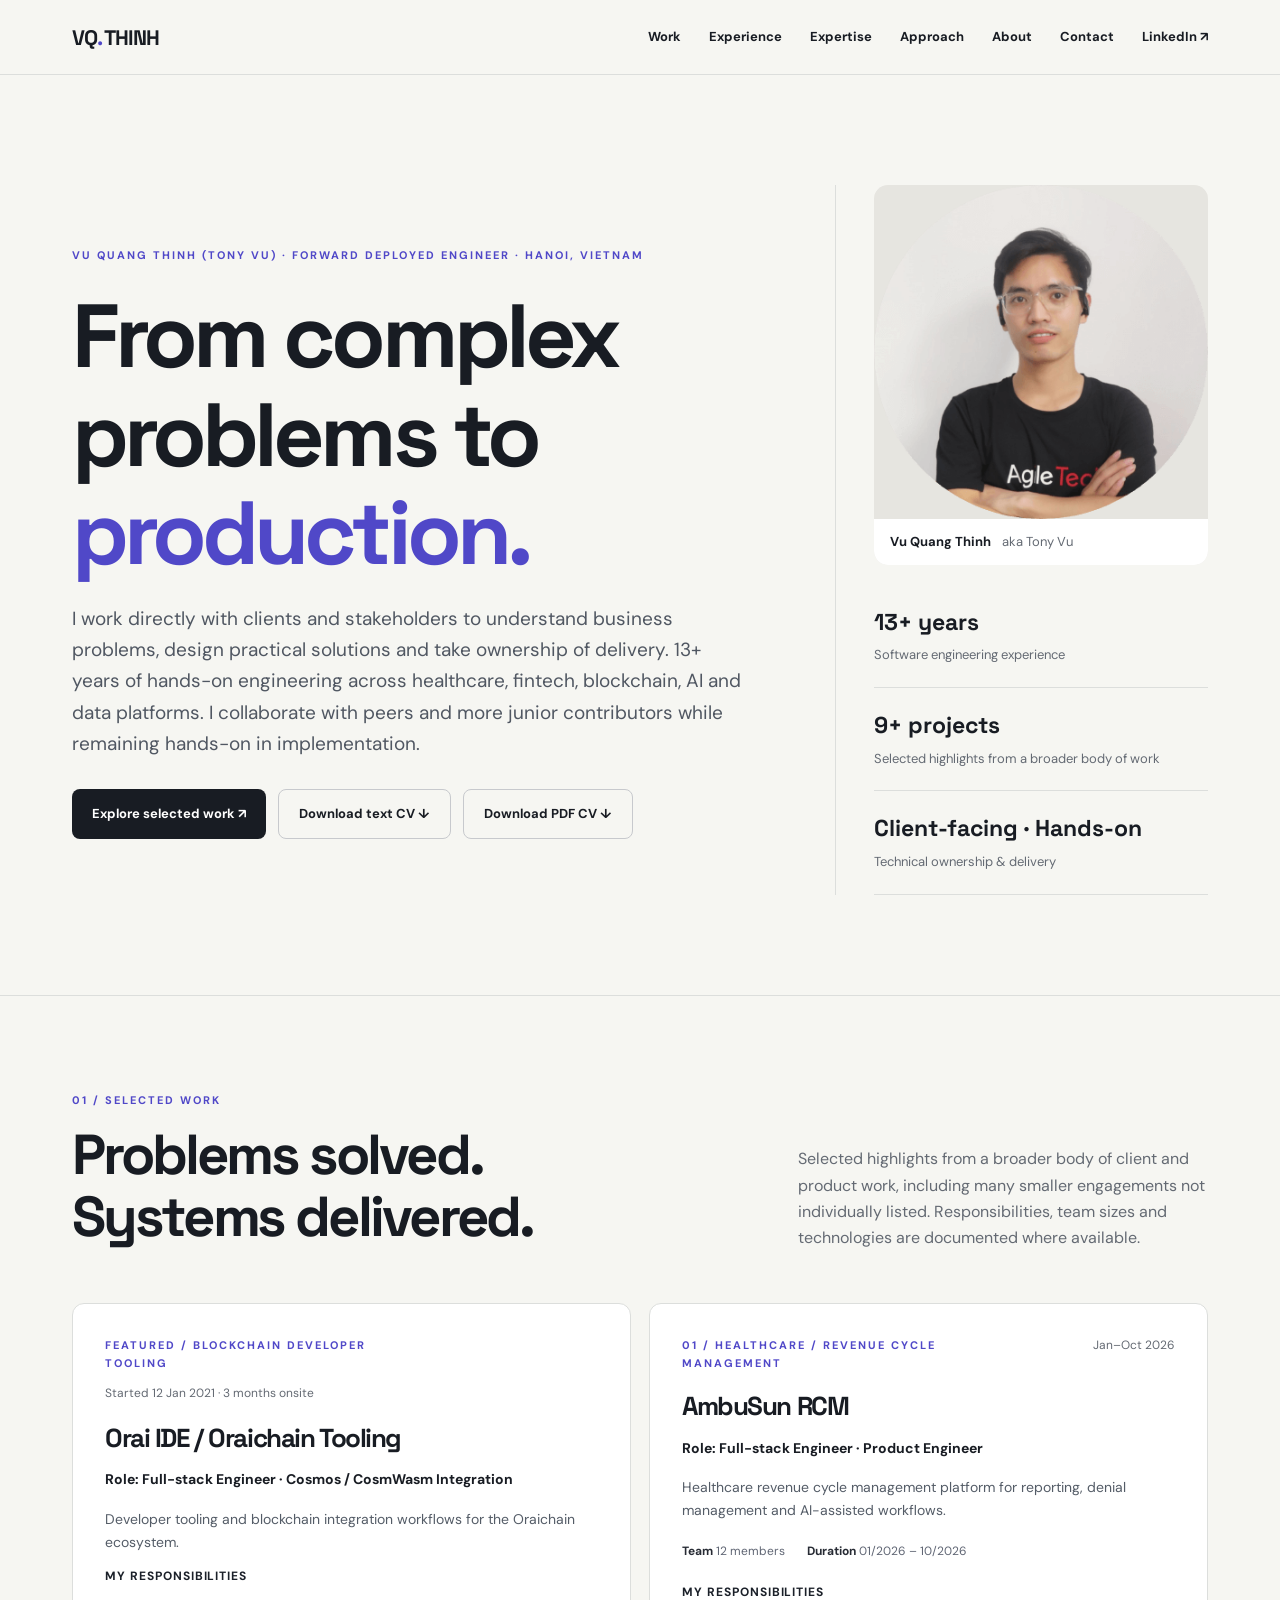
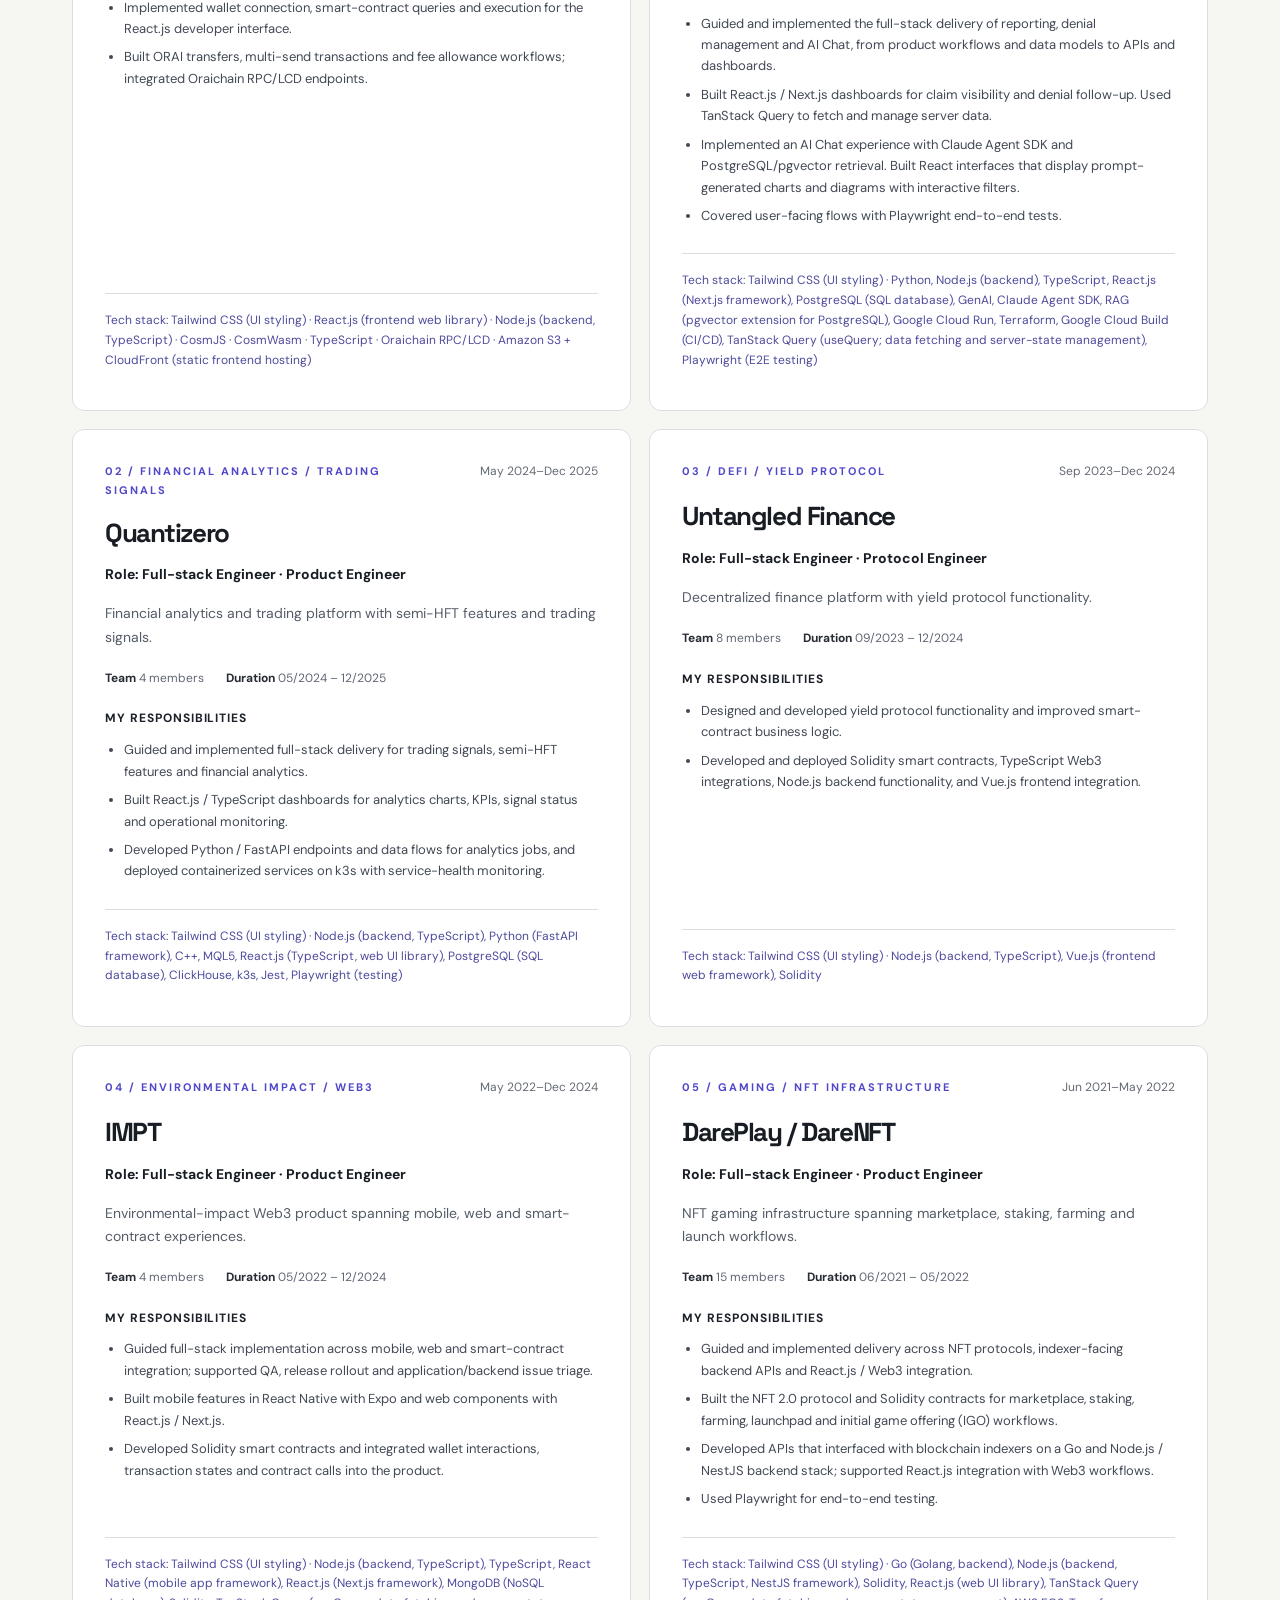
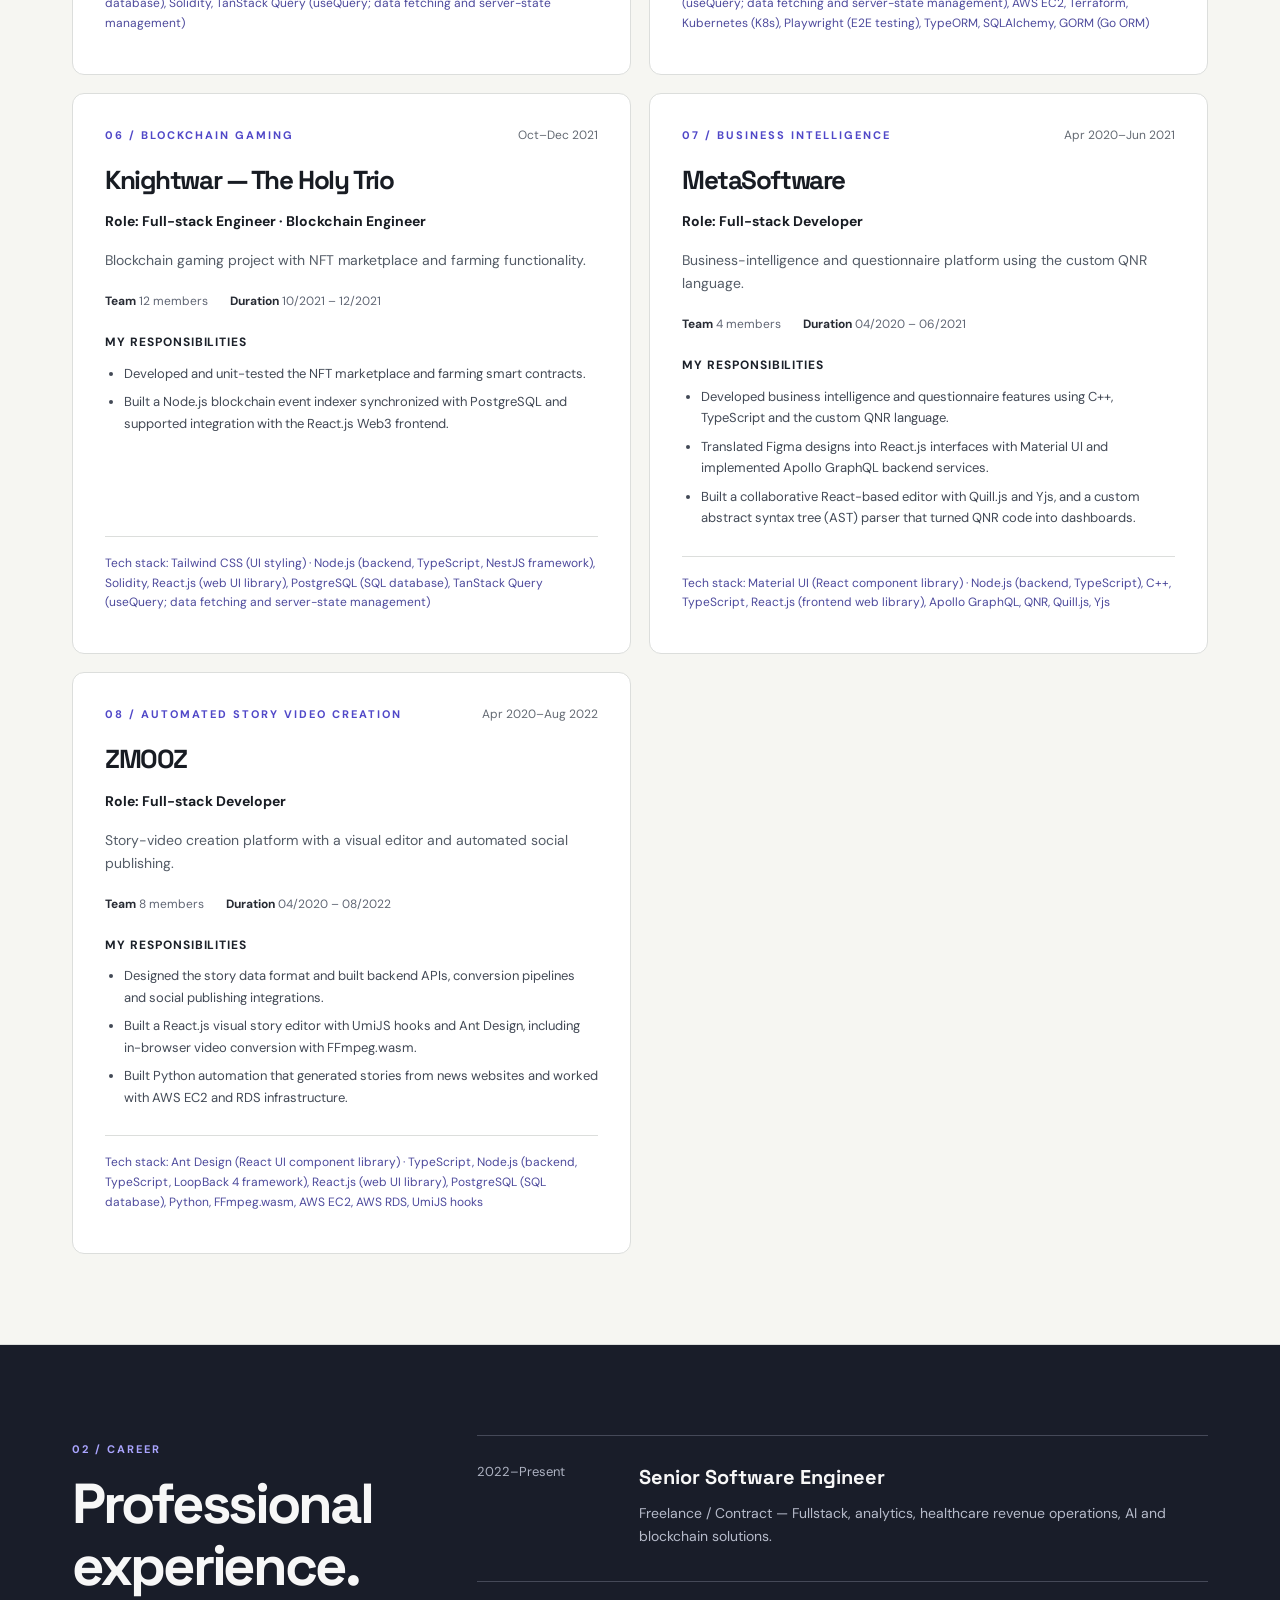
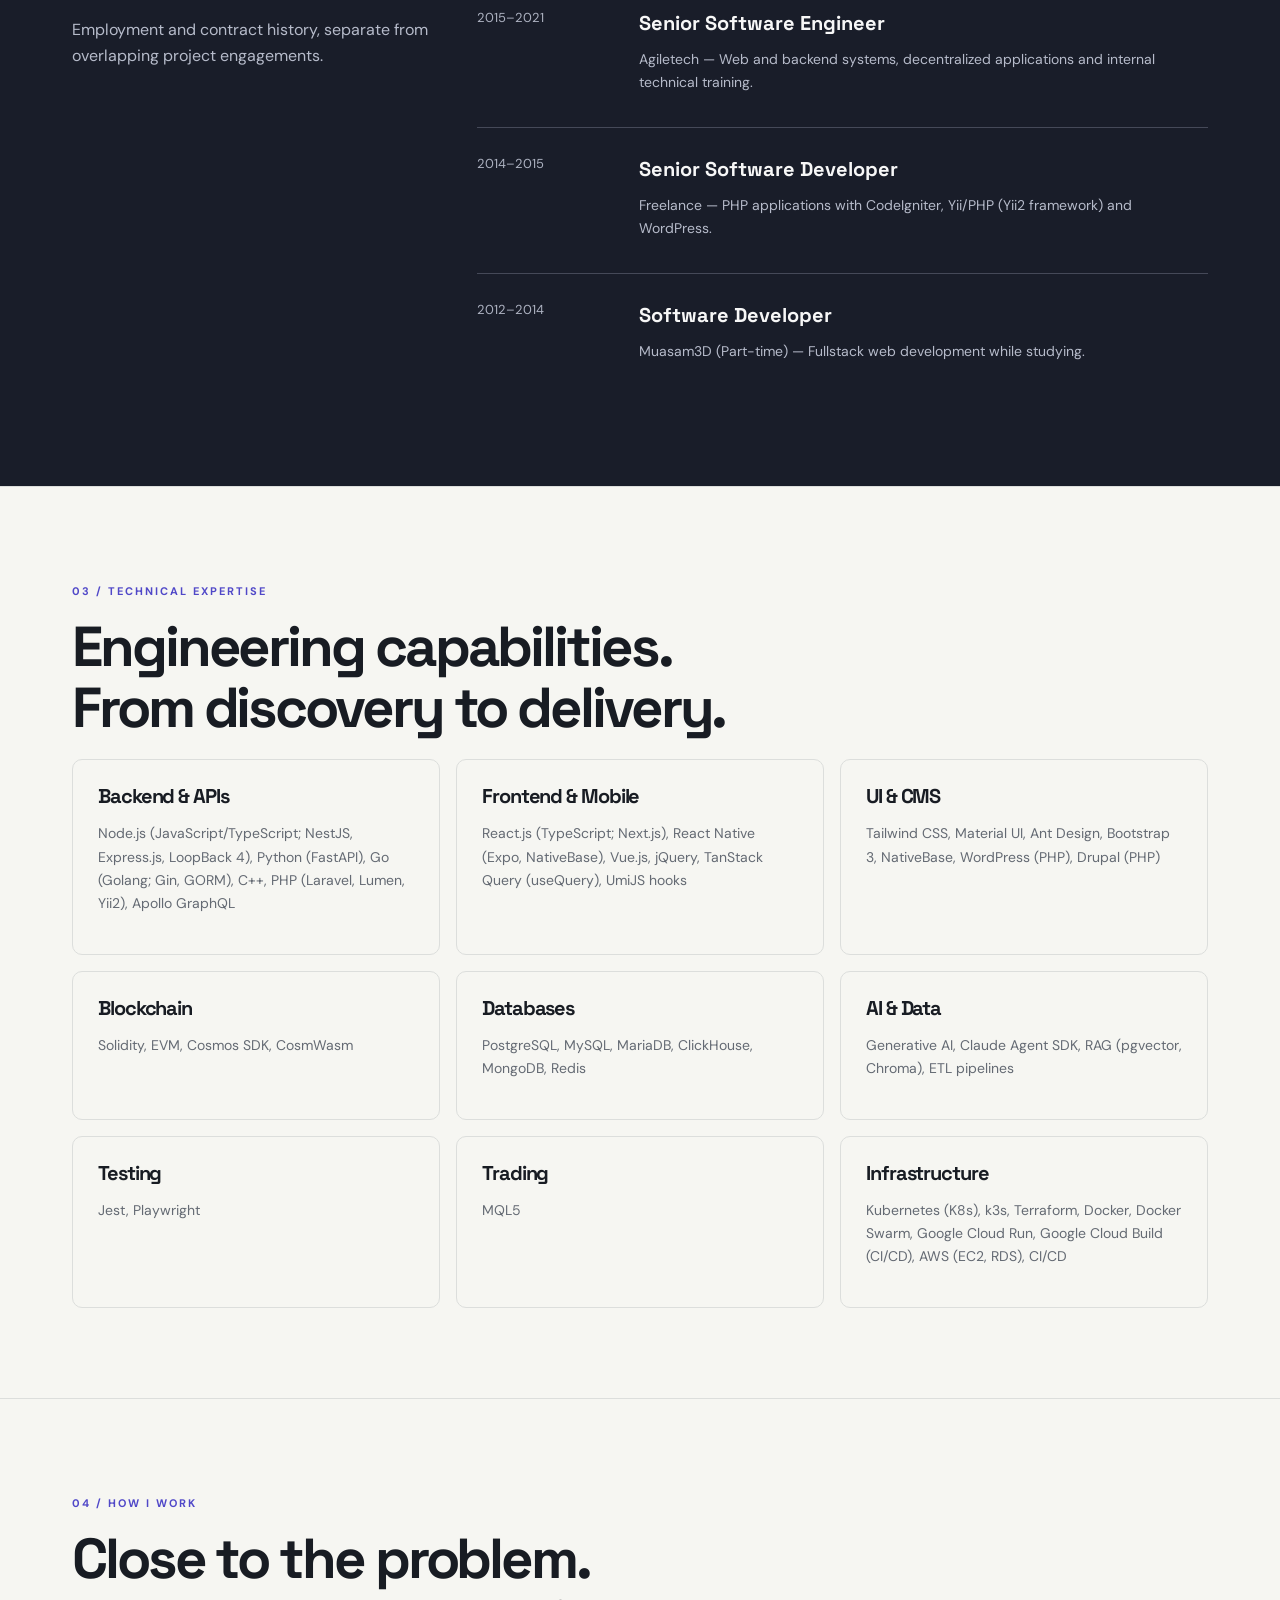
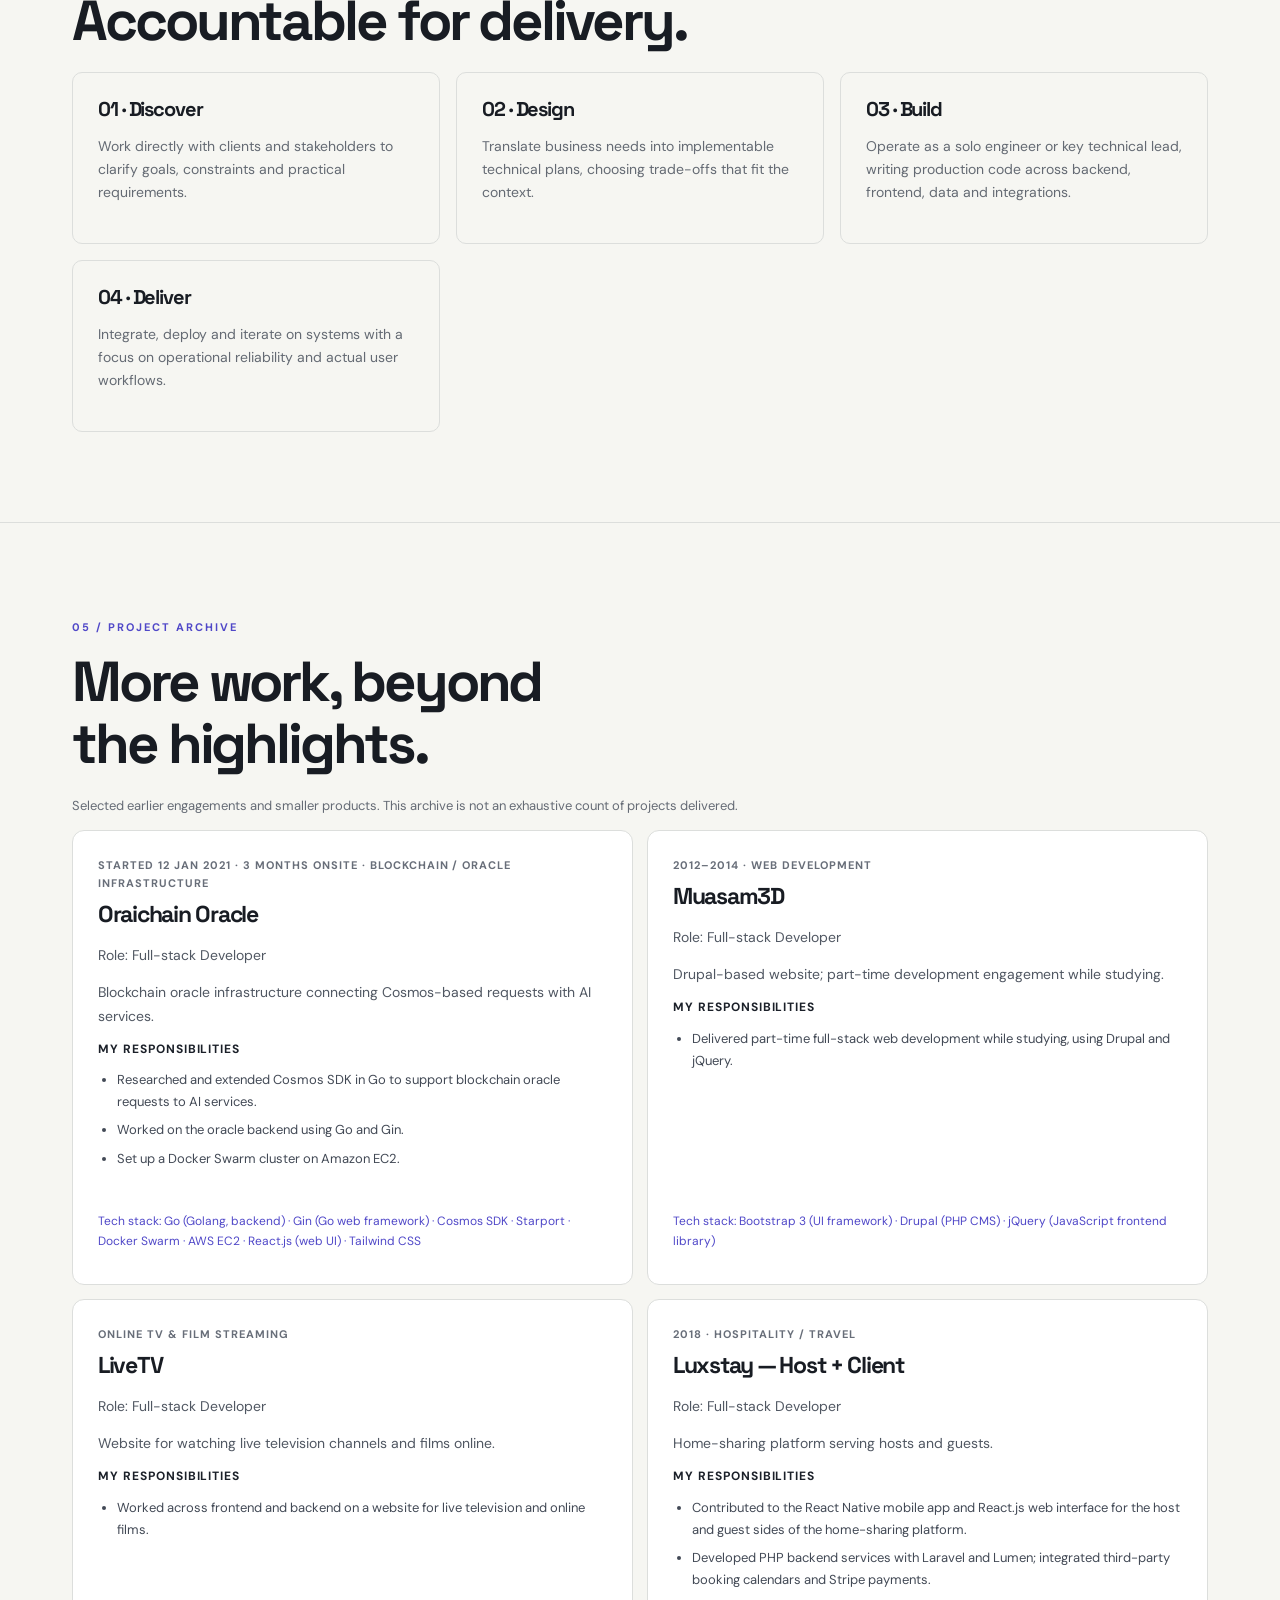
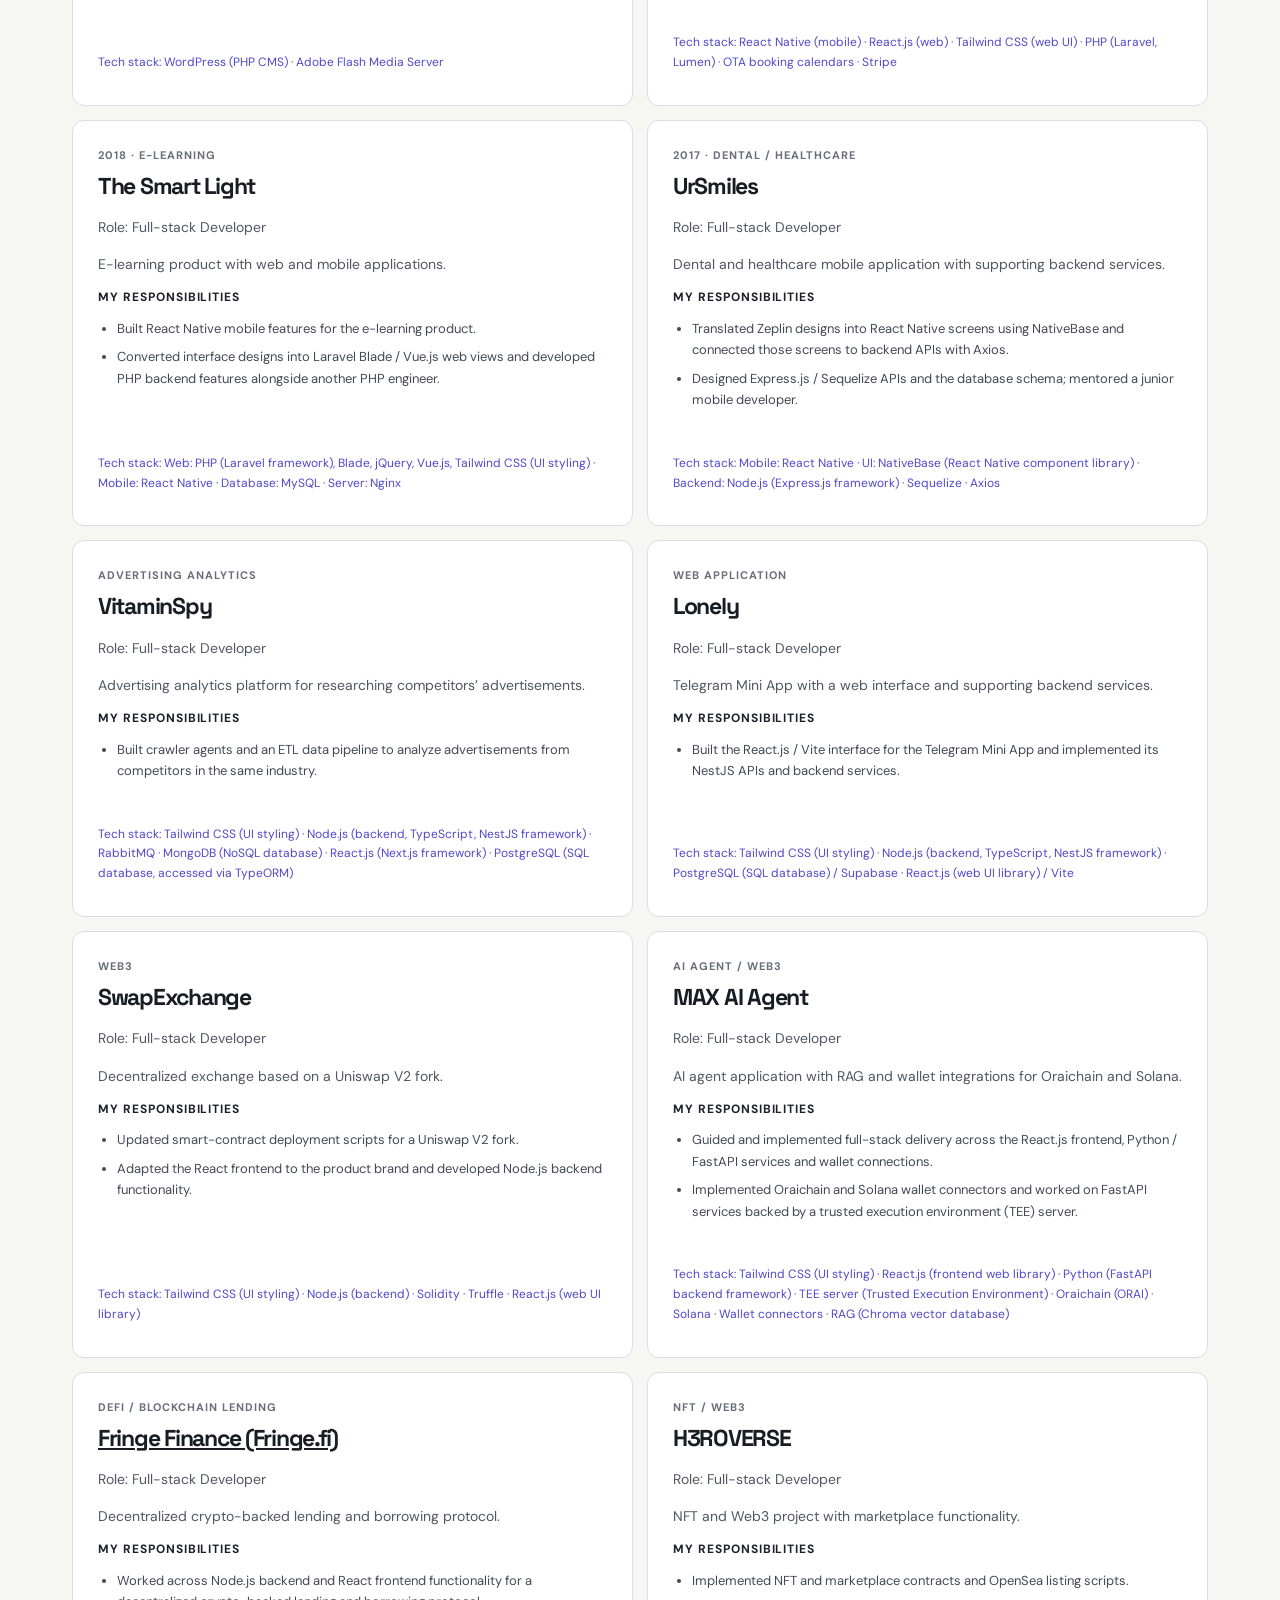
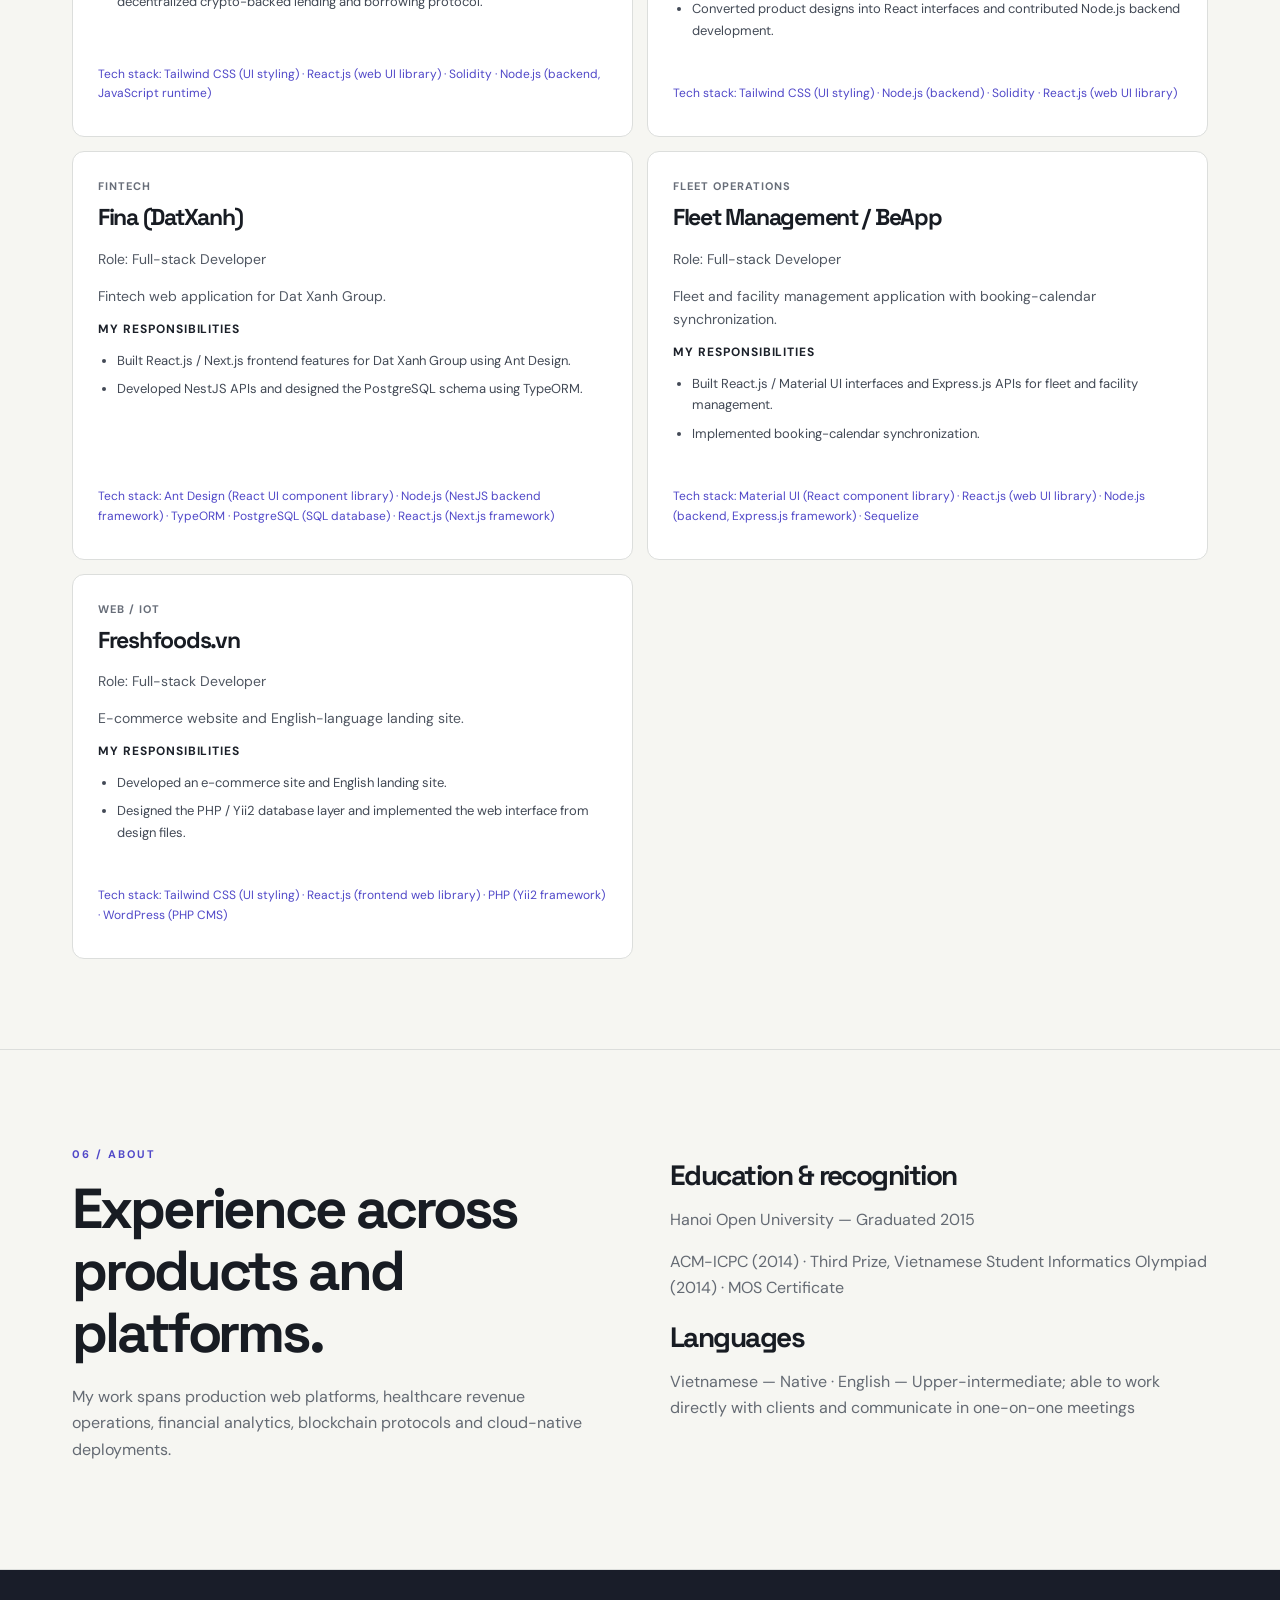
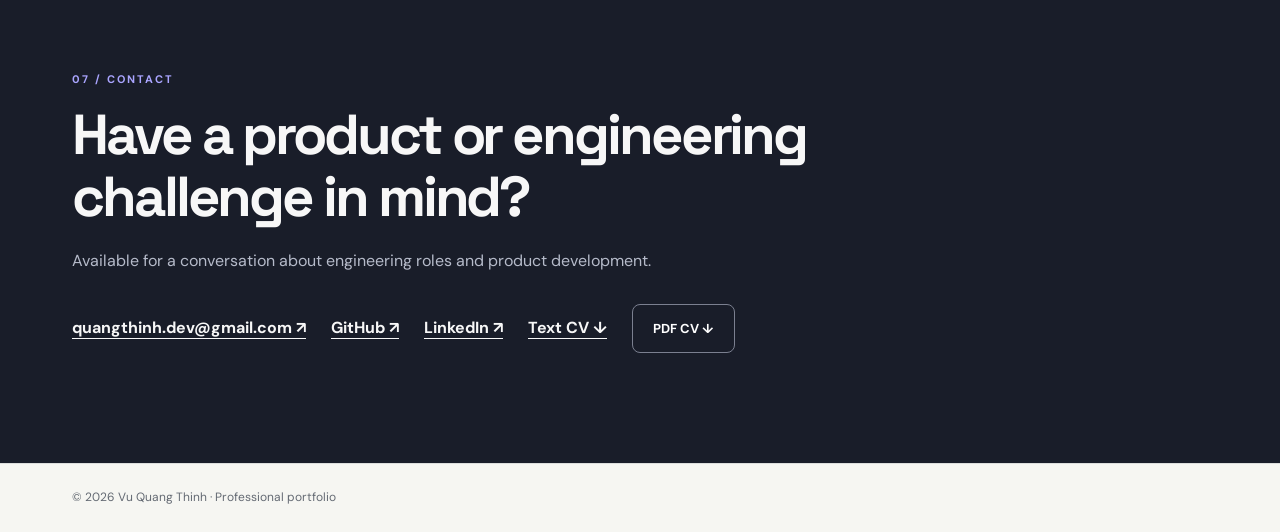
==== commit ac9b2124: "Detail Go, React Native and React responsibilities across portfolio and CV" ====
--- a/index.html
+++ b/index.html
@@ -3,24 +3,24 @@
 :root{--bg:#f6f6f2;--ink:#181c23;--muted:#646a73;--line:#dcdedc;--accent:#5048c8;--dark:#191d29}*{box-sizing:border-box}html{scroll-behavior:smooth}body{margin:0;background:var(--bg);color:var(--ink);font-family:'DM Sans',sans-serif;line-height:1.65}a{color:inherit}a:focus-visible,button:focus-visible{outline:3px solid var(--accent);outline-offset:4px}.wrap{max-width:1200px;margin:auto;padding:0 32px}.nav{border-bottom:1px solid var(--line);background:rgba(246,246,242,.94);position:sticky;top:0;z-index:10;backdrop-filter:blur(14px)}.navin{height:74px;display:flex;align-items:center;justify-content:space-between;gap:20px}.brand{font:700 21px 'Space Grotesk',sans-serif;text-decoration:none;letter-spacing:-1px}.links{display:flex;gap:28px;align-items:center}.links a{text-decoration:none;font-size:13px;font-weight:700}.links a:hover,.textlink:hover{color:var(--accent)}.button{display:inline-flex;align-items:center;justify-content:center;padding:13px 20px;background:var(--ink);color:white;text-decoration:none;border-radius:8px;font-size:13px;font-weight:700;transition:transform .2s}.button:hover{transform:translateY(-2px)}.button.secondary{background:transparent;color:var(--ink);border:1px solid #c7c9cd}.hero{padding:110px 0 100px;display:grid;grid-template-columns:1.3fr .7fr;gap:70px;align-items:center}.eyebrow,.kicker,.index{font-size:11px;font-weight:700;text-transform:uppercase;letter-spacing:2px;color:var(--accent)}h1,h2,h3{font-family:'Space Grotesk',sans-serif;letter-spacing:-.055em;line-height:1.1}h1{font-size:clamp(54px,7vw,94px);margin:20px 0}h2{font-size:clamp(35px,4.4vw,57px);margin:12px 0 20px}h3{font-size:28px;margin:20px 0 8px}.lead{font-size:19px;color:#505762;max-width:670px}.actions{display:flex;gap:12px;flex-wrap:wrap;margin-top:30px}.hero-aside{border-left:1px solid var(--line);padding-left:38px}.hero-aside div{padding:19px 0;border-bottom:1px solid var(--line)}.hero-aside strong{display:block;font-size:23px;font-family:'Space Grotesk'}.hero-aside span{font-size:13px;color:var(--muted)}section{padding:90px 0;border-top:1px solid var(--line)}.sectionhead{display:flex;justify-content:space-between;align-items:end;gap:30px;margin-bottom:35px}.sectionhead p{max-width:410px;color:var(--muted)}.projects{display:grid;grid-template-columns:repeat(2,minmax(0,1fr));gap:18px}.project{padding:32px;background:#fff;border:1px solid var(--line);border-radius:12px;display:flex;flex-direction:column;min-height:300px;transition:border-color .2s,transform .2s}.project:hover{border-color:#9e9be5;transform:translateY(-3px)}.project-top{display:flex;justify-content:space-between;gap:12px;flex-wrap:wrap}.date{font-size:12px;color:var(--muted)}.project>p{font-size:14px;color:#545c67;margin:8px 0}.project .role{font-weight:700;color:var(--ink)}.project .stack{border-top:1px solid var(--line);padding-top:17px;margin-top:auto;font-size:12px;color:#4d4a9c}.dark{background:var(--dark);color:#f7f7f7}.dark .kicker{color:#aaa5ff}.dark .sectionhead p{color:#aeb4c2}.timeline{display:grid;grid-template-columns:1fr 2fr;gap:40px}.timeline-item{display:grid;grid-template-columns:140px 1fr;gap:22px;border-top:1px solid #454958;padding:25px 0}.timeline-item .period{color:#adb2c1;font-size:13px}.timeline-item strong{font-family:'Space Grotesk';font-size:20px}.timeline-item p{color:#b6bbca;font-size:14px;margin:8px 0}.expertise{display:grid;grid-template-columns:repeat(3,1fr);gap:16px}.expertise article{padding:25px;border:1px solid var(--line);border-radius:10px}.expertise h3{font-size:20px;margin:0 0 15px}.expertise p{font-size:14px;color:var(--muted)}.additional{columns:2;column-gap:50px}.additional p{margin:0;padding:12px 0;border-bottom:1px solid var(--line);break-inside:avoid;font-size:14px}.aboutgrid{display:grid;grid-template-columns:1fr 1fr;gap:60px}.aboutgrid p{color:var(--muted)}.contact{padding:95px 0 110px}.contact h2{max-width:800px}.contactlinks{display:flex;gap:25px;flex-wrap:wrap;margin-top:30px}.contactlinks a{font-weight:700;text-underline-offset:5px}.footer{padding:24px 0;border-top:1px solid var(--line);font-size:12px;color:var(--muted)}@media(max-width:850px){.hero{grid-template-columns:1fr;gap:35px;padding:75px 0}.hero-aside{display:grid;grid-template-columns:repeat(3,1fr);gap:16px;border-left:0;padding-left:0}.hero-aside div{border-top:1px solid var(--line)}.links{gap:13px}.timeline{grid-template-columns:1fr}.expertise{grid-template-columns:repeat(2,1fr)}}@media(max-width:600px){.wrap{padding:0 20px}.navin{height:auto;min-height:70px;flex-wrap:wrap;padding-top:14px;padding-bottom:14px}.links{width:100%;justify-content:space-between}.links a{font-size:12px}.links a:last-child{display:none}.hero{padding:60px 0}.hero-aside{grid-template-columns:1fr}.hero-aside div{padding:10px 0}.projects,.expertise,.aboutgrid{grid-template-columns:1fr}.additional{columns:1}.timeline-item{grid-template-columns:1fr;gap:5px}.sectionhead{display:block}section{padding:65px 0}.project{min-height:0}}@media(prefers-reduced-motion:reduce){html{scroll-behavior:auto}*,*:before,*:after{transition:none!important;animation:none!important}}
 .cv-meta{display:flex;flex-wrap:wrap;gap:8px 22px;font-size:12px;color:#606674;margin:12px 0 16px}.cv-meta b{color:#272b34}.contributions{font-size:13px;line-height:1.65;color:#424955;margin:5px 0 20px}.contributions strong{display:block;color:#1b2029;font-size:12px;text-transform:uppercase;letter-spacing:.08em}.contributions ul{margin:10px 0 0;padding-left:19px}.contributions li{margin:0 0 7px}.project{min-height:0}.project h3{font-size:26px}.cv-note{font-size:13px;color:#656b75;max-width:700px}.project .stack{margin-top:auto}.cv-details{padding:28px;background:#fff;border:1px solid var(--line);border-radius:12px}.cv-details h3{margin:0 0 14px;font-size:22px}.cv-details p{margin:9px 0;color:#565d69}.project-top .index{max-width:65%}@media(min-width:900px){.projects .project:first-child,.projects .project:nth-child(2){grid-column:span 1}}.button{border:0;cursor:pointer;font-family:inherit}.button.secondary{border:1px solid #c7c9cd}.contact .button.secondary{color:#fff;border-color:#7b8090}.contactlinks{align-items:center}@media(max-width:600px){.links{flex-wrap:wrap;justify-content:flex-start;gap:12px 18px}.links a:last-child{display:inline}} .hero-portrait{margin:0 0 20px;position:relative;overflow:hidden;border-radius:14px;background:#e6e5e0}.hero-portrait img{width:100%;height:auto;aspect-ratio:1/1;object-fit:cover;object-position:center 30%;display:block}.hero-portrait figcaption{padding:12px 16px;font-size:13px;font-weight:700;background:#fff}.hero-portrait figcaption span{color:var(--muted);font-weight:400;margin-left:8px}@media(max-width:850px){.hero-portrait{grid-column:1/-1;max-width:360px}}.archive-grid{display:grid;grid-template-columns:repeat(2,minmax(0,1fr));gap:14px}.archive-card{background:#fff;border:1px solid var(--line);border-radius:12px;padding:25px;display:flex;flex-direction:column}.archive-card h3{font-size:23px;margin:10px 0}.archive-card>p{font-size:14px;color:#505762;margin:7px 0}.archive-card .stack{margin-top:auto;padding-top:16px;font-size:12px;color:#5048c8}.archive-meta{font-size:11px;letter-spacing:.09em;text-transform:uppercase;color:#686e79;font-weight:700}@media(max-width:650px){.archive-grid{grid-template-columns:1fr}}</style></head><body>
 <header class="nav"><div class="wrap navin"><a class="brand" href="#top">VQ<span style="color:var(--accent)">.</span> THINH</a><nav class="links" aria-label="Primary"><a href="#work">Work</a><a href="#experience">Experience</a><a href="#expertise">Expertise</a><a href="#approach">Approach</a><a href="#about">About</a><a href="#contact">Contact</a><a href="https://www.linkedin.com/in/vuquangthinh" target="_blank" rel="noopener noreferrer" aria-label="LinkedIn profile">LinkedIn ↗</a></nav></div></header>
-<main id="top"><div class="wrap"><div class="hero"><div><span class="eyebrow">Vu Quang Thinh (Tony Vu) · Forward Deployed Engineer · Hanoi, Vietnam</span><h1>From complex<br>problems to<br><span style="color:var(--accent)">production.</span></h1><p class="lead">I work directly with clients and stakeholders to understand business problems, design practical solutions and take ownership of delivery. 13+ years of hands-on engineering across healthcare, fintech, blockchain, AI and data platforms. I collaborate with peers and more junior contributors while remaining hands-on in implementation.</p><div class="actions"><a class="button" href="#work">Explore selected work ↗</a><a class="button secondary" href="/resume.txt" download="Vu_Quang_Thinh_Resume.txt">Download text CV ↓</a><a class="button secondary" href="/assets/Tony_CV.pdf" download="Vu_Quang_Thinh_CV.pdf">Download PDF CV ↓</a></div></div><aside class="hero-aside" aria-label="Profile highlights"><figure class="hero-portrait"><img src="/assets/images/resume-profile.png" alt="Portrait of Vu Quang Thinh (Tony Vu)" width="480" height="480" loading="eager" decoding="async" onerror="this.closest('figure').style.display='none'"><figcaption>Vu Quang Thinh <span>aka Tony Vu</span></figcaption></figure><div><strong>13+ years</strong><span>Software engineering experience</span></div><div><strong>9+ projects</strong><span>Selected highlights from a broader body of work</span></div><div><strong>Client-facing · Hands-on</strong><span>Technical ownership & delivery</span></div></aside></div></div>
-<section id="work"><div class="wrap"><div class="sectionhead"><div><span class="kicker">01 / Selected work</span><h2>Problems solved.<br>Systems delivered.</h2></div><p>Selected highlights from a broader body of client and product work, including many smaller engagements not individually listed. Responsibilities, team sizes and technologies are documented where available.</p></div><div class="projects"><article class="project" id="project-orai-ide"><div class="project-top"><span class="index">Featured / Blockchain Developer Tooling</span><span class="date">Started 12 Jan 2021 · 3 months onsite</span></div><h3>Orai IDE / Oraichain Tooling</h3><p class="role">Role: Full-stack Engineer · Cosmos / CosmWasm Integration</p><p>Developer tooling and blockchain integration workflows for the Oraichain ecosystem.</p><div class="contributions"><strong>My responsibilities</strong><ul><li>Implemented wallet connections and smart-contract query/execution integrations.</li><li>Built ORAI transfers, multi-send transactions, fee allowance workflows, and Oraichain RPC/LCD integration.</li></ul></div><p class="stack">Tech stack: Tailwind CSS (UI styling) · React.js (frontend web library) · Node.js (backend, TypeScript) · CosmJS · CosmWasm · TypeScript · Oraichain RPC/LCD · Amazon S3 + CloudFront (static frontend hosting)</p></article><article class="project" id="project-1"><div class="project-top"><span class="index">01 / Healthcare / Revenue Cycle Management</span><span class="date">Jan–Oct 2026</span></div><h3>AmbuSun RCM</h3><p class="role">Role: Full-stack Engineer · Product Engineer</p><p>Healthcare revenue cycle management platform for reporting, denial management and AI-assisted workflows.</p><div class="cv-meta"><span><b>Team</b> 12 members</span><span><b>Duration</b> 01/2026 – 10/2026</span></div><div class="contributions"><strong>My responsibilities</strong><ul><li>Provided hands-on technical direction and implementation across AI chat, reporting, backend APIs and dashboards.</li><li>Developed LLM-powered AI Chat features using generative AI and Claude Agent SDK.</li><li>Developed reporting and denial management modules.</li><li>Implemented backend APIs, data models, dashboards, and revenue operations workflows supporting claim visibility and denial follow-up.</li><li>Built prompt-generated charts and diagrams with interactive UI filters.</li><li>Used Playwright for end-to-end (E2E) testing.</li></ul></div><p class="stack">Tech stack: Tailwind CSS (UI styling) · Python, Node.js (backend), TypeScript, React.js (Next.js framework), PostgreSQL (SQL database), GenAI, Claude Agent SDK, RAG (pgvector extension for PostgreSQL), Google Cloud Run, Terraform, Google Cloud Build (CI/CD), TanStack Query (useQuery; data fetching and server-state management), Playwright (E2E testing)</p></article><article class="project" id="project-2"><div class="project-top"><span class="index">02 / Financial Analytics / Trading Signals</span><span class="date">May 2024–Dec 2025</span></div><h3>Quantizero</h3><p class="role">Role: Full-stack Engineer · Product Engineer</p><p>Financial analytics and trading platform with semi-HFT features and trading signals.</p><div class="cv-meta"><span><b>Team</b> 4 members</span><span><b>Duration</b> 05/2024 – 12/2025</span></div><div class="contributions"><strong>My responsibilities</strong><ul><li>Provided hands-on technical direction and implementation across analytics services, trading features and dashboard integration.</li><li>Developed semi-HFT features, financial analytics services, and trading signals.</li><li>Built FastAPI endpoints and data flows for analytics jobs, plus React dashboards for charting, KPIs, signal status, and operational monitoring.</li><li>Deployed containerized workloads on k3s and implemented service-health monitoring.</li></ul></div><p class="stack">Tech stack: Tailwind CSS (UI styling) · Node.js (backend, TypeScript), Python (FastAPI framework), C++, MQL5, React.js (TypeScript, web UI library), PostgreSQL (SQL database), ClickHouse, k3s, Jest, Playwright (testing)</p></article><article class="project" id="project-3"><div class="project-top"><span class="index">03 / DeFi / Yield Protocol</span><span class="date">Sep 2023–Dec 2024</span></div><h3>Untangled Finance</h3><p class="role">Role: Full-stack Engineer · Protocol Engineer</p><p>Decentralized finance platform with yield protocol functionality.</p><div class="cv-meta"><span><b>Team</b> 8 members</span><span><b>Duration</b> 09/2023 – 12/2024</span></div><div class="contributions"><strong>My responsibilities</strong><ul><li>Designed and developed yield protocol functionality and improved smart-contract business logic.</li><li>Developed and deployed Solidity smart contracts, TypeScript Web3 integrations, Node.js backend functionality, and Vue.js frontend integration.</li></ul></div><p class="stack">Tech stack: Tailwind CSS (UI styling) · Node.js (backend, TypeScript), Vue.js (frontend web framework), Solidity</p></article><article class="project" id="project-4"><div class="project-top"><span class="index">04 / Environmental Impact / Web3</span><span class="date">May 2022–Dec 2024</span></div><h3>IMPT</h3><p class="role">Role: Full-stack Engineer · Product Engineer</p><p>Environmental-impact Web3 product spanning mobile, web and smart-contract experiences.</p><div class="cv-meta"><span><b>Team</b> 4 members</span><span><b>Duration</b> 05/2022 – 12/2024</span></div><div class="contributions"><strong>My responsibilities</strong><ul><li>Provided hands-on technical direction across mobile, web and smart-contract integration, including release QA and application/backend issue triage.</li><li>Built Expo / React Native mobile application features and React / Next.js web components.</li><li>Developed Solidity smart contracts and integrated wallet interactions, transaction states, and contract calls.</li><li>Debugged application/backend behavior and supported release QA, rollout coordination, and contract-related issue triage.</li></ul></div><p class="stack">Tech stack: Tailwind CSS (UI styling) · Node.js (backend, TypeScript), TypeScript, React Native (mobile app framework), React.js (Next.js framework), MongoDB (NoSQL database), Solidity, TanStack Query (useQuery; data fetching and server-state management)</p></article><article class="project" id="project-5"><div class="project-top"><span class="index">05 / Gaming / NFT Infrastructure</span><span class="date">Jun 2021–May 2022</span></div><h3>DarePlay / DareNFT</h3><p class="role">Role: Full-stack Engineer · Product Engineer</p><p>NFT gaming infrastructure spanning marketplace, staking, farming and launch workflows.</p><div class="cv-meta"><span><b>Team</b> 15 members</span><span><b>Duration</b> 06/2021 – 05/2022</span></div><div class="contributions"><strong>My responsibilities</strong><ul><li>Provided hands-on technical direction and implementation across NFT protocols, smart contracts, indexer-facing backend APIs and React / Web3 integration.</li><li>Built the NFT 2.0 protocol and Solidity contracts for marketplace, staking, farming, launchpad, and IGO workflows.</li><li>Developed backend APIs interfacing with blockchain indexers and supported React / Web3 frontend integration.</li><li>Used Playwright for end-to-end (E2E) testing.</li></ul></div><p class="stack">Tech stack: Tailwind CSS (UI styling) · Go, Node.js (backend, TypeScript, NestJS framework), Solidity, React.js (web UI library), TanStack Query (useQuery; data fetching and server-state management), AWS EC2, Terraform, Kubernetes (K8s), Playwright (E2E testing), TypeORM, SQLAlchemy, GORM</p></article><article class="project" id="project-6"><div class="project-top"><span class="index">06 / Blockchain Gaming</span><span class="date">Oct–Dec 2021</span></div><h3>Knightwar — The Holy Trio</h3><p class="role">Role: Full-stack Engineer · Blockchain Engineer</p><p>Blockchain gaming project with NFT marketplace and farming functionality.</p><div class="cv-meta"><span><b>Team</b> 12 members</span><span><b>Duration</b> 10/2021 – 12/2021</span></div><div class="contributions"><strong>My responsibilities</strong><ul><li>Developed NFT marketplace and farming smart contracts and their unit tests.</li><li>Built a Node.js blockchain event indexer synchronized with PostgreSQL and supported Web3 frontend integration.</li></ul></div><p class="stack">Tech stack: Tailwind CSS (UI styling) · Node.js (backend, TypeScript, NestJS framework), Solidity, React.js (web UI library), PostgreSQL (SQL database), TanStack Query (useQuery; data fetching and server-state management)</p></article><article class="project" id="project-7"><div class="project-top"><span class="index">07 / Business Intelligence</span><span class="date">Apr 2020–Jun 2021</span></div><h3>MetaSoftware</h3><p class="role">Role: Full-stack Developer</p><p>Business-intelligence and questionnaire platform using the custom QNR language.</p><div class="cv-meta"><span><b>Team</b> 4 members</span><span><b>Duration</b> 04/2020 – 06/2021</span></div><div class="contributions"><strong>My responsibilities</strong><ul><li>Developed business-intelligence / questionnaire platform functionality using C++, TypeScript, and the custom QNR language.</li><li>Built Apollo GraphQL backend services and implemented React interfaces from Figma designs.</li><li>Built a collaborative Quill.js / Yjs editor with a custom AST parser for code-to-dashboard workflows.</li></ul></div><p class="stack">Tech stack: Material UI (React component library) · Node.js (backend, TypeScript), C++, TypeScript, React.js (frontend web library), Apollo GraphQL, QNR, Quill.js, Yjs</p></article><article class="project" id="project-8"><div class="project-top"><span class="index">08 / Automated Story Video Creation</span><span class="date">Apr 2020–Aug 2022</span></div><h3>ZMOOZ</h3><p class="role">Role: Full-stack Developer</p><p>Story-video creation platform with a visual editor and automated social publishing.</p><div class="cv-meta"><span><b>Team</b> 8 members</span><span><b>Duration</b> 04/2020 – 08/2022</span></div><div class="contributions"><strong>My responsibilities</strong><ul><li>Designed the story data format and built APIs, conversion pipelines, and social publishing integrations.</li><li>Implemented a custom WYSIWYG editor and React frontend functionality using UmiJS hooks and Ant Design.</li><li>Built Python automation to generate stories from news websites.</li><li>Implemented client-side video conversion with FFmpeg.wasm and used AWS EC2 / RDS infrastructure.</li></ul></div><p class="stack">Tech stack: Ant Design (React UI component library) · TypeScript, Node.js (backend, TypeScript, LoopBack 4 framework), React.js (web UI library), PostgreSQL (SQL database), Python, FFmpeg.wasm, AWS EC2, AWS RDS, UmiJS hooks</p></article></div></div></section>
+<main id="top"><div class="wrap"><div class="hero"><div><span class="eyebrow">Vu Quang Thinh (Tony Vu) · Forward Deployed Engineer · Hanoi, Vietnam</span><h1>From complex<br>problems to<br><span style="color:var(--accent)">production.</span></h1><p class="lead">I work directly with clients and stakeholders to understand business problems, design practical solutions and take ownership of delivery. 13+ years of hands-on engineering across healthcare, fintech, blockchain, AI and data platforms. I collaborate with peers and more junior contributors while remaining hands-on in implementation.</p><div class="actions"><a class="button" href="#work">Explore selected work ↗</a><a class="button secondary" href="/resume.txt?v=30350820" download="Vu_Quang_Thinh_Resume.txt">Download text CV ↓</a><a class="button secondary" href="/assets/Tony_CV.pdf?v=30350820" download="Vu_Quang_Thinh_CV.pdf">Download PDF CV ↓</a></div></div><aside class="hero-aside" aria-label="Profile highlights"><figure class="hero-portrait"><img src="/assets/images/resume-profile.png" alt="Portrait of Vu Quang Thinh (Tony Vu)" width="480" height="480" loading="eager" decoding="async" onerror="this.closest('figure').style.display='none'"><figcaption>Vu Quang Thinh <span>aka Tony Vu</span></figcaption></figure><div><strong>13+ years</strong><span>Software engineering experience</span></div><div><strong>9+ projects</strong><span>Selected highlights from a broader body of work</span></div><div><strong>Client-facing · Hands-on</strong><span>Technical ownership & delivery</span></div></aside></div></div>
+<section id="work"><div class="wrap"><div class="sectionhead"><div><span class="kicker">01 / Selected work</span><h2>Problems solved.<br>Systems delivered.</h2></div><p>Selected highlights from a broader body of client and product work, including many smaller engagements not individually listed. Responsibilities, team sizes and technologies are documented where available.</p></div><div class="projects"><article class="project" id="project-orai-ide"><div class="project-top"><span class="index">Featured / Blockchain Developer Tooling</span><span class="date">Started 12 Jan 2021 · 3 months onsite</span></div><h3>Orai IDE / Oraichain Tooling</h3><p class="role">Role: Full-stack Engineer · Cosmos / CosmWasm Integration</p><p>Developer tooling and blockchain integration workflows for the Oraichain ecosystem.</p><div class="contributions"><strong>My responsibilities</strong><ul><li>Implemented wallet connection, smart-contract queries and execution for the React.js developer interface.</li><li>Built ORAI transfers, multi-send transactions and fee allowance workflows; integrated Oraichain RPC/LCD endpoints.</li></ul></div><p class="stack">Tech stack: Tailwind CSS (UI styling) · React.js (frontend web library) · Node.js (backend, TypeScript) · CosmJS · CosmWasm · TypeScript · Oraichain RPC/LCD · Amazon S3 + CloudFront (static frontend hosting)</p></article><article class="project" id="project-1"><div class="project-top"><span class="index">01 / Healthcare / Revenue Cycle Management</span><span class="date">Jan–Oct 2026</span></div><h3>AmbuSun RCM</h3><p class="role">Role: Full-stack Engineer · Product Engineer</p><p>Healthcare revenue cycle management platform for reporting, denial management and AI-assisted workflows.</p><div class="cv-meta"><span><b>Team</b> 12 members</span><span><b>Duration</b> 01/2026 – 10/2026</span></div><div class="contributions"><strong>My responsibilities</strong><ul><li>Guided and implemented the full-stack delivery of reporting, denial management and AI Chat, from product workflows and data models to APIs and dashboards.</li><li>Built React.js / Next.js dashboards for claim visibility and denial follow-up. Used TanStack Query to fetch and manage server data.</li><li>Implemented an AI Chat experience with Claude Agent SDK and PostgreSQL/pgvector retrieval. Built React interfaces that display prompt-generated charts and diagrams with interactive filters.</li><li>Covered user-facing flows with Playwright end-to-end tests.</li></ul></div><p class="stack">Tech stack: Tailwind CSS (UI styling) · Python, Node.js (backend), TypeScript, React.js (Next.js framework), PostgreSQL (SQL database), GenAI, Claude Agent SDK, RAG (pgvector extension for PostgreSQL), Google Cloud Run, Terraform, Google Cloud Build (CI/CD), TanStack Query (useQuery; data fetching and server-state management), Playwright (E2E testing)</p></article><article class="project" id="project-2"><div class="project-top"><span class="index">02 / Financial Analytics / Trading Signals</span><span class="date">May 2024–Dec 2025</span></div><h3>Quantizero</h3><p class="role">Role: Full-stack Engineer · Product Engineer</p><p>Financial analytics and trading platform with semi-HFT features and trading signals.</p><div class="cv-meta"><span><b>Team</b> 4 members</span><span><b>Duration</b> 05/2024 – 12/2025</span></div><div class="contributions"><strong>My responsibilities</strong><ul><li>Guided and implemented full-stack delivery for trading signals, semi-HFT features and financial analytics.</li><li>Built React.js / TypeScript dashboards for analytics charts, KPIs, signal status and operational monitoring.</li><li>Developed Python / FastAPI endpoints and data flows for analytics jobs, and deployed containerized services on k3s with service-health monitoring.</li></ul></div><p class="stack">Tech stack: Tailwind CSS (UI styling) · Node.js (backend, TypeScript), Python (FastAPI framework), C++, MQL5, React.js (TypeScript, web UI library), PostgreSQL (SQL database), ClickHouse, k3s, Jest, Playwright (testing)</p></article><article class="project" id="project-3"><div class="project-top"><span class="index">03 / DeFi / Yield Protocol</span><span class="date">Sep 2023–Dec 2024</span></div><h3>Untangled Finance</h3><p class="role">Role: Full-stack Engineer · Protocol Engineer</p><p>Decentralized finance platform with yield protocol functionality.</p><div class="cv-meta"><span><b>Team</b> 8 members</span><span><b>Duration</b> 09/2023 – 12/2024</span></div><div class="contributions"><strong>My responsibilities</strong><ul><li>Designed and developed yield protocol functionality and improved smart-contract business logic.</li><li>Developed and deployed Solidity smart contracts, TypeScript Web3 integrations, Node.js backend functionality, and Vue.js frontend integration.</li></ul></div><p class="stack">Tech stack: Tailwind CSS (UI styling) · Node.js (backend, TypeScript), Vue.js (frontend web framework), Solidity</p></article><article class="project" id="project-4"><div class="project-top"><span class="index">04 / Environmental Impact / Web3</span><span class="date">May 2022–Dec 2024</span></div><h3>IMPT</h3><p class="role">Role: Full-stack Engineer · Product Engineer</p><p>Environmental-impact Web3 product spanning mobile, web and smart-contract experiences.</p><div class="cv-meta"><span><b>Team</b> 4 members</span><span><b>Duration</b> 05/2022 – 12/2024</span></div><div class="contributions"><strong>My responsibilities</strong><ul><li>Guided full-stack implementation across mobile, web and smart-contract integration; supported QA, release rollout and application/backend issue triage.</li><li>Built mobile features in React Native with Expo and web components with React.js / Next.js.</li><li>Developed Solidity smart contracts and integrated wallet interactions, transaction states and contract calls into the product.</li></ul></div><p class="stack">Tech stack: Tailwind CSS (UI styling) · Node.js (backend, TypeScript), TypeScript, React Native (mobile app framework), React.js (Next.js framework), MongoDB (NoSQL database), Solidity, TanStack Query (useQuery; data fetching and server-state management)</p></article><article class="project" id="project-5"><div class="project-top"><span class="index">05 / Gaming / NFT Infrastructure</span><span class="date">Jun 2021–May 2022</span></div><h3>DarePlay / DareNFT</h3><p class="role">Role: Full-stack Engineer · Product Engineer</p><p>NFT gaming infrastructure spanning marketplace, staking, farming and launch workflows.</p><div class="cv-meta"><span><b>Team</b> 15 members</span><span><b>Duration</b> 06/2021 – 05/2022</span></div><div class="contributions"><strong>My responsibilities</strong><ul><li>Guided and implemented delivery across NFT protocols, indexer-facing backend APIs and React.js / Web3 integration.</li><li>Built the NFT 2.0 protocol and Solidity contracts for marketplace, staking, farming, launchpad and initial game offering (IGO) workflows.</li><li>Developed APIs that interfaced with blockchain indexers on a Go and Node.js / NestJS backend stack; supported React.js integration with Web3 workflows.</li><li>Used Playwright for end-to-end testing.</li></ul></div><p class="stack">Tech stack: Tailwind CSS (UI styling) · Go (Golang, backend), Node.js (backend, TypeScript, NestJS framework), Solidity, React.js (web UI library), TanStack Query (useQuery; data fetching and server-state management), AWS EC2, Terraform, Kubernetes (K8s), Playwright (E2E testing), TypeORM, SQLAlchemy, GORM (Go ORM)</p></article><article class="project" id="project-6"><div class="project-top"><span class="index">06 / Blockchain Gaming</span><span class="date">Oct–Dec 2021</span></div><h3>Knightwar — The Holy Trio</h3><p class="role">Role: Full-stack Engineer · Blockchain Engineer</p><p>Blockchain gaming project with NFT marketplace and farming functionality.</p><div class="cv-meta"><span><b>Team</b> 12 members</span><span><b>Duration</b> 10/2021 – 12/2021</span></div><div class="contributions"><strong>My responsibilities</strong><ul><li>Developed and unit-tested the NFT marketplace and farming smart contracts.</li><li>Built a Node.js blockchain event indexer synchronized with PostgreSQL and supported integration with the React.js Web3 frontend.</li></ul></div><p class="stack">Tech stack: Tailwind CSS (UI styling) · Node.js (backend, TypeScript, NestJS framework), Solidity, React.js (web UI library), PostgreSQL (SQL database), TanStack Query (useQuery; data fetching and server-state management)</p></article><article class="project" id="project-7"><div class="project-top"><span class="index">07 / Business Intelligence</span><span class="date">Apr 2020–Jun 2021</span></div><h3>MetaSoftware</h3><p class="role">Role: Full-stack Developer</p><p>Business-intelligence and questionnaire platform using the custom QNR language.</p><div class="cv-meta"><span><b>Team</b> 4 members</span><span><b>Duration</b> 04/2020 – 06/2021</span></div><div class="contributions"><strong>My responsibilities</strong><ul><li>Developed business intelligence and questionnaire features using C++, TypeScript and the custom QNR language.</li><li>Translated Figma designs into React.js interfaces with Material UI and implemented Apollo GraphQL backend services.</li><li>Built a collaborative React-based editor with Quill.js and Yjs, and a custom abstract syntax tree (AST) parser that turned QNR code into dashboards.</li></ul></div><p class="stack">Tech stack: Material UI (React component library) · Node.js (backend, TypeScript), C++, TypeScript, React.js (frontend web library), Apollo GraphQL, QNR, Quill.js, Yjs</p></article><article class="project" id="project-8"><div class="project-top"><span class="index">08 / Automated Story Video Creation</span><span class="date">Apr 2020–Aug 2022</span></div><h3>ZMOOZ</h3><p class="role">Role: Full-stack Developer</p><p>Story-video creation platform with a visual editor and automated social publishing.</p><div class="cv-meta"><span><b>Team</b> 8 members</span><span><b>Duration</b> 04/2020 – 08/2022</span></div><div class="contributions"><strong>My responsibilities</strong><ul><li>Designed the story data format and built backend APIs, conversion pipelines and social publishing integrations.</li><li>Built a React.js visual story editor with UmiJS hooks and Ant Design, including in-browser video conversion with FFmpeg.wasm.</li><li>Built Python automation that generated stories from news websites and worked with AWS EC2 and RDS infrastructure.</li></ul></div><p class="stack">Tech stack: Ant Design (React UI component library) · TypeScript, Node.js (backend, TypeScript, LoopBack 4 framework), React.js (web UI library), PostgreSQL (SQL database), Python, FFmpeg.wasm, AWS EC2, AWS RDS, UmiJS hooks</p></article></div></div></section>
 <section class="dark" id="experience"><div class="wrap timeline"><div><span class="kicker">02 / Career</span><h2>Professional experience.</h2><p style="color:#b6bbca">Employment and contract history, separate from overlapping project engagements.</p></div><div><div class="timeline-item"><span class="period">2022–Present</span><div><strong>Senior Software Engineer</strong><p>Freelance / Contract — Fullstack, analytics, healthcare revenue operations, AI and blockchain solutions.</p></div></div><div class="timeline-item"><span class="period">2015–2021</span><div><strong>Senior Software Engineer</strong><p>Agiletech — Web and backend systems, decentralized applications and internal technical training.</p></div></div><div class="timeline-item"><span class="period">2014–2015</span><div><strong>Senior Software Developer</strong><p>Freelance — PHP applications with CodeIgniter, Yii/PHP (Yii2 framework) and WordPress.</p></div></div><div class="timeline-item"><span class="period">2012–2014</span><div><strong>Software Developer</strong><p>Muasam3D (Part-time) — Fullstack web development while studying.</p></div></div></div></div></section>
-<section id="expertise"><div class="wrap"><span class="kicker">03 / Technical expertise</span><h2>Engineering capabilities.<br>From discovery to delivery.</h2><div class="expertise"><article><h3>Backend &amp; APIs</h3><p>Node.js (JavaScript/TypeScript; NestJS, Express.js, LoopBack 4), Python (FastAPI), Go, C++, PHP (Laravel, Lumen, Yii2), Apollo GraphQL</p></article><article><h3>Frontend &amp; Mobile</h3><p>React.js (TypeScript; Next.js), React Native, Vue.js, jQuery, TanStack Query (useQuery), UmiJS hooks</p></article><article><h3>UI &amp; CMS</h3><p>Tailwind CSS, Material UI, Ant Design, Bootstrap 3, NativeBase, WordPress (PHP), Drupal (PHP)</p></article><article><h3>Blockchain</h3><p>Solidity, EVM, Cosmos SDK, CosmWasm</p></article><article><h3>Databases</h3><p>PostgreSQL, MySQL, MariaDB, ClickHouse, MongoDB, Redis</p></article><article><h3>AI &amp; Data</h3><p>Generative AI, Claude Agent SDK, RAG (pgvector, Chroma), ETL pipelines</p></article><article><h3>Testing</h3><p>Jest, Playwright</p></article><article><h3>Trading</h3><p>MQL5</p></article><article><h3>Infrastructure</h3><p>Kubernetes (K8s), k3s, Terraform, Docker, Docker Swarm, Google Cloud Run, Google Cloud Build (CI/CD), AWS (EC2, RDS), CI/CD</p></article></div></div></section>
-<section id="approach"><div class="wrap"><span class="kicker">04 / How I work</span><h2>Close to the problem.<br>Accountable for delivery.</h2><div class="expertise"><article><h3>01 · Discover</h3><p>Work directly with clients and stakeholders to clarify goals, constraints and practical requirements.</p></article><article><h3>02 · Design</h3><p>Translate business needs into implementable technical plans, choosing trade-offs that fit the context.</p></article><article><h3>03 · Build</h3><p>Operate as a solo engineer or key technical lead, writing production code across backend, frontend, data and integrations.</p></article><article><h3>04 · Deliver</h3><p>Integrate, deploy and iterate on systems with a focus on operational reliability and actual user workflows.</p></article></div></div></section><section id="additional"><div class="wrap"><span class="kicker">05 / Project archive</span><h2>More work, beyond<br>the highlights.</h2><p class="cv-note">Selected earlier engagements and smaller products. This archive is not an exhaustive count of projects delivered.</p><div class="archive-grid"><article class="archive-card" id="project-oraichain-oracle"><div class="archive-meta">Started 12 Jan 2021 · 3 months onsite · Blockchain / Oracle Infrastructure</div><h3>Oraichain Oracle</h3><p class="role">Role: Full-stack Developer</p><p>Blockchain oracle infrastructure connecting Cosmos-based requests with AI services.</p><div class="contributions"><strong>My responsibilities</strong><ul><li>Researched and extended Cosmos to support oracle requests to AI services.</li><li>Set up a Docker Swarm cluster on Amazon EC2.</li></ul></div><p class="stack">Tech stack: Tailwind CSS (UI styling) · React.js (frontend web library) · Cosmos SDK · Starport · Oraichain Oracle · Docker Swarm · AWS EC2</p></article><article class="archive-card"><span class="archive-meta">2012–2014 · Web development</span><h3>Muasam3D</h3><p class="role">Role: Full-stack Developer</p><p>Drupal-based website; part-time development engagement while studying.</p><div class="contributions"><strong>My responsibilities</strong><ul><li>Delivered part-time full-stack web development while studying, using Drupal and jQuery.</li></ul></div><p class="stack">Tech stack: Bootstrap 3 (UI framework) · Drupal (PHP CMS) · jQuery (JavaScript frontend library)</p></article><article class="archive-card"><span class="archive-meta">Online TV & Film Streaming</span><h3>LiveTV</h3><p class="role">Role: Full-stack Developer</p><p>Website for watching live television channels and films online.</p><div class="contributions"><strong>My responsibilities</strong><ul><li>Worked across frontend and backend on a website for live television and online films.</li></ul></div><p class="stack">Tech stack: WordPress (PHP CMS) · Adobe Flash Media Server</p></article>
-<article class="archive-card"><span class="archive-meta">2018 · Hospitality / Travel</span><h3>Luxstay — Host + Client</h3><p class="role">Role: Full-stack Developer</p><p>Home-sharing platform serving hosts and guests.</p><div class="contributions"><strong>My responsibilities</strong><ul><li>Developed PHP / Laravel / Lumen backend services for the home-sharing platform.</li><li>Integrated third-party OTA booking calendars and Stripe payments; contributed frontend development.</li></ul></div><p class="stack">Tech stack: Tailwind CSS (UI styling) · React.js (frontend web library) · PHP (Laravel framework) · PHP (Lumen framework) · OTA calendar · Stripe</p></article>
-<article class="archive-card"><span class="archive-meta">2018 · E-learning</span><h3>The Smart Light</h3><p class="role">Role: Full-stack Developer</p><p>E-learning product with web and mobile applications.</p><div class="contributions"><strong>My responsibilities</strong><ul><li>Developed PHP backend features with another PHP engineer.</li><li>Converted product interface designs into Laravel Blade / Vue.js web views and developed React Native mobile functionality.</li></ul></div><p class="stack">Tech stack: Web: PHP (Laravel framework), Blade, jQuery, Vue.js, Tailwind CSS (UI styling) · Mobile: React Native · Database: MySQL · Server: Nginx</p></article>
-<article class="archive-card"><span class="archive-meta">2017 · Dental / Healthcare</span><h3>UrSmiles</h3><p class="role">Role: Full-stack Developer</p><p>Dental and healthcare mobile application with supporting backend services.</p><div class="contributions"><strong>My responsibilities</strong><ul><li>Designed Express / Sequelize backend APIs and database schema.</li><li>Implemented React Native screens from Zeplin designs and connected them to backend APIs.</li><li>Mentored a junior mobile developer.</li></ul></div><p class="stack">Tech stack: Mobile: React Native · UI: NativeBase (React Native component library) · Backend: Node.js (Express.js framework) · Sequelize · Axios</p></article>
+<section id="expertise"><div class="wrap"><span class="kicker">03 / Technical expertise</span><h2>Engineering capabilities.<br>From discovery to delivery.</h2><div class="expertise"><article><h3>Backend &amp; APIs</h3><p>Node.js (JavaScript/TypeScript; NestJS, Express.js, LoopBack 4), Python (FastAPI), Go (Golang; Gin, GORM), C++, PHP (Laravel, Lumen, Yii2), Apollo GraphQL</p></article><article><h3>Frontend &amp; Mobile</h3><p>React.js (TypeScript; Next.js), React Native (Expo, NativeBase), Vue.js, jQuery, TanStack Query (useQuery), UmiJS hooks</p></article><article><h3>UI &amp; CMS</h3><p>Tailwind CSS, Material UI, Ant Design, Bootstrap 3, NativeBase, WordPress (PHP), Drupal (PHP)</p></article><article><h3>Blockchain</h3><p>Solidity, EVM, Cosmos SDK, CosmWasm</p></article><article><h3>Databases</h3><p>PostgreSQL, MySQL, MariaDB, ClickHouse, MongoDB, Redis</p></article><article><h3>AI &amp; Data</h3><p>Generative AI, Claude Agent SDK, RAG (pgvector, Chroma), ETL pipelines</p></article><article><h3>Testing</h3><p>Jest, Playwright</p></article><article><h3>Trading</h3><p>MQL5</p></article><article><h3>Infrastructure</h3><p>Kubernetes (K8s), k3s, Terraform, Docker, Docker Swarm, Google Cloud Run, Google Cloud Build (CI/CD), AWS (EC2, RDS), CI/CD</p></article></div></div></section>
+<section id="approach"><div class="wrap"><span class="kicker">04 / How I work</span><h2>Close to the problem.<br>Accountable for delivery.</h2><div class="expertise"><article><h3>01 · Discover</h3><p>Work directly with clients and stakeholders to clarify goals, constraints and practical requirements.</p></article><article><h3>02 · Design</h3><p>Translate business needs into implementable technical plans, choosing trade-offs that fit the context.</p></article><article><h3>03 · Build</h3><p>Operate as a solo engineer or key technical lead, writing production code across backend, frontend, data and integrations.</p></article><article><h3>04 · Deliver</h3><p>Integrate, deploy and iterate on systems with a focus on operational reliability and actual user workflows.</p></article></div></div></section><section id="additional"><div class="wrap"><span class="kicker">05 / Project archive</span><h2>More work, beyond<br>the highlights.</h2><p class="cv-note">Selected earlier engagements and smaller products. This archive is not an exhaustive count of projects delivered.</p><div class="archive-grid"><article class="archive-card" id="project-oraichain-oracle"><div class="archive-meta">Started 12 Jan 2021 · 3 months onsite · Blockchain / Oracle Infrastructure</div><h3>Oraichain Oracle</h3><p class="role">Role: Full-stack Developer</p><p>Blockchain oracle infrastructure connecting Cosmos-based requests with AI services.</p><div class="contributions"><strong>My responsibilities</strong><ul><li>Researched and extended Cosmos SDK in Go to support blockchain oracle requests to AI services.</li><li>Worked on the oracle backend using Go and Gin.</li><li>Set up a Docker Swarm cluster on Amazon EC2.</li></ul></div><p class="stack">Tech stack: Go (Golang, backend) · Gin (Go web framework) · Cosmos SDK · Starport · Docker Swarm · AWS EC2 · React.js (web UI) · Tailwind CSS</p></article><article class="archive-card"><span class="archive-meta">2012–2014 · Web development</span><h3>Muasam3D</h3><p class="role">Role: Full-stack Developer</p><p>Drupal-based website; part-time development engagement while studying.</p><div class="contributions"><strong>My responsibilities</strong><ul><li>Delivered part-time full-stack web development while studying, using Drupal and jQuery.</li></ul></div><p class="stack">Tech stack: Bootstrap 3 (UI framework) · Drupal (PHP CMS) · jQuery (JavaScript frontend library)</p></article><article class="archive-card"><span class="archive-meta">Online TV & Film Streaming</span><h3>LiveTV</h3><p class="role">Role: Full-stack Developer</p><p>Website for watching live television channels and films online.</p><div class="contributions"><strong>My responsibilities</strong><ul><li>Worked across frontend and backend on a website for live television and online films.</li></ul></div><p class="stack">Tech stack: WordPress (PHP CMS) · Adobe Flash Media Server</p></article>
+<article class="archive-card"><span class="archive-meta">2018 · Hospitality / Travel</span><h3>Luxstay — Host + Client</h3><p class="role">Role: Full-stack Developer</p><p>Home-sharing platform serving hosts and guests.</p><div class="contributions"><strong>My responsibilities</strong><ul><li>Contributed to the React Native mobile app and React.js web interface for the host and guest sides of the home-sharing platform.</li><li>Developed PHP backend services with Laravel and Lumen; integrated third-party booking calendars and Stripe payments.</li></ul></div><p class="stack">Tech stack: React Native (mobile) · React.js (web) · Tailwind CSS (web UI) · PHP (Laravel, Lumen) · OTA booking calendars · Stripe</p></article>
+<article class="archive-card"><span class="archive-meta">2018 · E-learning</span><h3>The Smart Light</h3><p class="role">Role: Full-stack Developer</p><p>E-learning product with web and mobile applications.</p><div class="contributions"><strong>My responsibilities</strong><ul><li>Built React Native mobile features for the e-learning product.</li><li>Converted interface designs into Laravel Blade / Vue.js web views and developed PHP backend features alongside another PHP engineer.</li></ul></div><p class="stack">Tech stack: Web: PHP (Laravel framework), Blade, jQuery, Vue.js, Tailwind CSS (UI styling) · Mobile: React Native · Database: MySQL · Server: Nginx</p></article>
+<article class="archive-card"><span class="archive-meta">2017 · Dental / Healthcare</span><h3>UrSmiles</h3><p class="role">Role: Full-stack Developer</p><p>Dental and healthcare mobile application with supporting backend services.</p><div class="contributions"><strong>My responsibilities</strong><ul><li>Translated Zeplin designs into React Native screens using NativeBase and connected those screens to backend APIs with Axios.</li><li>Designed Express.js / Sequelize APIs and the database schema; mentored a junior mobile developer.</li></ul></div><p class="stack">Tech stack: Mobile: React Native · UI: NativeBase (React Native component library) · Backend: Node.js (Express.js framework) · Sequelize · Axios</p></article>
 
 <article class="archive-card"><span class="archive-meta">Advertising analytics</span><h3>VitaminSpy</h3><p class="role">Role: Full-stack Developer</p><p>Advertising analytics platform for researching competitors’ advertisements.</p><div class="contributions"><strong>My responsibilities</strong><ul><li>Built crawler agents and an ETL data pipeline to analyze advertisements from competitors in the same industry.</li></ul></div><p class="stack">Tech stack: Tailwind CSS (UI styling) · Node.js (backend, TypeScript, NestJS framework) · RabbitMQ · MongoDB (NoSQL database) · React.js (Next.js framework) · PostgreSQL (SQL database, accessed via TypeORM)</p></article>
-<article class="archive-card"><span class="archive-meta">Web application</span><h3>Lonely</h3><p class="role">Role: Full-stack Developer</p><p>Telegram Mini App with a web interface and supporting backend services.</p><div class="contributions"><strong>My responsibilities</strong><ul><li>Built APIs, backend services, and the user interface for a Telegram Mini App.</li></ul></div><p class="stack">Tech stack: Tailwind CSS (UI styling) · Node.js (backend, TypeScript, NestJS framework) · PostgreSQL (SQL database) / Supabase · React.js (web UI library) / Vite</p></article>
+<article class="archive-card"><span class="archive-meta">Web application</span><h3>Lonely</h3><p class="role">Role: Full-stack Developer</p><p>Telegram Mini App with a web interface and supporting backend services.</p><div class="contributions"><strong>My responsibilities</strong><ul><li>Built the React.js / Vite interface for the Telegram Mini App and implemented its NestJS APIs and backend services.</li></ul></div><p class="stack">Tech stack: Tailwind CSS (UI styling) · Node.js (backend, TypeScript, NestJS framework) · PostgreSQL (SQL database) / Supabase · React.js (web UI library) / Vite</p></article>
 <article class="archive-card"><span class="archive-meta">Web3</span><h3>SwapExchange</h3><p class="role">Role: Full-stack Developer</p><p>Decentralized exchange based on a Uniswap V2 fork.</p><div class="contributions"><strong>My responsibilities</strong><ul><li>Updated smart-contract deployment scripts for a Uniswap V2 fork.</li><li>Adapted the React frontend to the product brand and developed Node.js backend functionality.</li></ul></div><p class="stack">Tech stack: Tailwind CSS (UI styling) · Node.js (backend) · Solidity · Truffle · React.js (web UI library)</p></article>
-<article class="archive-card"><span class="archive-meta">AI Agent / Web3</span><h3>MAX AI Agent</h3><p class="role">Role: Full-stack Developer</p><p>AI agent application with RAG and wallet integrations for Oraichain and Solana.</p><div class="contributions"><strong>My responsibilities</strong><ul><li>Provided hands-on technical direction and implementation across frontend, Python / FastAPI services and wallet integration.</li><li>Developed frontend and backend functionality, including Python / FastAPI services with a TEE server.</li><li>Implemented wallet connector integrations for Oraichain (ORAI) and Solana.</li></ul></div><p class="stack">Tech stack: Tailwind CSS (UI styling) · React.js (frontend web library) · Python (FastAPI backend framework) · TEE server (Trusted Execution Environment) · Oraichain (ORAI) · Solana · Wallet connectors · RAG (Chroma vector database)</p></article>
+<article class="archive-card"><span class="archive-meta">AI Agent / Web3</span><h3>MAX AI Agent</h3><p class="role">Role: Full-stack Developer</p><p>AI agent application with RAG and wallet integrations for Oraichain and Solana.</p><div class="contributions"><strong>My responsibilities</strong><ul><li>Guided and implemented full-stack delivery across the React.js frontend, Python / FastAPI services and wallet connections.</li><li>Implemented Oraichain and Solana wallet connectors and worked on FastAPI services backed by a trusted execution environment (TEE) server.</li></ul></div><p class="stack">Tech stack: Tailwind CSS (UI styling) · React.js (frontend web library) · Python (FastAPI backend framework) · TEE server (Trusted Execution Environment) · Oraichain (ORAI) · Solana · Wallet connectors · RAG (Chroma vector database)</p></article>
 <article class="archive-card"><span class="archive-meta">DeFi / Blockchain Lending</span><h3><a href="https://fringe.fi" target="_blank" rel="noopener noreferrer">Fringe Finance (Fringe.fi)</a></h3><p class="role">Role: Full-stack Developer</p><p>Decentralized crypto-backed lending and borrowing protocol.</p><div class="contributions"><strong>My responsibilities</strong><ul><li>Worked across Node.js backend and React frontend functionality for a decentralized crypto-backed lending and borrowing protocol.</li></ul></div><p class="stack">Tech stack: Tailwind CSS (UI styling) · React.js (web UI library) · Solidity · Node.js (backend, JavaScript runtime)</p></article>
 <article class="archive-card"><span class="archive-meta">NFT / Web3</span><h3>H3ROVERSE</h3><p class="role">Role: Full-stack Developer</p><p>NFT and Web3 project with marketplace functionality.</p><div class="contributions"><strong>My responsibilities</strong><ul><li>Implemented NFT and marketplace contracts and OpenSea listing scripts.</li><li>Converted product designs into React interfaces and contributed Node.js backend development.</li></ul></div><p class="stack">Tech stack: Tailwind CSS (UI styling) · Node.js (backend) · Solidity · React.js (web UI library)</p></article>
-<article class="archive-card"><span class="archive-meta">Fintech</span><h3>Fina (DatXanh)</h3><p class="role">Role: Full-stack Developer</p><p>Fintech web application for Dat Xanh Group.</p><div class="contributions"><strong>My responsibilities</strong><ul><li>Developed Node.js / NestJS backend APIs and PostgreSQL database schema using TypeORM.</li><li>Delivered React / Next.js frontend features for Dat Xanh Group.</li></ul></div><p class="stack">Tech stack: Ant Design (React UI component library) · Node.js (NestJS backend framework) · TypeORM · PostgreSQL (SQL database) · React.js (Next.js framework)</p></article>
-<article class="archive-card"><span class="archive-meta">Fleet operations</span><h3>Fleet Management / BeApp</h3><p class="role">Role: Full-stack Developer</p><p>Fleet and facility management application with booking-calendar synchronization.</p><div class="contributions"><strong>My responsibilities</strong><ul><li>Built React interfaces and Express / Node.js APIs for fleet and facility management.</li><li>Implemented booking-calendar synchronization.</li></ul></div><p class="stack">Tech stack: Material UI (React component library) · React.js (web UI library) · Node.js (backend, Express.js framework) · Sequelize</p></article>
+<article class="archive-card"><span class="archive-meta">Fintech</span><h3>Fina (DatXanh)</h3><p class="role">Role: Full-stack Developer</p><p>Fintech web application for Dat Xanh Group.</p><div class="contributions"><strong>My responsibilities</strong><ul><li>Built React.js / Next.js frontend features for Dat Xanh Group using Ant Design.</li><li>Developed NestJS APIs and designed the PostgreSQL schema using TypeORM.</li></ul></div><p class="stack">Tech stack: Ant Design (React UI component library) · Node.js (NestJS backend framework) · TypeORM · PostgreSQL (SQL database) · React.js (Next.js framework)</p></article>
+<article class="archive-card"><span class="archive-meta">Fleet operations</span><h3>Fleet Management / BeApp</h3><p class="role">Role: Full-stack Developer</p><p>Fleet and facility management application with booking-calendar synchronization.</p><div class="contributions"><strong>My responsibilities</strong><ul><li>Built React.js / Material UI interfaces and Express.js APIs for fleet and facility management.</li><li>Implemented booking-calendar synchronization.</li></ul></div><p class="stack">Tech stack: Material UI (React component library) · React.js (web UI library) · Node.js (backend, Express.js framework) · Sequelize</p></article>
 <article class="archive-card"><span class="archive-meta">Web / IoT</span><h3>Freshfoods.vn</h3><p class="role">Role: Full-stack Developer</p><p>E-commerce website and English-language landing site.</p><div class="contributions"><strong>My responsibilities</strong><ul><li>Developed an e-commerce site and English landing site.</li><li>Designed the PHP / Yii2 database layer and implemented the web interface from design files.</li></ul></div><p class="stack">Tech stack: Tailwind CSS (UI styling) · React.js (frontend web library) · PHP (Yii2 framework) · WordPress (PHP CMS)</p></article>
 </div></div></section>
 <section id="about"><div class="wrap aboutgrid"><div><span class="kicker">06 / About</span><h2>Experience across products and platforms.</h2><p>My work spans production web platforms, healthcare revenue operations, financial analytics, blockchain protocols and cloud-native deployments.</p></div><div><h3>Education & recognition</h3><p>Hanoi Open University — Graduated 2015</p><p>ACM-ICPC (2014) · Third Prize, Vietnamese Student Informatics Olympiad (2014) · MOS Certificate</p><h3>Languages</h3><p>Vietnamese — Native · English — Upper-intermediate; able to work directly with clients and communicate in one-on-one meetings</p></div></div></section>
-<section class="contact dark" id="contact"><div class="wrap"><span class="kicker">07 / Contact</span><h2>Have a product or engineering challenge in mind?</h2><p style="color:#b6bbca">Available for a conversation about engineering roles and product development.</p><div class="contactlinks"><a href="mailto:quangthinh.dev@gmail.com">quangthinh.dev@gmail.com ↗</a><a href="https://github.com/vuquangthinh" target="_blank" rel="noopener noreferrer">GitHub ↗</a><a href="https://www.linkedin.com/in/vuquangthinh" target="_blank" rel="noopener noreferrer">LinkedIn ↗</a><a href="/resume.txt" download="Vu_Quang_Thinh_Resume.txt">Text CV ↓</a><a class="button secondary" href="/assets/Tony_CV.pdf" download="Vu_Quang_Thinh_CV.pdf">PDF CV ↓</a></div></div></section></main><footer class="footer"><div class="wrap">© 2026 Vu Quang Thinh · Professional portfolio</div></footer></body></html>+<section class="contact dark" id="contact"><div class="wrap"><span class="kicker">07 / Contact</span><h2>Have a product or engineering challenge in mind?</h2><p style="color:#b6bbca">Available for a conversation about engineering roles and product development.</p><div class="contactlinks"><a href="mailto:quangthinh.dev@gmail.com">quangthinh.dev@gmail.com ↗</a><a href="https://github.com/vuquangthinh" target="_blank" rel="noopener noreferrer">GitHub ↗</a><a href="https://www.linkedin.com/in/vuquangthinh" target="_blank" rel="noopener noreferrer">LinkedIn ↗</a><a href="/resume.txt?v=30350820" download="Vu_Quang_Thinh_Resume.txt">Text CV ↓</a><a class="button secondary" href="/assets/Tony_CV.pdf?v=30350820" download="Vu_Quang_Thinh_CV.pdf">PDF CV ↓</a></div></div></section></main><footer class="footer"><div class="wrap">© 2026 Vu Quang Thinh · Professional portfolio</div></footer></body></html>
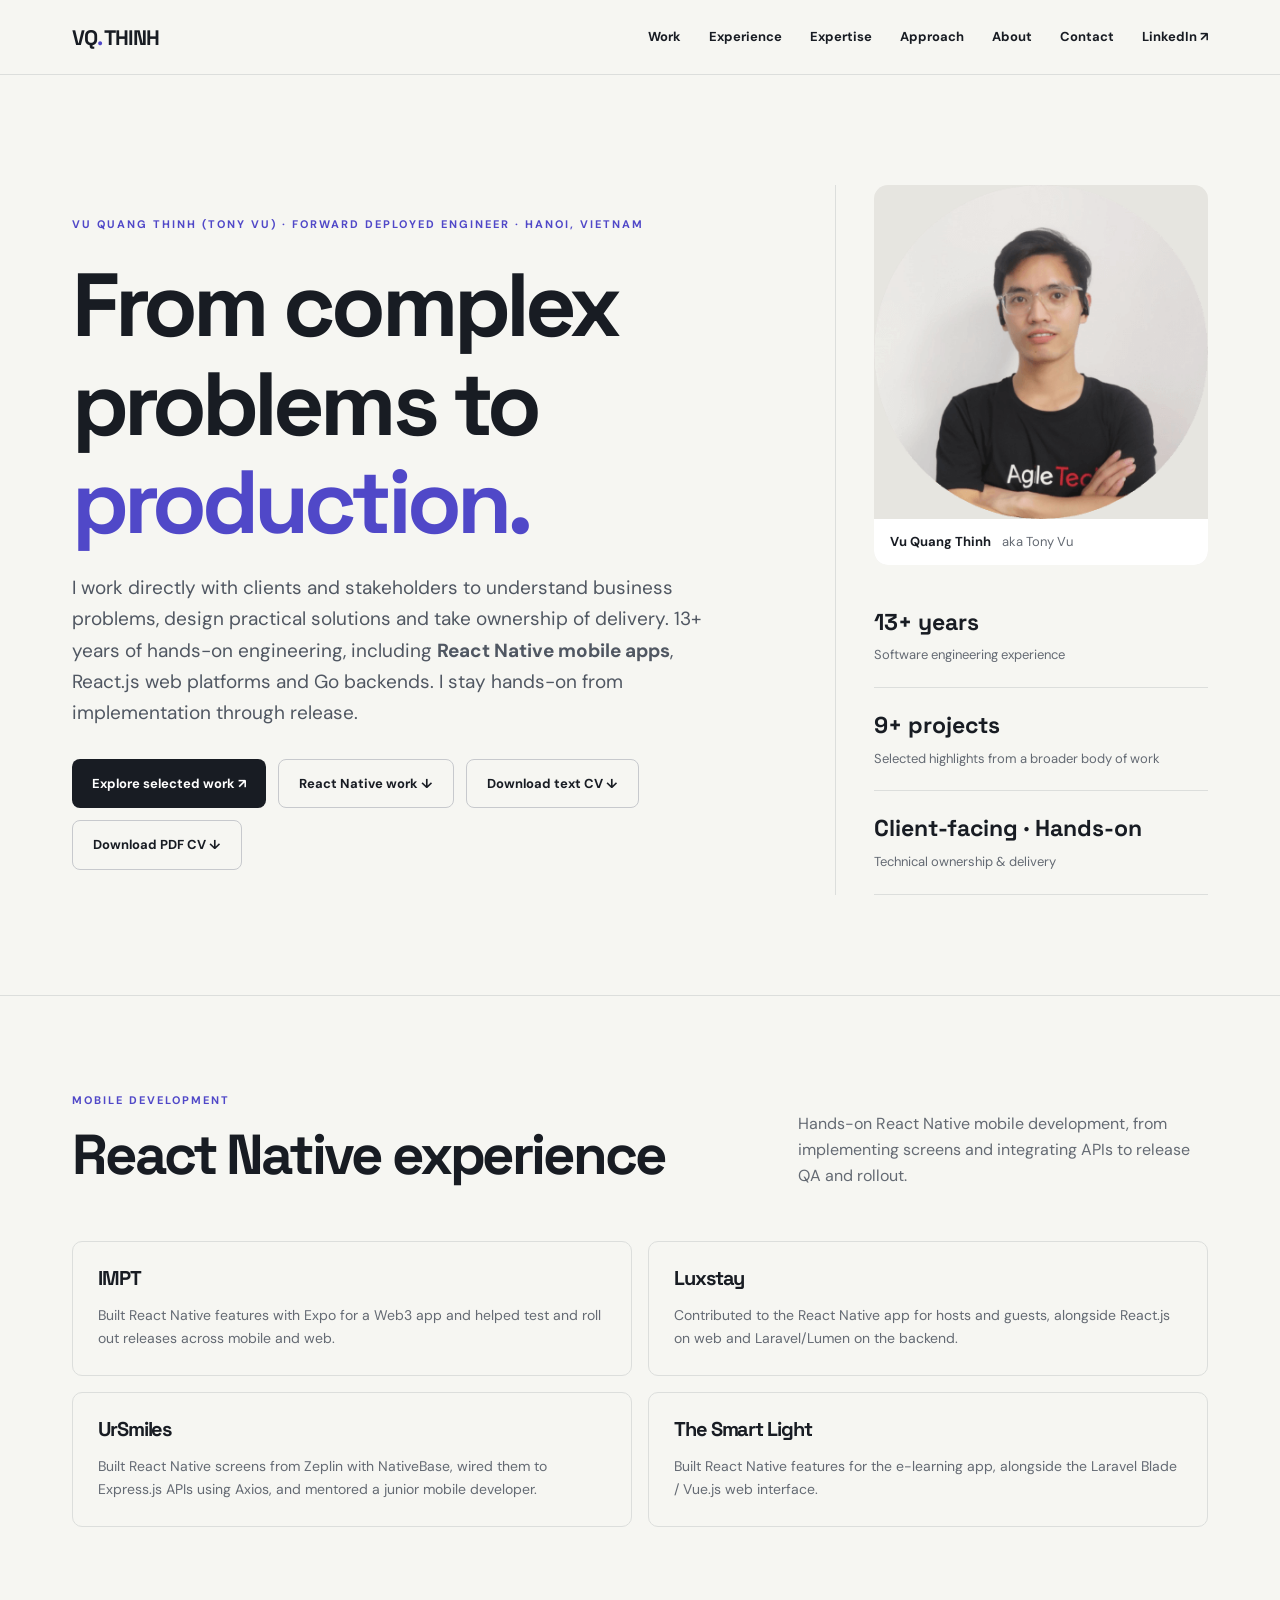
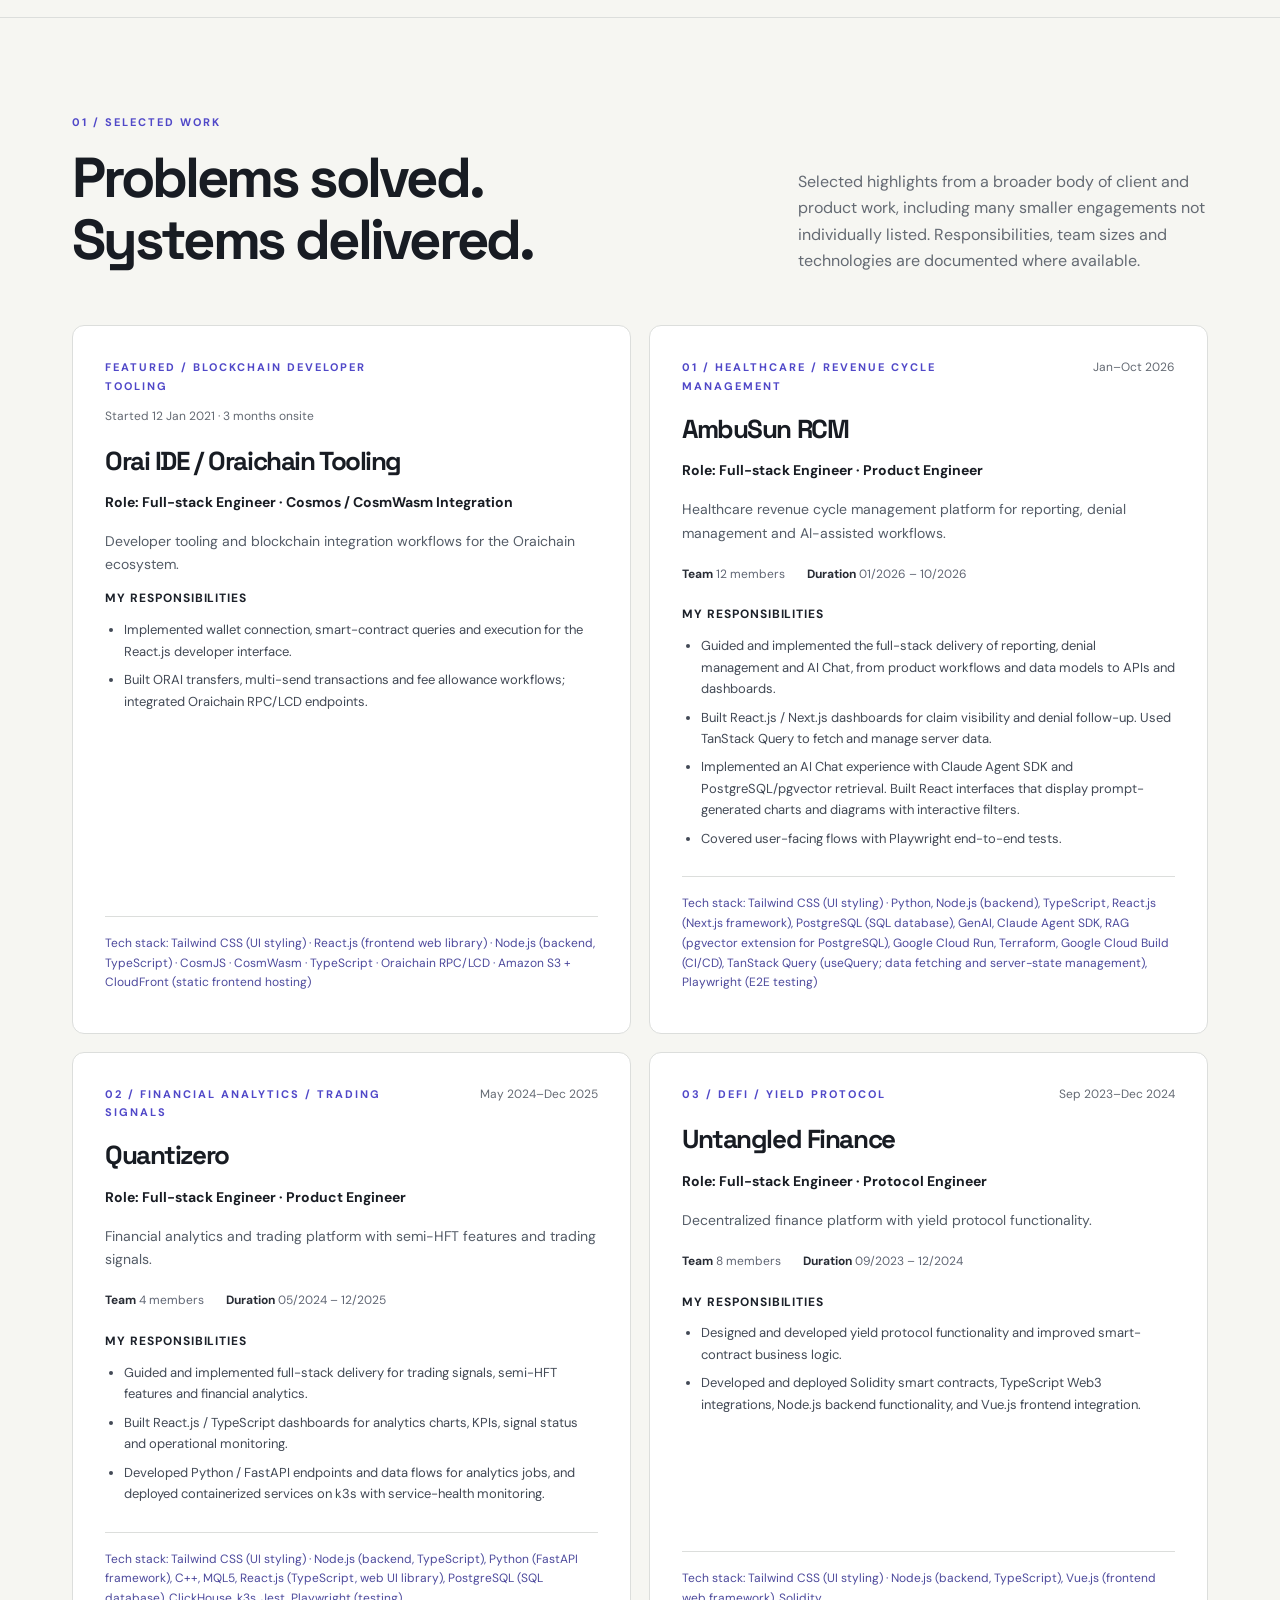
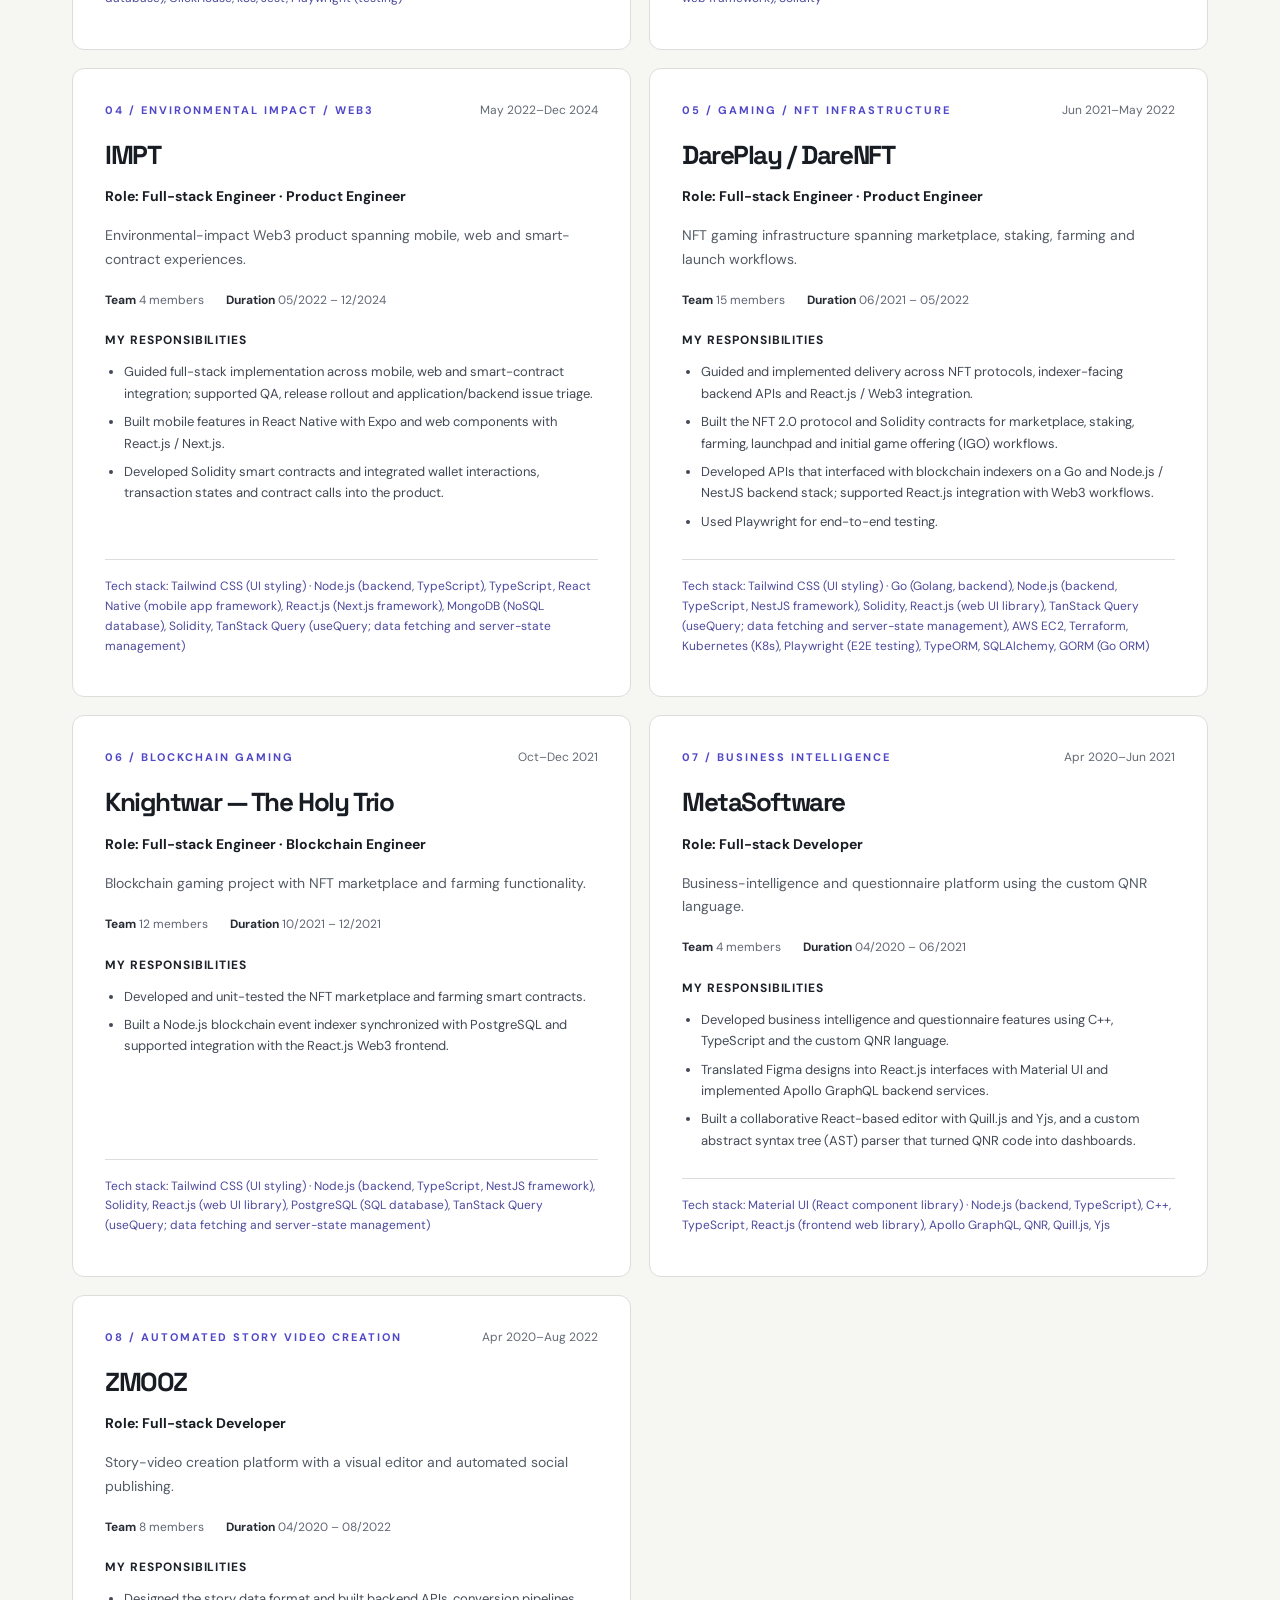
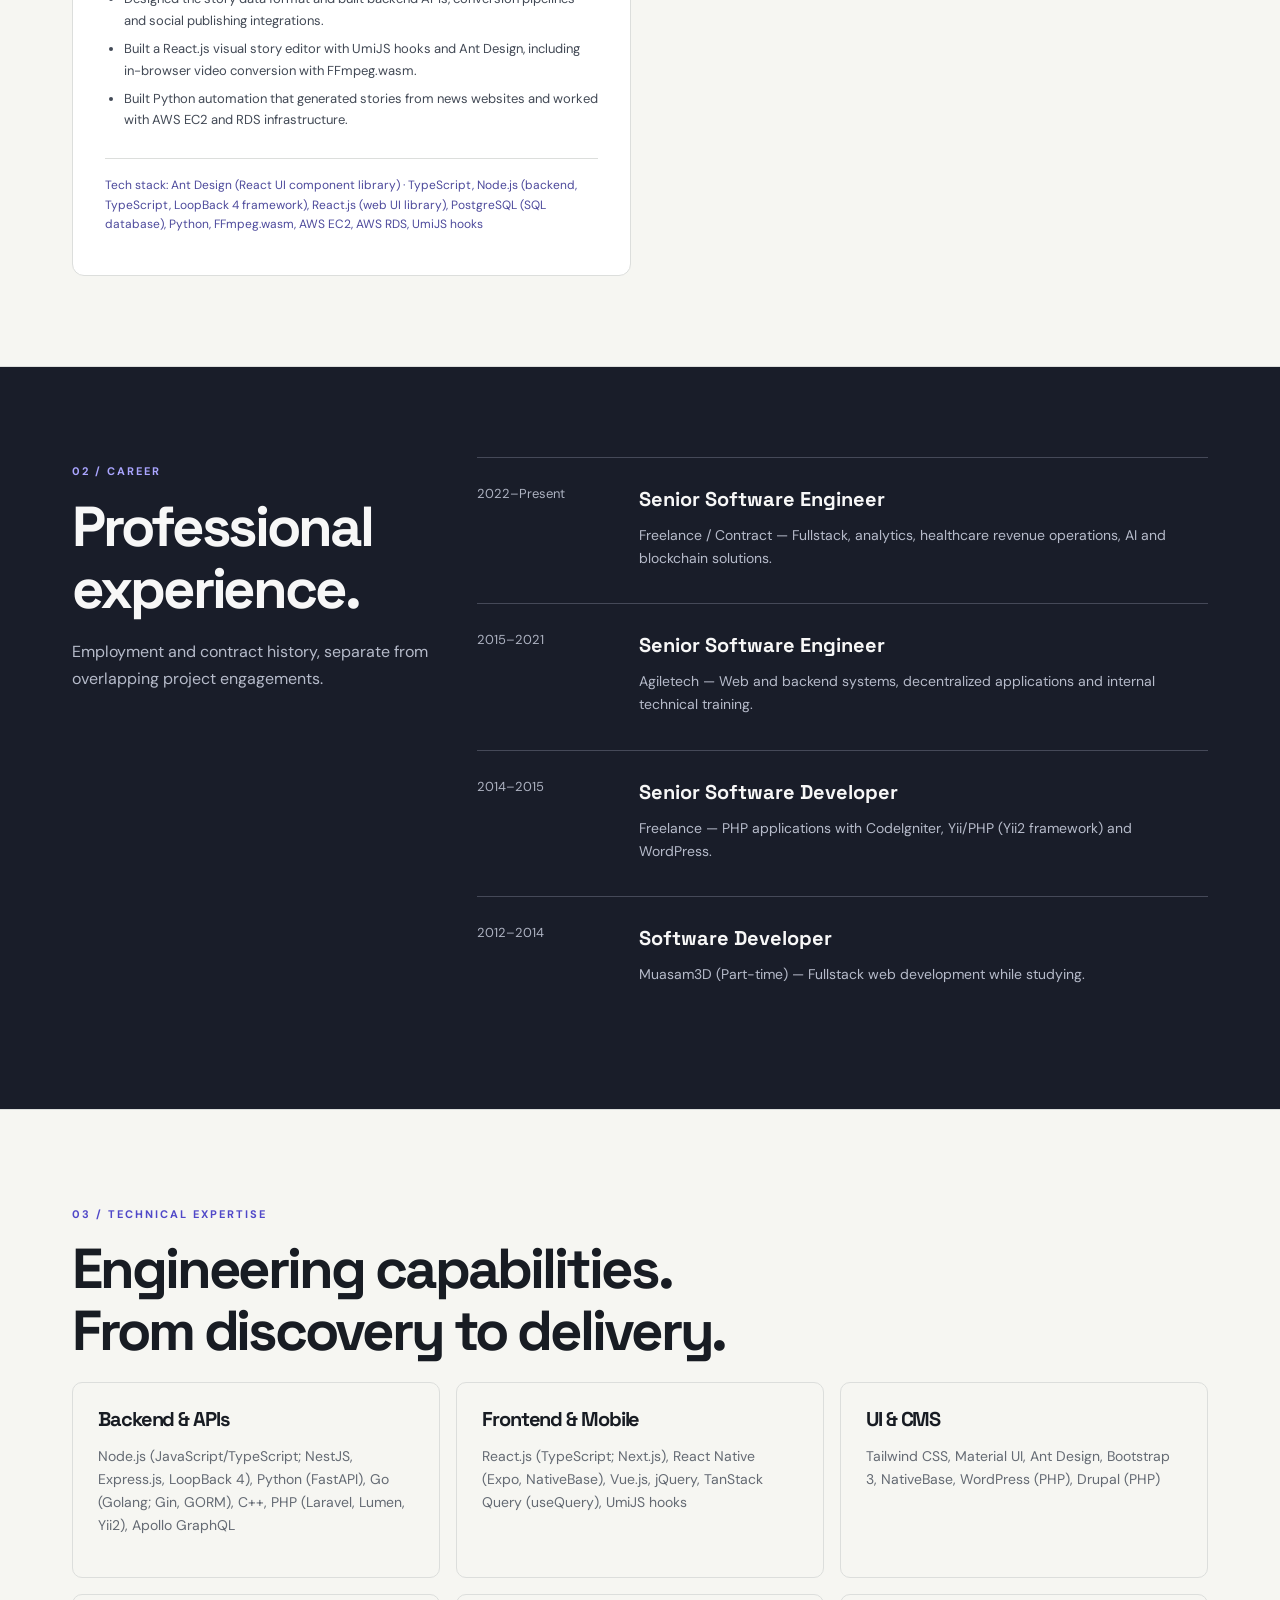
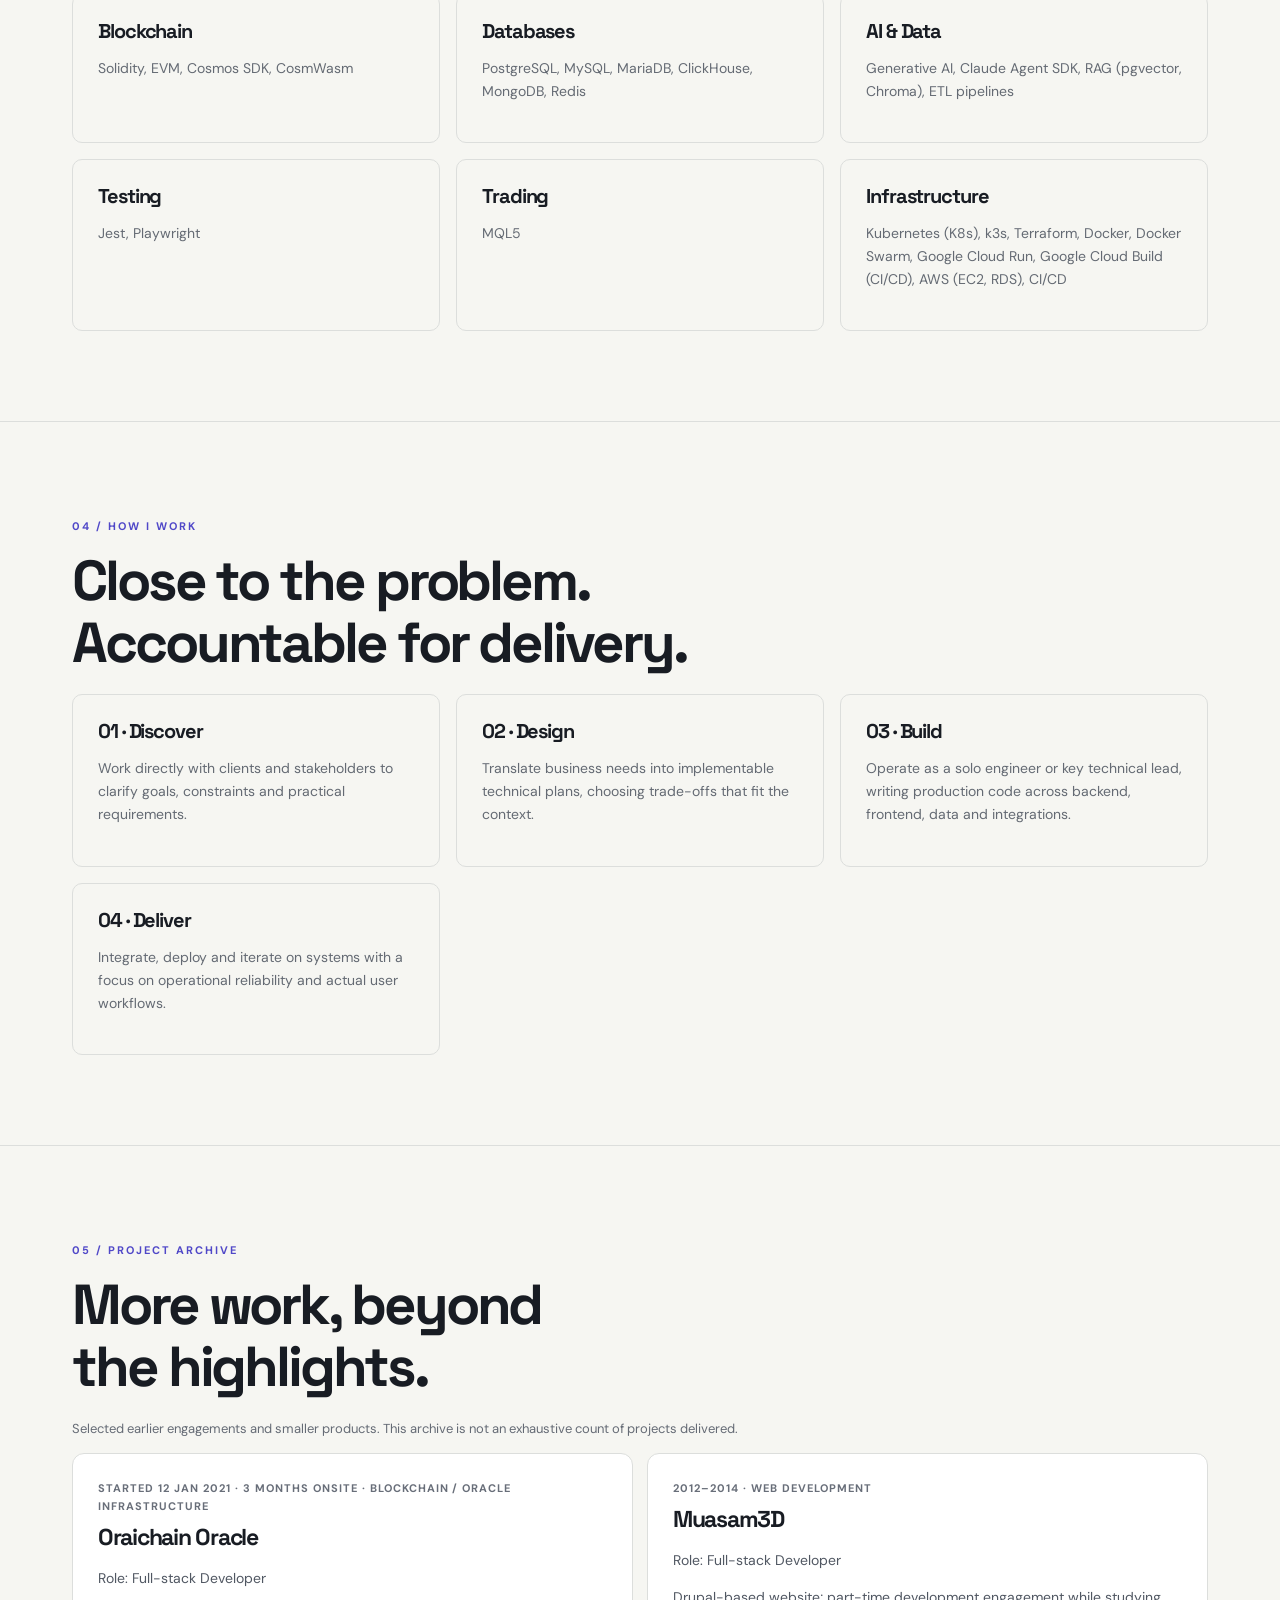
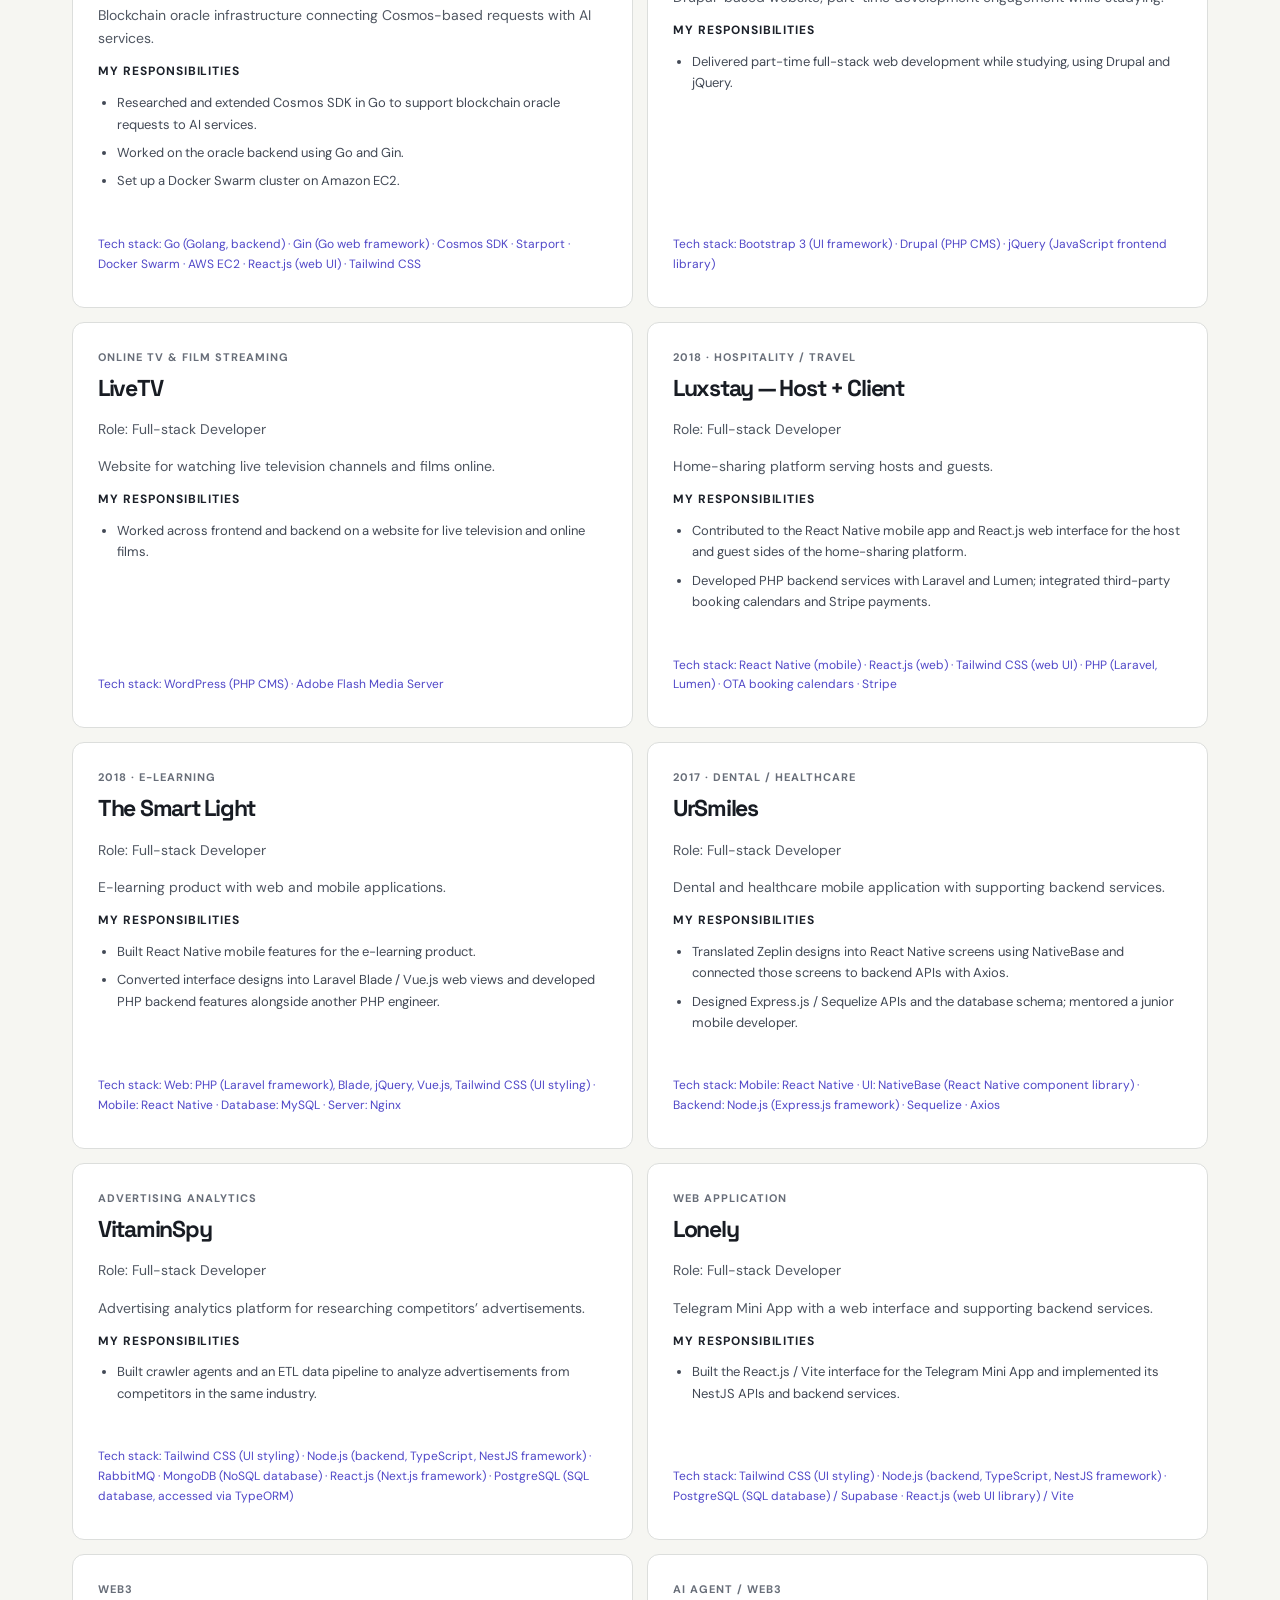
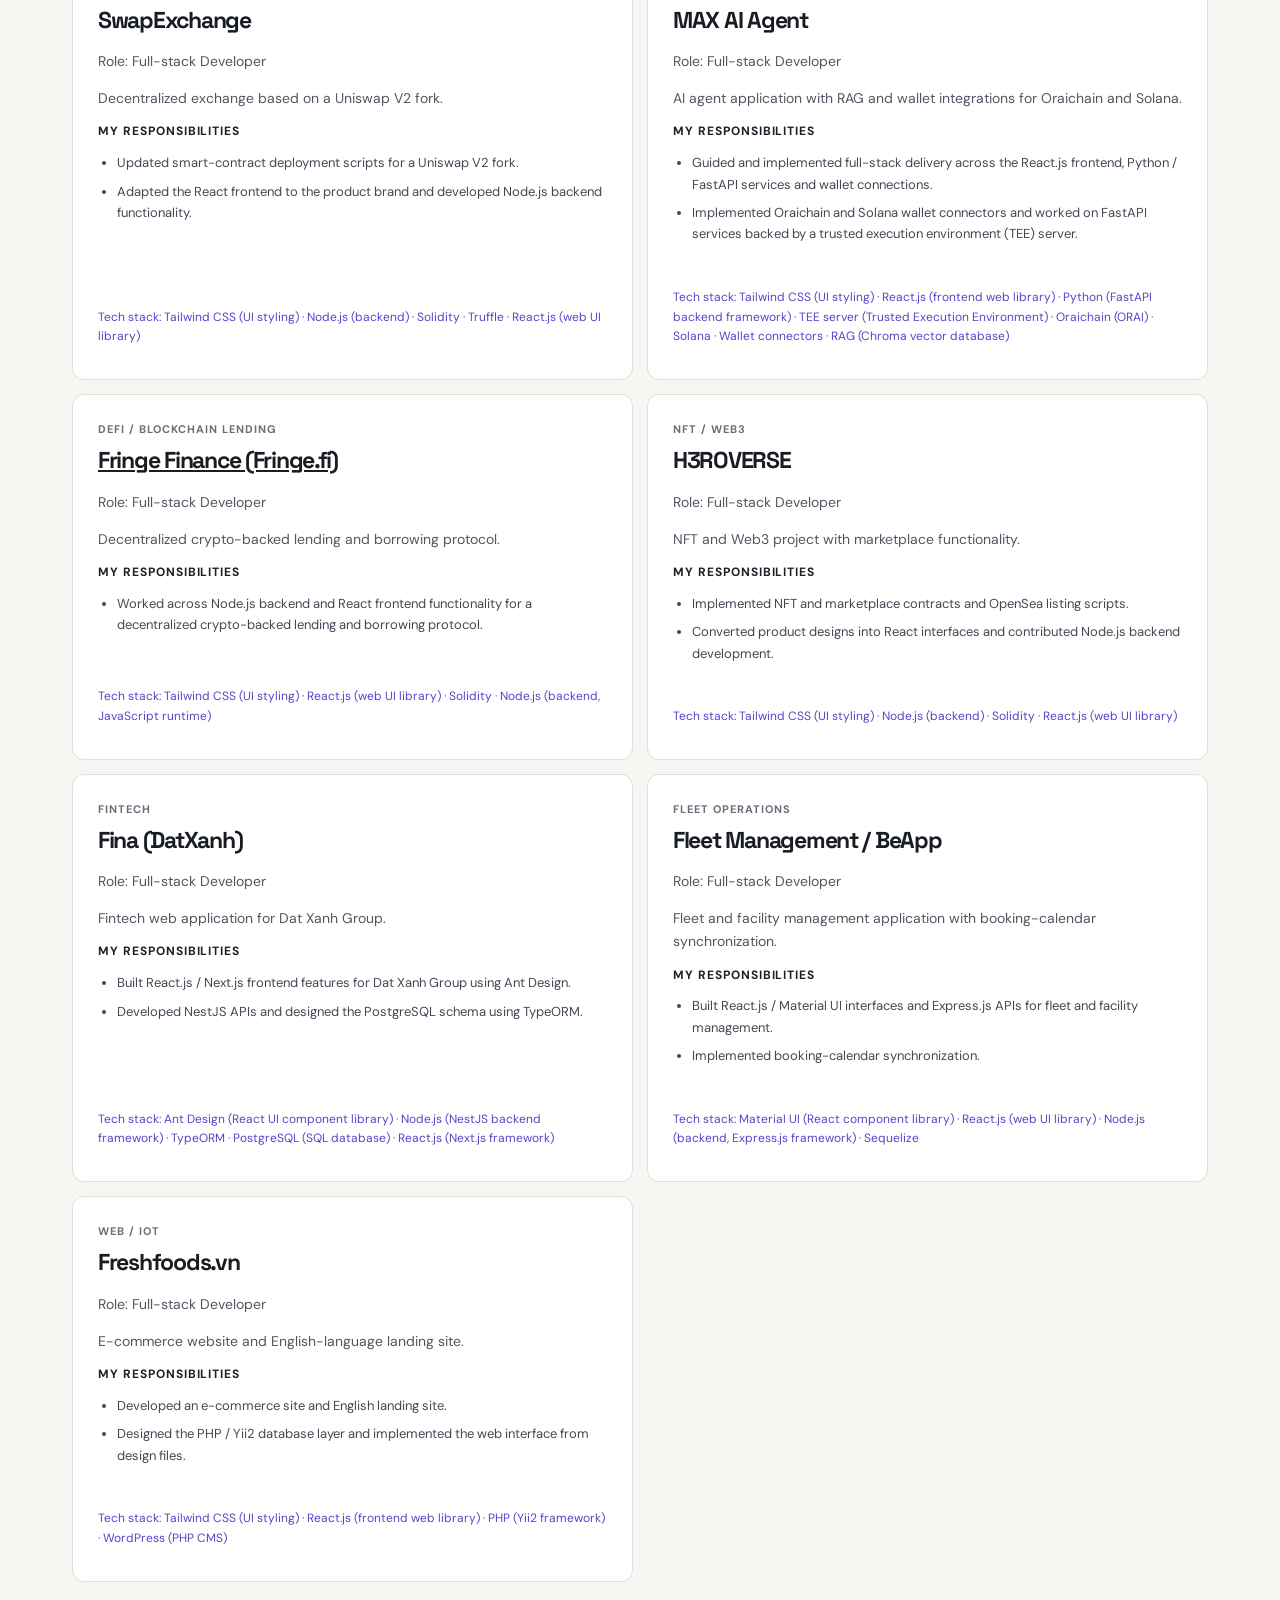
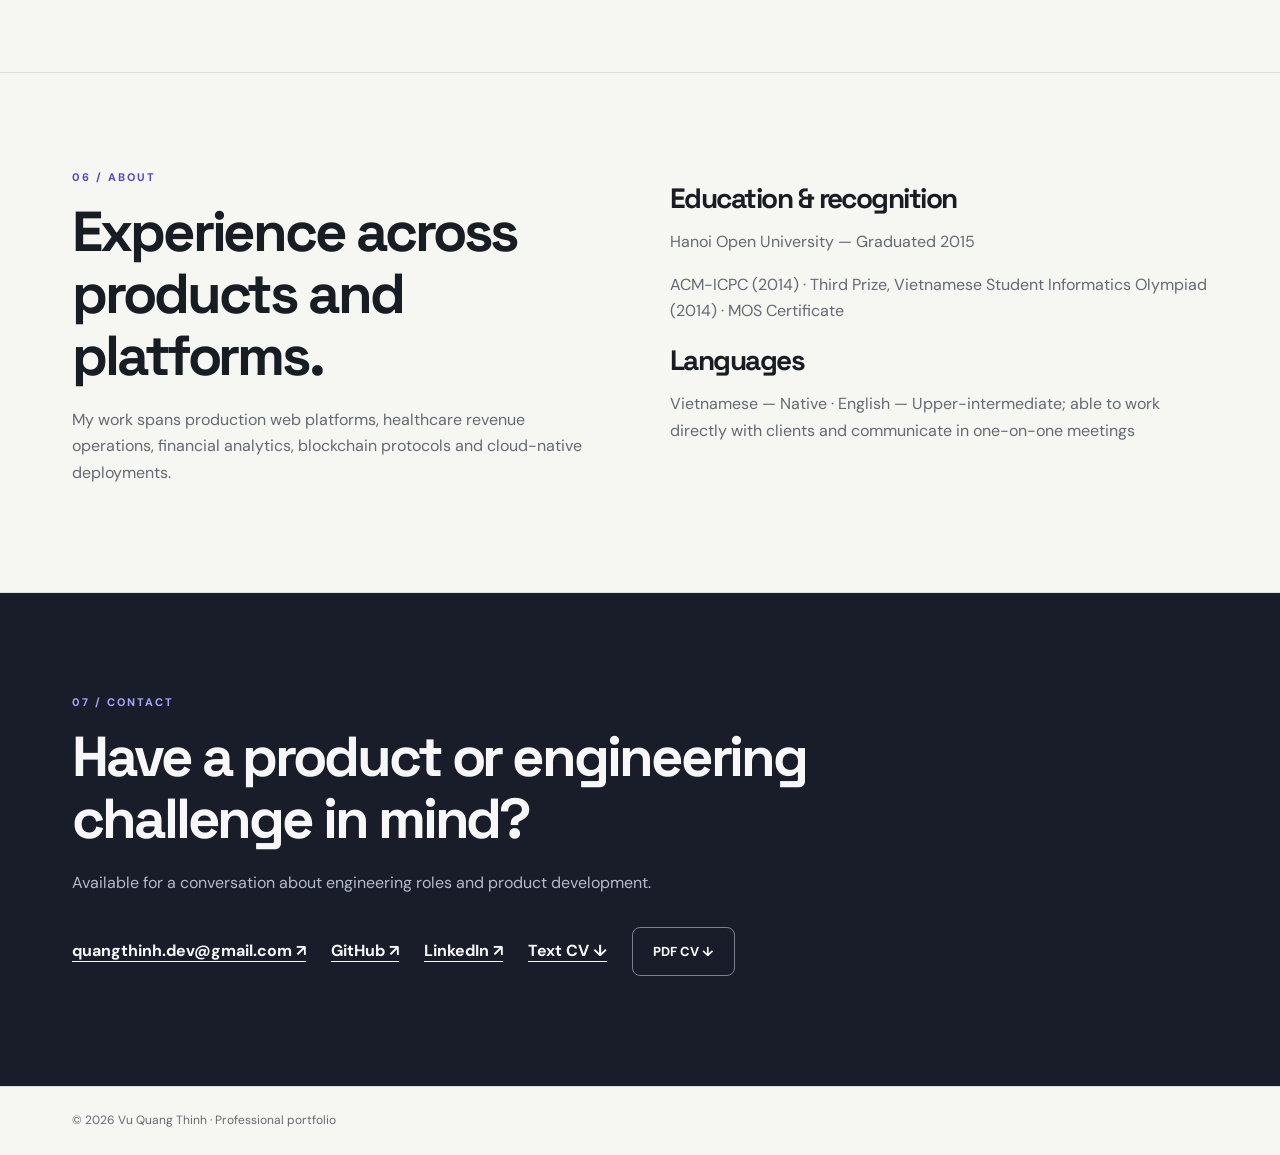
==== commit baea34e0: "Highlight React Native mobile experience in portfolio and CV downloads" ====
--- a/index.html
+++ b/index.html
@@ -1,10 +1,10 @@
 <!doctype html><html lang="en"><head><meta charset="utf-8"><meta name="viewport" content="width=device-width,initial-scale=1"><meta name="theme-color" content="#f6f6f2"><meta name="description" content="Vu Quang Thinh — Forward Deployed Engineer and Product Engineer. 13+ years bridging client needs and production engineering across AI, fintech, healthcare and blockchain."><link rel="canonical" href="https://vuquangthinh.github.io/"><link rel="icon" href="/favicon.ico"><meta property="og:type" content="website"><meta property="og:title" content="Vu Quang Thinh — Forward Deployed Engineer"><meta property="og:description" content="Client-facing engineering, solution architecture and production delivery."><title>Vu Quang Thinh — Forward Deployed Engineer</title><style>
 @import url('https://fonts.googleapis.com/css2?family=DM+Sans:wght@400;500;600;700&family=Space+Grotesk:wght@400;500;600;700&display=swap');
 :root{--bg:#f6f6f2;--ink:#181c23;--muted:#646a73;--line:#dcdedc;--accent:#5048c8;--dark:#191d29}*{box-sizing:border-box}html{scroll-behavior:smooth}body{margin:0;background:var(--bg);color:var(--ink);font-family:'DM Sans',sans-serif;line-height:1.65}a{color:inherit}a:focus-visible,button:focus-visible{outline:3px solid var(--accent);outline-offset:4px}.wrap{max-width:1200px;margin:auto;padding:0 32px}.nav{border-bottom:1px solid var(--line);background:rgba(246,246,242,.94);position:sticky;top:0;z-index:10;backdrop-filter:blur(14px)}.navin{height:74px;display:flex;align-items:center;justify-content:space-between;gap:20px}.brand{font:700 21px 'Space Grotesk',sans-serif;text-decoration:none;letter-spacing:-1px}.links{display:flex;gap:28px;align-items:center}.links a{text-decoration:none;font-size:13px;font-weight:700}.links a:hover,.textlink:hover{color:var(--accent)}.button{display:inline-flex;align-items:center;justify-content:center;padding:13px 20px;background:var(--ink);color:white;text-decoration:none;border-radius:8px;font-size:13px;font-weight:700;transition:transform .2s}.button:hover{transform:translateY(-2px)}.button.secondary{background:transparent;color:var(--ink);border:1px solid #c7c9cd}.hero{padding:110px 0 100px;display:grid;grid-template-columns:1.3fr .7fr;gap:70px;align-items:center}.eyebrow,.kicker,.index{font-size:11px;font-weight:700;text-transform:uppercase;letter-spacing:2px;color:var(--accent)}h1,h2,h3{font-family:'Space Grotesk',sans-serif;letter-spacing:-.055em;line-height:1.1}h1{font-size:clamp(54px,7vw,94px);margin:20px 0}h2{font-size:clamp(35px,4.4vw,57px);margin:12px 0 20px}h3{font-size:28px;margin:20px 0 8px}.lead{font-size:19px;color:#505762;max-width:670px}.actions{display:flex;gap:12px;flex-wrap:wrap;margin-top:30px}.hero-aside{border-left:1px solid var(--line);padding-left:38px}.hero-aside div{padding:19px 0;border-bottom:1px solid var(--line)}.hero-aside strong{display:block;font-size:23px;font-family:'Space Grotesk'}.hero-aside span{font-size:13px;color:var(--muted)}section{padding:90px 0;border-top:1px solid var(--line)}.sectionhead{display:flex;justify-content:space-between;align-items:end;gap:30px;margin-bottom:35px}.sectionhead p{max-width:410px;color:var(--muted)}.projects{display:grid;grid-template-columns:repeat(2,minmax(0,1fr));gap:18px}.project{padding:32px;background:#fff;border:1px solid var(--line);border-radius:12px;display:flex;flex-direction:column;min-height:300px;transition:border-color .2s,transform .2s}.project:hover{border-color:#9e9be5;transform:translateY(-3px)}.project-top{display:flex;justify-content:space-between;gap:12px;flex-wrap:wrap}.date{font-size:12px;color:var(--muted)}.project>p{font-size:14px;color:#545c67;margin:8px 0}.project .role{font-weight:700;color:var(--ink)}.project .stack{border-top:1px solid var(--line);padding-top:17px;margin-top:auto;font-size:12px;color:#4d4a9c}.dark{background:var(--dark);color:#f7f7f7}.dark .kicker{color:#aaa5ff}.dark .sectionhead p{color:#aeb4c2}.timeline{display:grid;grid-template-columns:1fr 2fr;gap:40px}.timeline-item{display:grid;grid-template-columns:140px 1fr;gap:22px;border-top:1px solid #454958;padding:25px 0}.timeline-item .period{color:#adb2c1;font-size:13px}.timeline-item strong{font-family:'Space Grotesk';font-size:20px}.timeline-item p{color:#b6bbca;font-size:14px;margin:8px 0}.expertise{display:grid;grid-template-columns:repeat(3,1fr);gap:16px}.expertise article{padding:25px;border:1px solid var(--line);border-radius:10px}.expertise h3{font-size:20px;margin:0 0 15px}.expertise p{font-size:14px;color:var(--muted)}.additional{columns:2;column-gap:50px}.additional p{margin:0;padding:12px 0;border-bottom:1px solid var(--line);break-inside:avoid;font-size:14px}.aboutgrid{display:grid;grid-template-columns:1fr 1fr;gap:60px}.aboutgrid p{color:var(--muted)}.contact{padding:95px 0 110px}.contact h2{max-width:800px}.contactlinks{display:flex;gap:25px;flex-wrap:wrap;margin-top:30px}.contactlinks a{font-weight:700;text-underline-offset:5px}.footer{padding:24px 0;border-top:1px solid var(--line);font-size:12px;color:var(--muted)}@media(max-width:850px){.hero{grid-template-columns:1fr;gap:35px;padding:75px 0}.hero-aside{display:grid;grid-template-columns:repeat(3,1fr);gap:16px;border-left:0;padding-left:0}.hero-aside div{border-top:1px solid var(--line)}.links{gap:13px}.timeline{grid-template-columns:1fr}.expertise{grid-template-columns:repeat(2,1fr)}}@media(max-width:600px){.wrap{padding:0 20px}.navin{height:auto;min-height:70px;flex-wrap:wrap;padding-top:14px;padding-bottom:14px}.links{width:100%;justify-content:space-between}.links a{font-size:12px}.links a:last-child{display:none}.hero{padding:60px 0}.hero-aside{grid-template-columns:1fr}.hero-aside div{padding:10px 0}.projects,.expertise,.aboutgrid{grid-template-columns:1fr}.additional{columns:1}.timeline-item{grid-template-columns:1fr;gap:5px}.sectionhead{display:block}section{padding:65px 0}.project{min-height:0}}@media(prefers-reduced-motion:reduce){html{scroll-behavior:auto}*,*:before,*:after{transition:none!important;animation:none!important}}
-.cv-meta{display:flex;flex-wrap:wrap;gap:8px 22px;font-size:12px;color:#606674;margin:12px 0 16px}.cv-meta b{color:#272b34}.contributions{font-size:13px;line-height:1.65;color:#424955;margin:5px 0 20px}.contributions strong{display:block;color:#1b2029;font-size:12px;text-transform:uppercase;letter-spacing:.08em}.contributions ul{margin:10px 0 0;padding-left:19px}.contributions li{margin:0 0 7px}.project{min-height:0}.project h3{font-size:26px}.cv-note{font-size:13px;color:#656b75;max-width:700px}.project .stack{margin-top:auto}.cv-details{padding:28px;background:#fff;border:1px solid var(--line);border-radius:12px}.cv-details h3{margin:0 0 14px;font-size:22px}.cv-details p{margin:9px 0;color:#565d69}.project-top .index{max-width:65%}@media(min-width:900px){.projects .project:first-child,.projects .project:nth-child(2){grid-column:span 1}}.button{border:0;cursor:pointer;font-family:inherit}.button.secondary{border:1px solid #c7c9cd}.contact .button.secondary{color:#fff;border-color:#7b8090}.contactlinks{align-items:center}@media(max-width:600px){.links{flex-wrap:wrap;justify-content:flex-start;gap:12px 18px}.links a:last-child{display:inline}} .hero-portrait{margin:0 0 20px;position:relative;overflow:hidden;border-radius:14px;background:#e6e5e0}.hero-portrait img{width:100%;height:auto;aspect-ratio:1/1;object-fit:cover;object-position:center 30%;display:block}.hero-portrait figcaption{padding:12px 16px;font-size:13px;font-weight:700;background:#fff}.hero-portrait figcaption span{color:var(--muted);font-weight:400;margin-left:8px}@media(max-width:850px){.hero-portrait{grid-column:1/-1;max-width:360px}}.archive-grid{display:grid;grid-template-columns:repeat(2,minmax(0,1fr));gap:14px}.archive-card{background:#fff;border:1px solid var(--line);border-radius:12px;padding:25px;display:flex;flex-direction:column}.archive-card h3{font-size:23px;margin:10px 0}.archive-card>p{font-size:14px;color:#505762;margin:7px 0}.archive-card .stack{margin-top:auto;padding-top:16px;font-size:12px;color:#5048c8}.archive-meta{font-size:11px;letter-spacing:.09em;text-transform:uppercase;color:#686e79;font-weight:700}@media(max-width:650px){.archive-grid{grid-template-columns:1fr}}</style></head><body>
+.cv-meta{display:flex;flex-wrap:wrap;gap:8px 22px;font-size:12px;color:#606674;margin:12px 0 16px}.cv-meta b{color:#272b34}.contributions{font-size:13px;line-height:1.65;color:#424955;margin:5px 0 20px}.contributions strong{display:block;color:#1b2029;font-size:12px;text-transform:uppercase;letter-spacing:.08em}.contributions ul{margin:10px 0 0;padding-left:19px}.contributions li{margin:0 0 7px}.project{min-height:0}.project h3{font-size:26px}.cv-note{font-size:13px;color:#656b75;max-width:700px}.project .stack{margin-top:auto}.cv-details{padding:28px;background:#fff;border:1px solid var(--line);border-radius:12px}.cv-details h3{margin:0 0 14px;font-size:22px}.cv-details p{margin:9px 0;color:#565d69}.project-top .index{max-width:65%}@media(min-width:900px){.projects .project:first-child,.projects .project:nth-child(2){grid-column:span 1}}.button{border:0;cursor:pointer;font-family:inherit}.button.secondary{border:1px solid #c7c9cd}.contact .button.secondary{color:#fff;border-color:#7b8090}.contactlinks{align-items:center}@media(max-width:600px){.links{flex-wrap:wrap;justify-content:flex-start;gap:12px 18px}.links a:last-child{display:inline}} .hero-portrait{margin:0 0 20px;position:relative;overflow:hidden;border-radius:14px;background:#e6e5e0}.hero-portrait img{width:100%;height:auto;aspect-ratio:1/1;object-fit:cover;object-position:center 30%;display:block}.hero-portrait figcaption{padding:12px 16px;font-size:13px;font-weight:700;background:#fff}.hero-portrait figcaption span{color:var(--muted);font-weight:400;margin-left:8px}@media(max-width:850px){.hero-portrait{grid-column:1/-1;max-width:360px}}.archive-grid{display:grid;grid-template-columns:repeat(2,minmax(0,1fr));gap:14px}.archive-card{background:#fff;border:1px solid var(--line);border-radius:12px;padding:25px;display:flex;flex-direction:column}.archive-card h3{font-size:23px;margin:10px 0}.archive-card>p{font-size:14px;color:#505762;margin:7px 0}.archive-card .stack{margin-top:auto;padding-top:16px;font-size:12px;color:#5048c8}.archive-meta{font-size:11px;letter-spacing:.09em;text-transform:uppercase;color:#686e79;font-weight:700}@media(max-width:650px){.archive-grid{grid-template-columns:1fr}}.mobile-projects{grid-template-columns:repeat(2,minmax(0,1fr))}.mobile-projects p{margin-bottom:0}#mobile{scroll-margin-top:76px}@media(max-width:640px){.mobile-projects{grid-template-columns:1fr}}</style></head><body>
 <header class="nav"><div class="wrap navin"><a class="brand" href="#top">VQ<span style="color:var(--accent)">.</span> THINH</a><nav class="links" aria-label="Primary"><a href="#work">Work</a><a href="#experience">Experience</a><a href="#expertise">Expertise</a><a href="#approach">Approach</a><a href="#about">About</a><a href="#contact">Contact</a><a href="https://www.linkedin.com/in/vuquangthinh" target="_blank" rel="noopener noreferrer" aria-label="LinkedIn profile">LinkedIn ↗</a></nav></div></header>
-<main id="top"><div class="wrap"><div class="hero"><div><span class="eyebrow">Vu Quang Thinh (Tony Vu) · Forward Deployed Engineer · Hanoi, Vietnam</span><h1>From complex<br>problems to<br><span style="color:var(--accent)">production.</span></h1><p class="lead">I work directly with clients and stakeholders to understand business problems, design practical solutions and take ownership of delivery. 13+ years of hands-on engineering across healthcare, fintech, blockchain, AI and data platforms. I collaborate with peers and more junior contributors while remaining hands-on in implementation.</p><div class="actions"><a class="button" href="#work">Explore selected work ↗</a><a class="button secondary" href="/resume.txt?v=30350820" download="Vu_Quang_Thinh_Resume.txt">Download text CV ↓</a><a class="button secondary" href="/assets/Tony_CV.pdf?v=30350820" download="Vu_Quang_Thinh_CV.pdf">Download PDF CV ↓</a></div></div><aside class="hero-aside" aria-label="Profile highlights"><figure class="hero-portrait"><img src="/assets/images/resume-profile.png" alt="Portrait of Vu Quang Thinh (Tony Vu)" width="480" height="480" loading="eager" decoding="async" onerror="this.closest('figure').style.display='none'"><figcaption>Vu Quang Thinh <span>aka Tony Vu</span></figcaption></figure><div><strong>13+ years</strong><span>Software engineering experience</span></div><div><strong>9+ projects</strong><span>Selected highlights from a broader body of work</span></div><div><strong>Client-facing · Hands-on</strong><span>Technical ownership & delivery</span></div></aside></div></div>
-<section id="work"><div class="wrap"><div class="sectionhead"><div><span class="kicker">01 / Selected work</span><h2>Problems solved.<br>Systems delivered.</h2></div><p>Selected highlights from a broader body of client and product work, including many smaller engagements not individually listed. Responsibilities, team sizes and technologies are documented where available.</p></div><div class="projects"><article class="project" id="project-orai-ide"><div class="project-top"><span class="index">Featured / Blockchain Developer Tooling</span><span class="date">Started 12 Jan 2021 · 3 months onsite</span></div><h3>Orai IDE / Oraichain Tooling</h3><p class="role">Role: Full-stack Engineer · Cosmos / CosmWasm Integration</p><p>Developer tooling and blockchain integration workflows for the Oraichain ecosystem.</p><div class="contributions"><strong>My responsibilities</strong><ul><li>Implemented wallet connection, smart-contract queries and execution for the React.js developer interface.</li><li>Built ORAI transfers, multi-send transactions and fee allowance workflows; integrated Oraichain RPC/LCD endpoints.</li></ul></div><p class="stack">Tech stack: Tailwind CSS (UI styling) · React.js (frontend web library) · Node.js (backend, TypeScript) · CosmJS · CosmWasm · TypeScript · Oraichain RPC/LCD · Amazon S3 + CloudFront (static frontend hosting)</p></article><article class="project" id="project-1"><div class="project-top"><span class="index">01 / Healthcare / Revenue Cycle Management</span><span class="date">Jan–Oct 2026</span></div><h3>AmbuSun RCM</h3><p class="role">Role: Full-stack Engineer · Product Engineer</p><p>Healthcare revenue cycle management platform for reporting, denial management and AI-assisted workflows.</p><div class="cv-meta"><span><b>Team</b> 12 members</span><span><b>Duration</b> 01/2026 – 10/2026</span></div><div class="contributions"><strong>My responsibilities</strong><ul><li>Guided and implemented the full-stack delivery of reporting, denial management and AI Chat, from product workflows and data models to APIs and dashboards.</li><li>Built React.js / Next.js dashboards for claim visibility and denial follow-up. Used TanStack Query to fetch and manage server data.</li><li>Implemented an AI Chat experience with Claude Agent SDK and PostgreSQL/pgvector retrieval. Built React interfaces that display prompt-generated charts and diagrams with interactive filters.</li><li>Covered user-facing flows with Playwright end-to-end tests.</li></ul></div><p class="stack">Tech stack: Tailwind CSS (UI styling) · Python, Node.js (backend), TypeScript, React.js (Next.js framework), PostgreSQL (SQL database), GenAI, Claude Agent SDK, RAG (pgvector extension for PostgreSQL), Google Cloud Run, Terraform, Google Cloud Build (CI/CD), TanStack Query (useQuery; data fetching and server-state management), Playwright (E2E testing)</p></article><article class="project" id="project-2"><div class="project-top"><span class="index">02 / Financial Analytics / Trading Signals</span><span class="date">May 2024–Dec 2025</span></div><h3>Quantizero</h3><p class="role">Role: Full-stack Engineer · Product Engineer</p><p>Financial analytics and trading platform with semi-HFT features and trading signals.</p><div class="cv-meta"><span><b>Team</b> 4 members</span><span><b>Duration</b> 05/2024 – 12/2025</span></div><div class="contributions"><strong>My responsibilities</strong><ul><li>Guided and implemented full-stack delivery for trading signals, semi-HFT features and financial analytics.</li><li>Built React.js / TypeScript dashboards for analytics charts, KPIs, signal status and operational monitoring.</li><li>Developed Python / FastAPI endpoints and data flows for analytics jobs, and deployed containerized services on k3s with service-health monitoring.</li></ul></div><p class="stack">Tech stack: Tailwind CSS (UI styling) · Node.js (backend, TypeScript), Python (FastAPI framework), C++, MQL5, React.js (TypeScript, web UI library), PostgreSQL (SQL database), ClickHouse, k3s, Jest, Playwright (testing)</p></article><article class="project" id="project-3"><div class="project-top"><span class="index">03 / DeFi / Yield Protocol</span><span class="date">Sep 2023–Dec 2024</span></div><h3>Untangled Finance</h3><p class="role">Role: Full-stack Engineer · Protocol Engineer</p><p>Decentralized finance platform with yield protocol functionality.</p><div class="cv-meta"><span><b>Team</b> 8 members</span><span><b>Duration</b> 09/2023 – 12/2024</span></div><div class="contributions"><strong>My responsibilities</strong><ul><li>Designed and developed yield protocol functionality and improved smart-contract business logic.</li><li>Developed and deployed Solidity smart contracts, TypeScript Web3 integrations, Node.js backend functionality, and Vue.js frontend integration.</li></ul></div><p class="stack">Tech stack: Tailwind CSS (UI styling) · Node.js (backend, TypeScript), Vue.js (frontend web framework), Solidity</p></article><article class="project" id="project-4"><div class="project-top"><span class="index">04 / Environmental Impact / Web3</span><span class="date">May 2022–Dec 2024</span></div><h3>IMPT</h3><p class="role">Role: Full-stack Engineer · Product Engineer</p><p>Environmental-impact Web3 product spanning mobile, web and smart-contract experiences.</p><div class="cv-meta"><span><b>Team</b> 4 members</span><span><b>Duration</b> 05/2022 – 12/2024</span></div><div class="contributions"><strong>My responsibilities</strong><ul><li>Guided full-stack implementation across mobile, web and smart-contract integration; supported QA, release rollout and application/backend issue triage.</li><li>Built mobile features in React Native with Expo and web components with React.js / Next.js.</li><li>Developed Solidity smart contracts and integrated wallet interactions, transaction states and contract calls into the product.</li></ul></div><p class="stack">Tech stack: Tailwind CSS (UI styling) · Node.js (backend, TypeScript), TypeScript, React Native (mobile app framework), React.js (Next.js framework), MongoDB (NoSQL database), Solidity, TanStack Query (useQuery; data fetching and server-state management)</p></article><article class="project" id="project-5"><div class="project-top"><span class="index">05 / Gaming / NFT Infrastructure</span><span class="date">Jun 2021–May 2022</span></div><h3>DarePlay / DareNFT</h3><p class="role">Role: Full-stack Engineer · Product Engineer</p><p>NFT gaming infrastructure spanning marketplace, staking, farming and launch workflows.</p><div class="cv-meta"><span><b>Team</b> 15 members</span><span><b>Duration</b> 06/2021 – 05/2022</span></div><div class="contributions"><strong>My responsibilities</strong><ul><li>Guided and implemented delivery across NFT protocols, indexer-facing backend APIs and React.js / Web3 integration.</li><li>Built the NFT 2.0 protocol and Solidity contracts for marketplace, staking, farming, launchpad and initial game offering (IGO) workflows.</li><li>Developed APIs that interfaced with blockchain indexers on a Go and Node.js / NestJS backend stack; supported React.js integration with Web3 workflows.</li><li>Used Playwright for end-to-end testing.</li></ul></div><p class="stack">Tech stack: Tailwind CSS (UI styling) · Go (Golang, backend), Node.js (backend, TypeScript, NestJS framework), Solidity, React.js (web UI library), TanStack Query (useQuery; data fetching and server-state management), AWS EC2, Terraform, Kubernetes (K8s), Playwright (E2E testing), TypeORM, SQLAlchemy, GORM (Go ORM)</p></article><article class="project" id="project-6"><div class="project-top"><span class="index">06 / Blockchain Gaming</span><span class="date">Oct–Dec 2021</span></div><h3>Knightwar — The Holy Trio</h3><p class="role">Role: Full-stack Engineer · Blockchain Engineer</p><p>Blockchain gaming project with NFT marketplace and farming functionality.</p><div class="cv-meta"><span><b>Team</b> 12 members</span><span><b>Duration</b> 10/2021 – 12/2021</span></div><div class="contributions"><strong>My responsibilities</strong><ul><li>Developed and unit-tested the NFT marketplace and farming smart contracts.</li><li>Built a Node.js blockchain event indexer synchronized with PostgreSQL and supported integration with the React.js Web3 frontend.</li></ul></div><p class="stack">Tech stack: Tailwind CSS (UI styling) · Node.js (backend, TypeScript, NestJS framework), Solidity, React.js (web UI library), PostgreSQL (SQL database), TanStack Query (useQuery; data fetching and server-state management)</p></article><article class="project" id="project-7"><div class="project-top"><span class="index">07 / Business Intelligence</span><span class="date">Apr 2020–Jun 2021</span></div><h3>MetaSoftware</h3><p class="role">Role: Full-stack Developer</p><p>Business-intelligence and questionnaire platform using the custom QNR language.</p><div class="cv-meta"><span><b>Team</b> 4 members</span><span><b>Duration</b> 04/2020 – 06/2021</span></div><div class="contributions"><strong>My responsibilities</strong><ul><li>Developed business intelligence and questionnaire features using C++, TypeScript and the custom QNR language.</li><li>Translated Figma designs into React.js interfaces with Material UI and implemented Apollo GraphQL backend services.</li><li>Built a collaborative React-based editor with Quill.js and Yjs, and a custom abstract syntax tree (AST) parser that turned QNR code into dashboards.</li></ul></div><p class="stack">Tech stack: Material UI (React component library) · Node.js (backend, TypeScript), C++, TypeScript, React.js (frontend web library), Apollo GraphQL, QNR, Quill.js, Yjs</p></article><article class="project" id="project-8"><div class="project-top"><span class="index">08 / Automated Story Video Creation</span><span class="date">Apr 2020–Aug 2022</span></div><h3>ZMOOZ</h3><p class="role">Role: Full-stack Developer</p><p>Story-video creation platform with a visual editor and automated social publishing.</p><div class="cv-meta"><span><b>Team</b> 8 members</span><span><b>Duration</b> 04/2020 – 08/2022</span></div><div class="contributions"><strong>My responsibilities</strong><ul><li>Designed the story data format and built backend APIs, conversion pipelines and social publishing integrations.</li><li>Built a React.js visual story editor with UmiJS hooks and Ant Design, including in-browser video conversion with FFmpeg.wasm.</li><li>Built Python automation that generated stories from news websites and worked with AWS EC2 and RDS infrastructure.</li></ul></div><p class="stack">Tech stack: Ant Design (React UI component library) · TypeScript, Node.js (backend, TypeScript, LoopBack 4 framework), React.js (web UI library), PostgreSQL (SQL database), Python, FFmpeg.wasm, AWS EC2, AWS RDS, UmiJS hooks</p></article></div></div></section>
+<main id="top"><div class="wrap"><div class="hero"><div><span class="eyebrow">Vu Quang Thinh (Tony Vu) · Forward Deployed Engineer · Hanoi, Vietnam</span><h1>From complex<br>problems to<br><span style="color:var(--accent)">production.</span></h1><p class="lead">I work directly with clients and stakeholders to understand business problems, design practical solutions and take ownership of delivery. 13+ years of hands-on engineering, including <strong>React Native mobile apps</strong>, React.js web platforms and Go backends. I stay hands-on from implementation through release.</p><div class="actions"><a class="button" href="#work">Explore selected work ↗</a><a class="button secondary" href="#mobile">React Native work ↓</a><a class="button secondary" href="/resume.txt?v=981a273b" download="Vu_Quang_Thinh_Resume.txt">Download text CV ↓</a><a class="button secondary" href="/assets/Tony_CV.pdf?v=981a273b" download="Vu_Quang_Thinh_CV.pdf">Download PDF CV ↓</a></div></div><aside class="hero-aside" aria-label="Profile highlights"><figure class="hero-portrait"><img src="/assets/images/resume-profile.png" alt="Portrait of Vu Quang Thinh (Tony Vu)" width="480" height="480" loading="eager" decoding="async" onerror="this.closest('figure').style.display='none'"><figcaption>Vu Quang Thinh <span>aka Tony Vu</span></figcaption></figure><div><strong>13+ years</strong><span>Software engineering experience</span></div><div><strong>9+ projects</strong><span>Selected highlights from a broader body of work</span></div><div><strong>Client-facing · Hands-on</strong><span>Technical ownership & delivery</span></div></aside></div></div>
+<section id="mobile"><div class="wrap"><div class="sectionhead"><div><span class="kicker">Mobile development</span><h2>React Native experience</h2></div><p>Hands-on React Native mobile development, from implementing screens and integrating APIs to release QA and rollout.</p></div><div class="expertise mobile-projects"><article><h3>IMPT</h3><p>Built React Native features with Expo for a Web3 app and helped test and roll out releases across mobile and web.</p></article><article><h3>Luxstay</h3><p>Contributed to the React Native app for hosts and guests, alongside React.js on web and Laravel/Lumen on the backend.</p></article><article><h3>UrSmiles</h3><p>Built React Native screens from Zeplin with NativeBase, wired them to Express.js APIs using Axios, and mentored a junior mobile developer.</p></article><article><h3>The Smart Light</h3><p>Built React Native features for the e-learning app, alongside the Laravel Blade / Vue.js web interface.</p></article></div></div></section><section id="work"><div class="wrap"><div class="sectionhead"><div><span class="kicker">01 / Selected work</span><h2>Problems solved.<br>Systems delivered.</h2></div><p>Selected highlights from a broader body of client and product work, including many smaller engagements not individually listed. Responsibilities, team sizes and technologies are documented where available.</p></div><div class="projects"><article class="project" id="project-orai-ide"><div class="project-top"><span class="index">Featured / Blockchain Developer Tooling</span><span class="date">Started 12 Jan 2021 · 3 months onsite</span></div><h3>Orai IDE / Oraichain Tooling</h3><p class="role">Role: Full-stack Engineer · Cosmos / CosmWasm Integration</p><p>Developer tooling and blockchain integration workflows for the Oraichain ecosystem.</p><div class="contributions"><strong>My responsibilities</strong><ul><li>Implemented wallet connection, smart-contract queries and execution for the React.js developer interface.</li><li>Built ORAI transfers, multi-send transactions and fee allowance workflows; integrated Oraichain RPC/LCD endpoints.</li></ul></div><p class="stack">Tech stack: Tailwind CSS (UI styling) · React.js (frontend web library) · Node.js (backend, TypeScript) · CosmJS · CosmWasm · TypeScript · Oraichain RPC/LCD · Amazon S3 + CloudFront (static frontend hosting)</p></article><article class="project" id="project-1"><div class="project-top"><span class="index">01 / Healthcare / Revenue Cycle Management</span><span class="date">Jan–Oct 2026</span></div><h3>AmbuSun RCM</h3><p class="role">Role: Full-stack Engineer · Product Engineer</p><p>Healthcare revenue cycle management platform for reporting, denial management and AI-assisted workflows.</p><div class="cv-meta"><span><b>Team</b> 12 members</span><span><b>Duration</b> 01/2026 – 10/2026</span></div><div class="contributions"><strong>My responsibilities</strong><ul><li>Guided and implemented the full-stack delivery of reporting, denial management and AI Chat, from product workflows and data models to APIs and dashboards.</li><li>Built React.js / Next.js dashboards for claim visibility and denial follow-up. Used TanStack Query to fetch and manage server data.</li><li>Implemented an AI Chat experience with Claude Agent SDK and PostgreSQL/pgvector retrieval. Built React interfaces that display prompt-generated charts and diagrams with interactive filters.</li><li>Covered user-facing flows with Playwright end-to-end tests.</li></ul></div><p class="stack">Tech stack: Tailwind CSS (UI styling) · Python, Node.js (backend), TypeScript, React.js (Next.js framework), PostgreSQL (SQL database), GenAI, Claude Agent SDK, RAG (pgvector extension for PostgreSQL), Google Cloud Run, Terraform, Google Cloud Build (CI/CD), TanStack Query (useQuery; data fetching and server-state management), Playwright (E2E testing)</p></article><article class="project" id="project-2"><div class="project-top"><span class="index">02 / Financial Analytics / Trading Signals</span><span class="date">May 2024–Dec 2025</span></div><h3>Quantizero</h3><p class="role">Role: Full-stack Engineer · Product Engineer</p><p>Financial analytics and trading platform with semi-HFT features and trading signals.</p><div class="cv-meta"><span><b>Team</b> 4 members</span><span><b>Duration</b> 05/2024 – 12/2025</span></div><div class="contributions"><strong>My responsibilities</strong><ul><li>Guided and implemented full-stack delivery for trading signals, semi-HFT features and financial analytics.</li><li>Built React.js / TypeScript dashboards for analytics charts, KPIs, signal status and operational monitoring.</li><li>Developed Python / FastAPI endpoints and data flows for analytics jobs, and deployed containerized services on k3s with service-health monitoring.</li></ul></div><p class="stack">Tech stack: Tailwind CSS (UI styling) · Node.js (backend, TypeScript), Python (FastAPI framework), C++, MQL5, React.js (TypeScript, web UI library), PostgreSQL (SQL database), ClickHouse, k3s, Jest, Playwright (testing)</p></article><article class="project" id="project-3"><div class="project-top"><span class="index">03 / DeFi / Yield Protocol</span><span class="date">Sep 2023–Dec 2024</span></div><h3>Untangled Finance</h3><p class="role">Role: Full-stack Engineer · Protocol Engineer</p><p>Decentralized finance platform with yield protocol functionality.</p><div class="cv-meta"><span><b>Team</b> 8 members</span><span><b>Duration</b> 09/2023 – 12/2024</span></div><div class="contributions"><strong>My responsibilities</strong><ul><li>Designed and developed yield protocol functionality and improved smart-contract business logic.</li><li>Developed and deployed Solidity smart contracts, TypeScript Web3 integrations, Node.js backend functionality, and Vue.js frontend integration.</li></ul></div><p class="stack">Tech stack: Tailwind CSS (UI styling) · Node.js (backend, TypeScript), Vue.js (frontend web framework), Solidity</p></article><article class="project" id="project-4"><div class="project-top"><span class="index">04 / Environmental Impact / Web3</span><span class="date">May 2022–Dec 2024</span></div><h3>IMPT</h3><p class="role">Role: Full-stack Engineer · Product Engineer</p><p>Environmental-impact Web3 product spanning mobile, web and smart-contract experiences.</p><div class="cv-meta"><span><b>Team</b> 4 members</span><span><b>Duration</b> 05/2022 – 12/2024</span></div><div class="contributions"><strong>My responsibilities</strong><ul><li>Guided full-stack implementation across mobile, web and smart-contract integration; supported QA, release rollout and application/backend issue triage.</li><li>Built mobile features in React Native with Expo and web components with React.js / Next.js.</li><li>Developed Solidity smart contracts and integrated wallet interactions, transaction states and contract calls into the product.</li></ul></div><p class="stack">Tech stack: Tailwind CSS (UI styling) · Node.js (backend, TypeScript), TypeScript, React Native (mobile app framework), React.js (Next.js framework), MongoDB (NoSQL database), Solidity, TanStack Query (useQuery; data fetching and server-state management)</p></article><article class="project" id="project-5"><div class="project-top"><span class="index">05 / Gaming / NFT Infrastructure</span><span class="date">Jun 2021–May 2022</span></div><h3>DarePlay / DareNFT</h3><p class="role">Role: Full-stack Engineer · Product Engineer</p><p>NFT gaming infrastructure spanning marketplace, staking, farming and launch workflows.</p><div class="cv-meta"><span><b>Team</b> 15 members</span><span><b>Duration</b> 06/2021 – 05/2022</span></div><div class="contributions"><strong>My responsibilities</strong><ul><li>Guided and implemented delivery across NFT protocols, indexer-facing backend APIs and React.js / Web3 integration.</li><li>Built the NFT 2.0 protocol and Solidity contracts for marketplace, staking, farming, launchpad and initial game offering (IGO) workflows.</li><li>Developed APIs that interfaced with blockchain indexers on a Go and Node.js / NestJS backend stack; supported React.js integration with Web3 workflows.</li><li>Used Playwright for end-to-end testing.</li></ul></div><p class="stack">Tech stack: Tailwind CSS (UI styling) · Go (Golang, backend), Node.js (backend, TypeScript, NestJS framework), Solidity, React.js (web UI library), TanStack Query (useQuery; data fetching and server-state management), AWS EC2, Terraform, Kubernetes (K8s), Playwright (E2E testing), TypeORM, SQLAlchemy, GORM (Go ORM)</p></article><article class="project" id="project-6"><div class="project-top"><span class="index">06 / Blockchain Gaming</span><span class="date">Oct–Dec 2021</span></div><h3>Knightwar — The Holy Trio</h3><p class="role">Role: Full-stack Engineer · Blockchain Engineer</p><p>Blockchain gaming project with NFT marketplace and farming functionality.</p><div class="cv-meta"><span><b>Team</b> 12 members</span><span><b>Duration</b> 10/2021 – 12/2021</span></div><div class="contributions"><strong>My responsibilities</strong><ul><li>Developed and unit-tested the NFT marketplace and farming smart contracts.</li><li>Built a Node.js blockchain event indexer synchronized with PostgreSQL and supported integration with the React.js Web3 frontend.</li></ul></div><p class="stack">Tech stack: Tailwind CSS (UI styling) · Node.js (backend, TypeScript, NestJS framework), Solidity, React.js (web UI library), PostgreSQL (SQL database), TanStack Query (useQuery; data fetching and server-state management)</p></article><article class="project" id="project-7"><div class="project-top"><span class="index">07 / Business Intelligence</span><span class="date">Apr 2020–Jun 2021</span></div><h3>MetaSoftware</h3><p class="role">Role: Full-stack Developer</p><p>Business-intelligence and questionnaire platform using the custom QNR language.</p><div class="cv-meta"><span><b>Team</b> 4 members</span><span><b>Duration</b> 04/2020 – 06/2021</span></div><div class="contributions"><strong>My responsibilities</strong><ul><li>Developed business intelligence and questionnaire features using C++, TypeScript and the custom QNR language.</li><li>Translated Figma designs into React.js interfaces with Material UI and implemented Apollo GraphQL backend services.</li><li>Built a collaborative React-based editor with Quill.js and Yjs, and a custom abstract syntax tree (AST) parser that turned QNR code into dashboards.</li></ul></div><p class="stack">Tech stack: Material UI (React component library) · Node.js (backend, TypeScript), C++, TypeScript, React.js (frontend web library), Apollo GraphQL, QNR, Quill.js, Yjs</p></article><article class="project" id="project-8"><div class="project-top"><span class="index">08 / Automated Story Video Creation</span><span class="date">Apr 2020–Aug 2022</span></div><h3>ZMOOZ</h3><p class="role">Role: Full-stack Developer</p><p>Story-video creation platform with a visual editor and automated social publishing.</p><div class="cv-meta"><span><b>Team</b> 8 members</span><span><b>Duration</b> 04/2020 – 08/2022</span></div><div class="contributions"><strong>My responsibilities</strong><ul><li>Designed the story data format and built backend APIs, conversion pipelines and social publishing integrations.</li><li>Built a React.js visual story editor with UmiJS hooks and Ant Design, including in-browser video conversion with FFmpeg.wasm.</li><li>Built Python automation that generated stories from news websites and worked with AWS EC2 and RDS infrastructure.</li></ul></div><p class="stack">Tech stack: Ant Design (React UI component library) · TypeScript, Node.js (backend, TypeScript, LoopBack 4 framework), React.js (web UI library), PostgreSQL (SQL database), Python, FFmpeg.wasm, AWS EC2, AWS RDS, UmiJS hooks</p></article></div></div></section>
 <section class="dark" id="experience"><div class="wrap timeline"><div><span class="kicker">02 / Career</span><h2>Professional experience.</h2><p style="color:#b6bbca">Employment and contract history, separate from overlapping project engagements.</p></div><div><div class="timeline-item"><span class="period">2022–Present</span><div><strong>Senior Software Engineer</strong><p>Freelance / Contract — Fullstack, analytics, healthcare revenue operations, AI and blockchain solutions.</p></div></div><div class="timeline-item"><span class="period">2015–2021</span><div><strong>Senior Software Engineer</strong><p>Agiletech — Web and backend systems, decentralized applications and internal technical training.</p></div></div><div class="timeline-item"><span class="period">2014–2015</span><div><strong>Senior Software Developer</strong><p>Freelance — PHP applications with CodeIgniter, Yii/PHP (Yii2 framework) and WordPress.</p></div></div><div class="timeline-item"><span class="period">2012–2014</span><div><strong>Software Developer</strong><p>Muasam3D (Part-time) — Fullstack web development while studying.</p></div></div></div></div></section>
 <section id="expertise"><div class="wrap"><span class="kicker">03 / Technical expertise</span><h2>Engineering capabilities.<br>From discovery to delivery.</h2><div class="expertise"><article><h3>Backend &amp; APIs</h3><p>Node.js (JavaScript/TypeScript; NestJS, Express.js, LoopBack 4), Python (FastAPI), Go (Golang; Gin, GORM), C++, PHP (Laravel, Lumen, Yii2), Apollo GraphQL</p></article><article><h3>Frontend &amp; Mobile</h3><p>React.js (TypeScript; Next.js), React Native (Expo, NativeBase), Vue.js, jQuery, TanStack Query (useQuery), UmiJS hooks</p></article><article><h3>UI &amp; CMS</h3><p>Tailwind CSS, Material UI, Ant Design, Bootstrap 3, NativeBase, WordPress (PHP), Drupal (PHP)</p></article><article><h3>Blockchain</h3><p>Solidity, EVM, Cosmos SDK, CosmWasm</p></article><article><h3>Databases</h3><p>PostgreSQL, MySQL, MariaDB, ClickHouse, MongoDB, Redis</p></article><article><h3>AI &amp; Data</h3><p>Generative AI, Claude Agent SDK, RAG (pgvector, Chroma), ETL pipelines</p></article><article><h3>Testing</h3><p>Jest, Playwright</p></article><article><h3>Trading</h3><p>MQL5</p></article><article><h3>Infrastructure</h3><p>Kubernetes (K8s), k3s, Terraform, Docker, Docker Swarm, Google Cloud Run, Google Cloud Build (CI/CD), AWS (EC2, RDS), CI/CD</p></article></div></div></section>
 <section id="approach"><div class="wrap"><span class="kicker">04 / How I work</span><h2>Close to the problem.<br>Accountable for delivery.</h2><div class="expertise"><article><h3>01 · Discover</h3><p>Work directly with clients and stakeholders to clarify goals, constraints and practical requirements.</p></article><article><h3>02 · Design</h3><p>Translate business needs into implementable technical plans, choosing trade-offs that fit the context.</p></article><article><h3>03 · Build</h3><p>Operate as a solo engineer or key technical lead, writing production code across backend, frontend, data and integrations.</p></article><article><h3>04 · Deliver</h3><p>Integrate, deploy and iterate on systems with a focus on operational reliability and actual user workflows.</p></article></div></div></section><section id="additional"><div class="wrap"><span class="kicker">05 / Project archive</span><h2>More work, beyond<br>the highlights.</h2><p class="cv-note">Selected earlier engagements and smaller products. This archive is not an exhaustive count of projects delivered.</p><div class="archive-grid"><article class="archive-card" id="project-oraichain-oracle"><div class="archive-meta">Started 12 Jan 2021 · 3 months onsite · Blockchain / Oracle Infrastructure</div><h3>Oraichain Oracle</h3><p class="role">Role: Full-stack Developer</p><p>Blockchain oracle infrastructure connecting Cosmos-based requests with AI services.</p><div class="contributions"><strong>My responsibilities</strong><ul><li>Researched and extended Cosmos SDK in Go to support blockchain oracle requests to AI services.</li><li>Worked on the oracle backend using Go and Gin.</li><li>Set up a Docker Swarm cluster on Amazon EC2.</li></ul></div><p class="stack">Tech stack: Go (Golang, backend) · Gin (Go web framework) · Cosmos SDK · Starport · Docker Swarm · AWS EC2 · React.js (web UI) · Tailwind CSS</p></article><article class="archive-card"><span class="archive-meta">2012–2014 · Web development</span><h3>Muasam3D</h3><p class="role">Role: Full-stack Developer</p><p>Drupal-based website; part-time development engagement while studying.</p><div class="contributions"><strong>My responsibilities</strong><ul><li>Delivered part-time full-stack web development while studying, using Drupal and jQuery.</li></ul></div><p class="stack">Tech stack: Bootstrap 3 (UI framework) · Drupal (PHP CMS) · jQuery (JavaScript frontend library)</p></article><article class="archive-card"><span class="archive-meta">Online TV & Film Streaming</span><h3>LiveTV</h3><p class="role">Role: Full-stack Developer</p><p>Website for watching live television channels and films online.</p><div class="contributions"><strong>My responsibilities</strong><ul><li>Worked across frontend and backend on a website for live television and online films.</li></ul></div><p class="stack">Tech stack: WordPress (PHP CMS) · Adobe Flash Media Server</p></article>
@@ -23,4 +23,4 @@
 <article class="archive-card"><span class="archive-meta">Web / IoT</span><h3>Freshfoods.vn</h3><p class="role">Role: Full-stack Developer</p><p>E-commerce website and English-language landing site.</p><div class="contributions"><strong>My responsibilities</strong><ul><li>Developed an e-commerce site and English landing site.</li><li>Designed the PHP / Yii2 database layer and implemented the web interface from design files.</li></ul></div><p class="stack">Tech stack: Tailwind CSS (UI styling) · React.js (frontend web library) · PHP (Yii2 framework) · WordPress (PHP CMS)</p></article>
 </div></div></section>
 <section id="about"><div class="wrap aboutgrid"><div><span class="kicker">06 / About</span><h2>Experience across products and platforms.</h2><p>My work spans production web platforms, healthcare revenue operations, financial analytics, blockchain protocols and cloud-native deployments.</p></div><div><h3>Education & recognition</h3><p>Hanoi Open University — Graduated 2015</p><p>ACM-ICPC (2014) · Third Prize, Vietnamese Student Informatics Olympiad (2014) · MOS Certificate</p><h3>Languages</h3><p>Vietnamese — Native · English — Upper-intermediate; able to work directly with clients and communicate in one-on-one meetings</p></div></div></section>
-<section class="contact dark" id="contact"><div class="wrap"><span class="kicker">07 / Contact</span><h2>Have a product or engineering challenge in mind?</h2><p style="color:#b6bbca">Available for a conversation about engineering roles and product development.</p><div class="contactlinks"><a href="mailto:quangthinh.dev@gmail.com">quangthinh.dev@gmail.com ↗</a><a href="https://github.com/vuquangthinh" target="_blank" rel="noopener noreferrer">GitHub ↗</a><a href="https://www.linkedin.com/in/vuquangthinh" target="_blank" rel="noopener noreferrer">LinkedIn ↗</a><a href="/resume.txt?v=30350820" download="Vu_Quang_Thinh_Resume.txt">Text CV ↓</a><a class="button secondary" href="/assets/Tony_CV.pdf?v=30350820" download="Vu_Quang_Thinh_CV.pdf">PDF CV ↓</a></div></div></section></main><footer class="footer"><div class="wrap">© 2026 Vu Quang Thinh · Professional portfolio</div></footer></body></html>
+<section class="contact dark" id="contact"><div class="wrap"><span class="kicker">07 / Contact</span><h2>Have a product or engineering challenge in mind?</h2><p style="color:#b6bbca">Available for a conversation about engineering roles and product development.</p><div class="contactlinks"><a href="mailto:quangthinh.dev@gmail.com">quangthinh.dev@gmail.com ↗</a><a href="https://github.com/vuquangthinh" target="_blank" rel="noopener noreferrer">GitHub ↗</a><a href="https://www.linkedin.com/in/vuquangthinh" target="_blank" rel="noopener noreferrer">LinkedIn ↗</a><a href="/resume.txt?v=981a273b" download="Vu_Quang_Thinh_Resume.txt">Text CV ↓</a><a class="button secondary" href="/assets/Tony_CV.pdf?v=981a273b" download="Vu_Quang_Thinh_CV.pdf">PDF CV ↓</a></div></div></section></main><footer class="footer"><div class="wrap">© 2026 Vu Quang Thinh · Professional portfolio</div></footer></body></html>
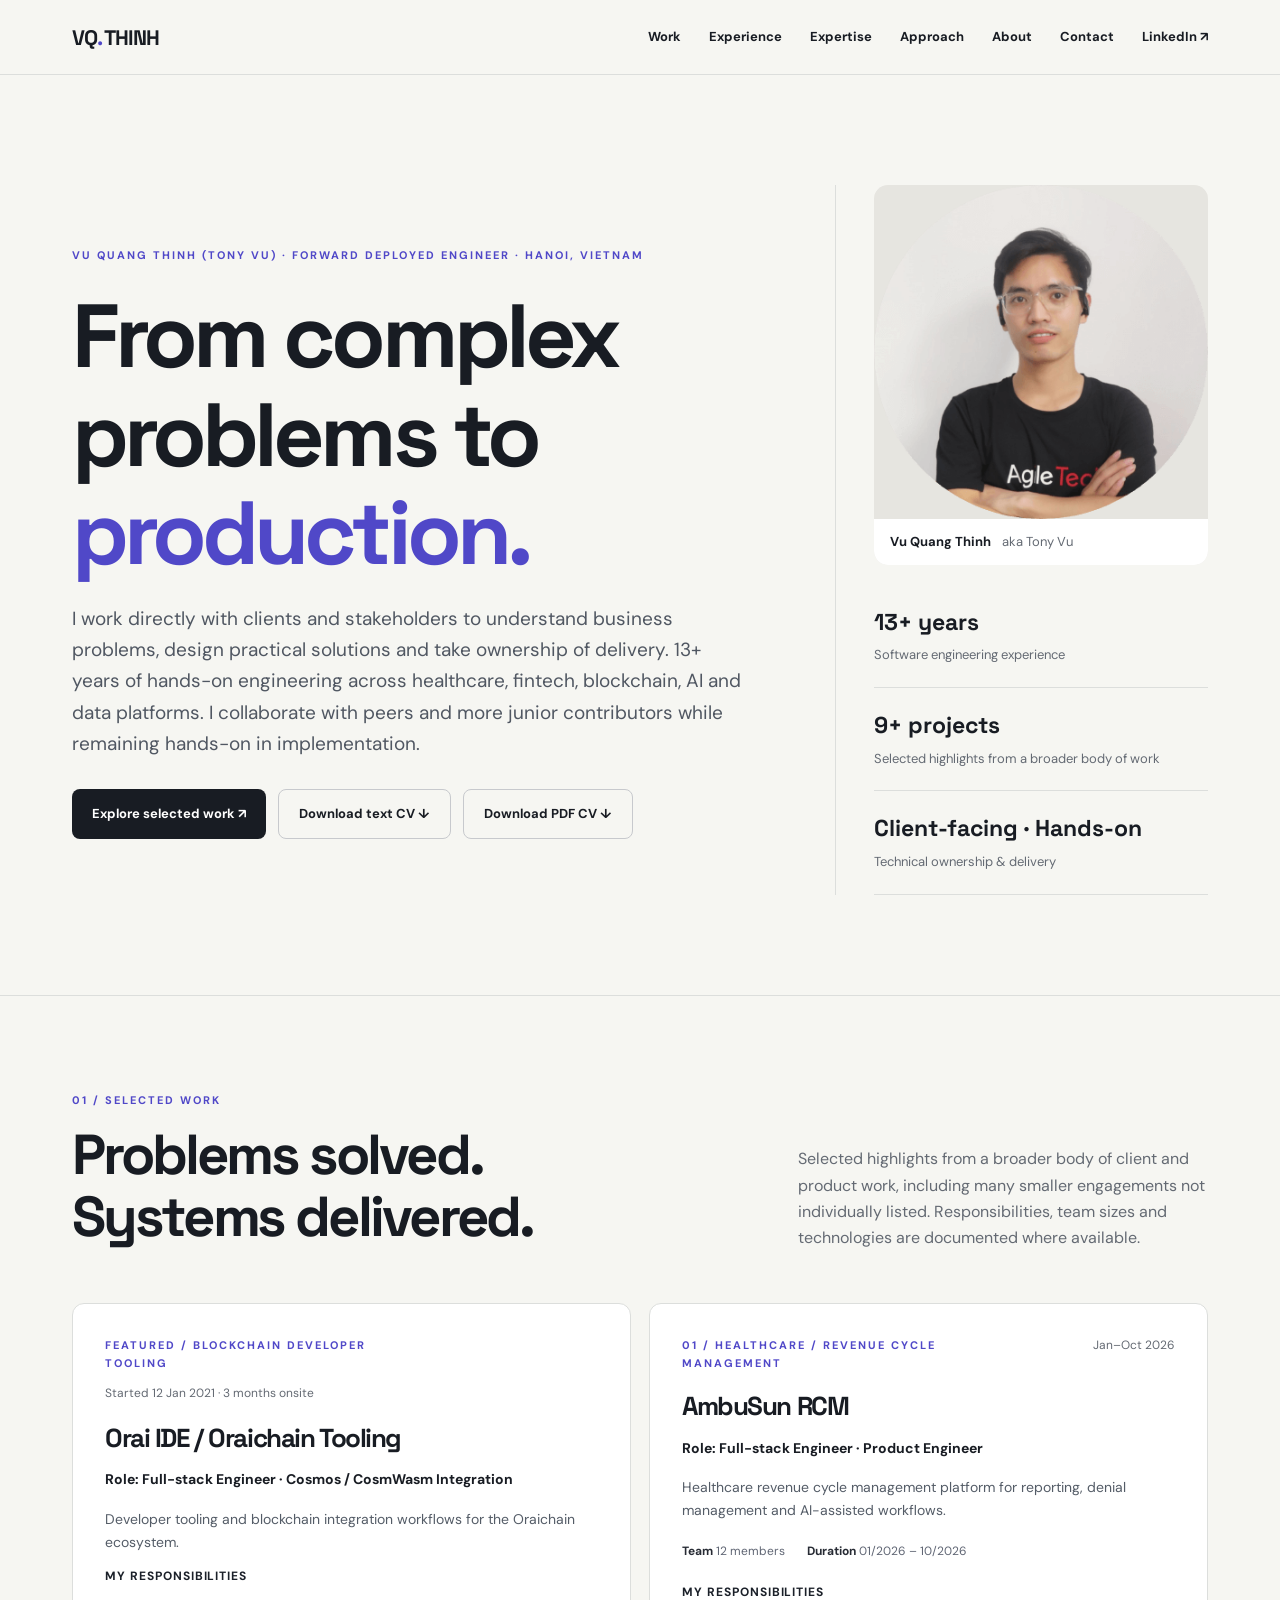
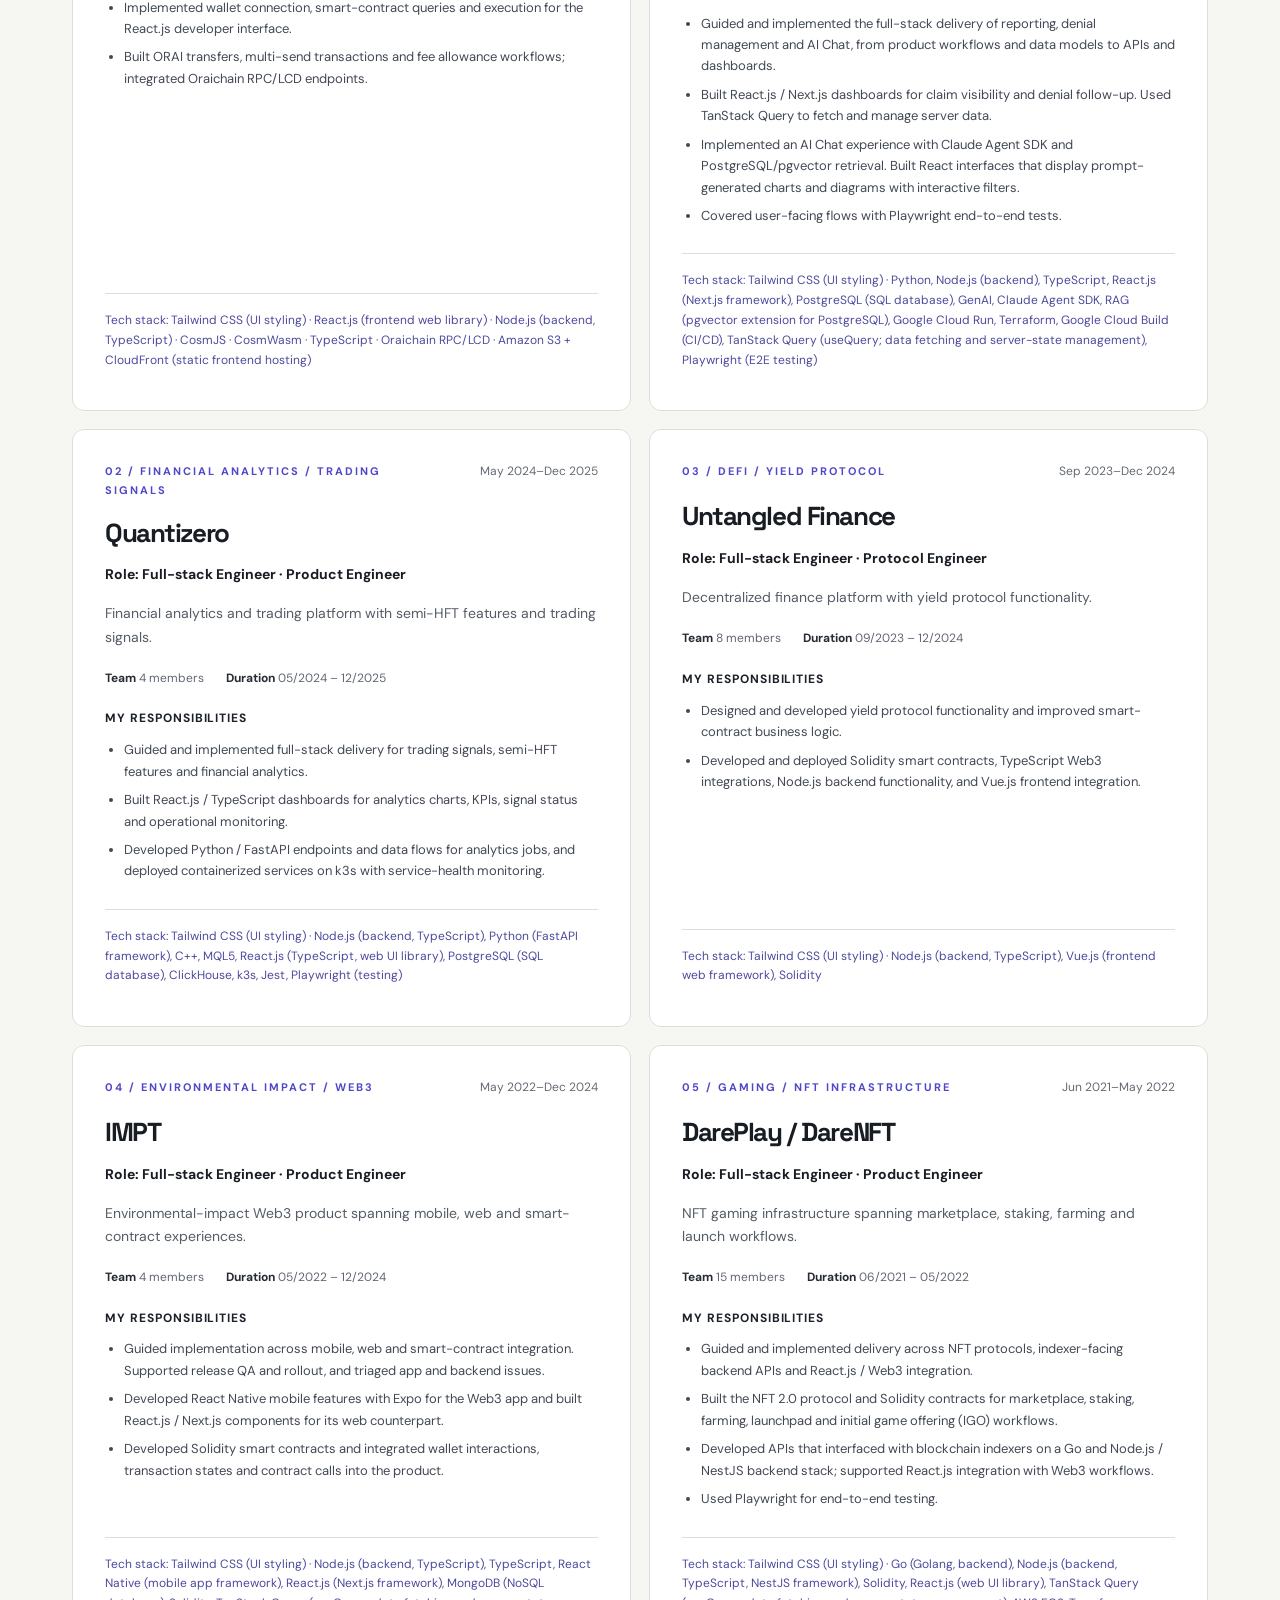
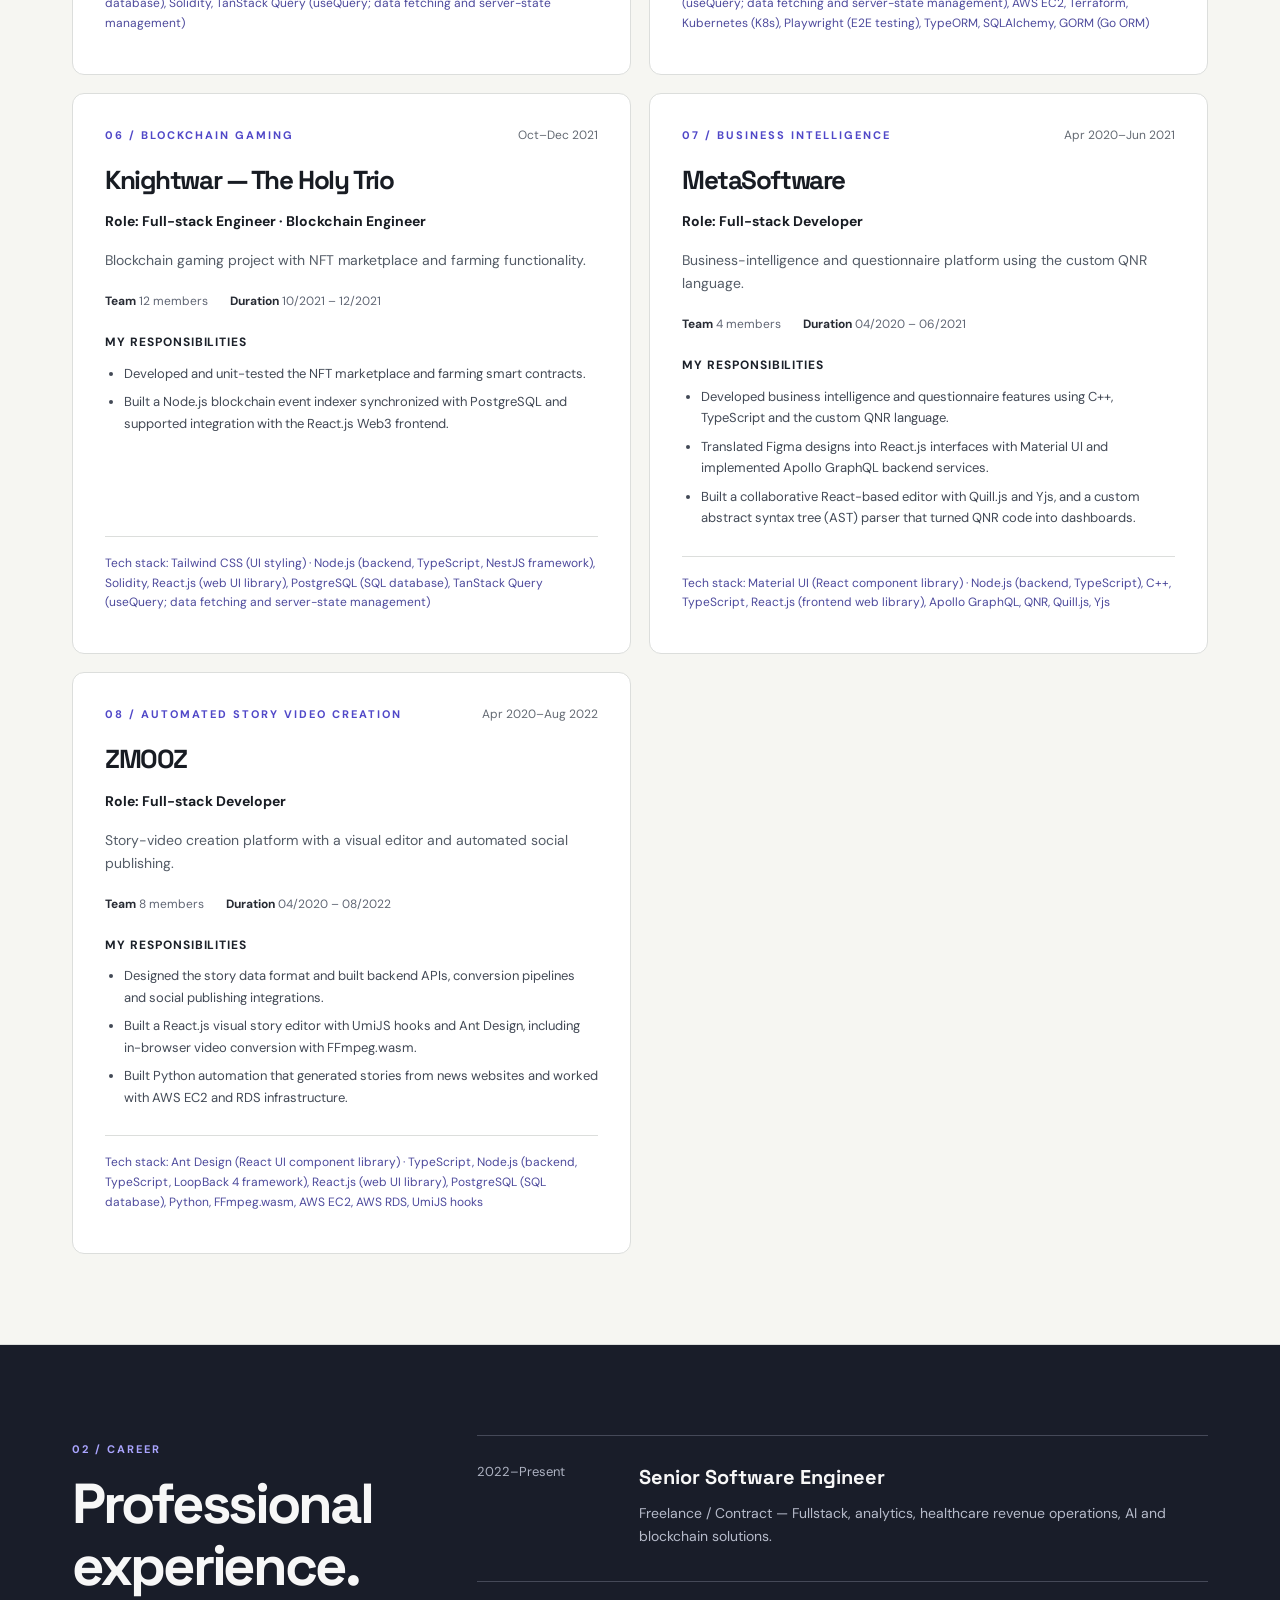
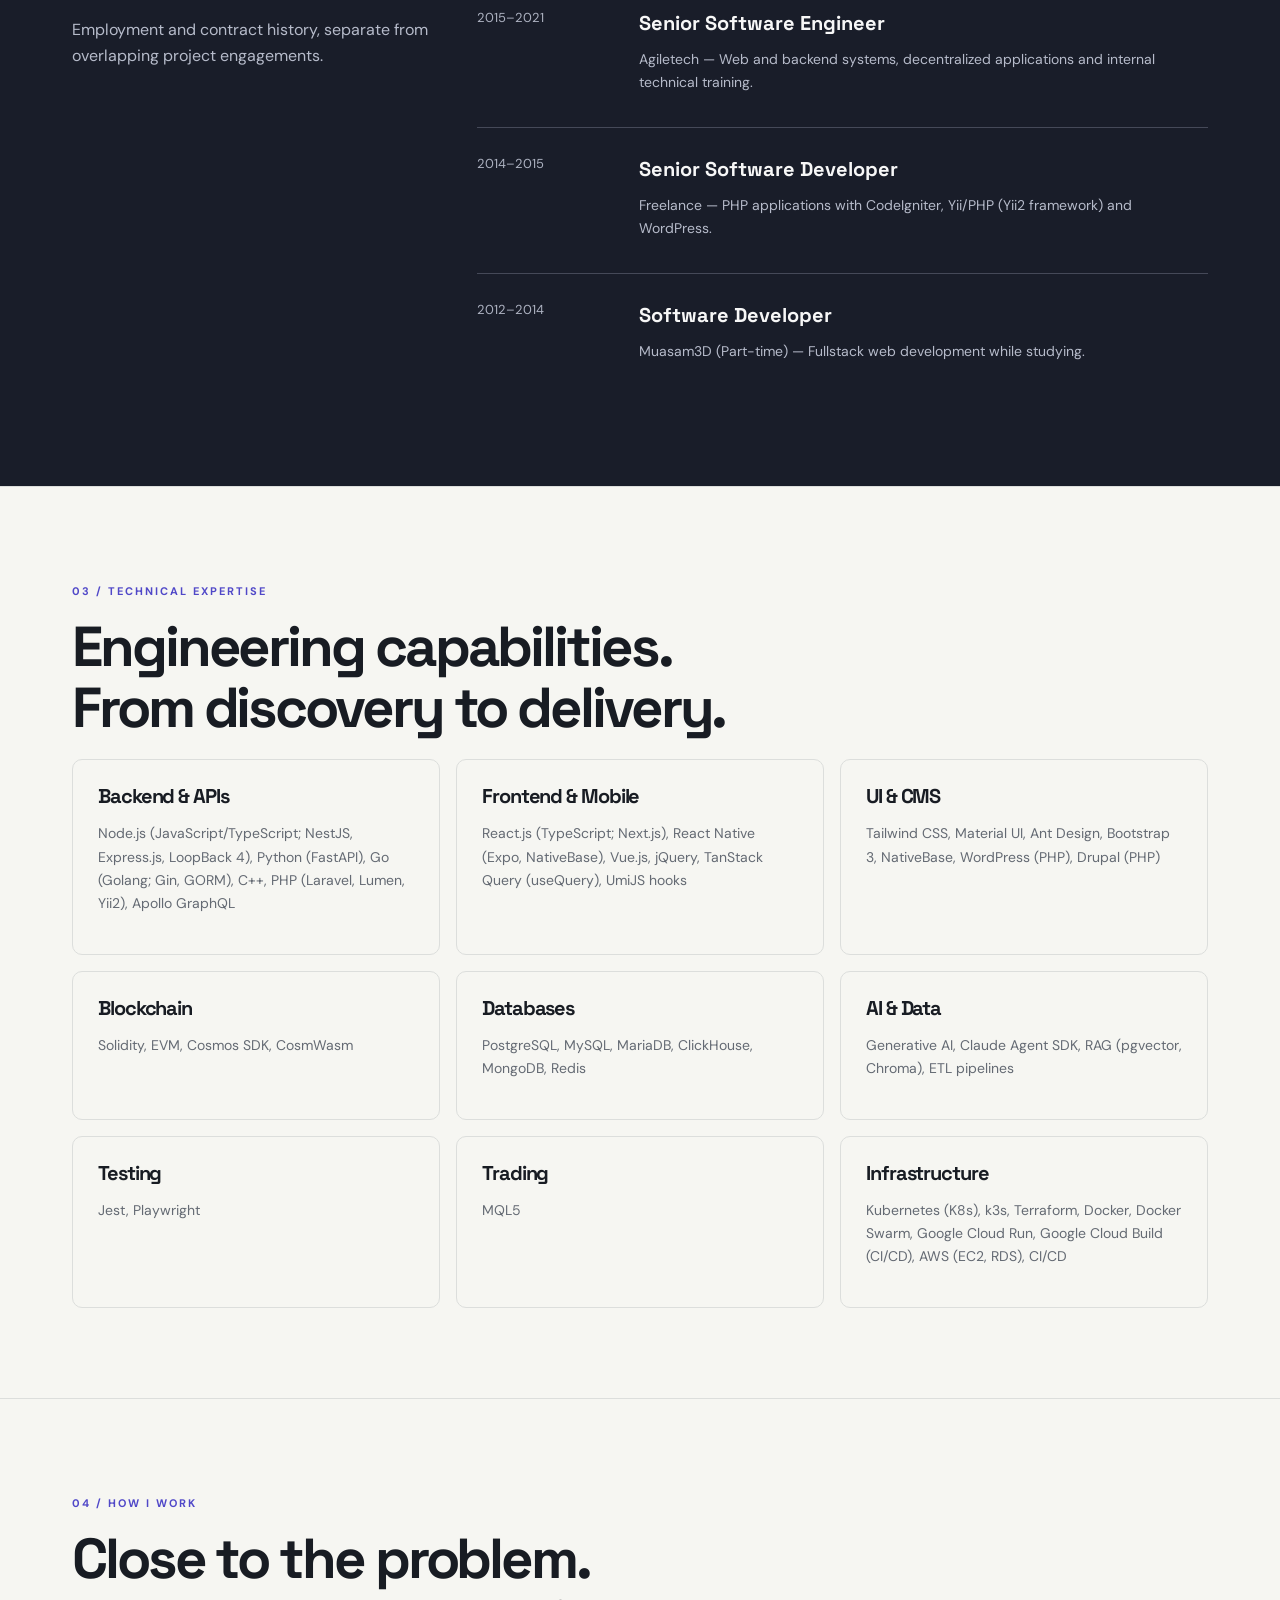
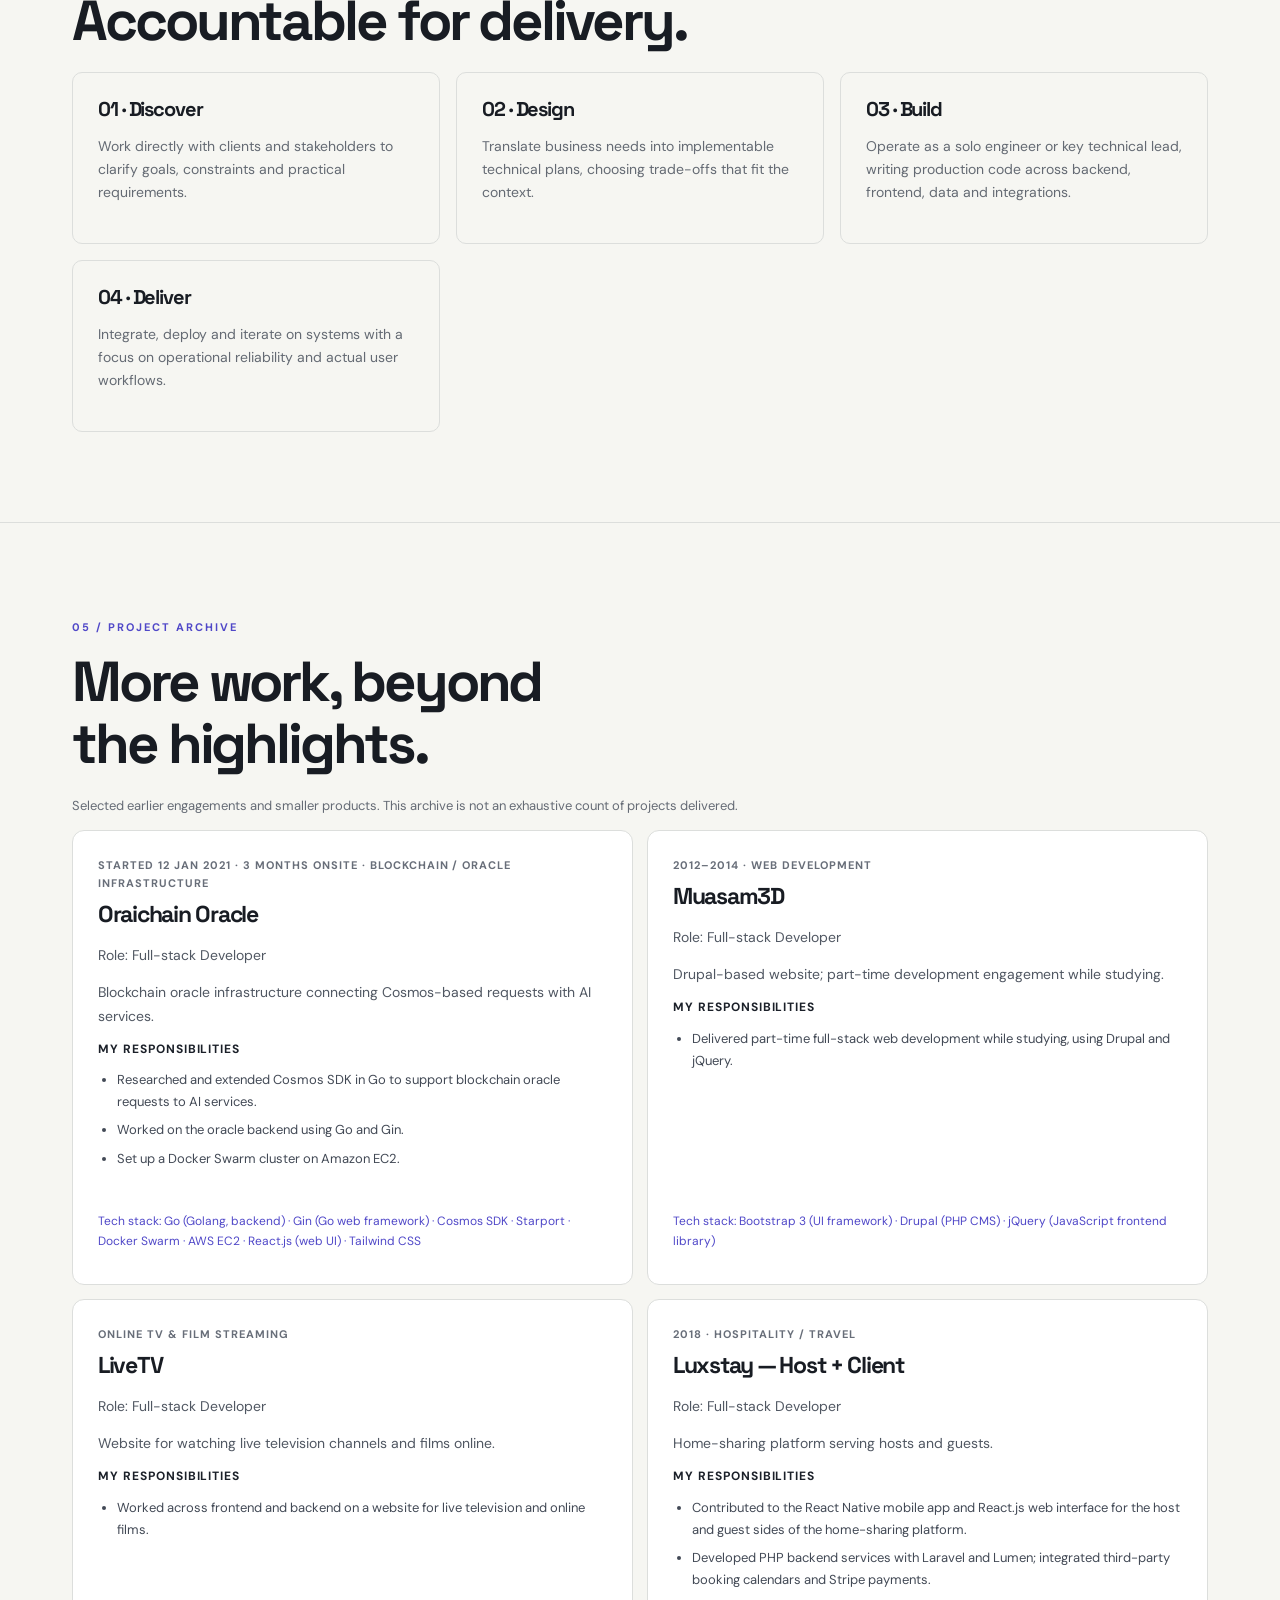
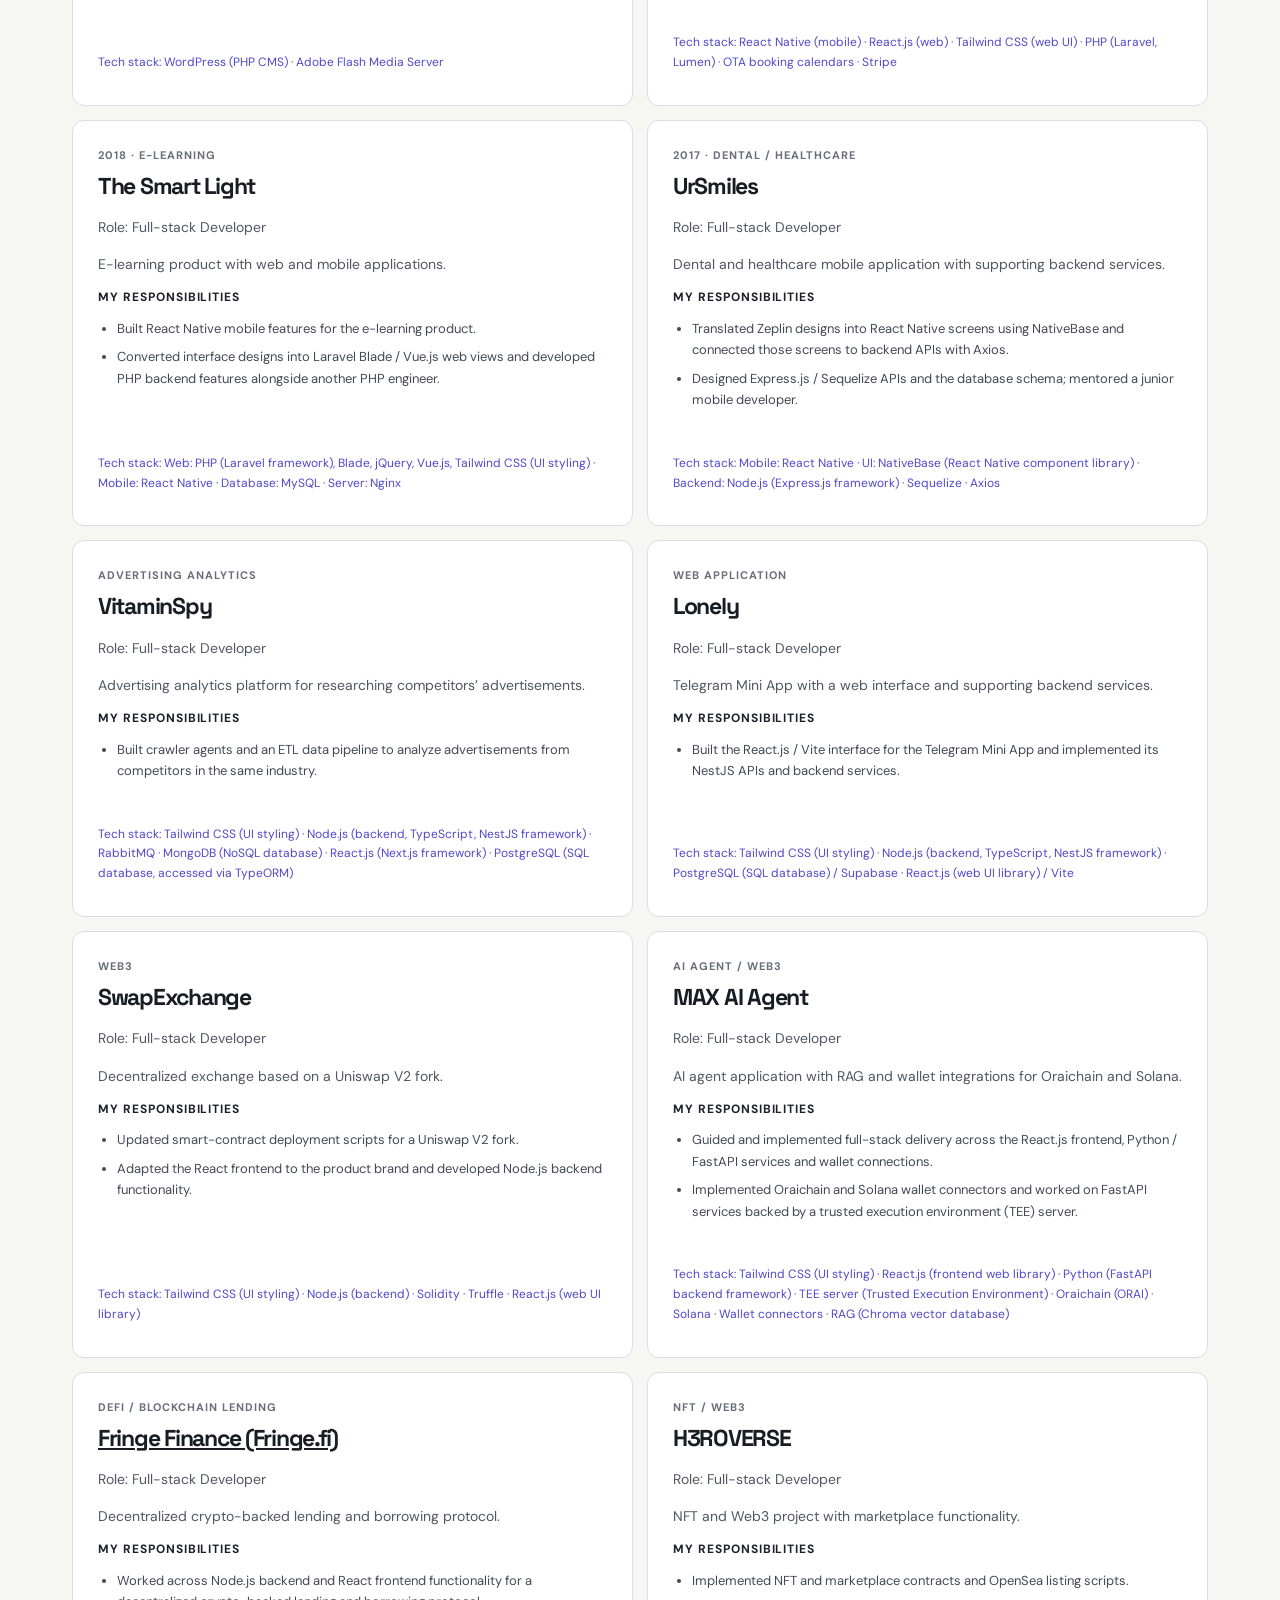
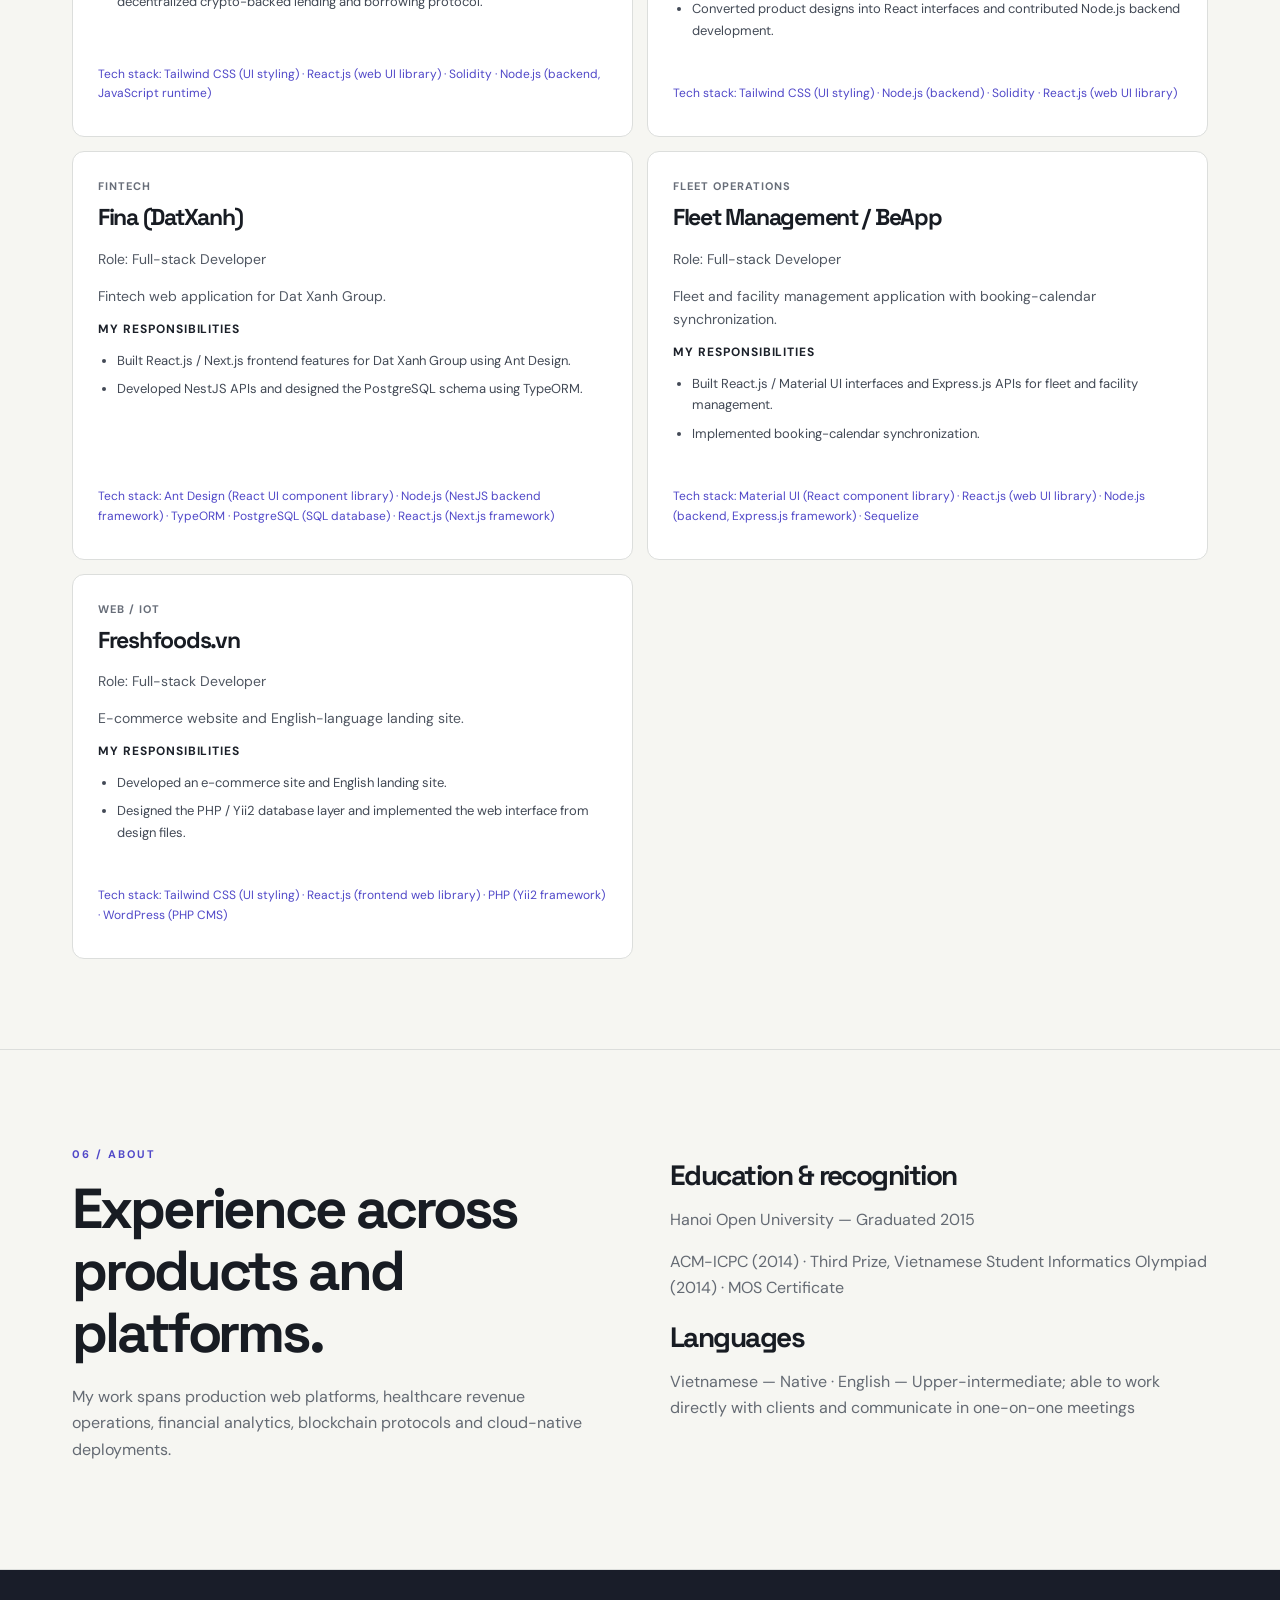
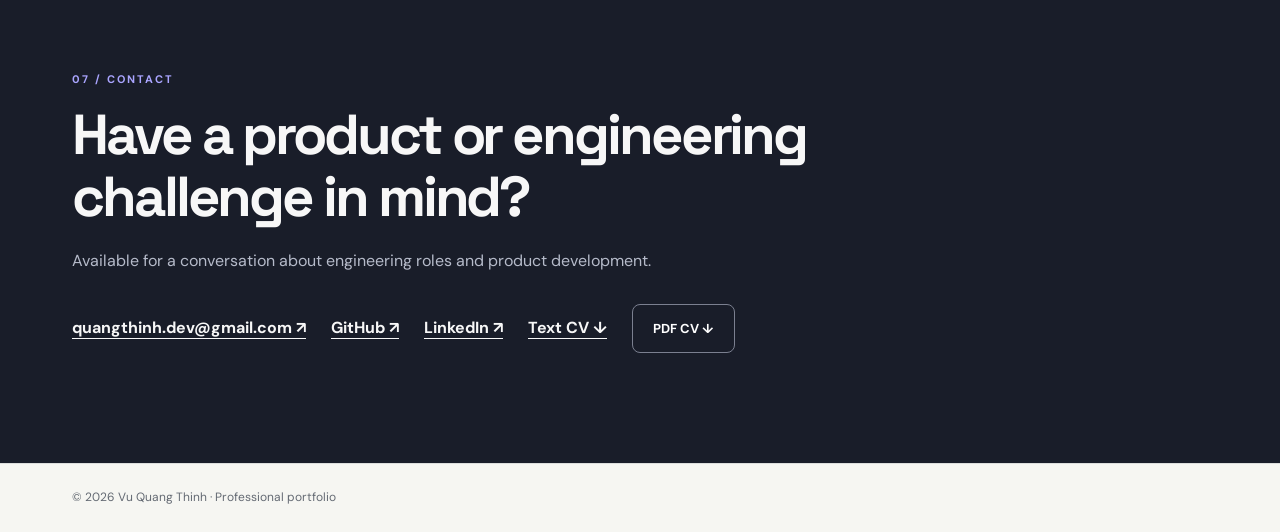
==== commit e983f00e: "Keep React Native responsibilities within individual projects" ====
--- a/index.html
+++ b/index.html
@@ -1,10 +1,10 @@
 <!doctype html><html lang="en"><head><meta charset="utf-8"><meta name="viewport" content="width=device-width,initial-scale=1"><meta name="theme-color" content="#f6f6f2"><meta name="description" content="Vu Quang Thinh — Forward Deployed Engineer and Product Engineer. 13+ years bridging client needs and production engineering across AI, fintech, healthcare and blockchain."><link rel="canonical" href="https://vuquangthinh.github.io/"><link rel="icon" href="/favicon.ico"><meta property="og:type" content="website"><meta property="og:title" content="Vu Quang Thinh — Forward Deployed Engineer"><meta property="og:description" content="Client-facing engineering, solution architecture and production delivery."><title>Vu Quang Thinh — Forward Deployed Engineer</title><style>
 @import url('https://fonts.googleapis.com/css2?family=DM+Sans:wght@400;500;600;700&family=Space+Grotesk:wght@400;500;600;700&display=swap');
 :root{--bg:#f6f6f2;--ink:#181c23;--muted:#646a73;--line:#dcdedc;--accent:#5048c8;--dark:#191d29}*{box-sizing:border-box}html{scroll-behavior:smooth}body{margin:0;background:var(--bg);color:var(--ink);font-family:'DM Sans',sans-serif;line-height:1.65}a{color:inherit}a:focus-visible,button:focus-visible{outline:3px solid var(--accent);outline-offset:4px}.wrap{max-width:1200px;margin:auto;padding:0 32px}.nav{border-bottom:1px solid var(--line);background:rgba(246,246,242,.94);position:sticky;top:0;z-index:10;backdrop-filter:blur(14px)}.navin{height:74px;display:flex;align-items:center;justify-content:space-between;gap:20px}.brand{font:700 21px 'Space Grotesk',sans-serif;text-decoration:none;letter-spacing:-1px}.links{display:flex;gap:28px;align-items:center}.links a{text-decoration:none;font-size:13px;font-weight:700}.links a:hover,.textlink:hover{color:var(--accent)}.button{display:inline-flex;align-items:center;justify-content:center;padding:13px 20px;background:var(--ink);color:white;text-decoration:none;border-radius:8px;font-size:13px;font-weight:700;transition:transform .2s}.button:hover{transform:translateY(-2px)}.button.secondary{background:transparent;color:var(--ink);border:1px solid #c7c9cd}.hero{padding:110px 0 100px;display:grid;grid-template-columns:1.3fr .7fr;gap:70px;align-items:center}.eyebrow,.kicker,.index{font-size:11px;font-weight:700;text-transform:uppercase;letter-spacing:2px;color:var(--accent)}h1,h2,h3{font-family:'Space Grotesk',sans-serif;letter-spacing:-.055em;line-height:1.1}h1{font-size:clamp(54px,7vw,94px);margin:20px 0}h2{font-size:clamp(35px,4.4vw,57px);margin:12px 0 20px}h3{font-size:28px;margin:20px 0 8px}.lead{font-size:19px;color:#505762;max-width:670px}.actions{display:flex;gap:12px;flex-wrap:wrap;margin-top:30px}.hero-aside{border-left:1px solid var(--line);padding-left:38px}.hero-aside div{padding:19px 0;border-bottom:1px solid var(--line)}.hero-aside strong{display:block;font-size:23px;font-family:'Space Grotesk'}.hero-aside span{font-size:13px;color:var(--muted)}section{padding:90px 0;border-top:1px solid var(--line)}.sectionhead{display:flex;justify-content:space-between;align-items:end;gap:30px;margin-bottom:35px}.sectionhead p{max-width:410px;color:var(--muted)}.projects{display:grid;grid-template-columns:repeat(2,minmax(0,1fr));gap:18px}.project{padding:32px;background:#fff;border:1px solid var(--line);border-radius:12px;display:flex;flex-direction:column;min-height:300px;transition:border-color .2s,transform .2s}.project:hover{border-color:#9e9be5;transform:translateY(-3px)}.project-top{display:flex;justify-content:space-between;gap:12px;flex-wrap:wrap}.date{font-size:12px;color:var(--muted)}.project>p{font-size:14px;color:#545c67;margin:8px 0}.project .role{font-weight:700;color:var(--ink)}.project .stack{border-top:1px solid var(--line);padding-top:17px;margin-top:auto;font-size:12px;color:#4d4a9c}.dark{background:var(--dark);color:#f7f7f7}.dark .kicker{color:#aaa5ff}.dark .sectionhead p{color:#aeb4c2}.timeline{display:grid;grid-template-columns:1fr 2fr;gap:40px}.timeline-item{display:grid;grid-template-columns:140px 1fr;gap:22px;border-top:1px solid #454958;padding:25px 0}.timeline-item .period{color:#adb2c1;font-size:13px}.timeline-item strong{font-family:'Space Grotesk';font-size:20px}.timeline-item p{color:#b6bbca;font-size:14px;margin:8px 0}.expertise{display:grid;grid-template-columns:repeat(3,1fr);gap:16px}.expertise article{padding:25px;border:1px solid var(--line);border-radius:10px}.expertise h3{font-size:20px;margin:0 0 15px}.expertise p{font-size:14px;color:var(--muted)}.additional{columns:2;column-gap:50px}.additional p{margin:0;padding:12px 0;border-bottom:1px solid var(--line);break-inside:avoid;font-size:14px}.aboutgrid{display:grid;grid-template-columns:1fr 1fr;gap:60px}.aboutgrid p{color:var(--muted)}.contact{padding:95px 0 110px}.contact h2{max-width:800px}.contactlinks{display:flex;gap:25px;flex-wrap:wrap;margin-top:30px}.contactlinks a{font-weight:700;text-underline-offset:5px}.footer{padding:24px 0;border-top:1px solid var(--line);font-size:12px;color:var(--muted)}@media(max-width:850px){.hero{grid-template-columns:1fr;gap:35px;padding:75px 0}.hero-aside{display:grid;grid-template-columns:repeat(3,1fr);gap:16px;border-left:0;padding-left:0}.hero-aside div{border-top:1px solid var(--line)}.links{gap:13px}.timeline{grid-template-columns:1fr}.expertise{grid-template-columns:repeat(2,1fr)}}@media(max-width:600px){.wrap{padding:0 20px}.navin{height:auto;min-height:70px;flex-wrap:wrap;padding-top:14px;padding-bottom:14px}.links{width:100%;justify-content:space-between}.links a{font-size:12px}.links a:last-child{display:none}.hero{padding:60px 0}.hero-aside{grid-template-columns:1fr}.hero-aside div{padding:10px 0}.projects,.expertise,.aboutgrid{grid-template-columns:1fr}.additional{columns:1}.timeline-item{grid-template-columns:1fr;gap:5px}.sectionhead{display:block}section{padding:65px 0}.project{min-height:0}}@media(prefers-reduced-motion:reduce){html{scroll-behavior:auto}*,*:before,*:after{transition:none!important;animation:none!important}}
-.cv-meta{display:flex;flex-wrap:wrap;gap:8px 22px;font-size:12px;color:#606674;margin:12px 0 16px}.cv-meta b{color:#272b34}.contributions{font-size:13px;line-height:1.65;color:#424955;margin:5px 0 20px}.contributions strong{display:block;color:#1b2029;font-size:12px;text-transform:uppercase;letter-spacing:.08em}.contributions ul{margin:10px 0 0;padding-left:19px}.contributions li{margin:0 0 7px}.project{min-height:0}.project h3{font-size:26px}.cv-note{font-size:13px;color:#656b75;max-width:700px}.project .stack{margin-top:auto}.cv-details{padding:28px;background:#fff;border:1px solid var(--line);border-radius:12px}.cv-details h3{margin:0 0 14px;font-size:22px}.cv-details p{margin:9px 0;color:#565d69}.project-top .index{max-width:65%}@media(min-width:900px){.projects .project:first-child,.projects .project:nth-child(2){grid-column:span 1}}.button{border:0;cursor:pointer;font-family:inherit}.button.secondary{border:1px solid #c7c9cd}.contact .button.secondary{color:#fff;border-color:#7b8090}.contactlinks{align-items:center}@media(max-width:600px){.links{flex-wrap:wrap;justify-content:flex-start;gap:12px 18px}.links a:last-child{display:inline}} .hero-portrait{margin:0 0 20px;position:relative;overflow:hidden;border-radius:14px;background:#e6e5e0}.hero-portrait img{width:100%;height:auto;aspect-ratio:1/1;object-fit:cover;object-position:center 30%;display:block}.hero-portrait figcaption{padding:12px 16px;font-size:13px;font-weight:700;background:#fff}.hero-portrait figcaption span{color:var(--muted);font-weight:400;margin-left:8px}@media(max-width:850px){.hero-portrait{grid-column:1/-1;max-width:360px}}.archive-grid{display:grid;grid-template-columns:repeat(2,minmax(0,1fr));gap:14px}.archive-card{background:#fff;border:1px solid var(--line);border-radius:12px;padding:25px;display:flex;flex-direction:column}.archive-card h3{font-size:23px;margin:10px 0}.archive-card>p{font-size:14px;color:#505762;margin:7px 0}.archive-card .stack{margin-top:auto;padding-top:16px;font-size:12px;color:#5048c8}.archive-meta{font-size:11px;letter-spacing:.09em;text-transform:uppercase;color:#686e79;font-weight:700}@media(max-width:650px){.archive-grid{grid-template-columns:1fr}}.mobile-projects{grid-template-columns:repeat(2,minmax(0,1fr))}.mobile-projects p{margin-bottom:0}#mobile{scroll-margin-top:76px}@media(max-width:640px){.mobile-projects{grid-template-columns:1fr}}</style></head><body>
+.cv-meta{display:flex;flex-wrap:wrap;gap:8px 22px;font-size:12px;color:#606674;margin:12px 0 16px}.cv-meta b{color:#272b34}.contributions{font-size:13px;line-height:1.65;color:#424955;margin:5px 0 20px}.contributions strong{display:block;color:#1b2029;font-size:12px;text-transform:uppercase;letter-spacing:.08em}.contributions ul{margin:10px 0 0;padding-left:19px}.contributions li{margin:0 0 7px}.project{min-height:0}.project h3{font-size:26px}.cv-note{font-size:13px;color:#656b75;max-width:700px}.project .stack{margin-top:auto}.cv-details{padding:28px;background:#fff;border:1px solid var(--line);border-radius:12px}.cv-details h3{margin:0 0 14px;font-size:22px}.cv-details p{margin:9px 0;color:#565d69}.project-top .index{max-width:65%}@media(min-width:900px){.projects .project:first-child,.projects .project:nth-child(2){grid-column:span 1}}.button{border:0;cursor:pointer;font-family:inherit}.button.secondary{border:1px solid #c7c9cd}.contact .button.secondary{color:#fff;border-color:#7b8090}.contactlinks{align-items:center}@media(max-width:600px){.links{flex-wrap:wrap;justify-content:flex-start;gap:12px 18px}.links a:last-child{display:inline}} .hero-portrait{margin:0 0 20px;position:relative;overflow:hidden;border-radius:14px;background:#e6e5e0}.hero-portrait img{width:100%;height:auto;aspect-ratio:1/1;object-fit:cover;object-position:center 30%;display:block}.hero-portrait figcaption{padding:12px 16px;font-size:13px;font-weight:700;background:#fff}.hero-portrait figcaption span{color:var(--muted);font-weight:400;margin-left:8px}@media(max-width:850px){.hero-portrait{grid-column:1/-1;max-width:360px}}.archive-grid{display:grid;grid-template-columns:repeat(2,minmax(0,1fr));gap:14px}.archive-card{background:#fff;border:1px solid var(--line);border-radius:12px;padding:25px;display:flex;flex-direction:column}.archive-card h3{font-size:23px;margin:10px 0}.archive-card>p{font-size:14px;color:#505762;margin:7px 0}.archive-card .stack{margin-top:auto;padding-top:16px;font-size:12px;color:#5048c8}.archive-meta{font-size:11px;letter-spacing:.09em;text-transform:uppercase;color:#686e79;font-weight:700}@media(max-width:650px){.archive-grid{grid-template-columns:1fr}}</style></head><body>
 <header class="nav"><div class="wrap navin"><a class="brand" href="#top">VQ<span style="color:var(--accent)">.</span> THINH</a><nav class="links" aria-label="Primary"><a href="#work">Work</a><a href="#experience">Experience</a><a href="#expertise">Expertise</a><a href="#approach">Approach</a><a href="#about">About</a><a href="#contact">Contact</a><a href="https://www.linkedin.com/in/vuquangthinh" target="_blank" rel="noopener noreferrer" aria-label="LinkedIn profile">LinkedIn ↗</a></nav></div></header>
-<main id="top"><div class="wrap"><div class="hero"><div><span class="eyebrow">Vu Quang Thinh (Tony Vu) · Forward Deployed Engineer · Hanoi, Vietnam</span><h1>From complex<br>problems to<br><span style="color:var(--accent)">production.</span></h1><p class="lead">I work directly with clients and stakeholders to understand business problems, design practical solutions and take ownership of delivery. 13+ years of hands-on engineering, including <strong>React Native mobile apps</strong>, React.js web platforms and Go backends. I stay hands-on from implementation through release.</p><div class="actions"><a class="button" href="#work">Explore selected work ↗</a><a class="button secondary" href="#mobile">React Native work ↓</a><a class="button secondary" href="/resume.txt?v=981a273b" download="Vu_Quang_Thinh_Resume.txt">Download text CV ↓</a><a class="button secondary" href="/assets/Tony_CV.pdf?v=981a273b" download="Vu_Quang_Thinh_CV.pdf">Download PDF CV ↓</a></div></div><aside class="hero-aside" aria-label="Profile highlights"><figure class="hero-portrait"><img src="/assets/images/resume-profile.png" alt="Portrait of Vu Quang Thinh (Tony Vu)" width="480" height="480" loading="eager" decoding="async" onerror="this.closest('figure').style.display='none'"><figcaption>Vu Quang Thinh <span>aka Tony Vu</span></figcaption></figure><div><strong>13+ years</strong><span>Software engineering experience</span></div><div><strong>9+ projects</strong><span>Selected highlights from a broader body of work</span></div><div><strong>Client-facing · Hands-on</strong><span>Technical ownership & delivery</span></div></aside></div></div>
-<section id="mobile"><div class="wrap"><div class="sectionhead"><div><span class="kicker">Mobile development</span><h2>React Native experience</h2></div><p>Hands-on React Native mobile development, from implementing screens and integrating APIs to release QA and rollout.</p></div><div class="expertise mobile-projects"><article><h3>IMPT</h3><p>Built React Native features with Expo for a Web3 app and helped test and roll out releases across mobile and web.</p></article><article><h3>Luxstay</h3><p>Contributed to the React Native app for hosts and guests, alongside React.js on web and Laravel/Lumen on the backend.</p></article><article><h3>UrSmiles</h3><p>Built React Native screens from Zeplin with NativeBase, wired them to Express.js APIs using Axios, and mentored a junior mobile developer.</p></article><article><h3>The Smart Light</h3><p>Built React Native features for the e-learning app, alongside the Laravel Blade / Vue.js web interface.</p></article></div></div></section><section id="work"><div class="wrap"><div class="sectionhead"><div><span class="kicker">01 / Selected work</span><h2>Problems solved.<br>Systems delivered.</h2></div><p>Selected highlights from a broader body of client and product work, including many smaller engagements not individually listed. Responsibilities, team sizes and technologies are documented where available.</p></div><div class="projects"><article class="project" id="project-orai-ide"><div class="project-top"><span class="index">Featured / Blockchain Developer Tooling</span><span class="date">Started 12 Jan 2021 · 3 months onsite</span></div><h3>Orai IDE / Oraichain Tooling</h3><p class="role">Role: Full-stack Engineer · Cosmos / CosmWasm Integration</p><p>Developer tooling and blockchain integration workflows for the Oraichain ecosystem.</p><div class="contributions"><strong>My responsibilities</strong><ul><li>Implemented wallet connection, smart-contract queries and execution for the React.js developer interface.</li><li>Built ORAI transfers, multi-send transactions and fee allowance workflows; integrated Oraichain RPC/LCD endpoints.</li></ul></div><p class="stack">Tech stack: Tailwind CSS (UI styling) · React.js (frontend web library) · Node.js (backend, TypeScript) · CosmJS · CosmWasm · TypeScript · Oraichain RPC/LCD · Amazon S3 + CloudFront (static frontend hosting)</p></article><article class="project" id="project-1"><div class="project-top"><span class="index">01 / Healthcare / Revenue Cycle Management</span><span class="date">Jan–Oct 2026</span></div><h3>AmbuSun RCM</h3><p class="role">Role: Full-stack Engineer · Product Engineer</p><p>Healthcare revenue cycle management platform for reporting, denial management and AI-assisted workflows.</p><div class="cv-meta"><span><b>Team</b> 12 members</span><span><b>Duration</b> 01/2026 – 10/2026</span></div><div class="contributions"><strong>My responsibilities</strong><ul><li>Guided and implemented the full-stack delivery of reporting, denial management and AI Chat, from product workflows and data models to APIs and dashboards.</li><li>Built React.js / Next.js dashboards for claim visibility and denial follow-up. Used TanStack Query to fetch and manage server data.</li><li>Implemented an AI Chat experience with Claude Agent SDK and PostgreSQL/pgvector retrieval. Built React interfaces that display prompt-generated charts and diagrams with interactive filters.</li><li>Covered user-facing flows with Playwright end-to-end tests.</li></ul></div><p class="stack">Tech stack: Tailwind CSS (UI styling) · Python, Node.js (backend), TypeScript, React.js (Next.js framework), PostgreSQL (SQL database), GenAI, Claude Agent SDK, RAG (pgvector extension for PostgreSQL), Google Cloud Run, Terraform, Google Cloud Build (CI/CD), TanStack Query (useQuery; data fetching and server-state management), Playwright (E2E testing)</p></article><article class="project" id="project-2"><div class="project-top"><span class="index">02 / Financial Analytics / Trading Signals</span><span class="date">May 2024–Dec 2025</span></div><h3>Quantizero</h3><p class="role">Role: Full-stack Engineer · Product Engineer</p><p>Financial analytics and trading platform with semi-HFT features and trading signals.</p><div class="cv-meta"><span><b>Team</b> 4 members</span><span><b>Duration</b> 05/2024 – 12/2025</span></div><div class="contributions"><strong>My responsibilities</strong><ul><li>Guided and implemented full-stack delivery for trading signals, semi-HFT features and financial analytics.</li><li>Built React.js / TypeScript dashboards for analytics charts, KPIs, signal status and operational monitoring.</li><li>Developed Python / FastAPI endpoints and data flows for analytics jobs, and deployed containerized services on k3s with service-health monitoring.</li></ul></div><p class="stack">Tech stack: Tailwind CSS (UI styling) · Node.js (backend, TypeScript), Python (FastAPI framework), C++, MQL5, React.js (TypeScript, web UI library), PostgreSQL (SQL database), ClickHouse, k3s, Jest, Playwright (testing)</p></article><article class="project" id="project-3"><div class="project-top"><span class="index">03 / DeFi / Yield Protocol</span><span class="date">Sep 2023–Dec 2024</span></div><h3>Untangled Finance</h3><p class="role">Role: Full-stack Engineer · Protocol Engineer</p><p>Decentralized finance platform with yield protocol functionality.</p><div class="cv-meta"><span><b>Team</b> 8 members</span><span><b>Duration</b> 09/2023 – 12/2024</span></div><div class="contributions"><strong>My responsibilities</strong><ul><li>Designed and developed yield protocol functionality and improved smart-contract business logic.</li><li>Developed and deployed Solidity smart contracts, TypeScript Web3 integrations, Node.js backend functionality, and Vue.js frontend integration.</li></ul></div><p class="stack">Tech stack: Tailwind CSS (UI styling) · Node.js (backend, TypeScript), Vue.js (frontend web framework), Solidity</p></article><article class="project" id="project-4"><div class="project-top"><span class="index">04 / Environmental Impact / Web3</span><span class="date">May 2022–Dec 2024</span></div><h3>IMPT</h3><p class="role">Role: Full-stack Engineer · Product Engineer</p><p>Environmental-impact Web3 product spanning mobile, web and smart-contract experiences.</p><div class="cv-meta"><span><b>Team</b> 4 members</span><span><b>Duration</b> 05/2022 – 12/2024</span></div><div class="contributions"><strong>My responsibilities</strong><ul><li>Guided full-stack implementation across mobile, web and smart-contract integration; supported QA, release rollout and application/backend issue triage.</li><li>Built mobile features in React Native with Expo and web components with React.js / Next.js.</li><li>Developed Solidity smart contracts and integrated wallet interactions, transaction states and contract calls into the product.</li></ul></div><p class="stack">Tech stack: Tailwind CSS (UI styling) · Node.js (backend, TypeScript), TypeScript, React Native (mobile app framework), React.js (Next.js framework), MongoDB (NoSQL database), Solidity, TanStack Query (useQuery; data fetching and server-state management)</p></article><article class="project" id="project-5"><div class="project-top"><span class="index">05 / Gaming / NFT Infrastructure</span><span class="date">Jun 2021–May 2022</span></div><h3>DarePlay / DareNFT</h3><p class="role">Role: Full-stack Engineer · Product Engineer</p><p>NFT gaming infrastructure spanning marketplace, staking, farming and launch workflows.</p><div class="cv-meta"><span><b>Team</b> 15 members</span><span><b>Duration</b> 06/2021 – 05/2022</span></div><div class="contributions"><strong>My responsibilities</strong><ul><li>Guided and implemented delivery across NFT protocols, indexer-facing backend APIs and React.js / Web3 integration.</li><li>Built the NFT 2.0 protocol and Solidity contracts for marketplace, staking, farming, launchpad and initial game offering (IGO) workflows.</li><li>Developed APIs that interfaced with blockchain indexers on a Go and Node.js / NestJS backend stack; supported React.js integration with Web3 workflows.</li><li>Used Playwright for end-to-end testing.</li></ul></div><p class="stack">Tech stack: Tailwind CSS (UI styling) · Go (Golang, backend), Node.js (backend, TypeScript, NestJS framework), Solidity, React.js (web UI library), TanStack Query (useQuery; data fetching and server-state management), AWS EC2, Terraform, Kubernetes (K8s), Playwright (E2E testing), TypeORM, SQLAlchemy, GORM (Go ORM)</p></article><article class="project" id="project-6"><div class="project-top"><span class="index">06 / Blockchain Gaming</span><span class="date">Oct–Dec 2021</span></div><h3>Knightwar — The Holy Trio</h3><p class="role">Role: Full-stack Engineer · Blockchain Engineer</p><p>Blockchain gaming project with NFT marketplace and farming functionality.</p><div class="cv-meta"><span><b>Team</b> 12 members</span><span><b>Duration</b> 10/2021 – 12/2021</span></div><div class="contributions"><strong>My responsibilities</strong><ul><li>Developed and unit-tested the NFT marketplace and farming smart contracts.</li><li>Built a Node.js blockchain event indexer synchronized with PostgreSQL and supported integration with the React.js Web3 frontend.</li></ul></div><p class="stack">Tech stack: Tailwind CSS (UI styling) · Node.js (backend, TypeScript, NestJS framework), Solidity, React.js (web UI library), PostgreSQL (SQL database), TanStack Query (useQuery; data fetching and server-state management)</p></article><article class="project" id="project-7"><div class="project-top"><span class="index">07 / Business Intelligence</span><span class="date">Apr 2020–Jun 2021</span></div><h3>MetaSoftware</h3><p class="role">Role: Full-stack Developer</p><p>Business-intelligence and questionnaire platform using the custom QNR language.</p><div class="cv-meta"><span><b>Team</b> 4 members</span><span><b>Duration</b> 04/2020 – 06/2021</span></div><div class="contributions"><strong>My responsibilities</strong><ul><li>Developed business intelligence and questionnaire features using C++, TypeScript and the custom QNR language.</li><li>Translated Figma designs into React.js interfaces with Material UI and implemented Apollo GraphQL backend services.</li><li>Built a collaborative React-based editor with Quill.js and Yjs, and a custom abstract syntax tree (AST) parser that turned QNR code into dashboards.</li></ul></div><p class="stack">Tech stack: Material UI (React component library) · Node.js (backend, TypeScript), C++, TypeScript, React.js (frontend web library), Apollo GraphQL, QNR, Quill.js, Yjs</p></article><article class="project" id="project-8"><div class="project-top"><span class="index">08 / Automated Story Video Creation</span><span class="date">Apr 2020–Aug 2022</span></div><h3>ZMOOZ</h3><p class="role">Role: Full-stack Developer</p><p>Story-video creation platform with a visual editor and automated social publishing.</p><div class="cv-meta"><span><b>Team</b> 8 members</span><span><b>Duration</b> 04/2020 – 08/2022</span></div><div class="contributions"><strong>My responsibilities</strong><ul><li>Designed the story data format and built backend APIs, conversion pipelines and social publishing integrations.</li><li>Built a React.js visual story editor with UmiJS hooks and Ant Design, including in-browser video conversion with FFmpeg.wasm.</li><li>Built Python automation that generated stories from news websites and worked with AWS EC2 and RDS infrastructure.</li></ul></div><p class="stack">Tech stack: Ant Design (React UI component library) · TypeScript, Node.js (backend, TypeScript, LoopBack 4 framework), React.js (web UI library), PostgreSQL (SQL database), Python, FFmpeg.wasm, AWS EC2, AWS RDS, UmiJS hooks</p></article></div></div></section>
+<main id="top"><div class="wrap"><div class="hero"><div><span class="eyebrow">Vu Quang Thinh (Tony Vu) · Forward Deployed Engineer · Hanoi, Vietnam</span><h1>From complex<br>problems to<br><span style="color:var(--accent)">production.</span></h1><p class="lead">I work directly with clients and stakeholders to understand business problems, design practical solutions and take ownership of delivery. 13+ years of hands-on engineering across healthcare, fintech, blockchain, AI and data platforms. I collaborate with peers and more junior contributors while remaining hands-on in implementation.</p><div class="actions"><a class="button" href="#work">Explore selected work ↗</a><a class="button secondary" href="/resume.txt?v=8f56be0a" download="Vu_Quang_Thinh_Resume.txt">Download text CV ↓</a><a class="button secondary" href="/assets/Tony_CV.pdf?v=8f56be0a" download="Vu_Quang_Thinh_CV.pdf">Download PDF CV ↓</a></div></div><aside class="hero-aside" aria-label="Profile highlights"><figure class="hero-portrait"><img src="/assets/images/resume-profile.png" alt="Portrait of Vu Quang Thinh (Tony Vu)" width="480" height="480" loading="eager" decoding="async" onerror="this.closest('figure').style.display='none'"><figcaption>Vu Quang Thinh <span>aka Tony Vu</span></figcaption></figure><div><strong>13+ years</strong><span>Software engineering experience</span></div><div><strong>9+ projects</strong><span>Selected highlights from a broader body of work</span></div><div><strong>Client-facing · Hands-on</strong><span>Technical ownership & delivery</span></div></aside></div></div>
+<section id="work"><div class="wrap"><div class="sectionhead"><div><span class="kicker">01 / Selected work</span><h2>Problems solved.<br>Systems delivered.</h2></div><p>Selected highlights from a broader body of client and product work, including many smaller engagements not individually listed. Responsibilities, team sizes and technologies are documented where available.</p></div><div class="projects"><article class="project" id="project-orai-ide"><div class="project-top"><span class="index">Featured / Blockchain Developer Tooling</span><span class="date">Started 12 Jan 2021 · 3 months onsite</span></div><h3>Orai IDE / Oraichain Tooling</h3><p class="role">Role: Full-stack Engineer · Cosmos / CosmWasm Integration</p><p>Developer tooling and blockchain integration workflows for the Oraichain ecosystem.</p><div class="contributions"><strong>My responsibilities</strong><ul><li>Implemented wallet connection, smart-contract queries and execution for the React.js developer interface.</li><li>Built ORAI transfers, multi-send transactions and fee allowance workflows; integrated Oraichain RPC/LCD endpoints.</li></ul></div><p class="stack">Tech stack: Tailwind CSS (UI styling) · React.js (frontend web library) · Node.js (backend, TypeScript) · CosmJS · CosmWasm · TypeScript · Oraichain RPC/LCD · Amazon S3 + CloudFront (static frontend hosting)</p></article><article class="project" id="project-1"><div class="project-top"><span class="index">01 / Healthcare / Revenue Cycle Management</span><span class="date">Jan–Oct 2026</span></div><h3>AmbuSun RCM</h3><p class="role">Role: Full-stack Engineer · Product Engineer</p><p>Healthcare revenue cycle management platform for reporting, denial management and AI-assisted workflows.</p><div class="cv-meta"><span><b>Team</b> 12 members</span><span><b>Duration</b> 01/2026 – 10/2026</span></div><div class="contributions"><strong>My responsibilities</strong><ul><li>Guided and implemented the full-stack delivery of reporting, denial management and AI Chat, from product workflows and data models to APIs and dashboards.</li><li>Built React.js / Next.js dashboards for claim visibility and denial follow-up. Used TanStack Query to fetch and manage server data.</li><li>Implemented an AI Chat experience with Claude Agent SDK and PostgreSQL/pgvector retrieval. Built React interfaces that display prompt-generated charts and diagrams with interactive filters.</li><li>Covered user-facing flows with Playwright end-to-end tests.</li></ul></div><p class="stack">Tech stack: Tailwind CSS (UI styling) · Python, Node.js (backend), TypeScript, React.js (Next.js framework), PostgreSQL (SQL database), GenAI, Claude Agent SDK, RAG (pgvector extension for PostgreSQL), Google Cloud Run, Terraform, Google Cloud Build (CI/CD), TanStack Query (useQuery; data fetching and server-state management), Playwright (E2E testing)</p></article><article class="project" id="project-2"><div class="project-top"><span class="index">02 / Financial Analytics / Trading Signals</span><span class="date">May 2024–Dec 2025</span></div><h3>Quantizero</h3><p class="role">Role: Full-stack Engineer · Product Engineer</p><p>Financial analytics and trading platform with semi-HFT features and trading signals.</p><div class="cv-meta"><span><b>Team</b> 4 members</span><span><b>Duration</b> 05/2024 – 12/2025</span></div><div class="contributions"><strong>My responsibilities</strong><ul><li>Guided and implemented full-stack delivery for trading signals, semi-HFT features and financial analytics.</li><li>Built React.js / TypeScript dashboards for analytics charts, KPIs, signal status and operational monitoring.</li><li>Developed Python / FastAPI endpoints and data flows for analytics jobs, and deployed containerized services on k3s with service-health monitoring.</li></ul></div><p class="stack">Tech stack: Tailwind CSS (UI styling) · Node.js (backend, TypeScript), Python (FastAPI framework), C++, MQL5, React.js (TypeScript, web UI library), PostgreSQL (SQL database), ClickHouse, k3s, Jest, Playwright (testing)</p></article><article class="project" id="project-3"><div class="project-top"><span class="index">03 / DeFi / Yield Protocol</span><span class="date">Sep 2023–Dec 2024</span></div><h3>Untangled Finance</h3><p class="role">Role: Full-stack Engineer · Protocol Engineer</p><p>Decentralized finance platform with yield protocol functionality.</p><div class="cv-meta"><span><b>Team</b> 8 members</span><span><b>Duration</b> 09/2023 – 12/2024</span></div><div class="contributions"><strong>My responsibilities</strong><ul><li>Designed and developed yield protocol functionality and improved smart-contract business logic.</li><li>Developed and deployed Solidity smart contracts, TypeScript Web3 integrations, Node.js backend functionality, and Vue.js frontend integration.</li></ul></div><p class="stack">Tech stack: Tailwind CSS (UI styling) · Node.js (backend, TypeScript), Vue.js (frontend web framework), Solidity</p></article><article class="project" id="project-4"><div class="project-top"><span class="index">04 / Environmental Impact / Web3</span><span class="date">May 2022–Dec 2024</span></div><h3>IMPT</h3><p class="role">Role: Full-stack Engineer · Product Engineer</p><p>Environmental-impact Web3 product spanning mobile, web and smart-contract experiences.</p><div class="cv-meta"><span><b>Team</b> 4 members</span><span><b>Duration</b> 05/2022 – 12/2024</span></div><div class="contributions"><strong>My responsibilities</strong><ul><li>Guided implementation across mobile, web and smart-contract integration. Supported release QA and rollout, and triaged app and backend issues.</li><li>Developed React Native mobile features with Expo for the Web3 app and built React.js / Next.js components for its web counterpart.</li><li>Developed Solidity smart contracts and integrated wallet interactions, transaction states and contract calls into the product.</li></ul></div><p class="stack">Tech stack: Tailwind CSS (UI styling) · Node.js (backend, TypeScript), TypeScript, React Native (mobile app framework), React.js (Next.js framework), MongoDB (NoSQL database), Solidity, TanStack Query (useQuery; data fetching and server-state management)</p></article><article class="project" id="project-5"><div class="project-top"><span class="index">05 / Gaming / NFT Infrastructure</span><span class="date">Jun 2021–May 2022</span></div><h3>DarePlay / DareNFT</h3><p class="role">Role: Full-stack Engineer · Product Engineer</p><p>NFT gaming infrastructure spanning marketplace, staking, farming and launch workflows.</p><div class="cv-meta"><span><b>Team</b> 15 members</span><span><b>Duration</b> 06/2021 – 05/2022</span></div><div class="contributions"><strong>My responsibilities</strong><ul><li>Guided and implemented delivery across NFT protocols, indexer-facing backend APIs and React.js / Web3 integration.</li><li>Built the NFT 2.0 protocol and Solidity contracts for marketplace, staking, farming, launchpad and initial game offering (IGO) workflows.</li><li>Developed APIs that interfaced with blockchain indexers on a Go and Node.js / NestJS backend stack; supported React.js integration with Web3 workflows.</li><li>Used Playwright for end-to-end testing.</li></ul></div><p class="stack">Tech stack: Tailwind CSS (UI styling) · Go (Golang, backend), Node.js (backend, TypeScript, NestJS framework), Solidity, React.js (web UI library), TanStack Query (useQuery; data fetching and server-state management), AWS EC2, Terraform, Kubernetes (K8s), Playwright (E2E testing), TypeORM, SQLAlchemy, GORM (Go ORM)</p></article><article class="project" id="project-6"><div class="project-top"><span class="index">06 / Blockchain Gaming</span><span class="date">Oct–Dec 2021</span></div><h3>Knightwar — The Holy Trio</h3><p class="role">Role: Full-stack Engineer · Blockchain Engineer</p><p>Blockchain gaming project with NFT marketplace and farming functionality.</p><div class="cv-meta"><span><b>Team</b> 12 members</span><span><b>Duration</b> 10/2021 – 12/2021</span></div><div class="contributions"><strong>My responsibilities</strong><ul><li>Developed and unit-tested the NFT marketplace and farming smart contracts.</li><li>Built a Node.js blockchain event indexer synchronized with PostgreSQL and supported integration with the React.js Web3 frontend.</li></ul></div><p class="stack">Tech stack: Tailwind CSS (UI styling) · Node.js (backend, TypeScript, NestJS framework), Solidity, React.js (web UI library), PostgreSQL (SQL database), TanStack Query (useQuery; data fetching and server-state management)</p></article><article class="project" id="project-7"><div class="project-top"><span class="index">07 / Business Intelligence</span><span class="date">Apr 2020–Jun 2021</span></div><h3>MetaSoftware</h3><p class="role">Role: Full-stack Developer</p><p>Business-intelligence and questionnaire platform using the custom QNR language.</p><div class="cv-meta"><span><b>Team</b> 4 members</span><span><b>Duration</b> 04/2020 – 06/2021</span></div><div class="contributions"><strong>My responsibilities</strong><ul><li>Developed business intelligence and questionnaire features using C++, TypeScript and the custom QNR language.</li><li>Translated Figma designs into React.js interfaces with Material UI and implemented Apollo GraphQL backend services.</li><li>Built a collaborative React-based editor with Quill.js and Yjs, and a custom abstract syntax tree (AST) parser that turned QNR code into dashboards.</li></ul></div><p class="stack">Tech stack: Material UI (React component library) · Node.js (backend, TypeScript), C++, TypeScript, React.js (frontend web library), Apollo GraphQL, QNR, Quill.js, Yjs</p></article><article class="project" id="project-8"><div class="project-top"><span class="index">08 / Automated Story Video Creation</span><span class="date">Apr 2020–Aug 2022</span></div><h3>ZMOOZ</h3><p class="role">Role: Full-stack Developer</p><p>Story-video creation platform with a visual editor and automated social publishing.</p><div class="cv-meta"><span><b>Team</b> 8 members</span><span><b>Duration</b> 04/2020 – 08/2022</span></div><div class="contributions"><strong>My responsibilities</strong><ul><li>Designed the story data format and built backend APIs, conversion pipelines and social publishing integrations.</li><li>Built a React.js visual story editor with UmiJS hooks and Ant Design, including in-browser video conversion with FFmpeg.wasm.</li><li>Built Python automation that generated stories from news websites and worked with AWS EC2 and RDS infrastructure.</li></ul></div><p class="stack">Tech stack: Ant Design (React UI component library) · TypeScript, Node.js (backend, TypeScript, LoopBack 4 framework), React.js (web UI library), PostgreSQL (SQL database), Python, FFmpeg.wasm, AWS EC2, AWS RDS, UmiJS hooks</p></article></div></div></section>
 <section class="dark" id="experience"><div class="wrap timeline"><div><span class="kicker">02 / Career</span><h2>Professional experience.</h2><p style="color:#b6bbca">Employment and contract history, separate from overlapping project engagements.</p></div><div><div class="timeline-item"><span class="period">2022–Present</span><div><strong>Senior Software Engineer</strong><p>Freelance / Contract — Fullstack, analytics, healthcare revenue operations, AI and blockchain solutions.</p></div></div><div class="timeline-item"><span class="period">2015–2021</span><div><strong>Senior Software Engineer</strong><p>Agiletech — Web and backend systems, decentralized applications and internal technical training.</p></div></div><div class="timeline-item"><span class="period">2014–2015</span><div><strong>Senior Software Developer</strong><p>Freelance — PHP applications with CodeIgniter, Yii/PHP (Yii2 framework) and WordPress.</p></div></div><div class="timeline-item"><span class="period">2012–2014</span><div><strong>Software Developer</strong><p>Muasam3D (Part-time) — Fullstack web development while studying.</p></div></div></div></div></section>
 <section id="expertise"><div class="wrap"><span class="kicker">03 / Technical expertise</span><h2>Engineering capabilities.<br>From discovery to delivery.</h2><div class="expertise"><article><h3>Backend &amp; APIs</h3><p>Node.js (JavaScript/TypeScript; NestJS, Express.js, LoopBack 4), Python (FastAPI), Go (Golang; Gin, GORM), C++, PHP (Laravel, Lumen, Yii2), Apollo GraphQL</p></article><article><h3>Frontend &amp; Mobile</h3><p>React.js (TypeScript; Next.js), React Native (Expo, NativeBase), Vue.js, jQuery, TanStack Query (useQuery), UmiJS hooks</p></article><article><h3>UI &amp; CMS</h3><p>Tailwind CSS, Material UI, Ant Design, Bootstrap 3, NativeBase, WordPress (PHP), Drupal (PHP)</p></article><article><h3>Blockchain</h3><p>Solidity, EVM, Cosmos SDK, CosmWasm</p></article><article><h3>Databases</h3><p>PostgreSQL, MySQL, MariaDB, ClickHouse, MongoDB, Redis</p></article><article><h3>AI &amp; Data</h3><p>Generative AI, Claude Agent SDK, RAG (pgvector, Chroma), ETL pipelines</p></article><article><h3>Testing</h3><p>Jest, Playwright</p></article><article><h3>Trading</h3><p>MQL5</p></article><article><h3>Infrastructure</h3><p>Kubernetes (K8s), k3s, Terraform, Docker, Docker Swarm, Google Cloud Run, Google Cloud Build (CI/CD), AWS (EC2, RDS), CI/CD</p></article></div></div></section>
 <section id="approach"><div class="wrap"><span class="kicker">04 / How I work</span><h2>Close to the problem.<br>Accountable for delivery.</h2><div class="expertise"><article><h3>01 · Discover</h3><p>Work directly with clients and stakeholders to clarify goals, constraints and practical requirements.</p></article><article><h3>02 · Design</h3><p>Translate business needs into implementable technical plans, choosing trade-offs that fit the context.</p></article><article><h3>03 · Build</h3><p>Operate as a solo engineer or key technical lead, writing production code across backend, frontend, data and integrations.</p></article><article><h3>04 · Deliver</h3><p>Integrate, deploy and iterate on systems with a focus on operational reliability and actual user workflows.</p></article></div></div></section><section id="additional"><div class="wrap"><span class="kicker">05 / Project archive</span><h2>More work, beyond<br>the highlights.</h2><p class="cv-note">Selected earlier engagements and smaller products. This archive is not an exhaustive count of projects delivered.</p><div class="archive-grid"><article class="archive-card" id="project-oraichain-oracle"><div class="archive-meta">Started 12 Jan 2021 · 3 months onsite · Blockchain / Oracle Infrastructure</div><h3>Oraichain Oracle</h3><p class="role">Role: Full-stack Developer</p><p>Blockchain oracle infrastructure connecting Cosmos-based requests with AI services.</p><div class="contributions"><strong>My responsibilities</strong><ul><li>Researched and extended Cosmos SDK in Go to support blockchain oracle requests to AI services.</li><li>Worked on the oracle backend using Go and Gin.</li><li>Set up a Docker Swarm cluster on Amazon EC2.</li></ul></div><p class="stack">Tech stack: Go (Golang, backend) · Gin (Go web framework) · Cosmos SDK · Starport · Docker Swarm · AWS EC2 · React.js (web UI) · Tailwind CSS</p></article><article class="archive-card"><span class="archive-meta">2012–2014 · Web development</span><h3>Muasam3D</h3><p class="role">Role: Full-stack Developer</p><p>Drupal-based website; part-time development engagement while studying.</p><div class="contributions"><strong>My responsibilities</strong><ul><li>Delivered part-time full-stack web development while studying, using Drupal and jQuery.</li></ul></div><p class="stack">Tech stack: Bootstrap 3 (UI framework) · Drupal (PHP CMS) · jQuery (JavaScript frontend library)</p></article><article class="archive-card"><span class="archive-meta">Online TV & Film Streaming</span><h3>LiveTV</h3><p class="role">Role: Full-stack Developer</p><p>Website for watching live television channels and films online.</p><div class="contributions"><strong>My responsibilities</strong><ul><li>Worked across frontend and backend on a website for live television and online films.</li></ul></div><p class="stack">Tech stack: WordPress (PHP CMS) · Adobe Flash Media Server</p></article>
@@ -23,4 +23,4 @@
 <article class="archive-card"><span class="archive-meta">Web / IoT</span><h3>Freshfoods.vn</h3><p class="role">Role: Full-stack Developer</p><p>E-commerce website and English-language landing site.</p><div class="contributions"><strong>My responsibilities</strong><ul><li>Developed an e-commerce site and English landing site.</li><li>Designed the PHP / Yii2 database layer and implemented the web interface from design files.</li></ul></div><p class="stack">Tech stack: Tailwind CSS (UI styling) · React.js (frontend web library) · PHP (Yii2 framework) · WordPress (PHP CMS)</p></article>
 </div></div></section>
 <section id="about"><div class="wrap aboutgrid"><div><span class="kicker">06 / About</span><h2>Experience across products and platforms.</h2><p>My work spans production web platforms, healthcare revenue operations, financial analytics, blockchain protocols and cloud-native deployments.</p></div><div><h3>Education & recognition</h3><p>Hanoi Open University — Graduated 2015</p><p>ACM-ICPC (2014) · Third Prize, Vietnamese Student Informatics Olympiad (2014) · MOS Certificate</p><h3>Languages</h3><p>Vietnamese — Native · English — Upper-intermediate; able to work directly with clients and communicate in one-on-one meetings</p></div></div></section>
-<section class="contact dark" id="contact"><div class="wrap"><span class="kicker">07 / Contact</span><h2>Have a product or engineering challenge in mind?</h2><p style="color:#b6bbca">Available for a conversation about engineering roles and product development.</p><div class="contactlinks"><a href="mailto:quangthinh.dev@gmail.com">quangthinh.dev@gmail.com ↗</a><a href="https://github.com/vuquangthinh" target="_blank" rel="noopener noreferrer">GitHub ↗</a><a href="https://www.linkedin.com/in/vuquangthinh" target="_blank" rel="noopener noreferrer">LinkedIn ↗</a><a href="/resume.txt?v=981a273b" download="Vu_Quang_Thinh_Resume.txt">Text CV ↓</a><a class="button secondary" href="/assets/Tony_CV.pdf?v=981a273b" download="Vu_Quang_Thinh_CV.pdf">PDF CV ↓</a></div></div></section></main><footer class="footer"><div class="wrap">© 2026 Vu Quang Thinh · Professional portfolio</div></footer></body></html>
+<section class="contact dark" id="contact"><div class="wrap"><span class="kicker">07 / Contact</span><h2>Have a product or engineering challenge in mind?</h2><p style="color:#b6bbca">Available for a conversation about engineering roles and product development.</p><div class="contactlinks"><a href="mailto:quangthinh.dev@gmail.com">quangthinh.dev@gmail.com ↗</a><a href="https://github.com/vuquangthinh" target="_blank" rel="noopener noreferrer">GitHub ↗</a><a href="https://www.linkedin.com/in/vuquangthinh" target="_blank" rel="noopener noreferrer">LinkedIn ↗</a><a href="/resume.txt?v=8f56be0a" download="Vu_Quang_Thinh_Resume.txt">Text CV ↓</a><a class="button secondary" href="/assets/Tony_CV.pdf?v=8f56be0a" download="Vu_Quang_Thinh_CV.pdf">PDF CV ↓</a></div></div></section></main><footer class="footer"><div class="wrap">© 2026 Vu Quang Thinh · Professional portfolio</div></footer></body></html>
